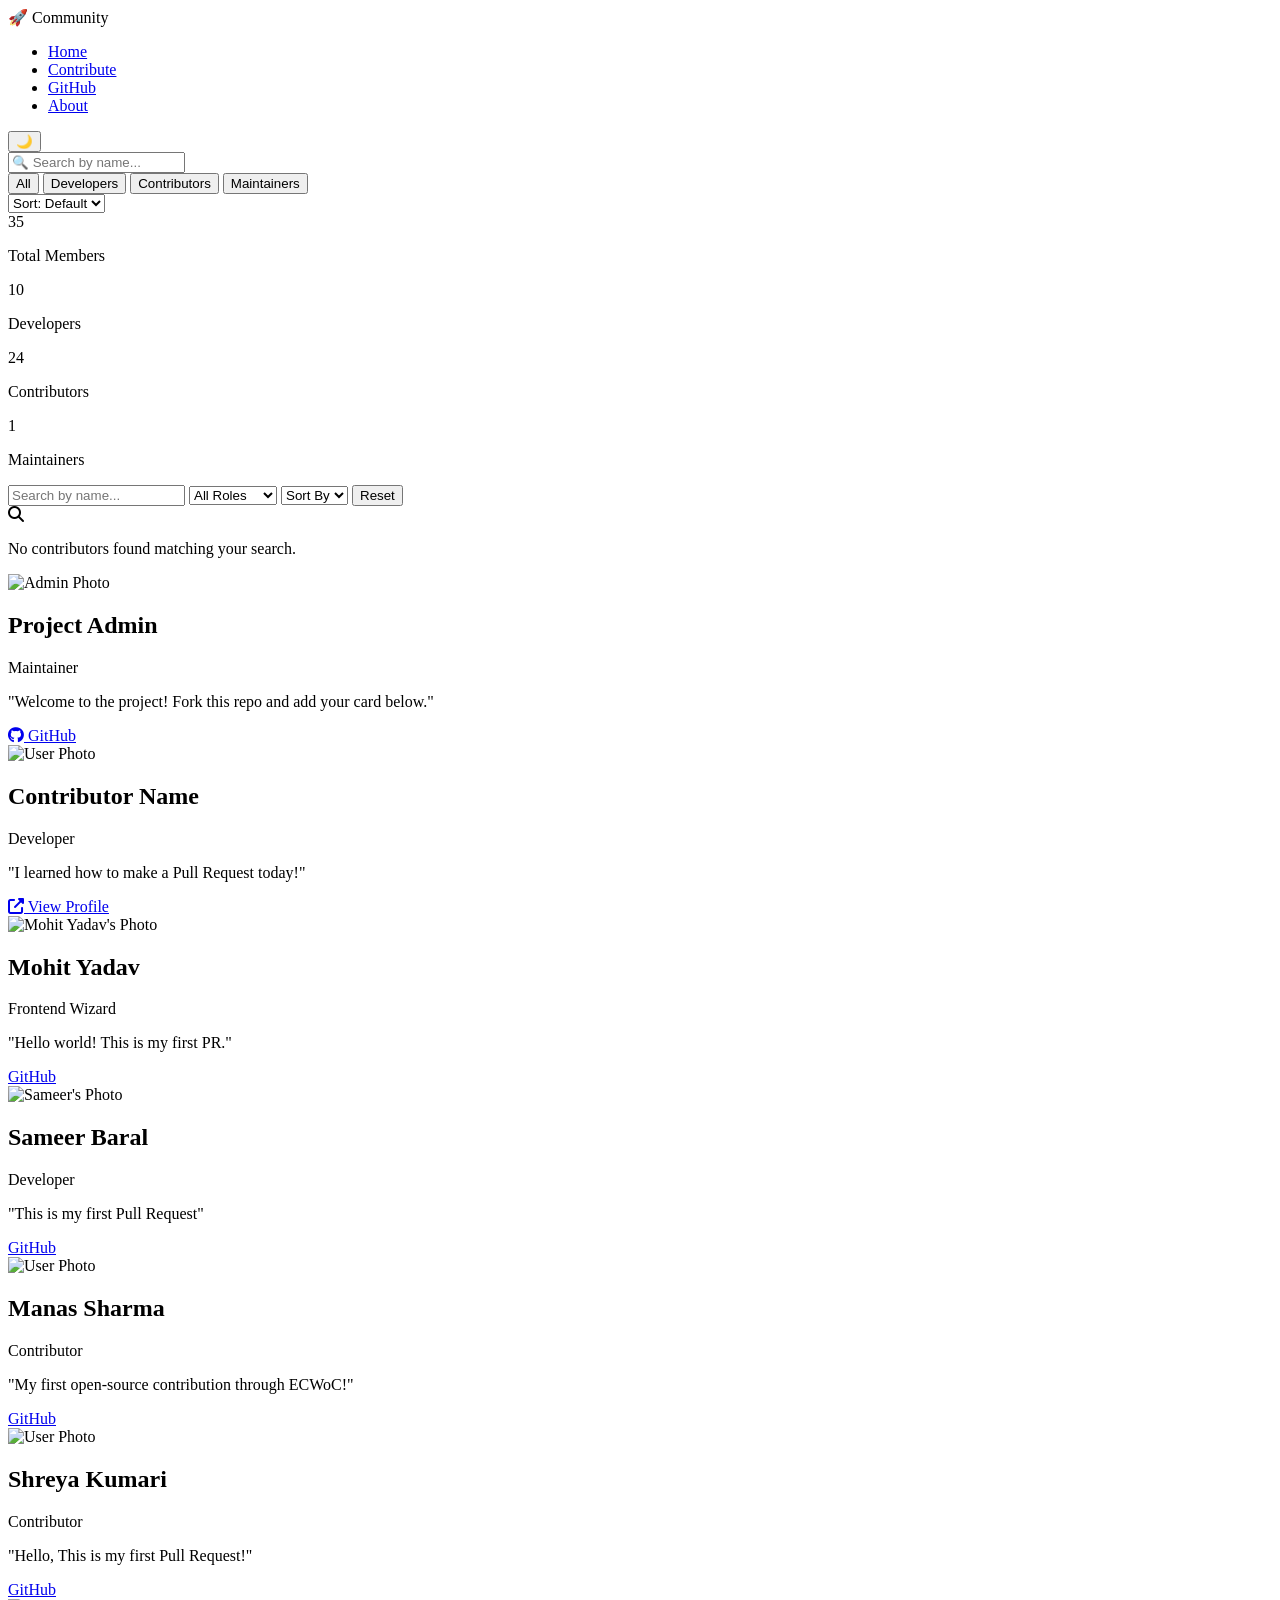
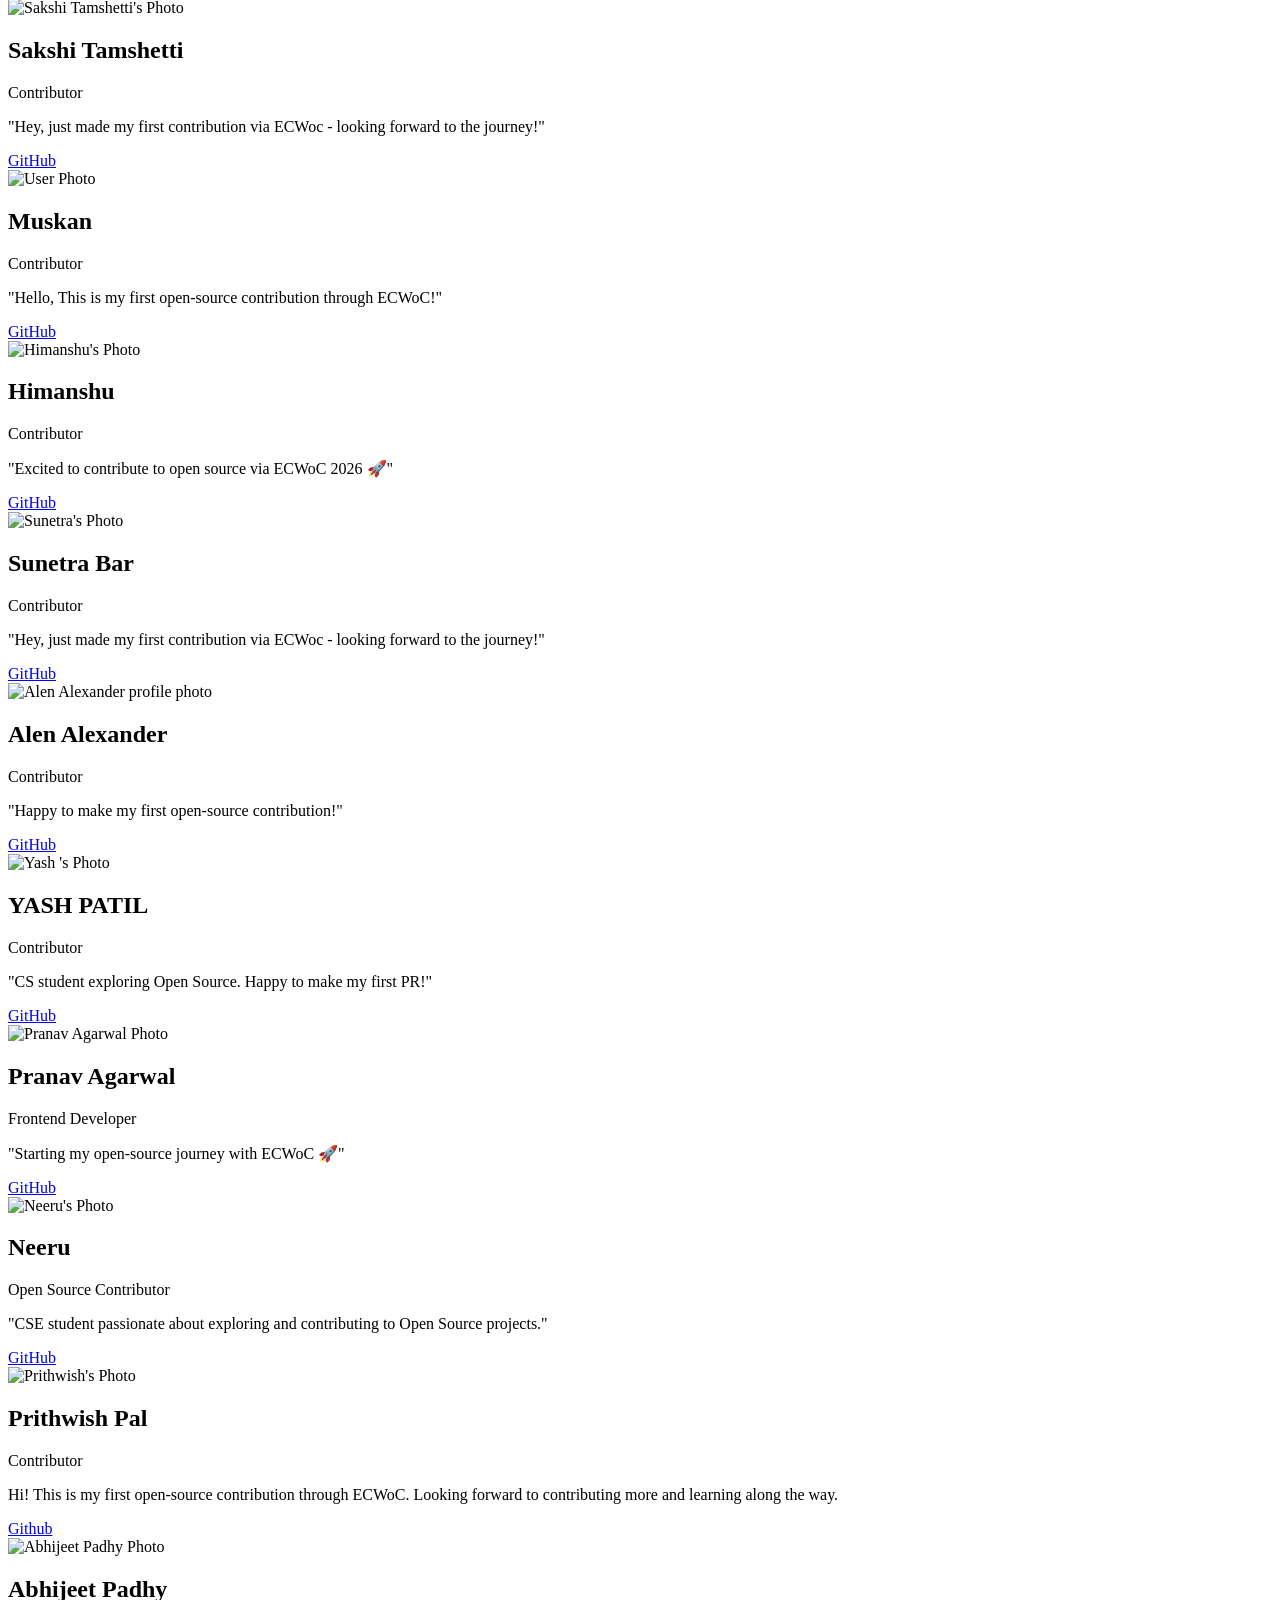
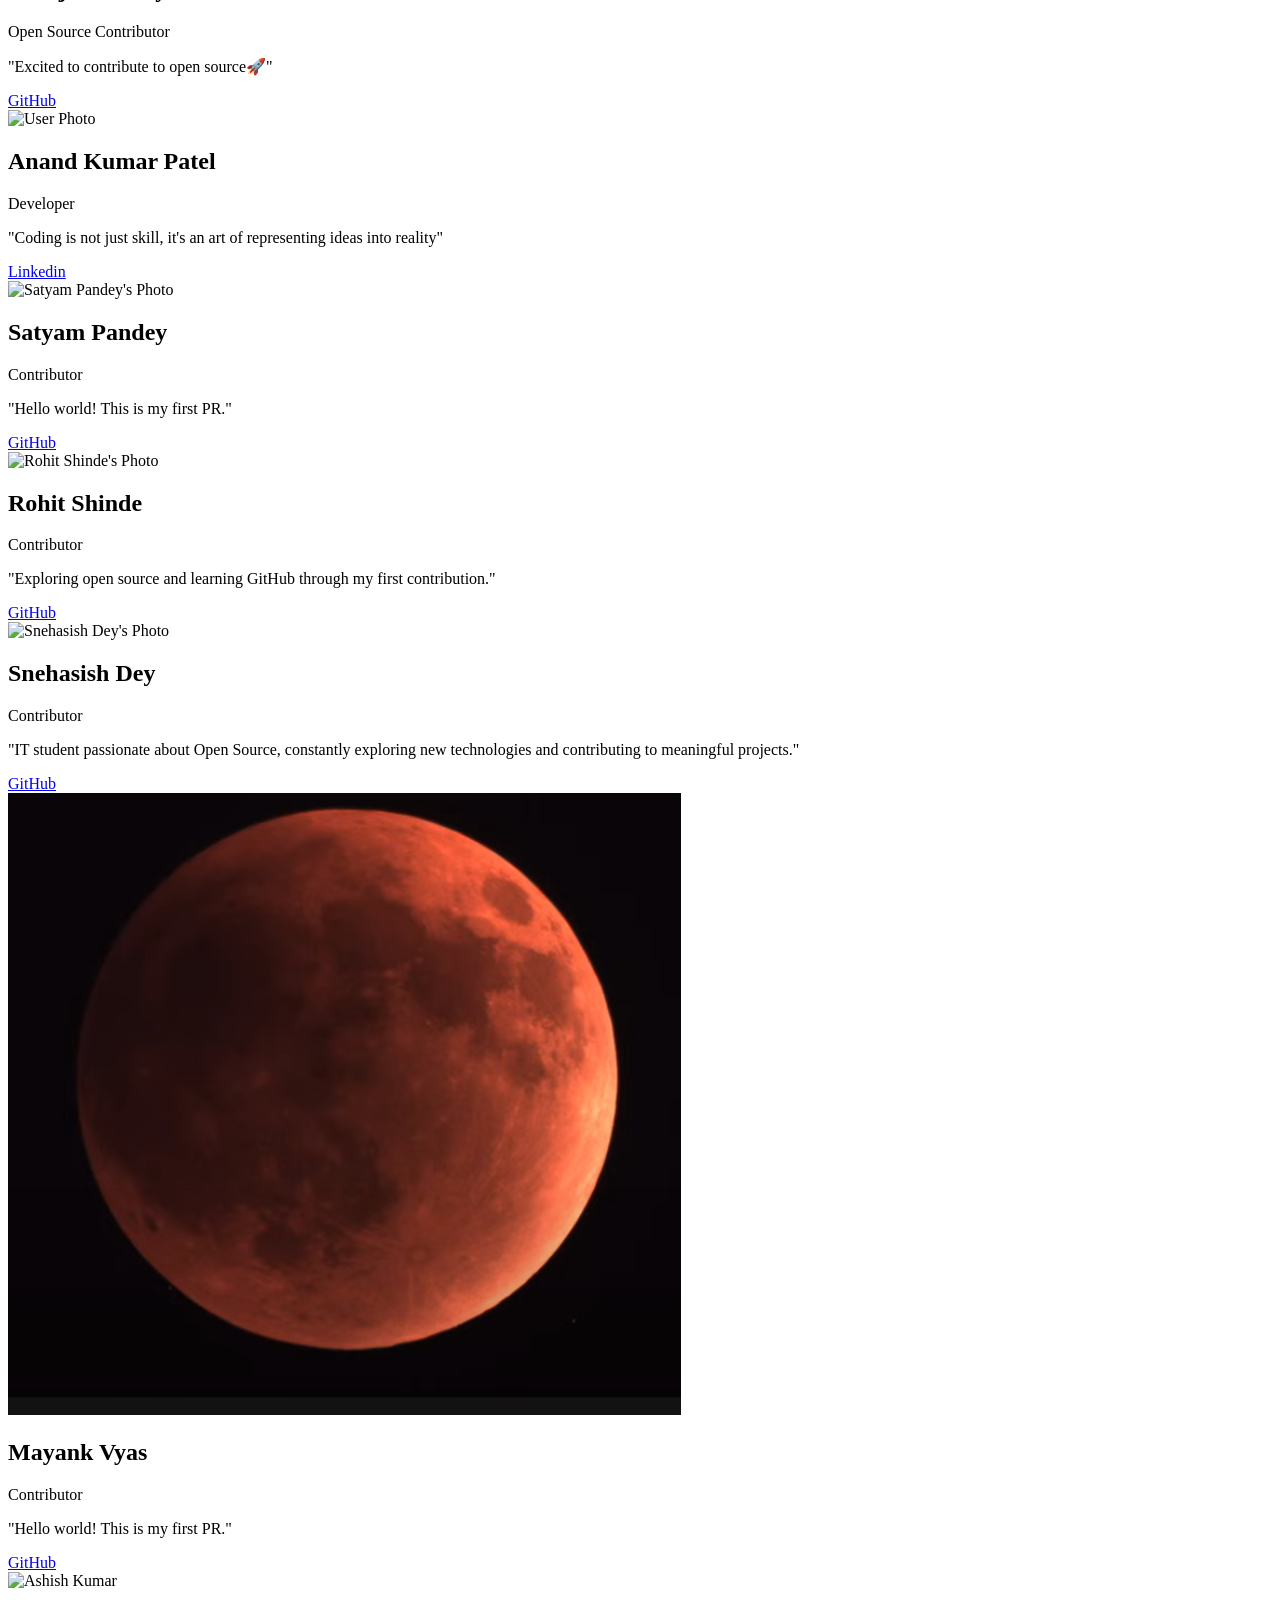
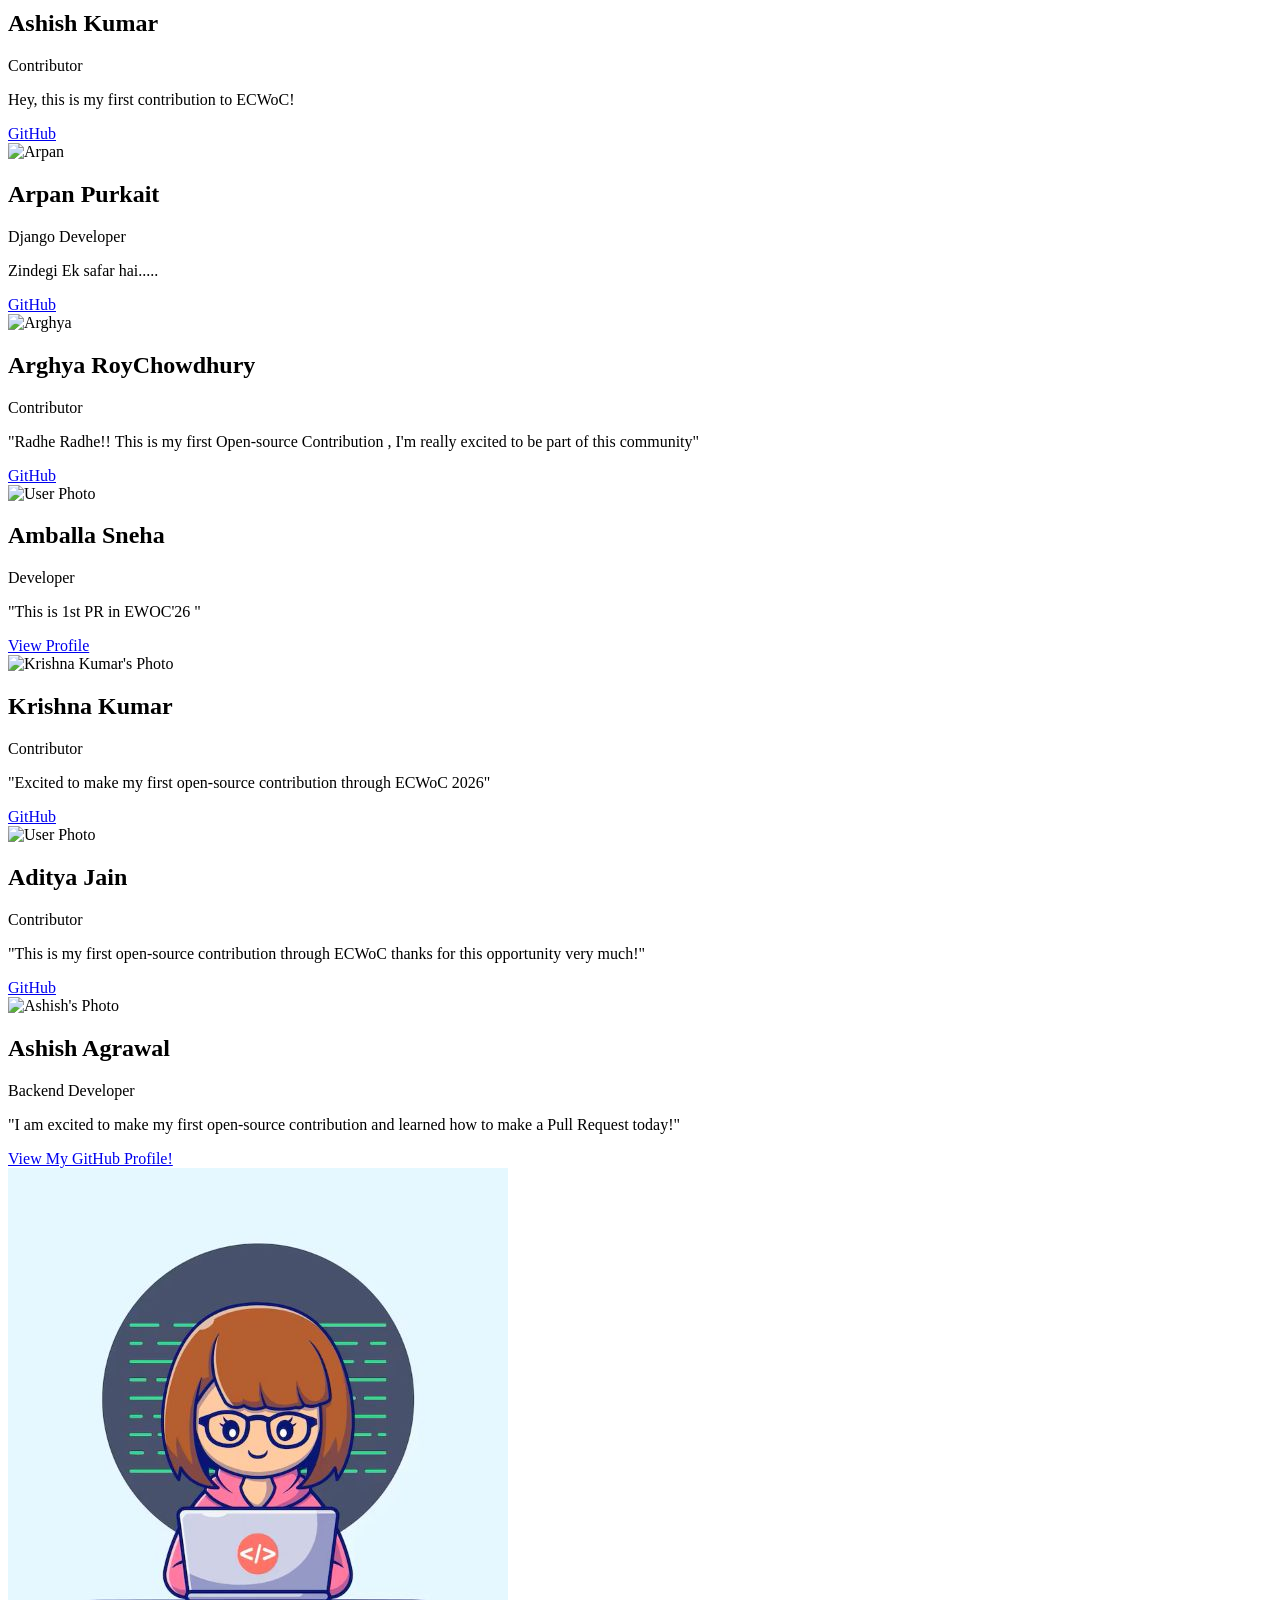
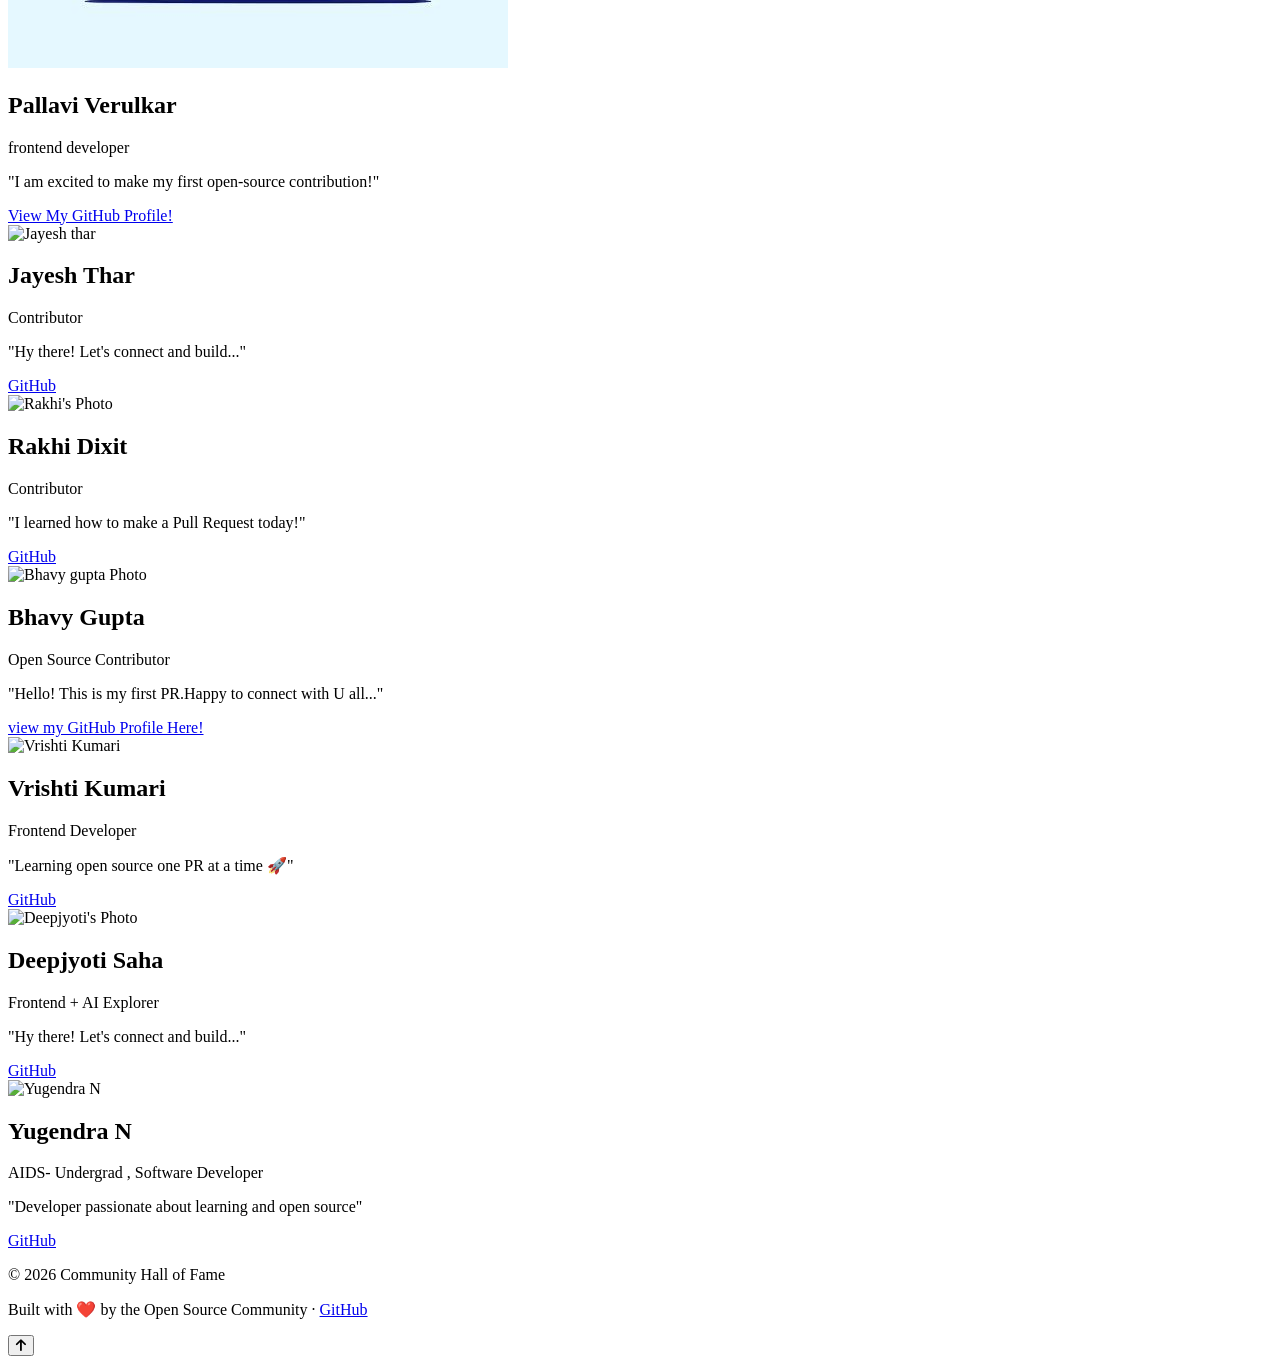
==== index.html @ 415c8662 "Merge pull request #105 from Yugenjr/add-profile-card-yugen Add profile card for Yugen" ====
<!DOCTYPE html>
<html lang="en">

<head>
    <!-- Basic HTML setup - don't change these -->
    <meta charset="UTF-8">
    <meta name="viewport" content="width=device-width, initial-scale=1.0">
    <title>Community Card Showcase</title>
    <link rel="stylesheet" href="style.css">
    <link rel="icon" type="image/png" href="Hall of Fame (1).png">
    <link rel="stylesheet" href="https://cdnjs.cloudflare.com/ajax/libs/font-awesome/6.4.0/css/all.min.css">
</head>

<body>
    <!-- Page Loader -->
    <div class="page-loader" id="pageLoader">
        <div class="loader-spinner"></div>
    </div>

    <div class="circle-container">
        <div class="circle"></div>
        <div class="circle"></div>
        <div class="circle"></div>
        <div class="circle"></div>
        <div class="circle"></div>
        <div class="circle"></div>
        <div class="circle"></div>
        <div class="circle"></div>
        <div class="circle"></div>
        <div class="circle"></div>
        <div class="circle"></div>
        <div class="circle"></div>
        <div class="circle"></div>
        <div class="circle"></div>
        <div class="circle"></div>
        <div class="circle"></div>
        <div class="circle"></div>
        <div class="circle"></div>
        <div class="circle"></div>
        <div class="circle"></div>
        <div class="circle"></div>
        <div class="circle"></div>
        <div class="circle"></div>
        <div class="circle"></div>
        <div class="circle"></div>
        <div class="circle"></div>
        <div class="circle"></div>
        <div class="circle"></div>
        <div class="circle"></div>
        <div class="circle"></div>
      </div>
      <script>
        document.addEventListener("DOMContentLoaded", function () {
          const coords = { x: 0, y: 0 };
          const circles = document.querySelectorAll(".circle");

          circles.forEach(function (circle) {
            circle.x = 0;
            circle.y = 0;
          });

          window.addEventListener("mousemove", function (e) {
            coords.x = e.pageX;
            coords.y = e.pageY - window.scrollY; // Adjust for vertical scroll position
          });

          function animateCircles() {
            let x = coords.x;
            let y = coords.y; 
            circles.forEach(function (circle, index) {
              circle.style.left = `${x - 12}px`;
              circle.style.top = `${y - 12}px`;
              circle.style.transform = `scale(${(circles.length - index) / circles.length})`;
              const nextCircle = circles[index + 1] || circles[0];
              circle.x = x;
              circle.y = y;
                            x += (nextCircle.x - x) * 0.3;
              y += (nextCircle.y - y) * 0.3;
            });

            requestAnimationFrame(animateCircles);
          }

          animateCircles();
        });

      </script>


    <!-- NAVBAR START -->
    <nav class="navbar">
        <div class="nav-logo">🚀 Community</div>

        <!-- Hamburger Icon -->
        <div class="hamburger" id="hamburger">
            <span></span>
            <span></span>
            <span></span>
        </div>

        <ul class="nav-links" id="navLinks">
            <li><a href="index.html">Home</a></li>
            <li><a href="contribute.html">Contribute</a></li>
            <li><a href="https://github.com/Jayanta2004" target="_blank">GitHub</a></li>
            <li><a href="about.html">About</a></li>
        </ul>
        
    <button id="themeToggle" class="theme-toggle">🌙</button>
    </nav>

<!-- NAVBAR END -->

<!-- 🔍 SEARCH & FILTER SECTION -->
<section class="search-filter-container">
    <input 
        type="text" 
        id="searchInput" 
        placeholder="🔍 Search by name..." 
        onkeyup="filterCards()"
        autocomplete="off"
    >
    
    <div class="filter-buttons">
        <button class="filter-btn active" onclick="filterByRole('all')">All</button>
        <button class="filter-btn" onclick="filterByRole('developer')">Developers</button>
        <button class="filter-btn" onclick="filterByRole('contributor')">Contributors</button>
        <button class="filter-btn" onclick="filterByRole('maintainer')">Maintainers</button>
    </div>
    
    <select id="sortSelect" class="sort-select" onchange="sortCards()">
        <option value="default">Sort: Default</option>
        <option value="az">A-Z</option>
        <option value="za">Z-A</option>
        <option value="newest">Newest First</option>
    </select>
</section>

<!-- 🔢 CONTRIBUTOR STATS -->
<section class="stats-container">
    <div class="stat-card">
        <span id="totalCount">0</span>
        <p>Total Members</p>
    </div>
    <div class="stat-card">
        <span id="devCount">0</span>
        <p>Developers</p>
    </div>
    <div class="stat-card">
        <span id="contributorCount">0</span>
        <p>Contributors</p>
    </div>
    <div class="stat-card">
        <span id="maintainerCount">0</span>
        <p>Maintainers</p>
    </div>
</section>
<!-- 🔎 FILTER & SORT CONTROLS -->
<div class="controls">
    <input 
        type="text" 
        id="searchInput" 
        placeholder="Search by name..." 
    />

    <select id="roleFilter">
        <option value="all">All Roles</option>
        <option value="developer">Developer</option>
        <option value="contributor">Contributor</option>
        <option value="maintainer">Maintainer</option>
    </select>

    <select id="sortSelect">
        <option value="default">Sort By</option>
        <option value="az">A–Z</option>
        <option value="za">Z–A</option>
        <option value="newest">Newest</option>
    </select>

    <button id="resetFilters">Reset</button>
</div>


<!-- No Results Message -->
<div class="no-results" id="noResults">
    <i class="fas fa-search"></i>
    <p>No contributors found matching your search.</p>
</div>

    <!-- Main heading of the website -->

    <!-- Container that holds all the profile cards -->
    <div class="card-container">

        <!-- ADMIN CARD - Don't modify this card -->
        <div class="card">
            <div class="card-inner">
                <img src="images/admin.jpg" alt="Admin Photo" class="card-img">
                <h2>Project Admin</h2>
                <span class="role">Maintainer</span>
                <p>"Welcome to the project! Fork this repo and add your card below."</p>
                <a href="https://github.com/Jayanta2004" class="card-btn" target="_blank">
                    <i class="fab fa-github"></i> GitHub
                </a>
            </div>
        </div>

        <!-- 👇 CONTRIBUTORS: START COPYING FROM HERE 👇 -->
        <!-- This is the TEMPLATE card - copy this entire block and paste it below -->
        <div class="card">
            <div class="card-inner">
                <img src="images/user.png" alt="User Photo" class="card-img">
                <h2>Contributor Name</h2>
                <span class="role">Developer</span>
                <p>"I learned how to make a Pull Request today!"</p>
                <a href="#" class="card-btn" target="_blank">
                    <i class="fas fa-external-link-alt"></i> View Profile
                </a>
            </div>
        </div>
        <!-- 👆 CONTRIBUTORS: END COPYING HERE 👆 -->

        <div class="card">
            <img src="images/mohit-yadav.jpg" alt="Mohit Yadav's Photo" class="card-img">
            <h2>Mohit Yadav</h2>
            <span class="role">Frontend Wizard</span>
            <p>"Hello world! This is my first PR."</p>
            <a href="https://github.com/19-mohityadav" class="card-btn" target="_blank">GitHub</a>
        </div>
        
        <div class="card">
            <img src="images/Sameer-Baral.jpg" alt="Sameer's Photo" class="card-img">
            <h2>Sameer Baral</h2>
            <span class="role">Developer</span>
            <p>"This is my first Pull Request"</p>
            <a href="https://github.com/SameerBaral" class="card-btn" target="_blank">GitHub</a>
        </div>

        <div class="card">
            <img src="images/Manas-Sharma.jpg" alt="User Photo" class="card-img">
            <h2>Manas Sharma</h2>
            <span class="role">Contributor</span>
            <p>"My first open-source contribution through ECWoC!"</p>
            <a href="https://github.com/ManasCodez" class="card-btn" target="_blank">GitHub</a>
        </div>

        <div class="card">
            <img src="images/Shreya Kumari,.jpg" alt="User Photo" class="card-img">
            <h2>Shreya Kumari</h2>
            <span class="role">Contributor</span>
            <p>"Hello, This is my first Pull Request!"</p>
            <a href="https://github.com/Shreyyyi" class="card-btn" target="_blank">GitHub</a>
        </div>

        <div class="card">
            <img src="images/sakshi-tamshetti.jpg" alt="Sakshi Tamshetti's Photo" class="card-img">
            <h2>Sakshi Tamshetti</h2>
            <span class="role">Contributor</span>
            <p>"Hey, just made my first contribution via ECWoc - looking forward to the journey!"</p>
            <a href="https://github.com/SakshiTamshetti" class="card-btn" target="_blank">GitHub</a>
        </div>

        <div class="card">
            <img src="images/muskan.jpeg" alt="User Photo" class="card-img">
            <h2>Muskan</h2>
            <span class="role">Contributor</span>
            <p>"Hello, This is my first open-source contribution through ECWoC!"</p>
            <a href="https://github.com/squirrelk6755-ctrl" class="card-btn" target="_blank">GitHub</a>
        </div>

        <div class="card">
            <img src="images/himanshu M.jpeg" alt="Himanshu's Photo" class="card-img">
            <h2>Himanshu</h2>
            <span class="role">Contributor</span>
            <p>"Excited to contribute to open source via ECWoC 2026 🚀"</p>
            <a href="https://github.com/bugVixen-M" class="card-btn" target="_blank">GitHub</a>
        </div>

        <div class="card">
            <img src="images/Sunetra-Bar.jpg" alt="Sunetra's Photo" class="card-img">
            <h2>Sunetra Bar</h2>
            <span class="role">Contributor</span>
            <p>"Hey, just made my first contribution via ECWoc - looking forward to the journey!"</p>
            <a href="https://github.com/Bar-7150" class="card-btn" target="_blank">GitHub</a>
        </div>

        <div class="card">
            <img src="images/alenalex-009.jpg" alt="Alen Alexander profile photo" class="card-img">
            <h2>Alen Alexander</h2>
            <span class="role">Contributor</span>
            <p>"Happy to make my first open-source contribution!"</p>
            <a href="https://github.com/alenalex-009" class="card-btn" target="_blank">GitHub</a>
        </div>

        <div class="card">
            <img src="images/yash12991.jpg" alt="Yash 's Photo" class="card-img">
            <h2>YASH PATIL</h2>
            <span class="role">Contributor</span>
            <p>"CS student exploring Open Source. Happy to make my first PR!"</p>
            <a href="https://github.com/yash12991" class="card-btn" target="_blank">GitHub</a>
        </div>

        <div class="card">
            <img src="images/agarwalpranav0711.jpg" alt="Pranav Agarwal Photo" class="card-img">
            <h2>Pranav Agarwal</h2>
            <span class="role">Frontend Developer</span>
            <p>"Starting my open-source journey with ECWoC 🚀"</p>
            <a href="https://github.com/agarwalpranav0711" class="card-btn" target="_blank">GitHub</a>
        </div>

        <div class="card">
            <img src="images/NEERU.jpeg" alt="Neeru's Photo" class="card-img">
            <h2>Neeru</h2>
            <span class="role">Open Source Contributor</span>
            <p>"CSE student passionate about exploring and contributing to Open Source projects."</p>
            <a href="https://github.com/neeru24" class="card-btn" target="_blank">GitHub</a>
        </div>

        <div class="card prithwish-custom-style">
            <img src="images/Prithwish2025.jpg" alt="Prithwish's Photo" class="card-img">
            <h2>Prithwish Pal</h2>
            <span class="role">Contributor</span>
            <p>Hi! This is my first open-source contribution through ECWoC. Looking forward to contributing more and
                learning along the way.</p>
            <a href="https://github.com/Prithwish2025" class="card-btn" target="_blank">Github</a>
        </div>

        <div class="card">
            <img src="images/abhijeet.jpg" alt="Abhijeet Padhy Photo" class="card-img">
            <h2>Abhijeet Padhy</h2>
            <span class="role">Open Source Contributor</span>
            <p>"Excited to contribute to open source🚀"</p>
            <a href="https://github.com/Abhijeet-980" class="card-btn" target="_blank">GitHub</a>
        </div>

        <div class="card">
            <img src="images/ubanand36.jpg" alt="User Photo" class="card-img">
            <h2>Anand Kumar Patel</h2>
            <span class="role">Developer</span>
            <p>"Coding is not just skill, it's an art of representing ideas into reality"</p>
            <a href="https://www.linkedin.com/in/anand-kumar-patel-ba9607371/" class="card-btn"
                target="_blank">Linkedin</a>
        </div>

        <div class="card">
            <img src="images/satyam-pandey.png" alt="Satyam Pandey's Photo" class="card-img">
            <h2>Satyam Pandey</h2>
            <span class="role">Contributor</span>
            <p>"Hello world! This is my first PR."</p>
            <a href="https://github.com/satyam-pandey" class="card-btn" target="_blank">GitHub</a>
        </div>

        <div class="card">
            <img src="images/rohitshinde-tech.jpg" alt="Rohit Shinde's Photo" class="card-img">
            <h2>Rohit Shinde</h2>
            <span class="role">Contributor</span>
            <p>"Exploring open source and learning GitHub through my first contribution."</p>
            <a href="https://github.com/rohitshinde-tech" class="card-btn" target="_blank">GitHub</a>
        </div>
        <div class="card">
            <img src="images/Snehasish-tech.jpeg" alt="Snehasish Dey's Photo" class="card-img">
            <h2>Snehasish Dey</h2>
            <span class="role">Contributor</span>
            <p>"IT student passionate about Open Source, constantly exploring new technologies and contributing to meaningful projects."</p>
            <a href="https://github.com/Snehasish-tech" class="card-btn" target="_blank">GitHub</a>
        </div>

        <div class="card">
            <img src="images/mayank.png" alt="Mayank Vyas" class="card-img">
            <h2>Mayank Vyas</h2>
            <span class="role">Contributor</span>
            <p>"Hello world! This is my first PR."</p>
            <a href="https://github.com/mayankvya" class="card-btn" target="_blank">GitHub</a>
        </div>

        <div class="card">
            <img src="images/whoashish115.png" alt="Ashish Kumar" class="card-img">
            <h2>Ashish Kumar</h2>
            <span class="role">Contributor</span>
            <p>Hey, this is my first contribution to ECWoC!</p>
            <a href="https://github.com/whoashish115" class="card-btn" target="_blank">GitHub</a>
        </div>


        
        <div class="card">
            <img src="images/arpan.jpg" alt="Arpan" class="card-img">
            <h2>Arpan Purkait</h2>
            <span class="role">Django Developer</span>
            <p>Zindegi Ek safar hai.....</p>
            <a href="https://github.com/arpanpurkait" class="card-btn" target="_blank">GitHub</a>
        </div>
      
        <div class="card">
            <img src="images/roychowdhury-arghya.png" alt="Arghya" class="card-img"> 
            <h2>Arghya RoyChowdhury</h2>
            <span class="role">Contributor</span>
            <p>"Radhe Radhe!! This is my first Open-source Contribution , I'm really excited to be part of this community"</p>
            <a href="https://github.com/roychowdhury-arghya" class="card-btn" target="_blank">GitHub</a>
        </div>
      
        <div class="card">
            <img src="images/user.png" alt="User Photo" class="card-img"> 
            <h2>Amballa Sneha</h2>
            <span class="role">Developer</span>
            <p>"This is 1st PR in EWOC'26 "</p>
            <a href="https://github.com/Sneha-Amballa" class="card-btn" target="_blank">View Profile</a>
        </div>

        <div class="card">
            <img src="images/krishnx21.jpg" alt="Krishna Kumar's Photo" class="card-img">
            <h2>Krishna Kumar</h2>
            <span class="role">Contributor</span>
            <p>"Excited to make my first open-source contribution through ECWoC 2026"</p>
            <a href="https://github.com/krishnx21" class="card-btn" target="_blank">GitHub</a>
        </div>

        <div class="card">
            <img src="images/Aditya-Jain.jpg" alt="User Photo" class="card-img">
            <h2>Aditya Jain</h2>
            <span class="role">Contributor</span>
            <p>"This is my first open-source contribution through ECWoC thanks for this opportunity very much!"</p>
            <a href="https://github.com/aditya2006magic" class="card-btn" target="_blank">GitHub</a>
        </div>

        <div class="card">
            <img src="images/Ashish-Agrawal.png" alt="Ashish's Photo" class="card-img">
            <h2>Ashish Agrawal</h2>
            <span class="role">Backend Developer</span>
            <p>"I am excited to make my first open-source contribution and learned how to make a Pull Request today!"</p>
            <a href="https://github.com/ashishagrawalcode" class="card-btn" target="_blank">View My GitHub Profile!</a>
        </div>

        <div class="card">
            <img src="images/Pallavi.jpg" alt="Ashish's Photo" class="card-img">
            <h2>Pallavi Verulkar</h2>
            <span class="role">frontend developer</span>
            <p>"I am excited to make my first open-source contribution!"</p>
            <a href="https://github.com/Pallavi960" class="card-btn" target="_blank">View My GitHub Profile!</a>
        </div>

        <div class="card">
            <img src="images/jayesh.jpg" alt="Jayesh thar" class="card-img">
            <h2>Jayesh Thar</h2>
            <span class="role">Contributor</span>
            <p>"Hy there! Let's connect and build..."</p>
            <a href="https://github.com/jayesh-thar" class="card-btn" target="_blank">GitHub</a>
        </div>

        <div class="card">
            <img src="images/rakhi-dixit.png" alt=" Rakhi's Photo" class="card-img">
            <h2>Rakhi Dixit</h2>
            <span class="role">Contributor</span>
            <p>"I learned how to make a Pull Request today!"</p>
            <a href="https://github.com/Rakhi-Dixit03" class="card-btn" target="_blank">GitHub</a>
        </div>
      
        <div class="card">
            <img src="images/Bhavy-doe.jpeg" alt="Bhavy gupta Photo" class="card-img">
            <h2>Bhavy Gupta</h2>
            <span class="role">Open Source Contributor</span>
            <p>"Hello! This is my first PR.Happy to connect with U all..."</p>
            <a href="https://github.com/BhavyGupta12911" class="card-btn" target="_blank">view my GitHub Profile Here!</a>
        </div>

        <div class="card">
            <img src="images/Vrishti-vibes.jpg" alt="Vrishti Kumari" class="card-img">
            <h2>Vrishti Kumari</h2>
            <span class="role">Frontend Developer</span>
            <p>"Learning open source one PR at a time 🚀"</p>
            <a href="https://github.com/Vrishti-vibes" class="card-btn" target="_blank">GitHub</a>
        </div>

        <div class="card">
            <img src="images/Deepjyoti-coder.jpg" alt="Deepjyoti's Photo" class="card-img">
            <h2>Deepjyoti Saha</h2>
            <span class="role">Frontend + AI Explorer</span>
            <p>"Hy there! Let's connect and build..."</p>
            <a href="https://github.com/deepjyoti-coder" class="card-btn" target="_blank">GitHub</a>
        </div>

        <div class="card">
            <img src="images/picofyugen.jpg" alt="Yugendra N" class="card-img">
            <h2>Yugendra N</h2>
            <span class="role">AIDS- Undergrad , Software Developer</span>
            <p>"Developer passionate about learning and open source"</p>
            <a href="https://github.com/Yugenjr" class="card-btn" target="_blank">GitHub</a>
        </div>
        
      <!-- ADD YOUR NEW CARD ABOVE THIS COMMENT -->

    </div> <!-- End of card-container -->

    <!-- FOOTER START -->
    <footer class="footer">
        <p>© 2026 Community Hall of Fame</p>
        <p>
            Built with ❤️ by the Open Source Community ·
            <a href="https://github.com/Jayanta2004" target="_blank">GitHub</a>
        </p>
    </footer>
    <!-- FOOTER END -->
<script>
const container = document.querySelector(".card-container");
const cards = Array.from(container.children);

const searchInput = document.getElementById("searchInput");
const roleFilter = document.getElementById("roleFilter");
const sortSelect = document.getElementById("sortSelect");
const resetBtn = document.getElementById("resetFilters");

// Apply search + role filter
function applyFilters() {
    const searchText = searchInput.value.toLowerCase();
    const roleValue = roleFilter.value;

    cards.forEach(card => {
        const name = card.querySelector("h2").innerText.toLowerCase();
        const role = card.querySelector(".role")?.innerText.toLowerCase() || "";

        const matchesSearch = name.includes(searchText);
        const matchesRole =
            roleValue === "all" || role.includes(roleValue);

        card.style.display =
            matchesSearch && matchesRole ? "block" : "none";
    });
}

// Sorting
function applySorting() {
    let visibleCards = cards.filter(card => card.style.display !== "none");

    if (sortSelect.value === "az") {
        visibleCards.sort((a, b) =>
            a.querySelector("h2").innerText.localeCompare(
                b.querySelector("h2").innerText
            )
        );
    }

    if (sortSelect.value === "za") {
        visibleCards.sort((a, b) =>
            b.querySelector("h2").innerText.localeCompare(
                a.querySelector("h2").innerText
            )
        );
    }

    if (sortSelect.value === "newest") {
        visibleCards.reverse();
    }

    visibleCards.forEach(card => container.appendChild(card));
}

// Reset
resetBtn.addEventListener("click", () => {
    searchInput.value = "";
    roleFilter.value = "all";
    sortSelect.value = "default";

    cards.forEach(card => {
        card.style.display = "block";
        container.appendChild(card);
    });
});

// Events
searchInput.addEventListener("input", () => {
    applyFilters();
    applySorting();
});

roleFilter.addEventListener("change", () => {
    applyFilters();
    applySorting();
});

sortSelect.addEventListener("change", applySorting);
</script>

    <!-- Scroll to Top Button -->
    <button class="scroll-to-top" id="scrollToTop" onclick="scrollToTop()">
        <i class="fas fa-arrow-up"></i>
    </button>

    <script>
        const hamburger = document.getElementById("hamburger");
        const navLinks = document.getElementById("navLinks");

        hamburger.addEventListener("click", () => {
            navLinks.classList.toggle("active");
        });
    </script>

    <!-- 🔍 ENHANCED SEARCH & FILTER SCRIPT -->
    <script>
        let currentFilter = 'all';
        let currentSearch = '';

        function filterCards() {
            currentSearch = document.getElementById("searchInput").value.toLowerCase();
            applyFilters();
        }

        function filterByRole(role) {
            currentFilter = role;
            
            // Update active button
            document.querySelectorAll('.filter-btn').forEach(btn => {
                btn.classList.remove('active');
            });
            event.target.classList.add('active');
            
            applyFilters();
        }

        function applyFilters() {
            const cards = document.querySelectorAll(".card");
            const noResults = document.getElementById("noResults");
            let visibleCount = 0;

            cards.forEach(card => {
                const name = card.querySelector("h2").innerText.toLowerCase();
                const role = card.querySelector(".role").innerText.toLowerCase();
                
                const matchesSearch = name.includes(currentSearch);
                const matchesFilter = currentFilter === 'all' || 
                    (currentFilter === 'developer' && role.includes('developer')) ||
                    (currentFilter === 'contributor' && role.includes('contributor')) ||
                    (currentFilter === 'maintainer' && role.includes('maintainer'));
                
                if (matchesSearch && matchesFilter) {
                    card.style.display = "block";
                    card.classList.add('loading');
                    visibleCount++;
                } else {
                    card.style.display = "none";
                }
            });

            // Show/hide no results message
            if (visibleCount === 0) {
                noResults.classList.add('show');
            } else {
                noResults.classList.remove('show');
            }
        }

        // Scroll to Top Functionality
        function scrollToTop() {
            window.scrollTo({
                top: 0,
                behavior: 'smooth'
            });
        }

        window.addEventListener('scroll', () => {
            const scrollBtn = document.getElementById('scrollToTop');
            if (window.pageYOffset > 300) {
                scrollBtn.classList.add('show');
            } else {
                scrollBtn.classList.remove('show');
            }
        });
    </script>

    <script>
        // ----- TYPEWRITER LOOP -----
        const typewriter = document.getElementById('typewriter');

        const phrases = [
            "🚀 Community Hall of Fame",
            "Built by the Community",
            "Open Source for Everyone",
            "Contribute, Learn, Grow"
        ];

        let currentPhrase = 0;
        let currentChar = 0;
        let isDeleting = false;
        let speed = 100; // typing speed (ms per character)

        function type() {
            const fullText = phrases[currentPhrase];

            if (isDeleting) {
                currentChar--;
                typewriter.textContent = fullText.substring(0, currentChar);
            } else {
                currentChar++;
                typewriter.textContent = fullText.substring(0, currentChar);
            }

            // Adjust speed for deleting vs typing
            let typingSpeed = isDeleting ? speed / 2 : speed;

            // When phrase is complete
            if (!isDeleting && currentChar === fullText.length) {
                typingSpeed = 1500; // wait before deleting
                isDeleting = true;
            }
            // When deletion is complete
            else if (isDeleting && currentChar === 0) {
                isDeleting = false;
                currentPhrase = (currentPhrase + 1) % phrases.length;
                typingSpeed = 500; // wait before typing next phrase
            }

            setTimeout(type, typingSpeed);
        }

        // Start typewriter
        type();


        // ----- PARALLAX EFFECT -----
        const heroHeading = document.querySelector('h1');
        const heroSubtitle = document.querySelector('.subtitle');

        window.addEventListener('scroll', () => {
            const scrollY = window.scrollY;

            heroHeading.style.transform = `translateY(${scrollY * 0.2}px)`;  // slower
            heroSubtitle.style.transform = `translateY(${scrollY * 0.15}px)`; // slightly slower
        });
    </script>

<script>
/* ---------- ENHANCED SORT CARDS SCRIPT ---------- */
const container = document.querySelector(".card-container");
let originalCards = Array.from(container.children);

function sortCards() {
    const value = document.getElementById("sortSelect")?.value;
    if (!value) return;

    // Get only visible cards
    let cards = Array.from(container.children).filter(card => 
        card.style.display !== 'none'
    );

    if (value === "default") {
        // Restore original order for visible cards
        container.innerHTML = "";
        originalCards.forEach(card => {
            if (card.style.display !== 'none') {
                container.appendChild(card);
            }
        });
        return;
    }

    if (value === "az") {
        cards.sort((a, b) =>
            a.querySelector("h2").innerText
                .localeCompare(b.querySelector("h2").innerText)
        );
    }

    if (value === "za") {
        cards.sort((a, b) =>
            b.querySelector("h2").innerText
                .localeCompare(a.querySelector("h2").innerText)
        );
    }

    if (value === "newest") {
        cards.reverse();
    }

    // Reorder visible cards
    cards.forEach(card => {
        container.appendChild(card);
    });
}

// Add stagger animation on load
document.addEventListener('DOMContentLoaded', () => {
    const cards = document.querySelectorAll('.card');
    cards.forEach((card, index) => {
        card.style.animationDelay = `${index * 0.05}s`;
        card.classList.add('loading');
    });
});
</script>

<script>
/* ---------- THEME TOGGLE SCRIPT ---------- */
const toggleBtn = document.getElementById("themeToggle");
const body = document.body;

// Load saved theme
if (localStorage.getItem("theme") === "light") {
    body.classList.add("light-mode");
    toggleBtn.textContent = "🌞";
}

toggleBtn.addEventListener("click", () => {
    body.classList.toggle("light-mode");

    if (body.classList.contains("light-mode")) {
        toggleBtn.textContent = "🌞";
        localStorage.setItem("theme", "light");
    } else {
        toggleBtn.textContent = "🌙";
        localStorage.setItem("theme", "dark");
    }
});
</script>
<script>
function animateValue(element, start, end, duration) {
    let startTimestamp = null;

    function step(timestamp) {
        if (!startTimestamp) startTimestamp = timestamp;
        const progress = Math.min((timestamp - startTimestamp) / duration, 1);
        element.innerText = Math.floor(progress * (end - start) + start);
        if (progress < 1) {
            window.requestAnimationFrame(step);
        }
    }

    window.requestAnimationFrame(step);
}

function updateContributorStats() {
    const cards = document.querySelectorAll(".card");

    let total = cards.length;
    let dev = 0;
    let contributor = 0;
    let maintainer = 0;

    cards.forEach(card => {
        const role = card.querySelector(".role")?.innerText.toLowerCase();

        if (role.includes("developer")) dev++;
        else if (role.includes("maintainer")) maintainer++;
        else contributor++;
    });

    animateValue(document.getElementById("totalCount"), 0, total, 800);
    animateValue(document.getElementById("devCount"), 0, dev, 800);
    animateValue(document.getElementById("contributorCount"), 0, contributor, 800);
    animateValue(document.getElementById("maintainerCount"), 0, maintainer, 800);
}

document.addEventListener("DOMContentLoaded", () => {
    updateContributorStats();
    
    // Hide page loader after content loads
    setTimeout(() => {
        const loader = document.getElementById('pageLoader');
        if (loader) {
            loader.classList.add('hidden');
        }
    }, 500);
});
</script>


</body>

</html>
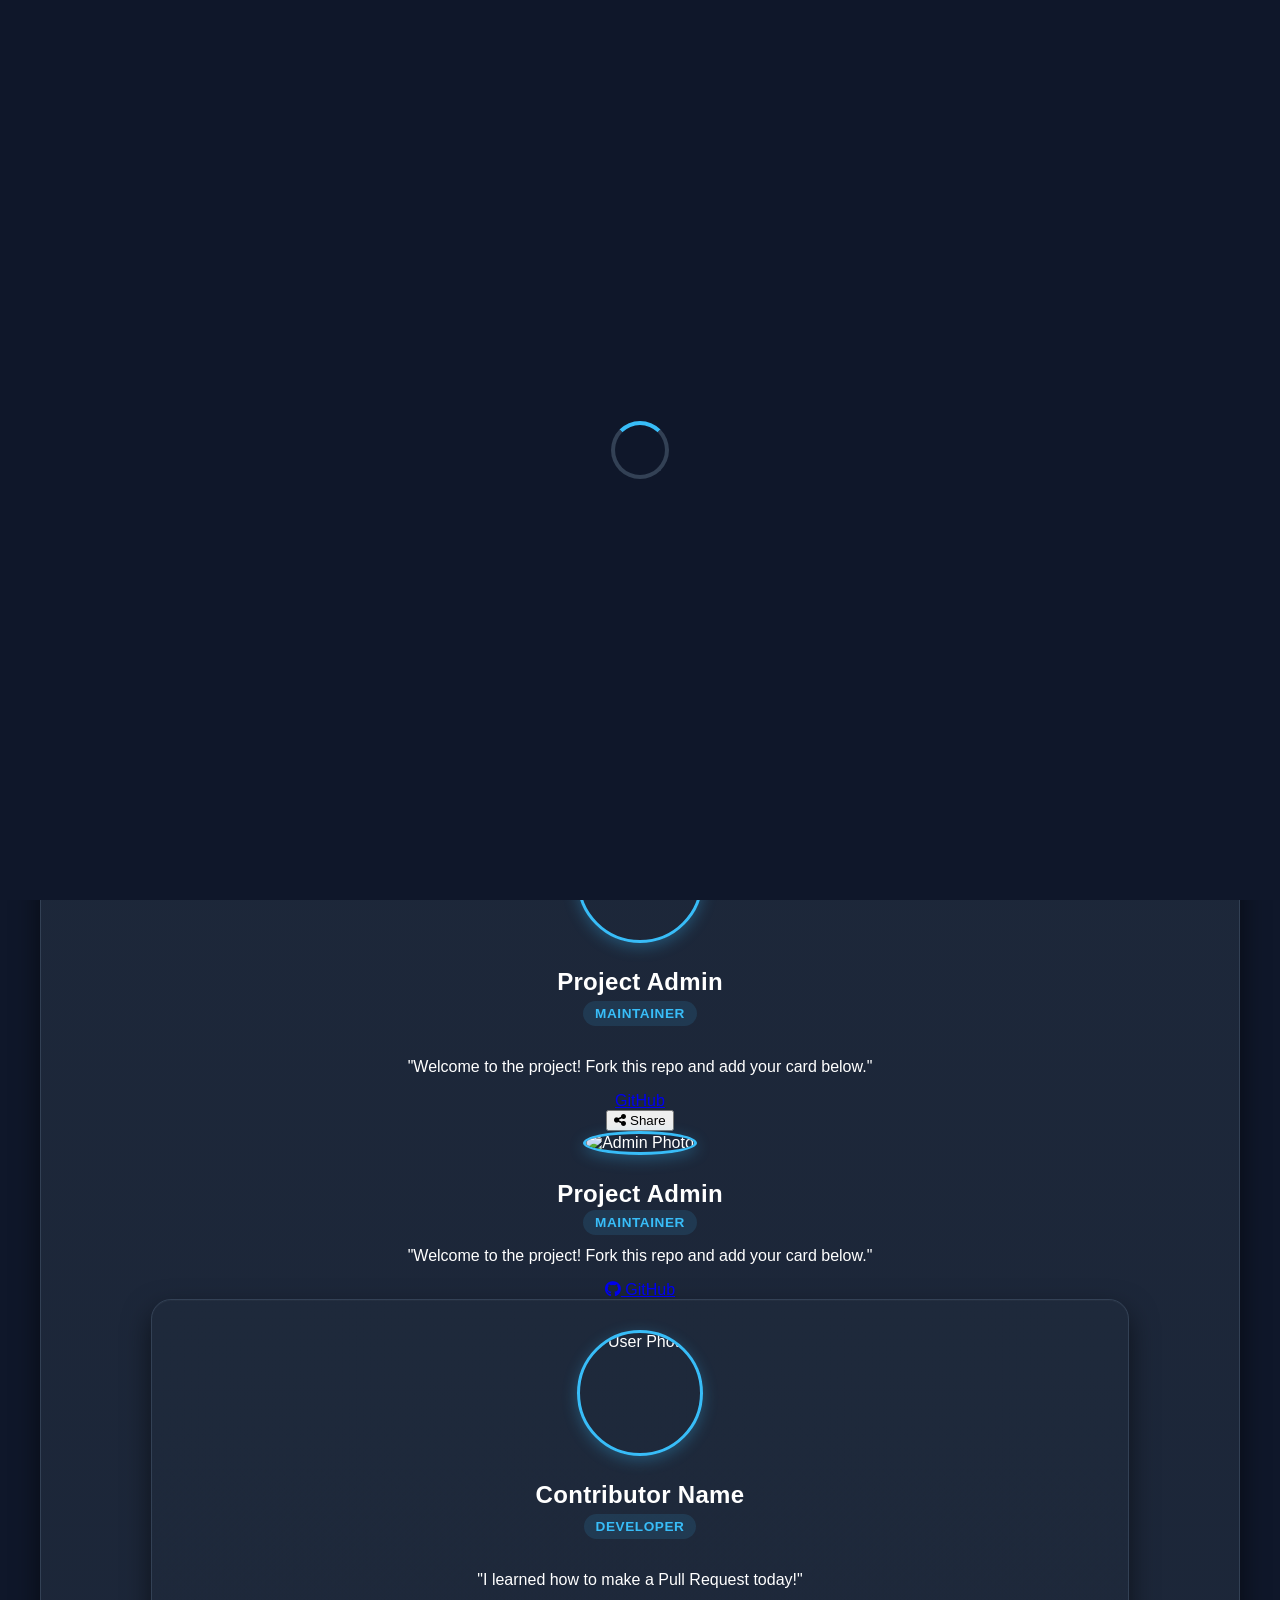
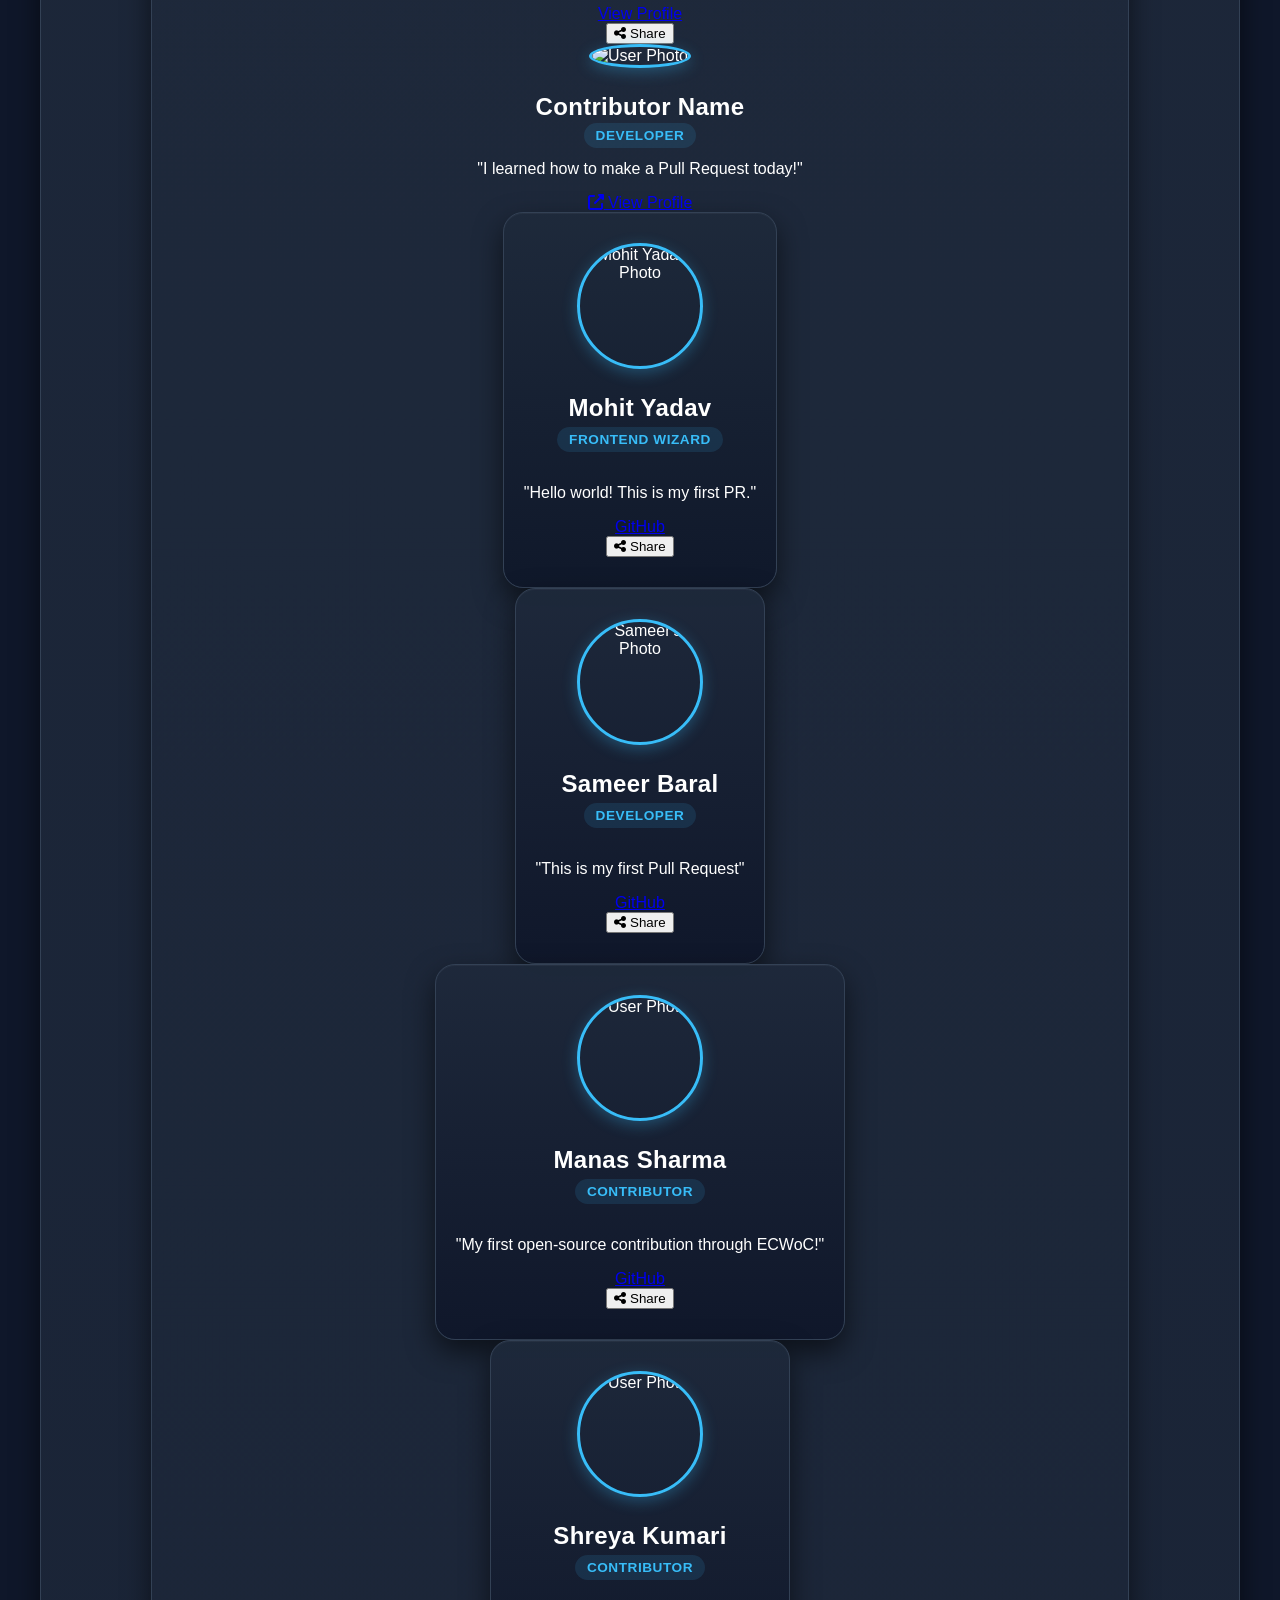
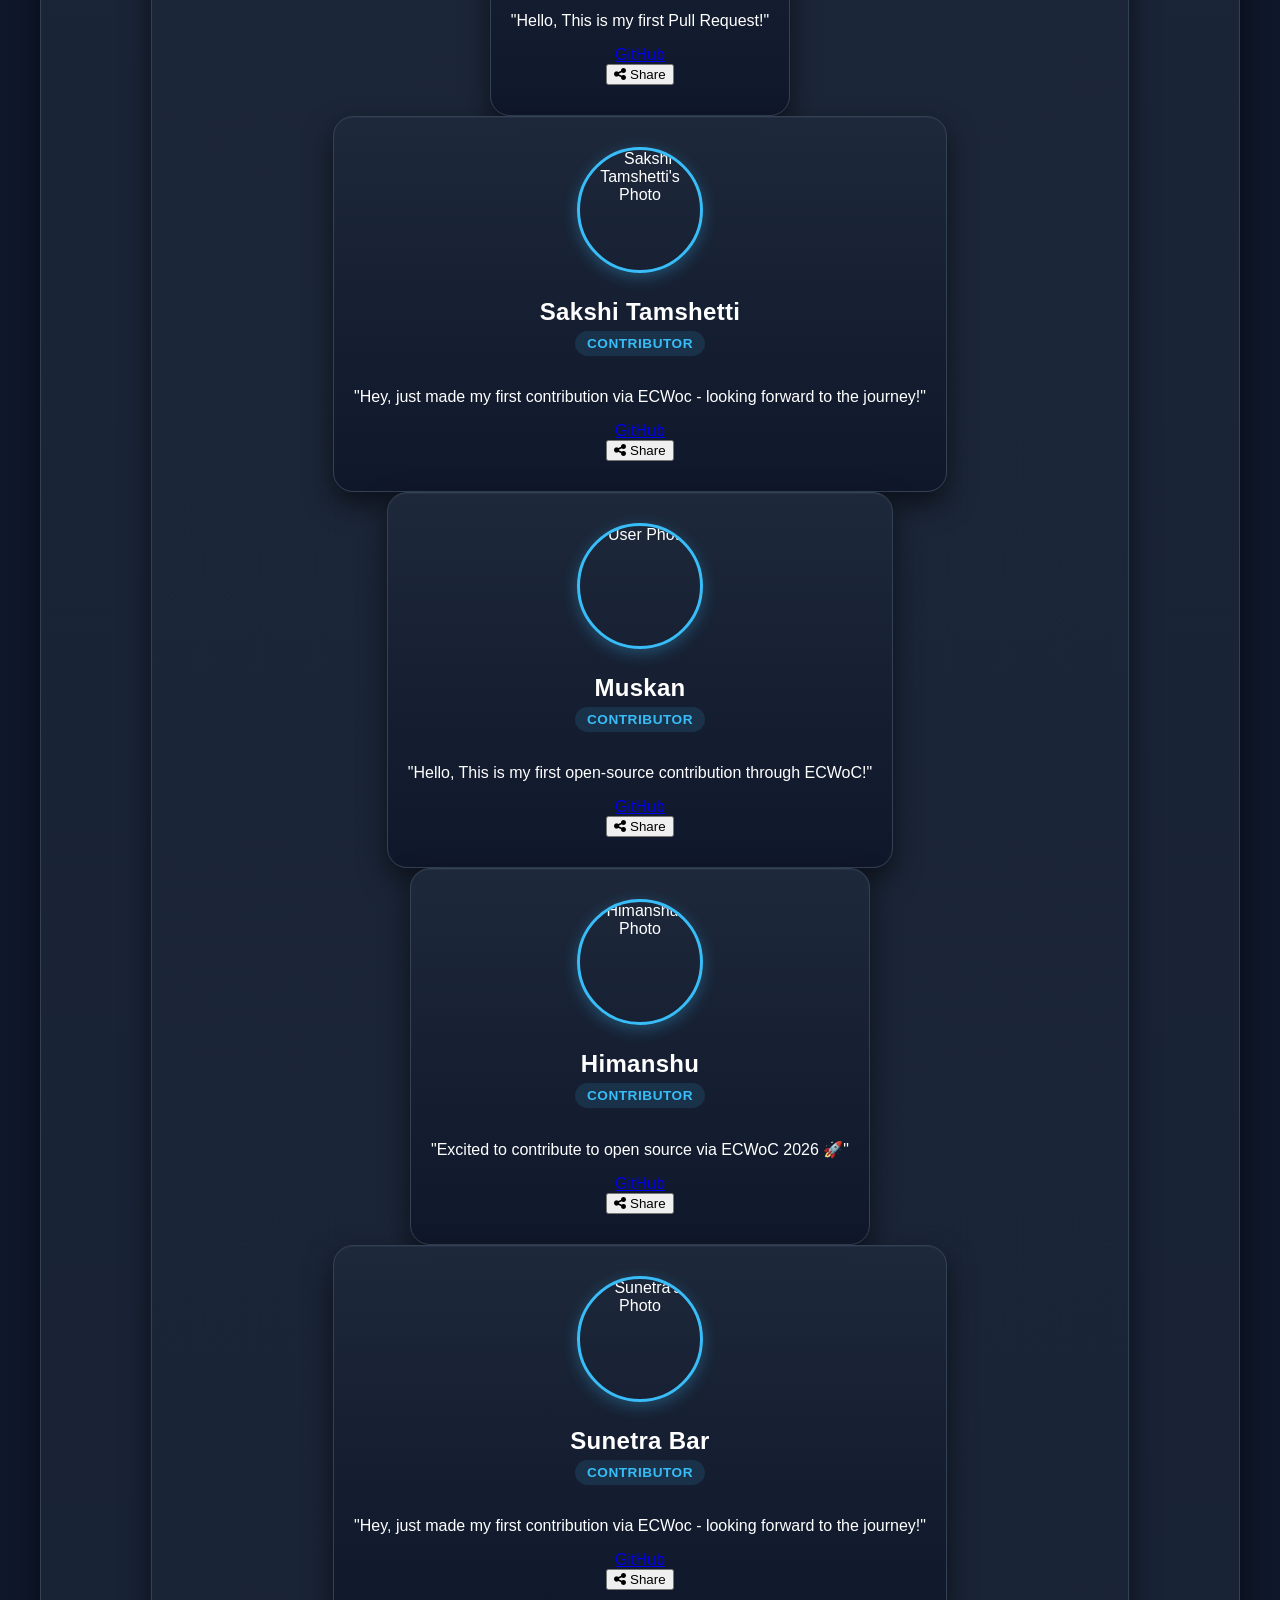
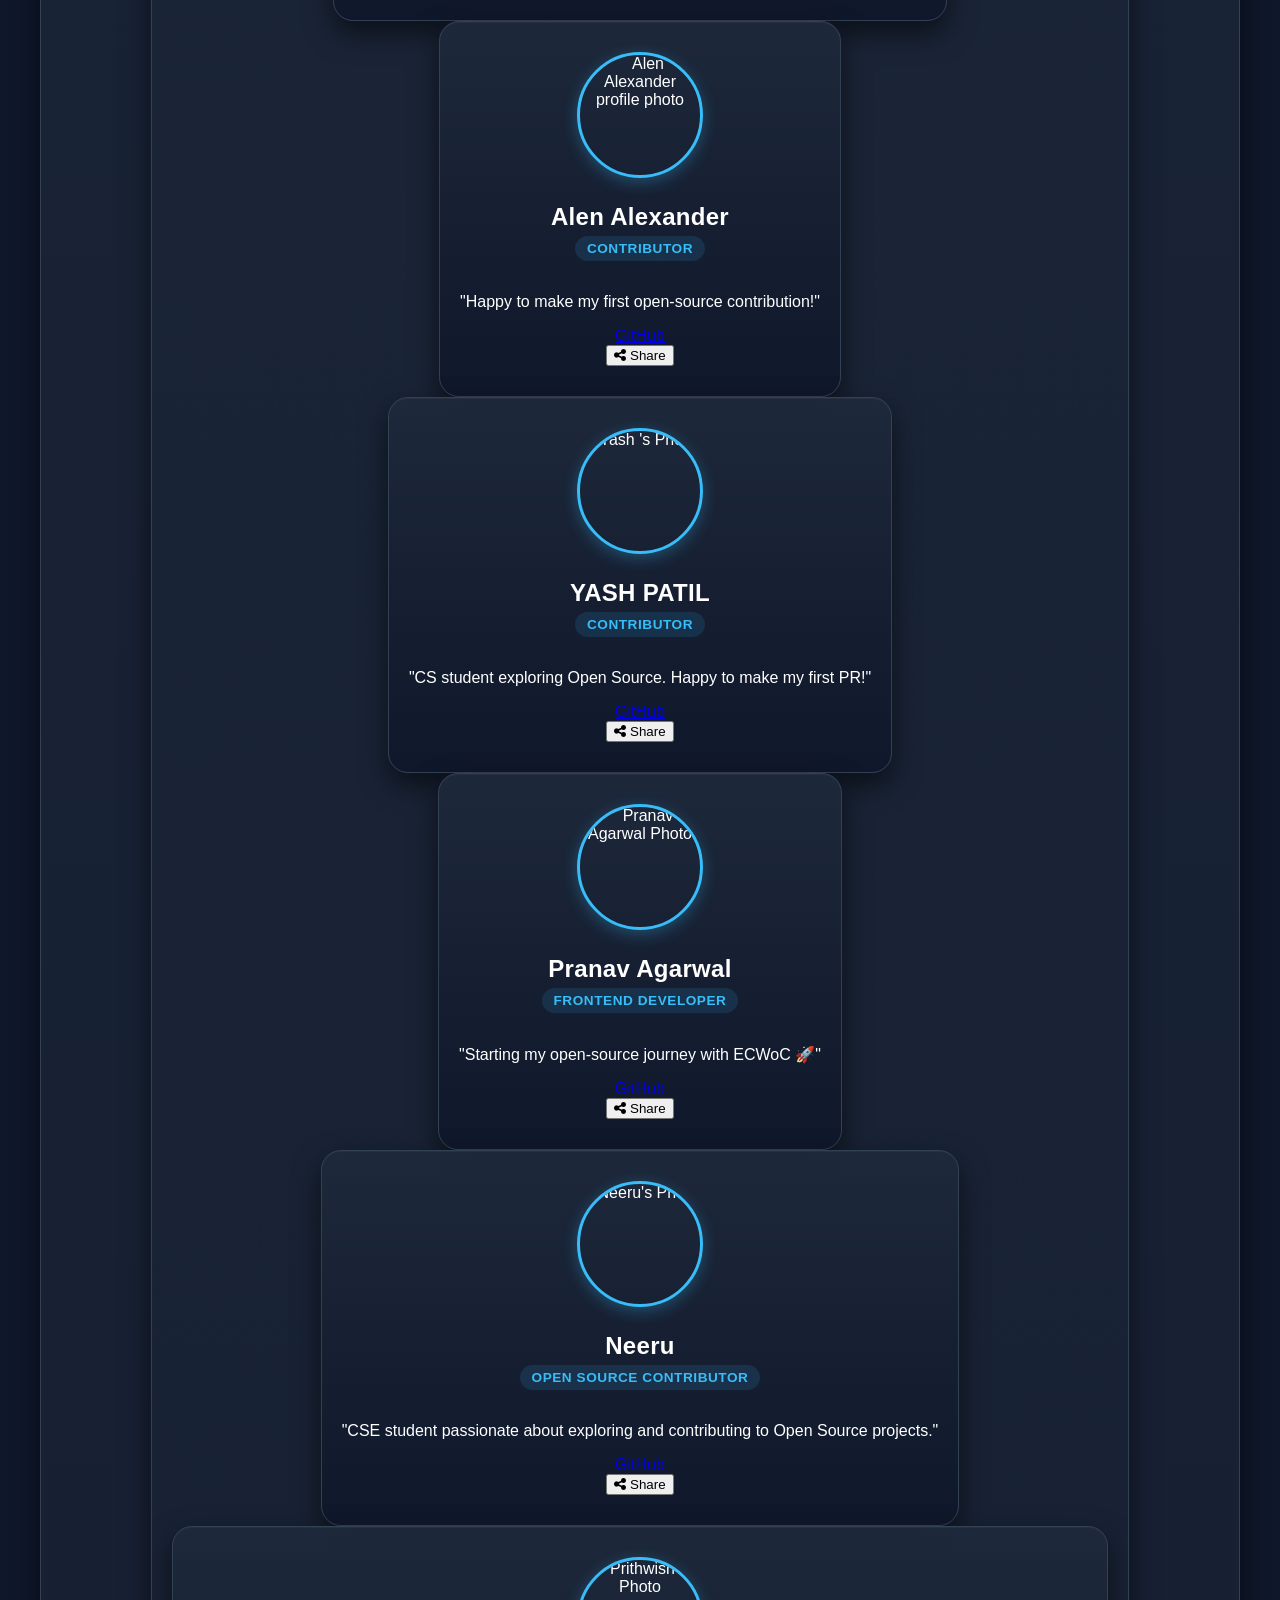
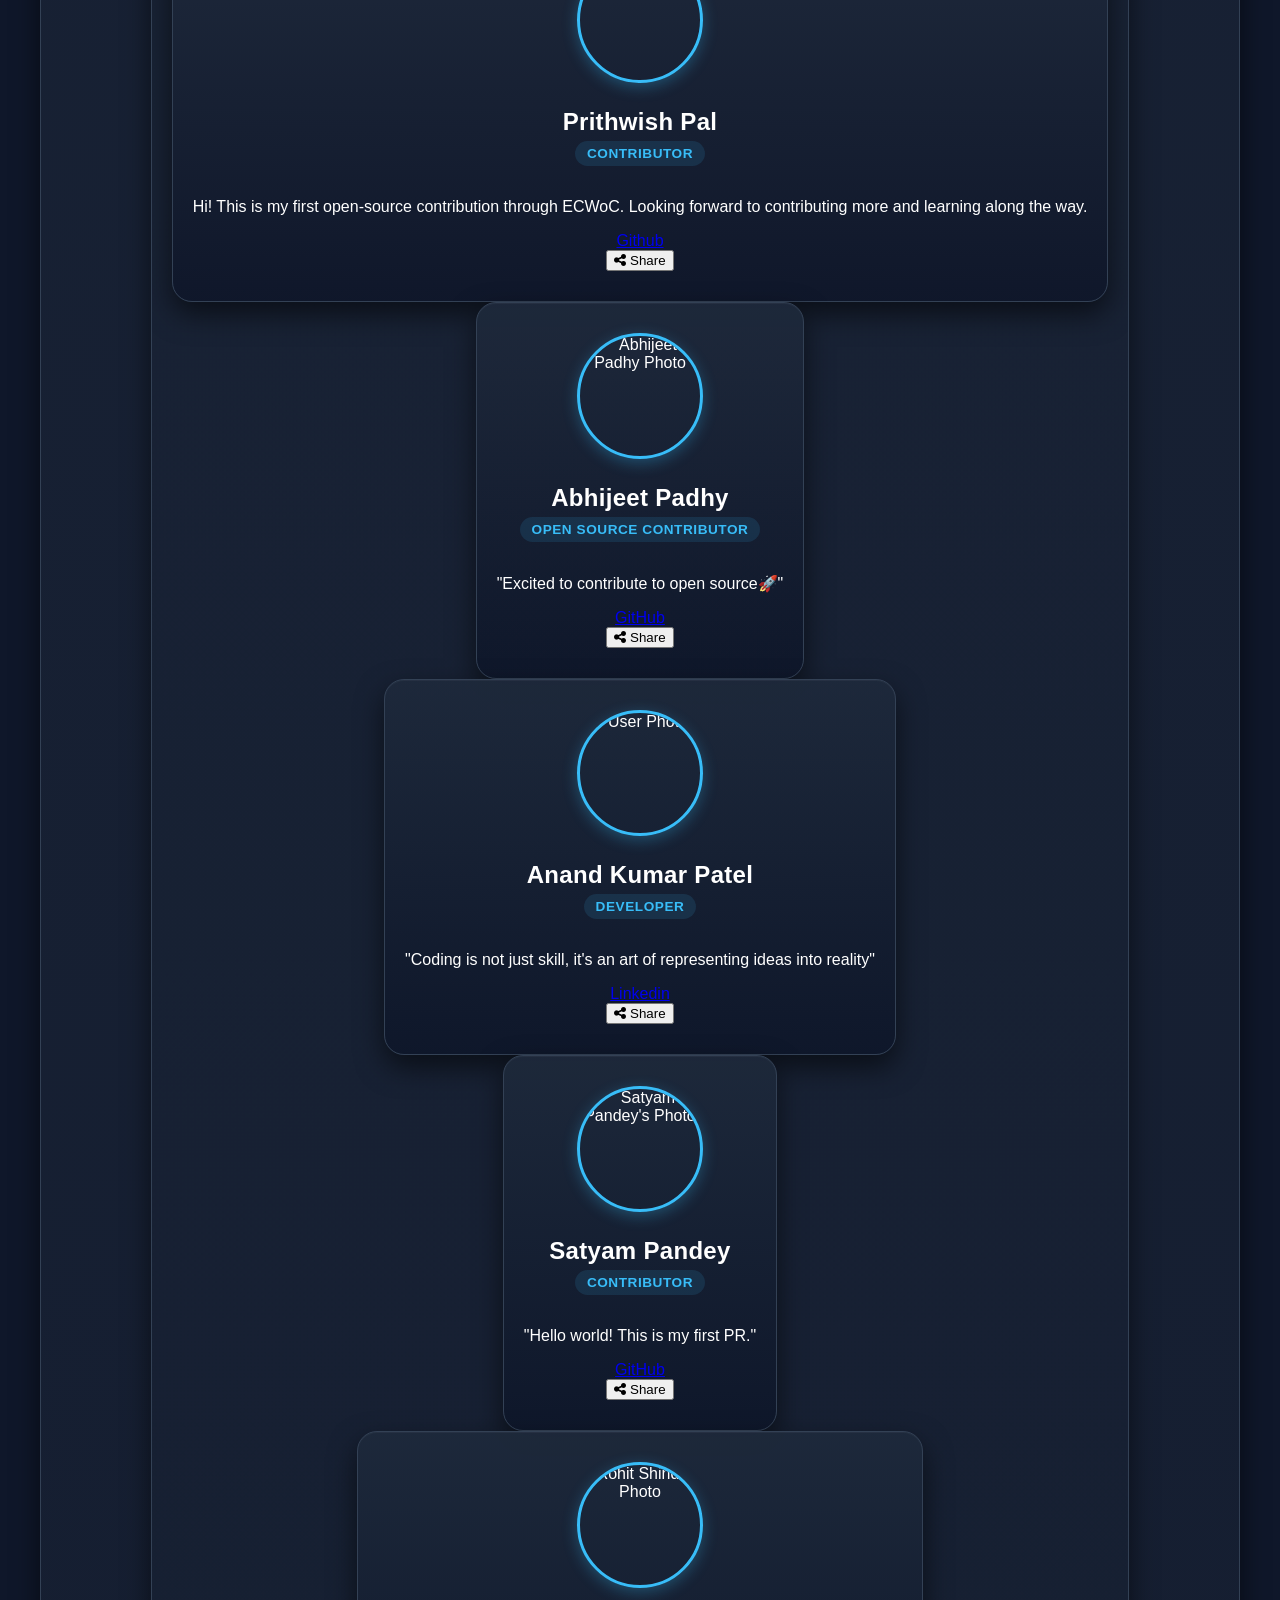
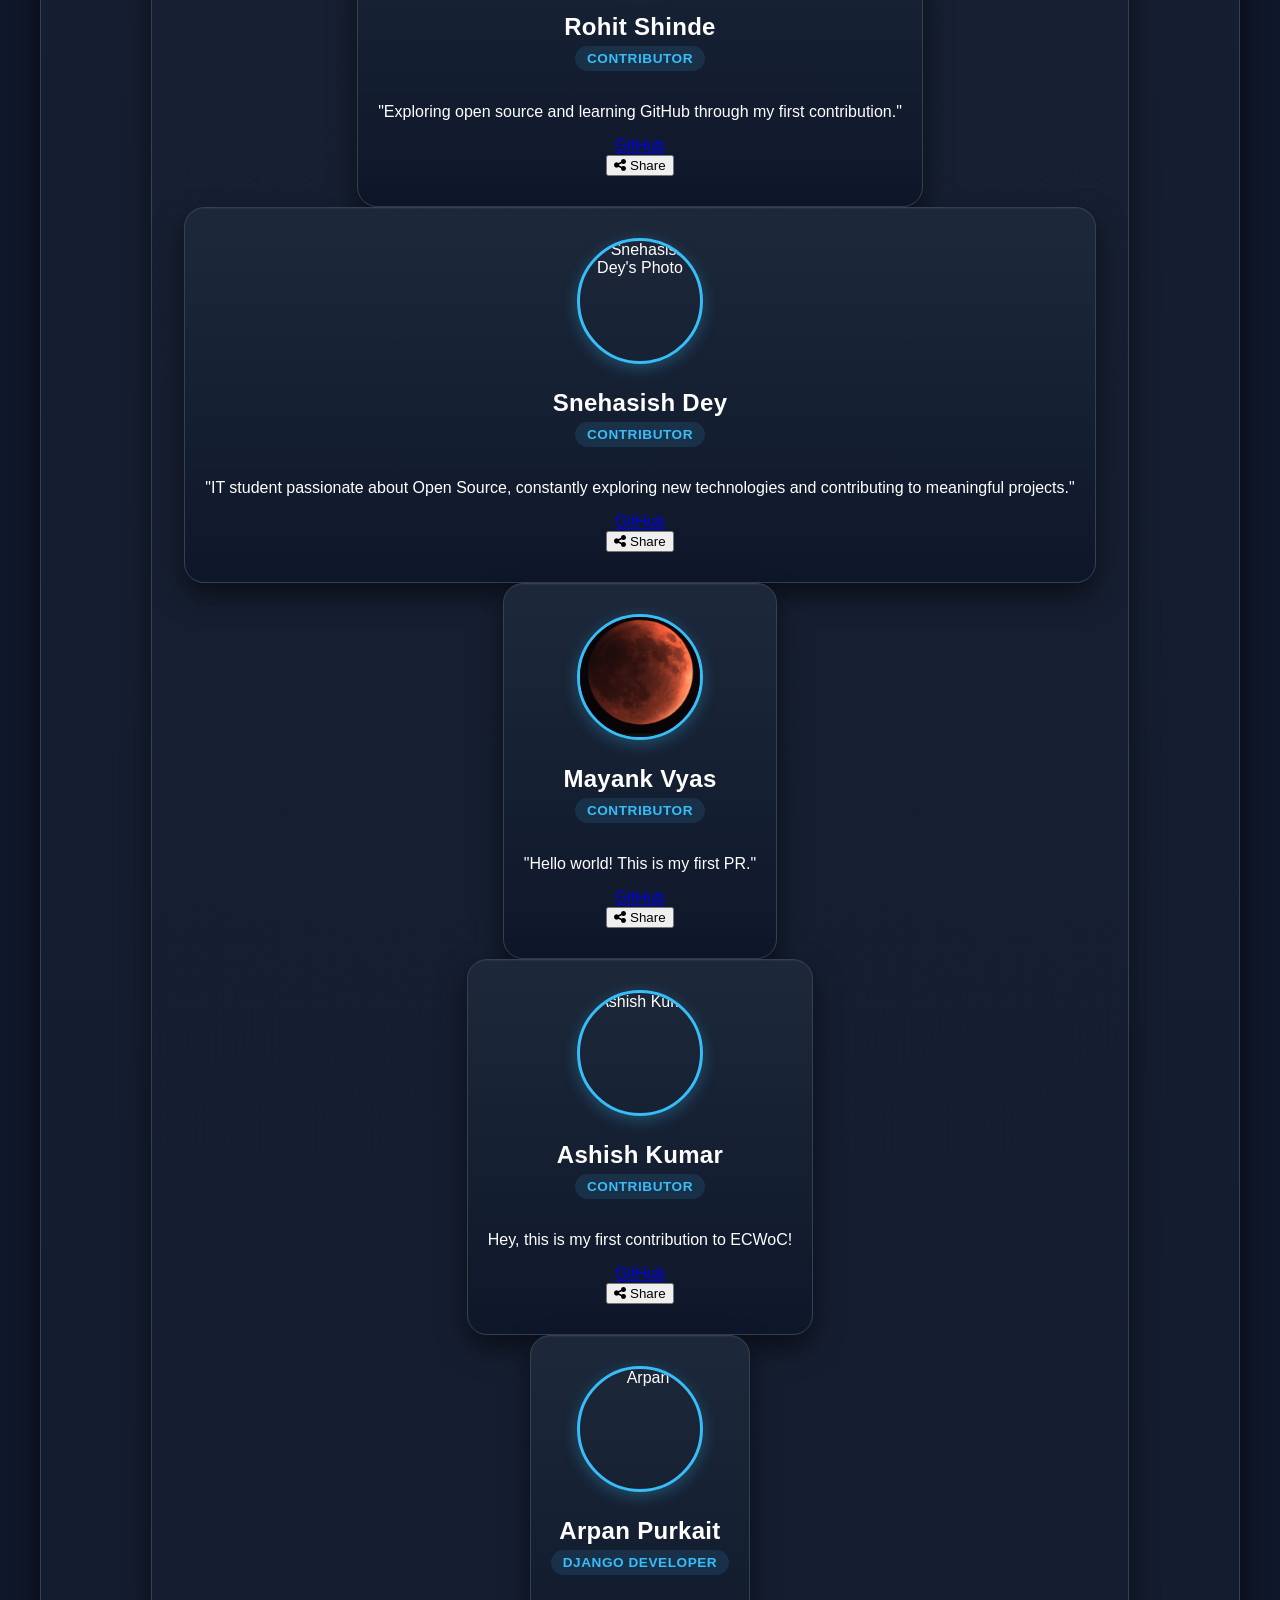
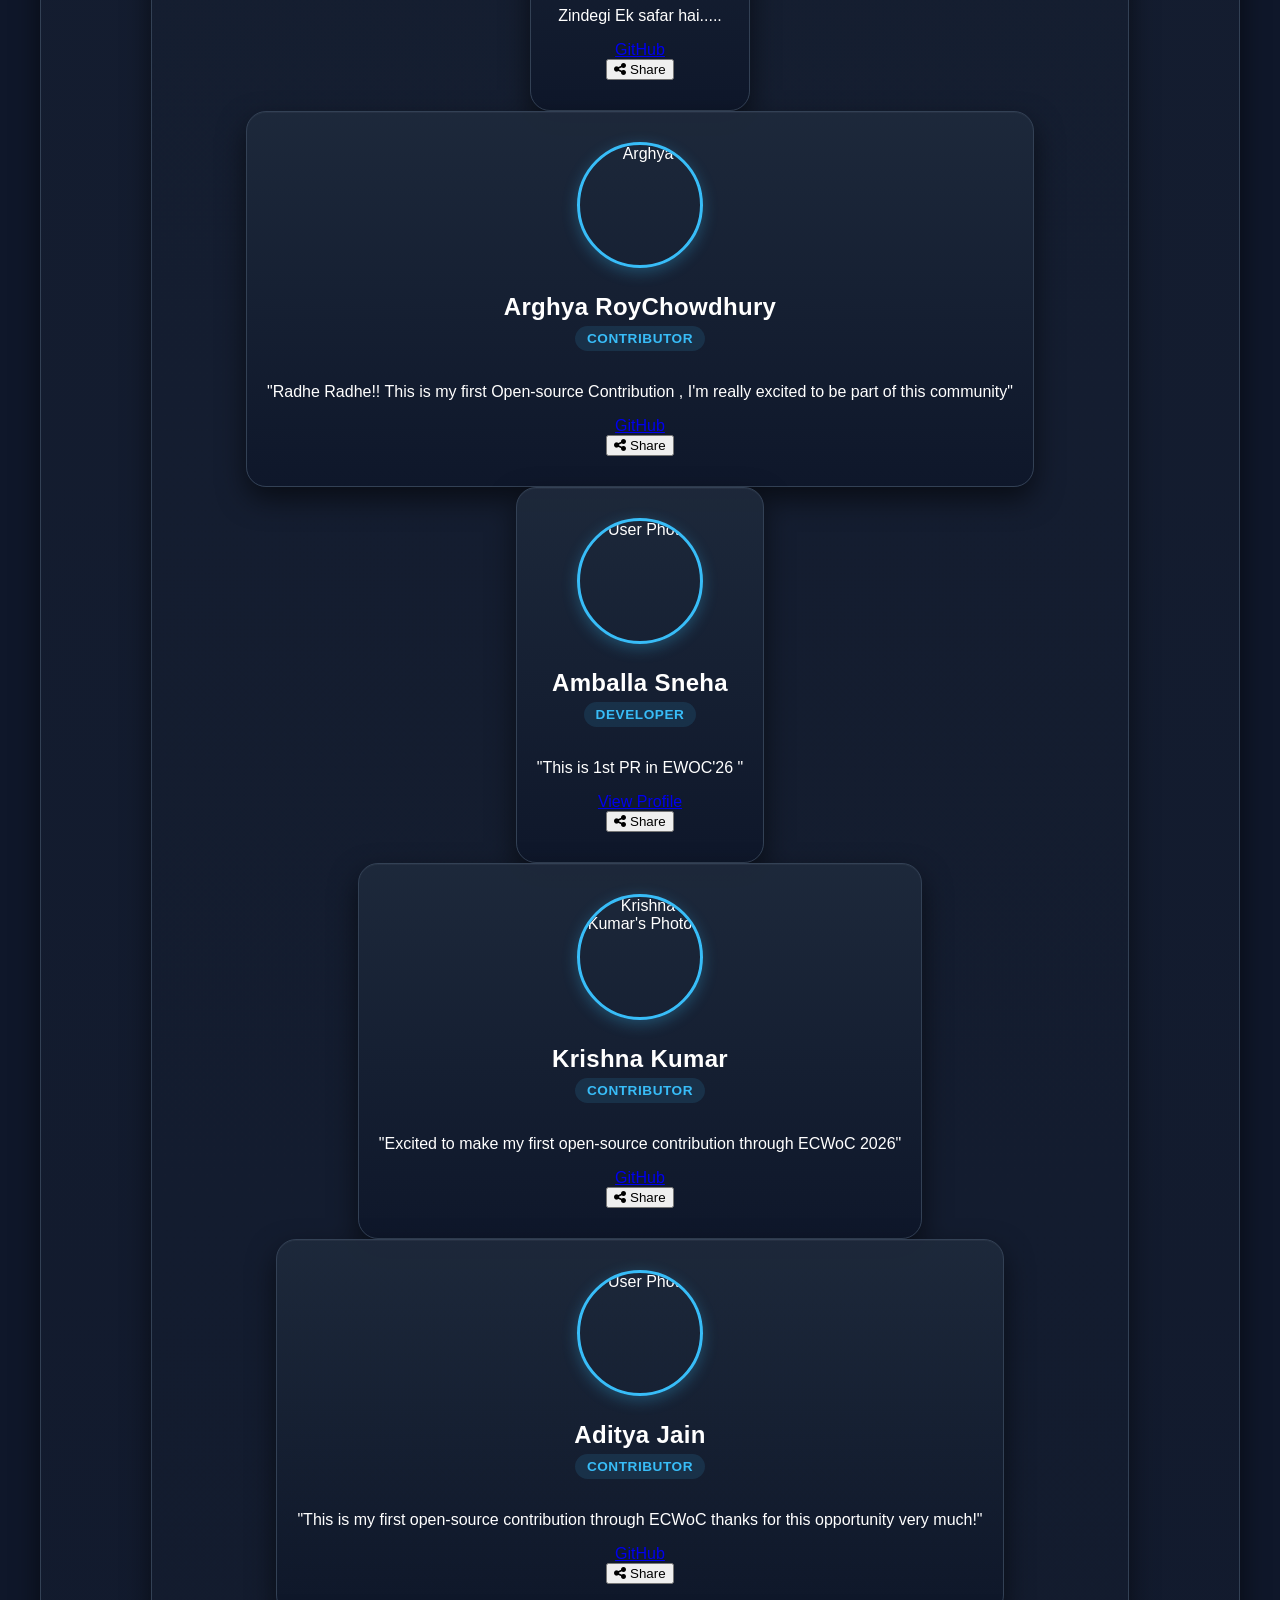
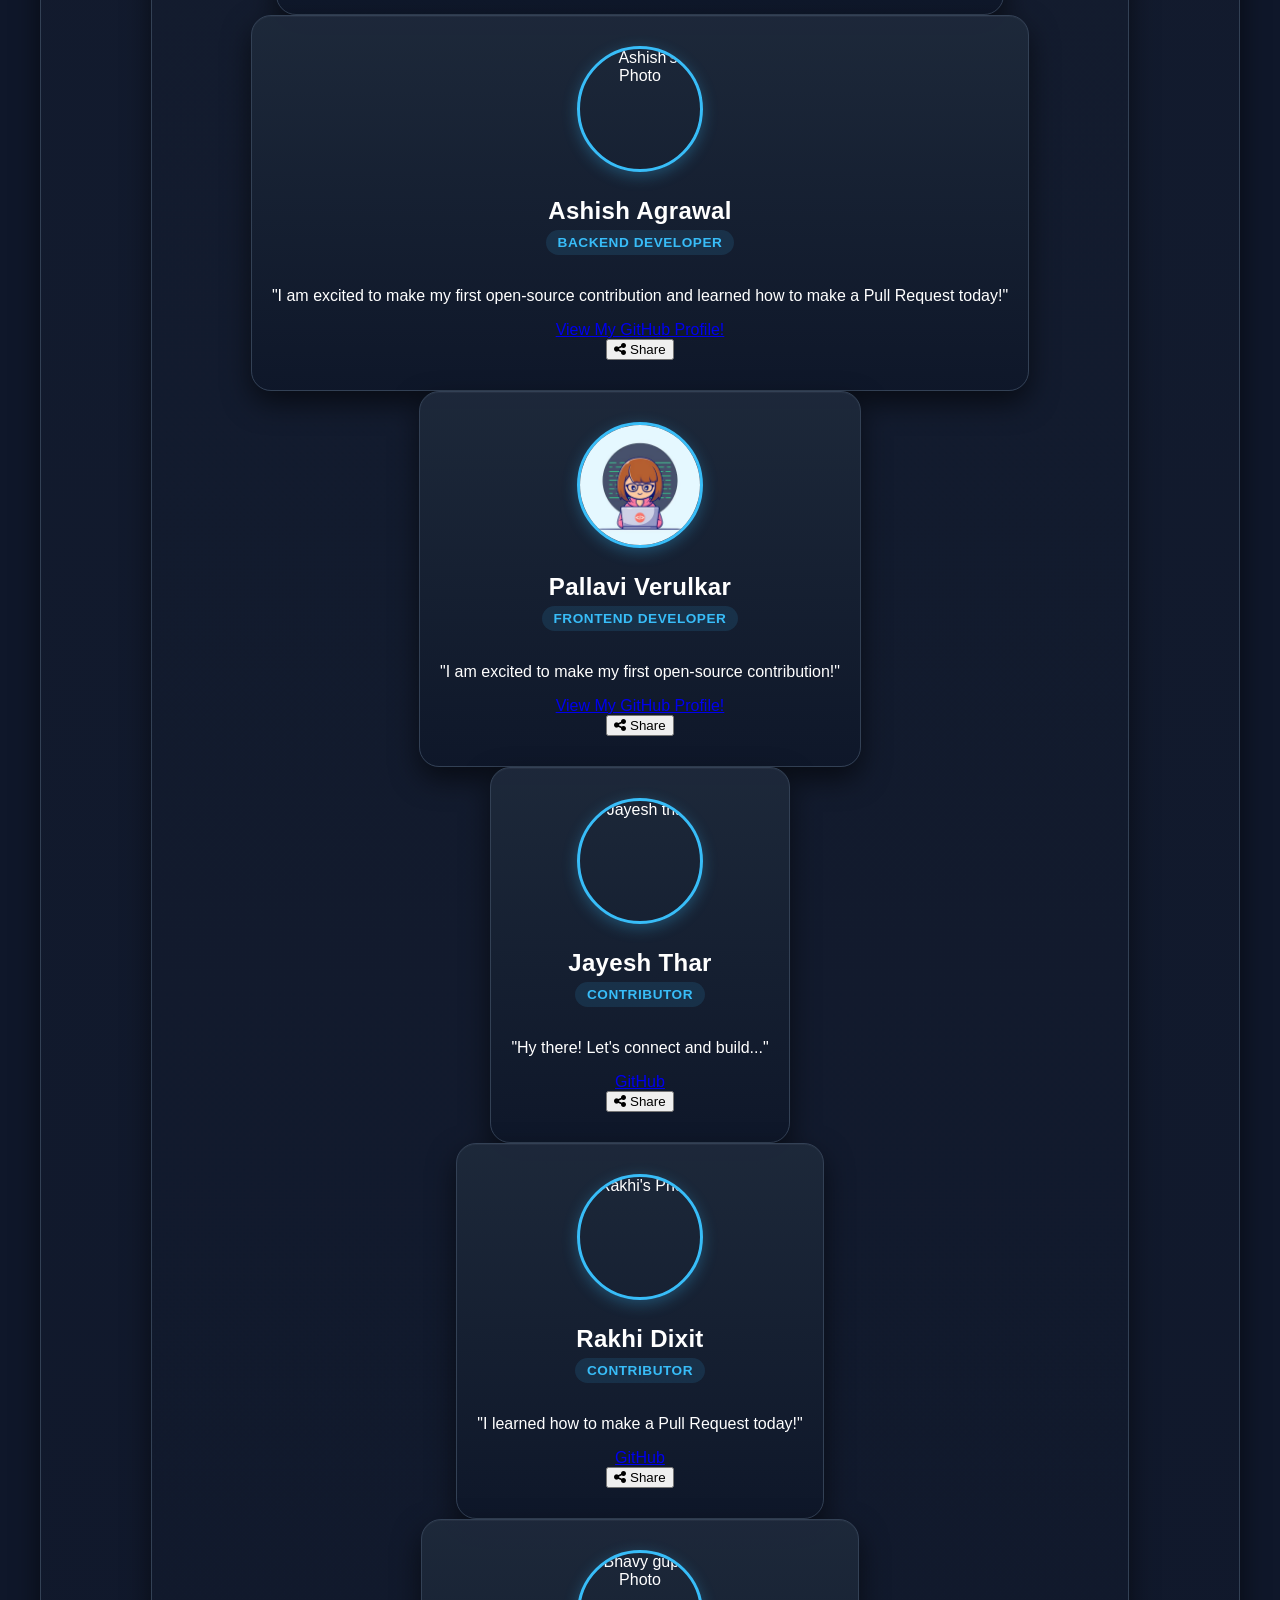
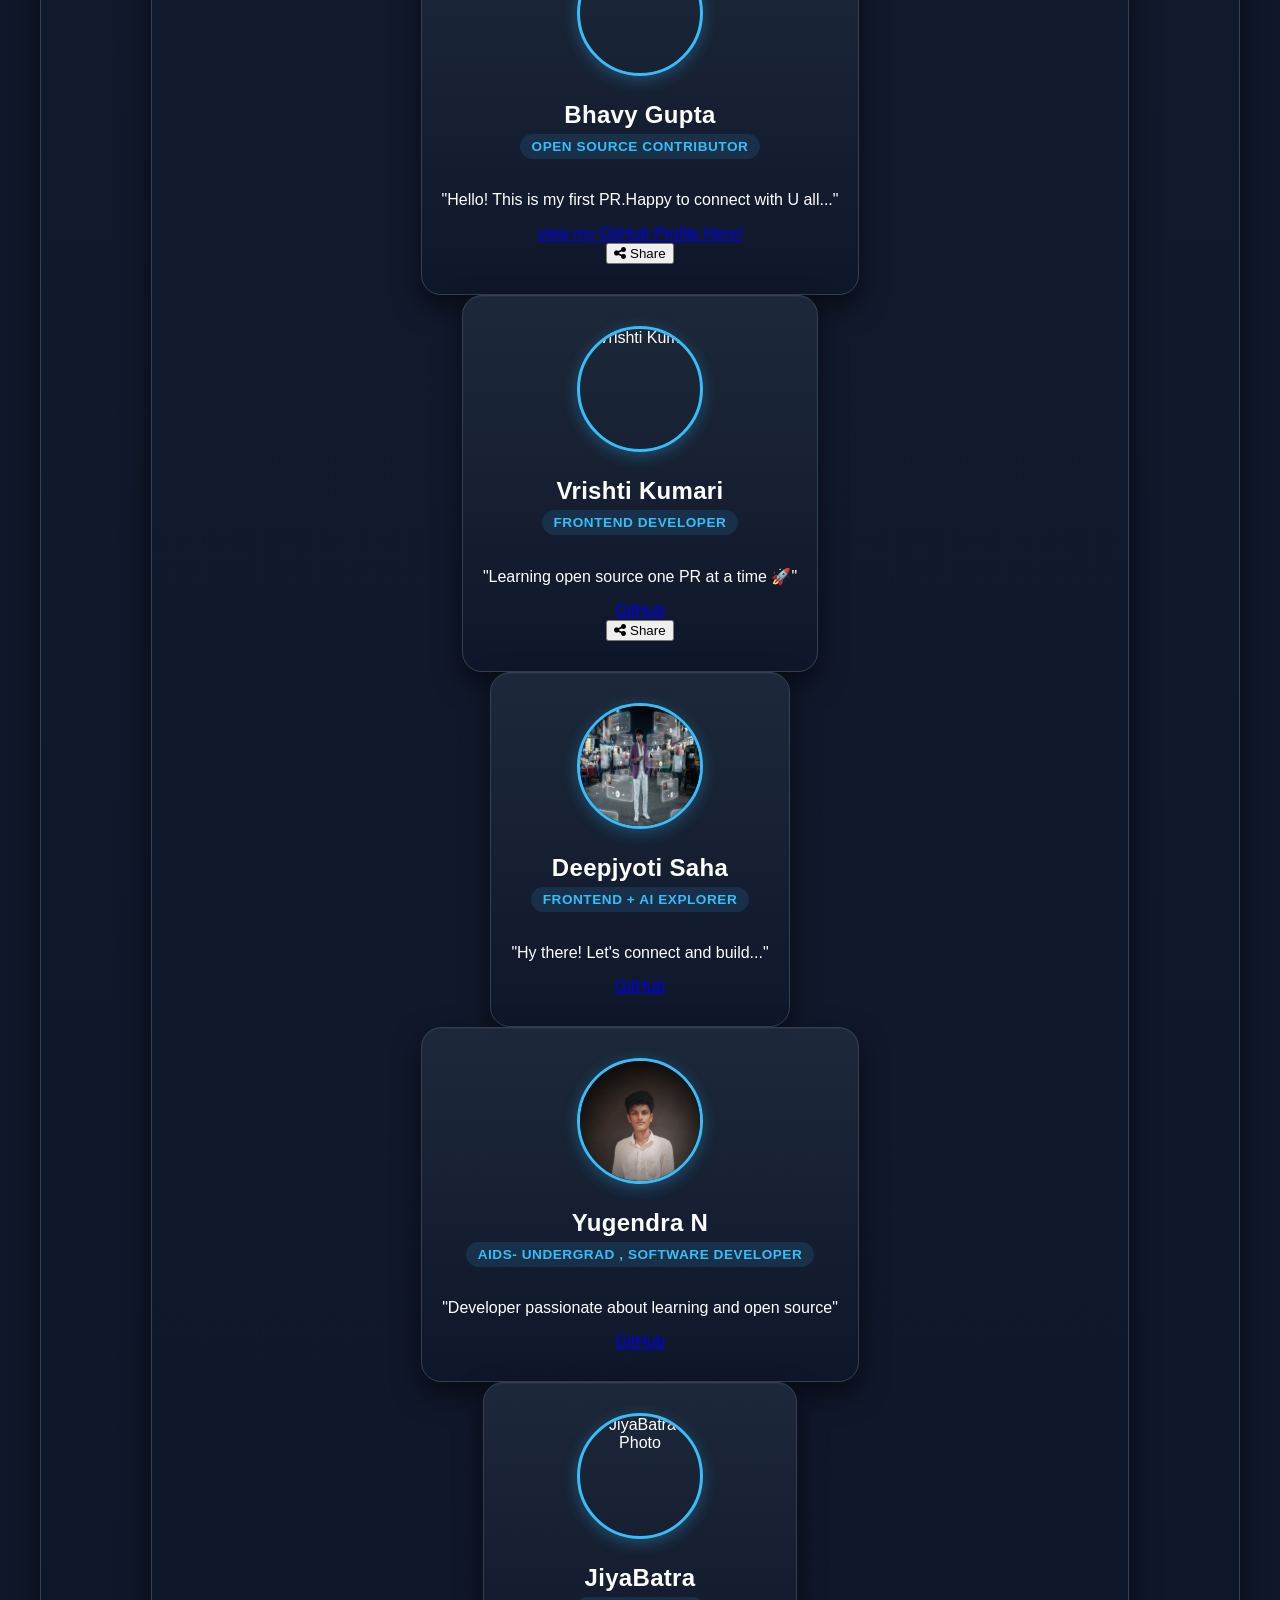
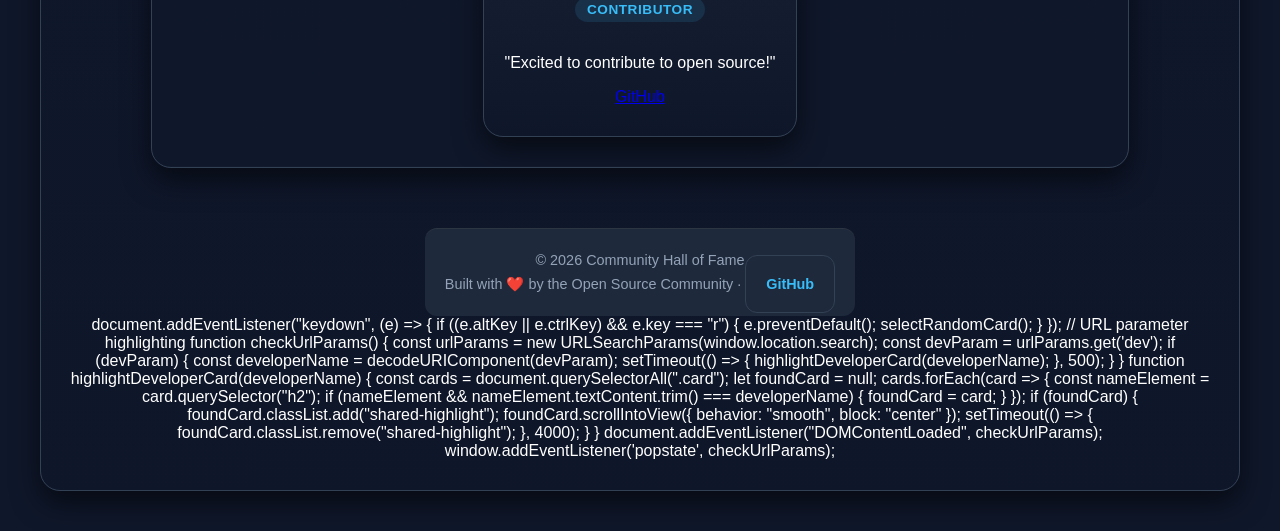
==== commit 84cf1cb8: "Merge branch 'main' into fix-share-dropdown-styles" ====
--- a/index.html
+++ b/index.html
@@ -8,6 +8,7 @@
     <title>Community Card Showcase</title>
     <link rel="stylesheet" href="style.css">
     <link rel="icon" type="image/png" href="Hall of Fame (1).png">
+    <!-- Font Awesome for icons -->
     <link rel="stylesheet" href="https://cdnjs.cloudflare.com/ajax/libs/font-awesome/6.4.0/css/all.min.css">
 </head>
 
@@ -48,44 +49,41 @@
         <div class="circle"></div>
         <div class="circle"></div>
         <div class="circle"></div>
-      </div>
-      <script>
+    </div>
+
+    <script>
         document.addEventListener("DOMContentLoaded", function () {
-          const coords = { x: 0, y: 0 };
-          const circles = document.querySelectorAll(".circle");
-
-          circles.forEach(function (circle) {
-            circle.x = 0;
-            circle.y = 0;
-          });
-
-          window.addEventListener("mousemove", function (e) {
-            coords.x = e.pageX;
-            coords.y = e.pageY - window.scrollY; // Adjust for vertical scroll position
-          });
-
-          function animateCircles() {
-            let x = coords.x;
-            let y = coords.y; 
-            circles.forEach(function (circle, index) {
-              circle.style.left = `${x - 12}px`;
-              circle.style.top = `${y - 12}px`;
-              circle.style.transform = `scale(${(circles.length - index) / circles.length})`;
-              const nextCircle = circles[index + 1] || circles[0];
-              circle.x = x;
-              circle.y = y;
-                            x += (nextCircle.x - x) * 0.3;
-              y += (nextCircle.y - y) * 0.3;
+            const coords = { x: 0, y: 0 };
+            const circles = document.querySelectorAll(".circle");
+
+            circles.forEach(function (circle) {
+                circle.x = 0;
+                circle.y = 0;
             });
 
-            requestAnimationFrame(animateCircles);
-          }
-
-          animateCircles();
+            window.addEventListener("mousemove", function (e) {
+                coords.x = e.pageX;
+                coords.y = e.pageY - window.scrollY;
+            });
+
+            function animateCircles() {
+                let x = coords.x;
+                let y = coords.y;
+                circles.forEach(function (circle, index) {
+                    circle.style.left = `${x - 12}px`;
+                    circle.style.top = `${y - 12}px`;
+                    circle.style.transform = `scale(${(circles.length - index) / circles.length})`;
+                    const nextCircle = circles[index + 1] || circles[0];
+                    circle.x = x;
+                    circle.y = y;
+                    x += (nextCircle.x - x) * 0.3;
+                    y += (nextCircle.y - y) * 0.3;
+                });
+                requestAnimationFrame(animateCircles);
+            }
+            animateCircles();
         });
-
-      </script>
-
+    </script>
 
     <!-- NAVBAR START -->
     <nav class="navbar">
@@ -104,10 +102,30 @@
             <li><a href="https://github.com/Jayanta2004" target="_blank">GitHub</a></li>
             <li><a href="about.html">About</a></li>
         </ul>
-        
-    <button id="themeToggle" class="theme-toggle">🌙</button>
+
+        <button id="themeToggle" class="theme-toggle">🌙</button>
     </nav>
-
+    <!-- NAVBAR END -->
+
+    <!-- 🔢 CONTRIBUTOR STATS -->
+    <section class="stats-container">
+        <div class="stat-card">
+            <span id="totalCount">0</span>
+            <p>Total Members</p>
+        </div>
+        <div class="stat-card">
+            <span id="devCount">0</span>
+            <p>Developers</p>
+        </div>
+        <div class="stat-card">
+            <span id="contributorCount">0</span>
+            <p>Contributors</p>
+        </div>
+        <div class="stat-card">
+            <span id="maintainerCount">0</span>
+            <p>Maintainers</p>
+        </div>
+    </section>
 <!-- NAVBAR END -->
 
 <!-- 🔍 SEARCH & FILTER SECTION -->
@@ -186,13 +204,46 @@
     <p>No contributors found matching your search.</p>
 </div>
 
-    <!-- Main heading of the website -->
+    <!-- 🎲 RANDOM CARD BUTTON -->
+    <div class="random-button-container">
+        <button id="random-card-btn" class="random-btn">
+            Pick Developer
+        </button>
+    </div>
 
     <!-- Container that holds all the profile cards -->
     <div class="card-container">
 
         <!-- ADMIN CARD - Don't modify this card -->
         <div class="card">
+            <img src="images/admin.jpg" alt="Admin Photo" class="card-img">
+            <h2>Project Admin</h2>
+            <span class="role">Maintainer</span>
+            <p>"Welcome to the project! Fork this repo and add your card below."</p>
+            <div class="card-actions">
+                <a href="https://github.com/Jayanta2004" class="card-btn" target="_blank">GitHub</a>
+                <div class="share-container">
+                    <button class="share-btn" onclick="toggleShareMenu(this)">
+                        <i class="fas fa-share-alt"></i> Share
+                    </button>
+                    <div class="share-dropup">
+                        <a href="javascript:void(0)" onclick="shareToWhatsApp('Project Admin')">
+                            <i class="fab fa-whatsapp"></i>
+                        </a>
+                        <a href="javascript:void(0)" onclick="shareToLinkedIn('Project Admin')">
+                            <i class="fab fa-linkedin"></i>
+                        </a>
+                        <a href="javascript:void(0)" onclick="shareToTwitter('Project Admin')">
+                            <i class="fab fa-twitter"></i>
+                        </a>
+                        <a href="javascript:void(0)" onclick="shareToFacebook('Project Admin')">
+                            <i class="fab fa-facebook"></i>
+                        </a>
+                        <a href="javascript:void(0)" onclick="copyProfileLink('Project Admin')">
+                            <i class="fas fa-link"></i>
+                        </a>
+                    </div>
+                </div>
             <div class="card-inner">
                 <img src="images/admin.jpg" alt="Admin Photo" class="card-img">
                 <h2>Project Admin</h2>
@@ -207,6 +258,34 @@
         <!-- 👇 CONTRIBUTORS: START COPYING FROM HERE 👇 -->
         <!-- This is the TEMPLATE card - copy this entire block and paste it below -->
         <div class="card">
+            <img src="images/user.png" alt="User Photo" class="card-img">
+            <h2>Contributor Name</h2>
+            <span class="role">Developer</span>
+            <p>"I learned how to make a Pull Request today!"</p>
+            <div class="card-actions">
+                <a href="#" class="card-btn" target="_blank">View Profile</a>
+                <div class="share-container">
+                    <button class="share-btn" onclick="toggleShareMenu(this)">
+                        <i class="fas fa-share-alt"></i> Share
+                    </button>
+                    <div class="share-dropup">
+                        <a href="javascript:void(0)" onclick="shareToWhatsApp('Contributor Name')">
+                            <i class="fab fa-whatsapp"></i>
+                        </a>
+                        <a href="javascript:void(0)" onclick="shareToLinkedIn('Contributor Name')">
+                            <i class="fab fa-linkedin"></i>
+                        </a>
+                        <a href="javascript:void(0)" onclick="shareToTwitter('Contributor Name')">
+                            <i class="fab fa-twitter"></i>
+                        </a>
+                        <a href="javascript:void(0)" onclick="shareToFacebook('Contributor Name')">
+                            <i class="fab fa-facebook"></i>
+                        </a>
+                        <a href="javascript:void(0)" onclick="copyProfileLink('Contributor Name')">
+                            <i class="fas fa-link"></i> 
+                        </a>
+                    </div>
+                </div>
             <div class="card-inner">
                 <img src="images/user.png" alt="User Photo" class="card-img">
                 <h2>Contributor Name</h2>
@@ -224,15 +303,63 @@
             <h2>Mohit Yadav</h2>
             <span class="role">Frontend Wizard</span>
             <p>"Hello world! This is my first PR."</p>
-            <a href="https://github.com/19-mohityadav" class="card-btn" target="_blank">GitHub</a>
-        </div>
-        
+            <div class="card-actions">
+                <a href="https://github.com/19-mohityadav" class="card-btn" target="_blank">GitHub</a>
+                <div class="share-container">
+                    <button class="share-btn" onclick="toggleShareMenu(this)">
+                        <i class="fas fa-share-alt"></i> Share
+                    </button>
+                    <div class="share-dropup">
+                        <a href="javascript:void(0)" onclick="shareToWhatsApp('Mohit Yadav')">
+                            <i class="fab fa-whatsapp"></i>
+                        </a>
+                        <a href="javascript:void(0)" onclick="shareToLinkedIn('Mohit Yadav')">
+                            <i class="fab fa-linkedin"></i> 
+                        </a>
+                        <a href="javascript:void(0)" onclick="shareToTwitter('Mohit Yadav')">
+                            <i class="fab fa-twitter"></i> 
+                        </a>
+                        <a href="javascript:void(0)" onclick="shareToFacebook('Mohit Yadav')">
+                            <i class="fab fa-facebook"></i> 
+                        </a>
+                        <a href="javascript:void(0)" onclick="copyProfileLink('Mohit Yadav')">
+                            <i class="fas fa-link"></i>
+                        </a>
+                    </div>
+                </div>
+            </div>
+        </div>
+
         <div class="card">
             <img src="images/Sameer-Baral.jpg" alt="Sameer's Photo" class="card-img">
             <h2>Sameer Baral</h2>
             <span class="role">Developer</span>
             <p>"This is my first Pull Request"</p>
-            <a href="https://github.com/SameerBaral" class="card-btn" target="_blank">GitHub</a>
+            <div class="card-actions">
+                <a href="https://github.com/SameerBaral" class="card-btn" target="_blank">GitHub</a>
+                <div class="share-container">
+                    <button class="share-btn" onclick="toggleShareMenu(this)">
+                        <i class="fas fa-share-alt"></i> Share
+                    </button>
+                    <div class="share-dropup">
+                        <a href="javascript:void(0)" onclick="shareToWhatsApp('Sameer Baral')">
+                            <i class="fab fa-whatsapp"></i> 
+                        </a>
+                        <a href="javascript:void(0)" onclick="shareToLinkedIn('Sameer Baral')">
+                            <i class="fab fa-linkedin"></i> 
+                        </a>
+                        <a href="javascript:void(0)" onclick="shareToTwitter('Sameer Baral')">
+                            <i class="fab fa-twitter"></i>
+                        </a>
+                        <a href="javascript:void(0)" onclick="shareToFacebook('Sameer Baral')">
+                            <i class="fab fa-facebook"></i>
+                        </a>
+                        <a href="javascript:void(0)" onclick="copyProfileLink('Sameer Baral')">
+                            <i class="fas fa-link"></i> 
+                        </a>
+                    </div>
+                </div>
+            </div>
         </div>
 
         <div class="card">
@@ -240,7 +367,31 @@
             <h2>Manas Sharma</h2>
             <span class="role">Contributor</span>
             <p>"My first open-source contribution through ECWoC!"</p>
-            <a href="https://github.com/ManasCodez" class="card-btn" target="_blank">GitHub</a>
+            <div class="card-actions">
+                <a href="https://github.com/ManasCodez" class="card-btn" target="_blank">GitHub</a>
+                <div class="share-container">
+                    <button class="share-btn" onclick="toggleShareMenu(this)">
+                        <i class="fas fa-share-alt"></i> Share
+                    </button>
+                    <div class="share-dropup">
+                        <a href="javascript:void(0)" onclick="shareToWhatsApp('Manas Sharma')">
+                            <i class="fab fa-whatsapp"></i> 
+                        </a>
+                        <a href="javascript:void(0)" onclick="shareToLinkedIn('Manas Sharma')">
+                            <i class="fab fa-linkedin"></i>
+                        </a>
+                        <a href="javascript:void(0)" onclick="shareToTwitter('Manas Sharma')">
+                            <i class="fab fa-twitter"></i> 
+                        </a>
+                        <a href="javascript:void(0)" onclick="shareToFacebook('Manas Sharma')">
+                            <i class="fab fa-facebook"></i>
+                        </a>
+                        <a href="javascript:void(0)" onclick="copyProfileLink('Manas Sharma')">
+                            <i class="fas fa-link"></i> 
+                        </a>
+                    </div>
+                </div>
+            </div>
         </div>
 
         <div class="card">
@@ -248,7 +399,31 @@
             <h2>Shreya Kumari</h2>
             <span class="role">Contributor</span>
             <p>"Hello, This is my first Pull Request!"</p>
-            <a href="https://github.com/Shreyyyi" class="card-btn" target="_blank">GitHub</a>
+            <div class="card-actions">
+                <a href="https://github.com/Shreyyyi" class="card-btn" target="_blank">GitHub</a>
+                <div class="share-container">
+                    <button class="share-btn" onclick="toggleShareMenu(this)">
+                        <i class="fas fa-share-alt"></i> Share
+                    </button>
+                    <div class="share-dropup">
+                        <a href="javascript:void(0)" onclick="shareToWhatsApp('Shreya Kumari')">
+                            <i class="fab fa-whatsapp"></i>
+                        </a>
+                        <a href="javascript:void(0)" onclick="shareToLinkedIn('Shreya Kumari')">
+                            <i class="fab fa-linkedin"></i>
+                        </a>
+                        <a href="javascript:void(0)" onclick="shareToTwitter('Shreya Kumari')">
+                            <i class="fab fa-twitter"></i>
+                        </a>
+                        <a href="javascript:void(0)" onclick="shareToFacebook('Shreya Kumari')">
+                            <i class="fab fa-facebook"></i> 
+                        </a>
+                        <a href="javascript:void(0)" onclick="copyProfileLink('Shreya Kumari')">
+                            <i class="fas fa-link"></i>
+                        </a>
+                    </div>
+                </div>
+            </div>
         </div>
 
         <div class="card">
@@ -256,7 +431,30 @@
             <h2>Sakshi Tamshetti</h2>
             <span class="role">Contributor</span>
             <p>"Hey, just made my first contribution via ECWoc - looking forward to the journey!"</p>
-            <a href="https://github.com/SakshiTamshetti" class="card-btn" target="_blank">GitHub</a>
+            <div class="card-actions">
+                <a href="https://github.com/SakshiTamshetti" class="card-btn" target="_blank">GitHub</a>
+                <div class="share-container">
+                    <button class="share-btn" onclick="toggleShareMenu(this)">
+                        <i class="fas fa-share-alt"></i> Share
+                    </button>
+                    <div class="share-dropup">
+                        <a href="javascript:void(0)" onclick="shareToWhatsApp('Sakshi Tamshetti')">
+                            <i class="fab fa-whatsapp"></i> 
+                        <a href="javascript:void(0)" onclick="shareToLinkedIn('Sakshi Tamshetti')">
+                            <i class="fab fa-linkedin"></i> 
+                        </a>
+                        <a href="javascript:void(0)" onclick="shareToTwitter('Sakshi Tamshetti')">
+                            <i class="fab fa-twitter"></i>
+                        </a>
+                        <a href="javascript:void(0)" onclick="shareToFacebook('Sakshi Tamshetti')">
+                            <i class="fab fa-facebook"></i> 
+                        </a>
+                        <a href="javascript:void(0)" onclick="copyProfileLink('Sakshi Tamshetti')">
+                            <i class="fas fa-link"></i>
+                        </a>
+                    </div>
+                </div>
+            </div>
         </div>
 
         <div class="card">
@@ -264,7 +462,31 @@
             <h2>Muskan</h2>
             <span class="role">Contributor</span>
             <p>"Hello, This is my first open-source contribution through ECWoC!"</p>
-            <a href="https://github.com/squirrelk6755-ctrl" class="card-btn" target="_blank">GitHub</a>
+            <div class="card-actions">
+                <a href="https://github.com/squirrelk6755-ctrl" class="card-btn" target="_blank">GitHub</a>
+                <div class="share-container">
+                    <button class="share-btn" onclick="toggleShareMenu(this)">
+                        <i class="fas fa-share-alt"></i> Share
+                    </button>
+                    <div class="share-dropup">
+                        <a href="javascript:void(0)" onclick="shareToWhatsApp('Muskan')">
+                            <i class="fab fa-whatsapp"></i>
+                        </a>
+                        <a href="javascript:void(0)" onclick="shareToLinkedIn('Muskan')">
+                            <i class="fab fa-linkedin"></i>
+                        </a>
+                        <a href="javascript:void(0)" onclick="shareToTwitter('Muskan')">
+                            <i class="fab fa-twitter"></i>
+                        </a>
+                        <a href="javascript:void(0)" onclick="shareToFacebook('Muskan')">
+                            <i class="fab fa-facebook"></i>
+                        </a>
+                        <a href="javascript:void(0)" onclick="copyProfileLink('Muskan')">
+                            <i class="fas fa-link"></i> 
+                        </a>
+                    </div>
+                </div>
+            </div>
         </div>
 
         <div class="card">
@@ -272,7 +494,31 @@
             <h2>Himanshu</h2>
             <span class="role">Contributor</span>
             <p>"Excited to contribute to open source via ECWoC 2026 🚀"</p>
-            <a href="https://github.com/bugVixen-M" class="card-btn" target="_blank">GitHub</a>
+            <div class="card-actions">
+                <a href="https://github.com/bugVixen-M" class="card-btn" target="_blank">GitHub</a>
+                <div class="share-container">
+                    <button class="share-btn" onclick="toggleShareMenu(this)">
+                        <i class="fas fa-share-alt"></i> Share
+                    </button>
+                    <div class="share-dropup">
+                        <a href="javascript:void(0)" onclick="shareToWhatsApp('Himanshu')">
+                            <i class="fab fa-whatsapp"></i>
+                        </a>
+                        <a href="javascript:void(0)" onclick="shareToLinkedIn('Himanshu')">
+                            <i class="fab fa-linkedin"></i>
+                        </a>
+                        <a href="javascript:void(0)" onclick="shareToTwitter('Himanshu')">
+                            <i class="fab fa-twitter"></i>
+                        </a>
+                        <a href="javascript:void(0)" onclick="shareToFacebook('Himanshu')">
+                            <i class="fab fa-facebook"></i>
+                        </a>
+                        <a href="javascript:void(0)" onclick="copyProfileLink('Himanshu')">
+                            <i class="fas fa-link"></i>
+                        </a>
+                    </div>
+                </div>
+            </div>
         </div>
 
         <div class="card">
@@ -280,7 +526,31 @@
             <h2>Sunetra Bar</h2>
             <span class="role">Contributor</span>
             <p>"Hey, just made my first contribution via ECWoc - looking forward to the journey!"</p>
-            <a href="https://github.com/Bar-7150" class="card-btn" target="_blank">GitHub</a>
+            <div class="card-actions">
+                <a href="https://github.com/Bar-7150" class="card-btn" target="_blank">GitHub</a>
+                <div class="share-container">
+                    <button class="share-btn" onclick="toggleShareMenu(this)">
+                        <i class="fas fa-share-alt"></i> Share
+                    </button>
+                    <div class="share-dropup">
+                        <a href="javascript:void(0)" onclick="shareToWhatsApp('Sunetra Bar')">
+                            <i class="fab fa-whatsapp"></i> 
+                        </a>
+                        <a href="javascript:void(0)" onclick="shareToLinkedIn('Sunetra Bar')">
+                            <i class="fab fa-linkedin"></i>
+                        </a>
+                        <a href="javascript:void(0)" onclick="shareToTwitter('Sunetra Bar')">
+                            <i class="fab fa-twitter"></i>
+                        </a>
+                        <a href="javascript:void(0)" onclick="shareToFacebook('Sunetra Bar')">
+                            <i class="fab fa-facebook"></i>
+                        </a>
+                        <a href="javascript:void(0)" onclick="copyProfileLink('Sunetra Bar')">
+                            <i class="fas fa-link"></i> 
+                        </a>
+                    </div>
+                </div>
+            </div>
         </div>
 
         <div class="card">
@@ -288,7 +558,31 @@
             <h2>Alen Alexander</h2>
             <span class="role">Contributor</span>
             <p>"Happy to make my first open-source contribution!"</p>
-            <a href="https://github.com/alenalex-009" class="card-btn" target="_blank">GitHub</a>
+            <div class="card-actions">
+                <a href="https://github.com/alenalex-009" class="card-btn" target="_blank">GitHub</a>
+                <div class="share-container">
+                    <button class="share-btn" onclick="toggleShareMenu(this)">
+                        <i class="fas fa-share-alt"></i> Share
+                    </button>
+                    <div class="share-dropup">
+                        <a href="javascript:void(0)" onclick="shareToWhatsApp('Alen Alexander')">
+                            <i class="fab fa-whatsapp"></i>
+                        </a>
+                        <a href="javascript:void(0)" onclick="shareToLinkedIn('Alen Alexander')">
+                            <i class="fab fa-linkedin"></i> 
+                        </a>
+                        <a href="javascript:void(0)" onclick="shareToTwitter('Alen Alexander')">
+                            <i class="fab fa-twitter"></i>
+                        </a>
+                        <a href="javascript:void(0)" onclick="shareToFacebook('Alen Alexander')">
+                            <i class="fab fa-facebook"></i>
+                        </a>
+                        <a href="javascript:void(0)" onclick="copyProfileLink('Alen Alexander')">
+                            <i class="fas fa-link"></i>
+                        </a>
+                    </div>
+                </div>
+            </div>
         </div>
 
         <div class="card">
@@ -296,7 +590,31 @@
             <h2>YASH PATIL</h2>
             <span class="role">Contributor</span>
             <p>"CS student exploring Open Source. Happy to make my first PR!"</p>
-            <a href="https://github.com/yash12991" class="card-btn" target="_blank">GitHub</a>
+            <div class="card-actions">
+                <a href="https://github.com/yash12991" class="card-btn" target="_blank">GitHub</a>
+                <div class="share-container">
+                    <button class="share-btn" onclick="toggleShareMenu(this)">
+                        <i class="fas fa-share-alt"></i> Share
+                    </button>
+                    <div class="share-dropup">
+                        <a href="javascript:void(0)" onclick="shareToWhatsApp('YASH PATIL')">
+                            <i class="fab fa-whatsapp"></i>
+                        </a>
+                        <a href="javascript:void(0)" onclick="shareToLinkedIn('YASH PATIL')">
+                            <i class="fab fa-linkedin"></i> 
+                        </a>
+                        <a href="javascript:void(0)" onclick="shareToTwitter('YASH PATIL')">
+                            <i class="fab fa-twitter"></i> 
+                        </a>
+                        <a href="javascript:void(0)" onclick="shareToFacebook('YASH PATIL')">
+                            <i class="fab fa-facebook"></i> 
+                        </a>
+                        <a href="javascript:void(0)" onclick="copyProfileLink('YASH PATIL')">
+                            <i class="fas fa-link"></i>
+                        </a>
+                    </div>
+                </div>
+            </div>
         </div>
 
         <div class="card">
@@ -304,7 +622,31 @@
             <h2>Pranav Agarwal</h2>
             <span class="role">Frontend Developer</span>
             <p>"Starting my open-source journey with ECWoC 🚀"</p>
-            <a href="https://github.com/agarwalpranav0711" class="card-btn" target="_blank">GitHub</a>
+            <div class="card-actions">
+                <a href="https://github.com/agarwalpranav0711" class="card-btn" target="_blank">GitHub</a>
+                <div class="share-container">
+                    <button class="share-btn" onclick="toggleShareMenu(this)">
+                        <i class="fas fa-share-alt"></i> Share
+                    </button>
+                    <div class="share-dropup">
+                        <a href="javascript:void(0)" onclick="shareToWhatsApp('Pranav Agarwal')">
+                            <i class="fab fa-whatsapp"></i> 
+                        </a>
+                        <a href="javascript:void(0)" onclick="shareToLinkedIn('Pranav Agarwal')">
+                            <i class="fab fa-linkedin"></i> 
+                        </a>
+                        <a href="javascript:void(0)" onclick="shareToTwitter('Pranav Agarwal')">
+                            <i class="fab fa-twitter"></i>
+                        </a>
+                        <a href="javascript:void(0)" onclick="shareToFacebook('Pranav Agarwal')">
+                            <i class="fab fa-facebook"></i>
+                        </a>
+                        <a href="javascript:void(0)" onclick="copyProfileLink('Pranav Agarwal')">
+                            <i class="fas fa-link"></i>
+                        </a>
+                    </div>
+                </div>
+            </div>
         </div>
 
         <div class="card">
@@ -312,7 +654,31 @@
             <h2>Neeru</h2>
             <span class="role">Open Source Contributor</span>
             <p>"CSE student passionate about exploring and contributing to Open Source projects."</p>
-            <a href="https://github.com/neeru24" class="card-btn" target="_blank">GitHub</a>
+            <div class="card-actions">
+                <a href="https://github.com/neeru24" class="card-btn" target="_blank">GitHub</a>
+                <div class="share-container">
+                    <button class="share-btn" onclick="toggleShareMenu(this)">
+                        <i class="fas fa-share-alt"></i> Share
+                    </button>
+                    <div class="share-dropup">
+                        <a href="javascript:void(0)" onclick="shareToWhatsApp('Neeru')">
+                            <i class="fab fa-whatsapp"></i>
+                        </a>
+                        <a href="javascript:void(0)" onclick="shareToLinkedIn('Neeru')">
+                            <i class="fab fa-linkedin"></i> 
+                        </a>
+                        <a href="javascript:void(0)" onclick="shareToTwitter('Neeru')">
+                            <i class="fab fa-twitter"></i> 
+                        </a>
+                        <a href="javascript:void(0)" onclick="shareToFacebook('Neeru')">
+                            <i class="fab fa-facebook"></i>
+                        </a>
+                        <a href="javascript:void(0)" onclick="copyProfileLink('Neeru')">
+                            <i class="fas fa-link"></i>
+                        </a>
+                    </div>
+                </div>
+            </div>
         </div>
 
         <div class="card prithwish-custom-style">
@@ -321,7 +687,31 @@
             <span class="role">Contributor</span>
             <p>Hi! This is my first open-source contribution through ECWoC. Looking forward to contributing more and
                 learning along the way.</p>
-            <a href="https://github.com/Prithwish2025" class="card-btn" target="_blank">Github</a>
+            <div class="card-actions">
+                <a href="https://github.com/Prithwish2025" class="card-btn" target="_blank">Github</a>
+                <div class="share-container">
+                    <button class="share-btn" onclick="toggleShareMenu(this)">
+                        <i class="fas fa-share-alt"></i> Share
+                    </button>
+                    <div class="share-dropup">
+                        <a href="javascript:void(0)" onclick="shareToWhatsApp('Prithwish Pal')">
+                            <i class="fab fa-whatsapp"></i> 
+                        </a>
+                        <a href="javascript:void(0)" onclick="shareToLinkedIn('Prithwish Pal')">
+                            <i class="fab fa-linkedin"></i> 
+                        </a>
+                        <a href="javascript:void(0)" onclick="shareToTwitter('Prithwish Pal')">
+                            <i class="fab fa-twitter"></i>
+                        </a>
+                        <a href="javascript:void(0)" onclick="shareToFacebook('Prithwish Pal')">
+                            <i class="fab fa-facebook"></i> 
+                        </a>
+                        <a href="javascript:void(0)" onclick="copyProfileLink('Prithwish Pal')">
+                            <i class="fas fa-link"></i> 
+                        </a>
+                    </div>
+                </div>
+            </div>
         </div>
 
         <div class="card">
@@ -329,7 +719,31 @@
             <h2>Abhijeet Padhy</h2>
             <span class="role">Open Source Contributor</span>
             <p>"Excited to contribute to open source🚀"</p>
-            <a href="https://github.com/Abhijeet-980" class="card-btn" target="_blank">GitHub</a>
+            <div class="card-actions">
+                <a href="https://github.com/Abhijeet-980" class="card-btn" target="_blank">GitHub</a>
+                <div class="share-container">
+                    <button class="share-btn" onclick="toggleShareMenu(this)">
+                        <i class="fas fa-share-alt"></i> Share
+                    </button>
+                    <div class="share-dropup">
+                        <a href="javascript:void(0)" onclick="shareToWhatsApp('Abhijeet Padhy')">
+                            <i class="fab fa-whatsapp"></i> 
+                        </a>
+                        <a href="javascript:void(0)" onclick="shareToLinkedIn('Abhijeet Padhy')">
+                            <i class="fab fa-linkedin"></i>
+                        </a>
+                        <a href="javascript:void(0)" onclick="shareToTwitter('Abhijeet Padhy')">
+                            <i class="fab fa-twitter"></i> 
+                        </a>
+                        <a href="javascript:void(0)" onclick="shareToFacebook('Abhijeet Padhy')">
+                            <i class="fab fa-facebook"></i> 
+                        </a>
+                        <a href="javascript:void(0)" onclick="copyProfileLink('Abhijeet Padhy')">
+                            <i class="fas fa-link"></i>
+                        </a>
+                    </div>
+                </div>
+            </div>
         </div>
 
         <div class="card">
@@ -337,8 +751,31 @@
             <h2>Anand Kumar Patel</h2>
             <span class="role">Developer</span>
             <p>"Coding is not just skill, it's an art of representing ideas into reality"</p>
-            <a href="https://www.linkedin.com/in/anand-kumar-patel-ba9607371/" class="card-btn"
-                target="_blank">Linkedin</a>
+            <div class="card-actions">
+                <a href="https://www.linkedin.com/in/anand-kumar-patel-ba9607371/" class="card-btn" target="_blank">Linkedin</a>
+                <div class="share-container">
+                    <button class="share-btn" onclick="toggleShareMenu(this)">
+                        <i class="fas fa-share-alt"></i> Share
+                    </button>
+                    <div class="share-dropup">
+                        <a href="javascript:void(0)" onclick="shareToWhatsApp('Anand Kumar Patel')">
+                            <i class="fab fa-whatsapp"></i> 
+                        </a>
+                        <a href="javascript:void(0)" onclick="shareToLinkedIn('Anand Kumar Patel')">
+                            <i class="fab fa-linkedin"></i>
+                        </a>
+                        <a href="javascript:void(0)" onclick="shareToTwitter('Anand Kumar Patel')">
+                            <i class="fab fa-twitter"></i>
+                        </a>
+                        <a href="javascript:void(0)" onclick="shareToFacebook('Anand Kumar Patel')">
+                            <i class="fab fa-facebook"></i>
+                        </a>
+                        <a href="javascript:void(0)" onclick="copyProfileLink('Anand Kumar Patel')">
+                            <i class="fas fa-link"></i>
+                        </a>
+                    </div>
+                </div>
+            </div>
         </div>
 
         <div class="card">
@@ -346,7 +783,31 @@
             <h2>Satyam Pandey</h2>
             <span class="role">Contributor</span>
             <p>"Hello world! This is my first PR."</p>
-            <a href="https://github.com/satyam-pandey" class="card-btn" target="_blank">GitHub</a>
+            <div class="card-actions">
+                <a href="https://github.com/satyam-pandey" class="card-btn" target="_blank">GitHub</a>
+                <div class="share-container">
+                    <button class="share-btn" onclick="toggleShareMenu(this)">
+                        <i class="fas fa-share-alt"></i> Share
+                    </button>
+                    <div class="share-dropup">
+                        <a href="javascript:void(0)" onclick="shareToWhatsApp('Satyam Pandey')">
+                            <i class="fab fa-whatsapp"></i>
+                        </a>
+                        <a href="javascript:void(0)" onclick="shareToLinkedIn('Satyam Pandey')">
+                            <i class="fab fa-linkedin"></i>
+                        </a>
+                        <a href="javascript:void(0)" onclick="shareToTwitter('Satyam Pandey')">
+                            <i class="fab fa-twitter"></i> 
+                        </a>
+                        <a href="javascript:void(0)" onclick="shareToFacebook('Satyam Pandey')">
+                            <i class="fab fa-facebook"></i>
+                        </a>
+                        <a href="javascript:void(0)" onclick="copyProfileLink('Satyam Pandey')">
+                            <i class="fas fa-link"></i> 
+                        </a>
+                    </div>
+                </div>
+            </div>
         </div>
 
         <div class="card">
@@ -354,14 +815,63 @@
             <h2>Rohit Shinde</h2>
             <span class="role">Contributor</span>
             <p>"Exploring open source and learning GitHub through my first contribution."</p>
-            <a href="https://github.com/rohitshinde-tech" class="card-btn" target="_blank">GitHub</a>
-        </div>
+            <div class="card-actions">
+                <a href="https://github.com/rohitshinde-tech" class="card-btn" target="_blank">GitHub</a>
+                <div class="share-container">
+                    <button class="share-btn" onclick="toggleShareMenu(this)">
+                        <i class="fas fa-share-alt"></i> Share
+                    </button>
+                    <div class="share-dropup">
+                        <a href="javascript:void(0)" onclick="shareToWhatsApp('Rohit Shinde')">
+                            <i class="fab fa-whatsapp"></i> 
+                        </a>
+                        <a href="javascript:void(0)" onclick="shareToLinkedIn('Rohit Shinde')">
+                            <i class="fab fa-linkedin"></i>
+                        </a>
+                        <a href="javascript:void(0)" onclick="shareToTwitter('Rohit Shinde')">
+                            <i class="fab fa-twitter"></i> 
+                        </a>
+                        <a href="javascript:void(0)" onclick="shareToFacebook('Rohit Shinde')">
+                            <i class="fab fa-facebook"></i> 
+                        </a>
+                        <a href="javascript:void(0)" onclick="copyProfileLink('Rohit Shinde')">
+                            <i class="fas fa-link"></i> 
+                        </a>
+                    </div>
+                </div>
+            </div>
+        </div>
+
         <div class="card">
             <img src="images/Snehasish-tech.jpeg" alt="Snehasish Dey's Photo" class="card-img">
             <h2>Snehasish Dey</h2>
             <span class="role">Contributor</span>
             <p>"IT student passionate about Open Source, constantly exploring new technologies and contributing to meaningful projects."</p>
-            <a href="https://github.com/Snehasish-tech" class="card-btn" target="_blank">GitHub</a>
+            <div class="card-actions">
+                <a href="https://github.com/Snehasish-tech" class="card-btn" target="_blank">GitHub</a>
+                <div class="share-container">
+                    <button class="share-btn" onclick="toggleShareMenu(this)">
+                        <i class="fas fa-share-alt"></i> Share
+                    </button>
+                    <div class="share-dropup">
+                        <a href="javascript:void(0)" onclick="shareToWhatsApp('Snehasish Dey')">
+                            <i class="fab fa-whatsapp"></i> 
+                        </a>
+                        <a href="javascript:void(0)" onclick="shareToLinkedIn('Snehasish Dey')">
+                            <i class="fab fa-linkedin"></i> 
+                        </a>
+                        <a href="javascript:void(0)" onclick="shareToTwitter('Snehasish Dey')">
+                            <i class="fab fa-twitter"></i>
+                        </a>
+                        <a href="javascript:void(0)" onclick="shareToFacebook('Snehasish Dey')">
+                            <i class="fab fa-facebook"></i>
+                        </a>
+                        <a href="javascript:void(0)" onclick="copyProfileLink('Snehasish Dey')">
+                            <i class="fas fa-link"></i> 
+                        </a>
+                    </div>
+                </div>
+            </div>
         </div>
 
         <div class="card">
@@ -369,7 +879,31 @@
             <h2>Mayank Vyas</h2>
             <span class="role">Contributor</span>
             <p>"Hello world! This is my first PR."</p>
-            <a href="https://github.com/mayankvya" class="card-btn" target="_blank">GitHub</a>
+            <div class="card-actions">
+                <a href="https://github.com/mayankvya" class="card-btn" target="_blank">GitHub</a>
+                <div class="share-container">
+                    <button class="share-btn" onclick="toggleShareMenu(this)">
+                        <i class="fas fa-share-alt"></i> Share
+                    </button>
+                    <div class="share-dropup">
+                        <a href="javascript:void(0)" onclick="shareToWhatsApp('Mayank Vyas')">
+                            <i class="fab fa-whatsapp"></i> 
+                        </a>
+                        <a href="javascript:void(0)" onclick="shareToLinkedIn('Mayank Vyas')">
+                            <i class="fab fa-linkedin"></i>
+                        </a>
+                        <a href="javascript:void(0)" onclick="shareToTwitter('Mayank Vyas')">
+                            <i class="fab fa-twitter"></i>
+                        </a>
+                        <a href="javascript:void(0)" onclick="shareToFacebook('Mayank Vyas')">
+                            <i class="fab fa-facebook"></i>
+                        </a>
+                        <a href="javascript:void(0)" onclick="copyProfileLink('Mayank Vyas')">
+                            <i class="fas fa-link"></i> 
+                        </a>
+                    </div>
+                </div>
+            </div>
         </div>
 
         <div class="card">
@@ -377,33 +911,127 @@
             <h2>Ashish Kumar</h2>
             <span class="role">Contributor</span>
             <p>Hey, this is my first contribution to ECWoC!</p>
-            <a href="https://github.com/whoashish115" class="card-btn" target="_blank">GitHub</a>
-        </div>
-
-
-        
+            <div class="card-actions">
+                <a href="https://github.com/whoashish115" class="card-btn" target="_blank">GitHub</a>
+                <div class="share-container">
+                    <button class="share-btn" onclick="toggleShareMenu(this)">
+                        <i class="fas fa-share-alt"></i> Share
+                    </button>
+                    <div class="share-dropup">
+                        <a href="javascript:void(0)" onclick="shareToWhatsApp('Ashish Kumar')">
+                            <i class="fab fa-whatsapp"></i> 
+                        </a>
+                        <a href="javascript:void(0)" onclick="shareToLinkedIn('Ashish Kumar')">
+                            <i class="fab fa-linkedin"></i> 
+                        </a>
+                        <a href="javascript:void(0)" onclick="shareToTwitter('Ashish Kumar')">
+                            <i class="fab fa-twitter"></i>
+                        </a>
+                        <a href="javascript:void(0)" onclick="shareToFacebook('Ashish Kumar')">
+                            <i class="fab fa-facebook"></i>
+                        </a>
+                        <a href="javascript:void(0)" onclick="copyProfileLink('Ashish Kumar')">
+                            <i class="fas fa-link"></i>
+                        </a>
+                    </div>
+                </div>
+            </div>
+        </div>
+
         <div class="card">
             <img src="images/arpan.jpg" alt="Arpan" class="card-img">
             <h2>Arpan Purkait</h2>
             <span class="role">Django Developer</span>
             <p>Zindegi Ek safar hai.....</p>
-            <a href="https://github.com/arpanpurkait" class="card-btn" target="_blank">GitHub</a>
-        </div>
-      
-        <div class="card">
-            <img src="images/roychowdhury-arghya.png" alt="Arghya" class="card-img"> 
+            <div class="card-actions">
+                <a href="https://github.com/arpanpurkait" class="card-btn" target="_blank">GitHub</a>
+                <div class="share-container">
+                    <button class="share-btn" onclick="toggleShareMenu(this)">
+                        <i class="fas fa-share-alt"></i> Share
+                    </button>
+                    <div class="share-dropup">
+                        <a href="javascript:void(0)" onclick="shareToWhatsApp('Arpan Purkait')">
+                            <i class="fab fa-whatsapp"></i> 
+                        </a>
+                        <a href="javascript:void(0)" onclick="shareToLinkedIn('Arpan Purkait')">
+                            <i class="fab fa-linkedin"></i>
+                        </a>
+                        <a href="javascript:void(0)" onclick="shareToTwitter('Arpan Purkait')">
+                            <i class="fab fa-twitter"></i>
+                        </a>
+                        <a href="javascript:void(0)" onclick="shareToFacebook('Arpan Purkait')">
+                            <i class="fab fa-facebook"></i> 
+                        </a>
+                        <a href="javascript:void(0)" onclick="copyProfileLink('Arpan Purkait')">
+                            <i class="fas fa-link"></i>
+                        </a>
+                    </div>
+                </div>
+            </div>
+        </div>
+
+        <div class="card">
+            <img src="images/roychowdhury-arghya.png" alt="Arghya" class="card-img">
             <h2>Arghya RoyChowdhury</h2>
             <span class="role">Contributor</span>
             <p>"Radhe Radhe!! This is my first Open-source Contribution , I'm really excited to be part of this community"</p>
-            <a href="https://github.com/roychowdhury-arghya" class="card-btn" target="_blank">GitHub</a>
-        </div>
-      
-        <div class="card">
-            <img src="images/user.png" alt="User Photo" class="card-img"> 
+            <div class="card-actions">
+                <a href="https://github.com/roychowdhury-arghya" class="card-btn" target="_blank">GitHub</a>
+                <div class="share-container">
+                    <button class="share-btn" onclick="toggleShareMenu(this)">
+                        <i class="fas fa-share-alt"></i> Share
+                    </button>
+                    <div class="share-dropup">
+                        <a href="javascript:void(0)" onclick="shareToWhatsApp('Arghya RoyChowdhury')">
+                            <i class="fab fa-whatsapp"></i>
+                        </a>
+                        <a href="javascript:void(0)" onclick="shareToLinkedIn('Arghya RoyChowdhury')">
+                            <i class="fab fa-linkedin"></i> 
+                        </a>
+                        <a href="javascript:void(0)" onclick="shareToTwitter('Arghya RoyChowdhury')">
+                            <i class="fab fa-twitter"></i> 
+                        </a>
+                        <a href="javascript:void(0)" onclick="shareToFacebook('Arghya RoyChowdhury')">
+                            <i class="fab fa-facebook"></i>
+                        </a>
+                        <a href="javascript:void(0)" onclick="copyProfileLink('Arghya RoyChowdhury')">
+                            <i class="fas fa-link"></i>
+                        </a>
+                    </div>
+                </div>
+            </div>
+        </div>
+
+        <div class="card">
+            <img src="images/user.png" alt="User Photo" class="card-img">
             <h2>Amballa Sneha</h2>
             <span class="role">Developer</span>
             <p>"This is 1st PR in EWOC'26 "</p>
-            <a href="https://github.com/Sneha-Amballa" class="card-btn" target="_blank">View Profile</a>
+            <div class="card-actions">
+                <a href="https://github.com/Sneha-Amballa" class="card-btn" target="_blank">View Profile</a>
+                <div class="share-container">
+                    <button class="share-btn" onclick="toggleShareMenu(this)">
+                        <i class="fas fa-share-alt"></i> Share
+                    </button>
+                    <div class="share-dropup">
+                        <a href="javascript:void(0)" onclick="shareToWhatsApp('Amballa Sneha')">
+                            <i class="fab fa-whatsapp"></i> 
+                        </a>
+                        <a href="javascript:void(0)" onclick="shareToLinkedIn('Amballa Sneha')">
+                            <i class="fab fa-linkedin"></i> 
+                        </a>
+                        <a href="javascript:void(0)" onclick="shareToTwitter('Amballa Sneha')">
+                            <i class="fab fa-twitter"></i> 
+                        </a>
+                        <a href="javascript:void(0)" onclick="shareToFacebook('Amballa Sneha')">
+                            <i class="fab fa-facebook"></i>
+                        </a>
+                        <a href="javascript:void(0)" onclick="copyProfileLink('Amballa Sneha')">
+                            <i class="fas fa-link"></i>
+                        </a>
+                    </div>
+                </div>
+            </div>
         </div>
 
         <div class="card">
@@ -411,7 +1039,31 @@
             <h2>Krishna Kumar</h2>
             <span class="role">Contributor</span>
             <p>"Excited to make my first open-source contribution through ECWoC 2026"</p>
-            <a href="https://github.com/krishnx21" class="card-btn" target="_blank">GitHub</a>
+            <div class="card-actions">
+                <a href="https://github.com/krishnx21" class="card-btn" target="_blank">GitHub</a>
+                <div class="share-container">
+                    <button class="share-btn" onclick="toggleShareMenu(this)">
+                        <i class="fas fa-share-alt"></i> Share
+                    </button>
+                    <div class="share-dropup">
+                        <a href="javascript:void(0)" onclick="shareToWhatsApp('Krishna Kumar')">
+                            <i class="fab fa-whatsapp"></i>
+                        </a>
+                        <a href="javascript:void(0)" onclick="shareToLinkedIn('Krishna Kumar')">
+                            <i class="fab fa-linkedin"></i>
+                        </a>
+                        <a href="javascript:void(0)" onclick="shareToTwitter('Krishna Kumar')">
+                            <i class="fab fa-twitter"></i>
+                        </a>
+                        <a href="javascript:void(0)" onclick="shareToFacebook('Krishna Kumar')">
+                            <i class="fab fa-facebook"></i> 
+                        </a>
+                        <a href="javascript:void(0)" onclick="copyProfileLink('Krishna Kumar')">
+                            <i class="fas fa-link"></i>
+                        </a>
+                    </div>
+                </div>
+            </div>
         </div>
 
         <div class="card">
@@ -419,7 +1071,31 @@
             <h2>Aditya Jain</h2>
             <span class="role">Contributor</span>
             <p>"This is my first open-source contribution through ECWoC thanks for this opportunity very much!"</p>
-            <a href="https://github.com/aditya2006magic" class="card-btn" target="_blank">GitHub</a>
+            <div class="card-actions">
+                <a href="https://github.com/aditya2006magic" class="card-btn" target="_blank">GitHub</a>
+                <div class="share-container">
+                    <button class="share-btn" onclick="toggleShareMenu(this)">
+                        <i class="fas fa-share-alt"></i> Share
+                    </button>
+                    <div class="share-dropup">
+                        <a href="javascript:void(0)" onclick="shareToWhatsApp('Aditya Jain')">
+                            <i class="fab fa-whatsapp"></i>
+                        </a>
+                        <a href="javascript:void(0)" onclick="shareToLinkedIn('Aditya Jain')">
+                            <i class="fab fa-linkedin"></i>
+                        </a>
+                        <a href="javascript:void(0)" onclick="shareToTwitter('Aditya Jain')">
+                            <i class="fab fa-twitter"></i> 
+                        </a>
+                        <a href="javascript:void(0)" onclick="shareToFacebook('Aditya Jain')">
+                            <i class="fab fa-facebook"></i> 
+                        </a>
+                        <a href="javascript:void(0)" onclick="copyProfileLink('Aditya Jain')">
+                            <i class="fas fa-link"></i> 
+                        </a>
+                    </div>
+                </div>
+            </div>
         </div>
 
         <div class="card">
@@ -427,7 +1103,31 @@
             <h2>Ashish Agrawal</h2>
             <span class="role">Backend Developer</span>
             <p>"I am excited to make my first open-source contribution and learned how to make a Pull Request today!"</p>
-            <a href="https://github.com/ashishagrawalcode" class="card-btn" target="_blank">View My GitHub Profile!</a>
+            <div class="card-actions">
+                <a href="https://github.com/ashishagrawalcode" class="card-btn" target="_blank">View My GitHub Profile!</a>
+                <div class="share-container">
+                    <button class="share-btn" onclick="toggleShareMenu(this)">
+                        <i class="fas fa-share-alt"></i> Share
+                    </button>
+                    <div class="share-dropup">
+                        <a href="javascript:void(0)" onclick="shareToWhatsApp('Ashish Agrawal')">
+                            <i class="fab fa-whatsapp"></i> 
+                        </a>
+                        <a href="javascript:void(0)" onclick="shareToLinkedIn('Ashish Agrawal')">
+                            <i class="fab fa-linkedin"></i>
+                        </a>
+                        <a href="javascript:void(0)" onclick="shareToTwitter('Ashish Agrawal')">
+                            <i class="fab fa-twitter"></i>
+                        </a>
+                        <a href="javascript:void(0)" onclick="shareToFacebook('Ashish Agrawal')">
+                            <i class="fab fa-facebook"></i> 
+                        </a>
+                        <a href="javascript:void(0)" onclick="copyProfileLink('Ashish Agrawal')">
+                            <i class="fas fa-link"></i>
+                        </a>
+                    </div>
+                </div>
+            </div>
         </div>
 
         <div class="card">
@@ -435,7 +1135,31 @@
             <h2>Pallavi Verulkar</h2>
             <span class="role">frontend developer</span>
             <p>"I am excited to make my first open-source contribution!"</p>
-            <a href="https://github.com/Pallavi960" class="card-btn" target="_blank">View My GitHub Profile!</a>
+            <div class="card-actions">
+                <a href="https://github.com/Pallavi960" class="card-btn" target="_blank">View My GitHub Profile!</a>
+                <div class="share-container">
+                    <button class="share-btn" onclick="toggleShareMenu(this)">
+                        <i class="fas fa-share-alt"></i> Share
+                    </button>
+                    <div class="share-dropup">
+                        <a href="javascript:void(0)" onclick="shareToWhatsApp('Pallavi Verulkar')">
+                            <i class="fab fa-whatsapp"></i>
+                        </a>
+                        <a href="javascript:void(0)" onclick="shareToLinkedIn('Pallavi Verulkar')">
+                            <i class="fab fa-linkedin"></i> 
+                        </a>
+                        <a href="javascript:void(0)" onclick="shareToTwitter('Pallavi Verulkar')">
+                            <i class="fab fa-twitter"></i>
+                        </a>
+                        <a href="javascript:void(0)" onclick="shareToFacebook('Pallavi Verulkar')">
+                            <i class="fab fa-facebook"></i>
+                        </a>
+                        <a href="javascript:void(0)" onclick="copyProfileLink('Pallavi Verulkar')">
+                            <i class="fas fa-link"></i> 
+                        </a>
+                    </div>
+                </div>
+            </div>
         </div>
 
         <div class="card">
@@ -443,7 +1167,31 @@
             <h2>Jayesh Thar</h2>
             <span class="role">Contributor</span>
             <p>"Hy there! Let's connect and build..."</p>
-            <a href="https://github.com/jayesh-thar" class="card-btn" target="_blank">GitHub</a>
+            <div class="card-actions">
+                <a href="https://github.com/jayesh-thar" class="card-btn" target="_blank">GitHub</a>
+                <div class="share-container">
+                    <button class="share-btn" onclick="toggleShareMenu(this)">
+                        <i class="fas fa-share-alt"></i> Share
+                    </button>
+                    <div class="share-dropup">
+                        <a href="javascript:void(0)" onclick="shareToWhatsApp('Jayesh Thar')">
+                            <i class="fab fa-whatsapp"></i>
+                        </a>
+                        <a href="javascript:void(0)" onclick="shareToLinkedIn('Jayesh Thar')">
+                            <i class="fab fa-linkedin"></i> 
+                        </a>
+                        <a href="javascript:void(0)" onclick="shareToTwitter('Jayesh Thar')">
+                            <i class="fab fa-twitter"></i> 
+                        </a>
+                        <a href="javascript:void(0)" onclick="shareToFacebook('Jayesh Thar')">
+                            <i class="fab fa-facebook"></i>
+                        </a>
+                        <a href="javascript:void(0)" onclick="copyProfileLink('Jayesh Thar')">
+                            <i class="fas fa-link"></i>
+                        </a>
+                    </div>
+                </div>
+            </div>
         </div>
 
         <div class="card">
@@ -451,15 +1199,63 @@
             <h2>Rakhi Dixit</h2>
             <span class="role">Contributor</span>
             <p>"I learned how to make a Pull Request today!"</p>
-            <a href="https://github.com/Rakhi-Dixit03" class="card-btn" target="_blank">GitHub</a>
-        </div>
-      
+            <div class="card-actions">
+                <a href="https://github.com/Rakhi-Dixit03" class="card-btn" target="_blank">GitHub</a>
+                <div class="share-container">
+                    <button class="share-btn" onclick="toggleShareMenu(this)">
+                        <i class="fas fa-share-alt"></i> Share
+                    </button>
+                    <div class="share-dropup">
+                        <a href="javascript:void(0)" onclick="shareToWhatsApp('Rakhi Dixit')">
+                            <i class="fab fa-whatsapp"></i> 
+                        </a>
+                        <a href="javascript:void(0)" onclick="shareToLinkedIn('Rakhi Dixit')">
+                            <i class="fab fa-linkedin"></i>
+                        </a>
+                        <a href="javascript:void(0)" onclick="shareToTwitter('Rakhi Dixit')">
+                            <i class="fab fa-twitter"></i> 
+                        </a>
+                        <a href="javascript:void(0)" onclick="shareToFacebook('Rakhi Dixit')">
+                            <i class="fab fa-facebook"></i>
+                        </a>
+                        <a href="javascript:void(0)" onclick="copyProfileLink('Rakhi Dixit')">
+                            <i class="fas fa-link"></i>
+                        </a>
+                    </div>
+                </div>
+            </div>
+        </div>
+
         <div class="card">
             <img src="images/Bhavy-doe.jpeg" alt="Bhavy gupta Photo" class="card-img">
             <h2>Bhavy Gupta</h2>
             <span class="role">Open Source Contributor</span>
             <p>"Hello! This is my first PR.Happy to connect with U all..."</p>
-            <a href="https://github.com/BhavyGupta12911" class="card-btn" target="_blank">view my GitHub Profile Here!</a>
+            <div class="card-actions">
+                <a href="https://github.com/BhavyGupta12911" class="card-btn" target="_blank">view my GitHub Profile Here!</a>
+                <div class="share-container">
+                    <button class="share-btn" onclick="toggleShareMenu(this)">
+                        <i class="fas fa-share-alt"></i> Share
+                    </button>
+                    <div class="share-dropup">
+                        <a href="javascript:void(0)" onclick="shareToWhatsApp('Bhavy Gupta')">
+                            <i class="fab fa-whatsapp"></i>
+                        </a>
+                        <a href="javascript:void(0)" onclick="shareToLinkedIn('Bhavy Gupta')">
+                            <i class="fab fa-linkedin"></i> 
+                        </a>
+                        <a href="javascript:void(0)" onclick="shareToTwitter('Bhavy Gupta')">
+                            <i class="fab fa-twitter"></i> 
+                        </a>
+                        <a href="javascript:void(0)" onclick="shareToFacebook('Bhavy Gupta')">
+                            <i class="fab fa-facebook"></i>
+                        </a>
+                        <a href="javascript:void(0)" onclick="copyProfileLink('Bhavy Gupta')">
+                            <i class="fas fa-link"></i> 
+                        </a>
+                    </div>
+                </div>
+            </div>
         </div>
 
         <div class="card">
@@ -467,9 +1263,34 @@
             <h2>Vrishti Kumari</h2>
             <span class="role">Frontend Developer</span>
             <p>"Learning open source one PR at a time 🚀"</p>
-            <a href="https://github.com/Vrishti-vibes" class="card-btn" target="_blank">GitHub</a>
-        </div>
-
+            <div class="card-actions">
+                <a href="https://github.com/Vrishti-vibes" class="card-btn" target="_blank">GitHub</a>
+                <div class="share-container">
+                    <button class="share-btn" onclick="toggleShareMenu(this)">
+                        <i class="fas fa-share-alt"></i> Share
+                    </button>
+                    <div class="share-dropup">
+                        <a href="javascript:void(0)" onclick="shareToWhatsApp('Vrishti Kumari')">
+                            <i class="fab fa-whatsapp"></i> 
+                        </a>
+                        <a href="javascript:void(0)" onclick="shareToLinkedIn('Vrishti Kumari')">
+                            <i class="fab fa-linkedin"></i> 
+                        </a>
+                        <a href="javascript:void(0)" onclick="shareToTwitter('Vrishti Kumari')">
+                            <i class="fab fa-twitter"></i> 
+                        </a>
+                        <a href="javascript:void(0)" onclick="shareToFacebook('Vrishti Kumari')">
+                            <i class="fab fa-facebook"></i> 
+                        </a>
+                        <a href="javascript:void(0)" onclick="copyProfileLink('Vrishti Kumari')">
+                            <i class="fas fa-link"></i> 
+                        </a>
+                    </div>
+                </div>
+            </div>
+        </div>
+
+        <!-- ADD YOUR NEW CARD ABOVE THIS COMMENT -->
         <div class="card">
             <img src="images/Deepjyoti-coder.jpg" alt="Deepjyoti's Photo" class="card-img">
             <h2>Deepjyoti Saha</h2>
@@ -479,16 +1300,33 @@
         </div>
 
         <div class="card">
-            <img src="images/picofyugen.jpg" alt="Yugendra N" class="card-img">
+            <img src="images/Yugendra-N.jpg" alt="Yugendra N" class="card-img">
             <h2>Yugendra N</h2>
             <span class="role">AIDS- Undergrad , Software Developer</span>
             <p>"Developer passionate about learning and open source"</p>
             <a href="https://github.com/Yugenjr" class="card-btn" target="_blank">GitHub</a>
         </div>
+  
+        <div class="card">
+            <img src="images/JiyaBatra.jpg" alt="JiyaBatra's Photo" class="card-img">
+            <h2>JiyaBatra</h2>
+            <span class="role">Contributor</span>
+            <p>"Excited to contribute to open source!"</p>
+            <a href="https://github.com/JiyaBatra" class="card-btn" target="_blank">GitHub</a>
+        </div>
         
       <!-- ADD YOUR NEW CARD ABOVE THIS COMMENT -->
 
     </div> <!-- End of card-container -->
+
+    <!-- 🔗 SHARE NOTIFICATION -->
+    <div id="shareNotification" class="share-notification">
+        <div class="share-notification-content">
+            <h4>🔗 Link Copied!</h4>
+            <p id="shareUrl">Profile link copied to clipboard</p>
+        </div>
+        <button class="close-btn" onclick="closeNotification()">×</button>
+    </div>
 
     <!-- FOOTER START -->
     <footer class="footer">
@@ -591,8 +1429,103 @@
         hamburger.addEventListener("click", () => {
             navLinks.classList.toggle("active");
         });
-    </script>
-
+
+        // Close share dropdown when clicking outside
+        document.addEventListener('click', function(event) {
+            if (!event.target.closest('.share-container')) {
+                document.querySelectorAll('.share-dropup').forEach(dropup => {
+                    dropup.classList.remove('show');
+                });
+            }
+        });
+
+        // Toggle share dropdown
+        function toggleShareMenu(button) {
+            const dropup = button.nextElementSibling;
+            const allDropups = document.querySelectorAll('.share-dropup');
+            
+            // Close all other dropdowns
+            allDropups.forEach(otherDropup => {
+                if (otherDropup !== dropup) {
+                    otherDropup.classList.remove('show');
+                }
+            });
+            
+            // Toggle current dropdown
+            dropup.classList.toggle('show');
+        }
+
+        // Share functions
+        function generateShareUrl(developerName) {
+            const baseUrl = window.location.origin + window.location.pathname;
+            return `${baseUrl}?dev=${encodeURIComponent(developerName)}`;
+        }
+
+        function showNotification(message) {
+            const notification = document.getElementById('shareNotification');
+            const messageEl = document.getElementById('shareUrl');
+            if (notification && messageEl) {
+                messageEl.textContent = message;
+                notification.classList.add('show');
+                setTimeout(() => {
+                    notification.classList.remove('show');
+                }, 3000);
+            }
+        }
+
+        function closeNotification() {
+            const notification = document.getElementById('shareNotification');
+            if (notification) {
+                notification.classList.remove('show');
+            }
+        }
+
+        function copyProfileLink(developerName) {
+            const shareUrl = generateShareUrl(developerName);
+            navigator.clipboard.writeText(shareUrl).then(() => {
+                showNotification('Profile link copied to clipboard!');
+            }).catch(err => {
+                const textArea = document.createElement('textarea');
+                textArea.value = shareUrl;
+                document.body.appendChild(textArea);
+                textArea.select();
+                document.execCommand('copy');
+                document.body.removeChild(textArea);
+                showNotification('Profile link copied to clipboard!');
+            });
+        }
+
+        function shareToWhatsApp(developerName) {
+            const shareUrl = generateShareUrl(developerName);
+            const text = `Check out ${developerName} on Community Hall of Fame! ${shareUrl}`;
+            window.open(`https://wa.me/?text=${encodeURIComponent(text)}`, '_blank');
+            showNotification('Opening WhatsApp...');
+        }
+
+        function shareToLinkedIn(developerName) {
+            const shareUrl = generateShareUrl(developerName);
+            window.open(`https://www.linkedin.com/sharing/share-offsite/?url=${encodeURIComponent(shareUrl)}`, '_blank');
+            showNotification('Opening LinkedIn...');
+        }
+
+        function shareToTwitter(developerName) {
+            const shareUrl = generateShareUrl(developerName);
+            const text = `Check out ${developerName} on Community Hall of Fame!`;
+            window.open(`https://twitter.com/intent/tweet?text=${encodeURIComponent(text)}&url=${encodeURIComponent(shareUrl)}`, '_blank');
+            showNotification('Opening Twitter...');
+        }
+
+        function shareToFacebook(developerName) {
+            const shareUrl = generateShareUrl(developerName);
+            window.open(`https://www.facebook.com/sharer/sharer.php?u=${encodeURIComponent(shareUrl)}`, '_blank');
+            showNotification('Opening Facebook...');
+        }
+
+        // Existing search function
+        function filterCards() {
+            const input = document.getElementById("searchInput")?.value.toLowerCase();
+            if (!input) return;
+            const cards = document.querySelectorAll(".card");
     <!-- 🔍 ENHANCED SEARCH & FILTER SCRIPT -->
     <script>
         let currentFilter = 'all';
@@ -647,6 +1580,7 @@
             }
         }
 
+        // Typewriter effect
         // Scroll to Top Functionality
         function scrollToTop() {
             window.scrollTo({
@@ -668,63 +1602,123 @@
     <script>
         // ----- TYPEWRITER LOOP -----
         const typewriter = document.getElementById('typewriter');
-
-        const phrases = [
-            "🚀 Community Hall of Fame",
-            "Built by the Community",
-            "Open Source for Everyone",
-            "Contribute, Learn, Grow"
-        ];
-
-        let currentPhrase = 0;
-        let currentChar = 0;
-        let isDeleting = false;
-        let speed = 100; // typing speed (ms per character)
-
-        function type() {
-            const fullText = phrases[currentPhrase];
-
-            if (isDeleting) {
-                currentChar--;
-                typewriter.textContent = fullText.substring(0, currentChar);
-            } else {
-                currentChar++;
-                typewriter.textContent = fullText.substring(0, currentChar);
+        if (typewriter) {
+            const phrases = [
+                "🚀 Community Hall of Fame",
+                "Built by the Community",
+                "Open Source for Everyone",
+                "Contribute, Learn, Grow"
+            ];
+            let currentPhrase = 0;
+            let currentChar = 0;
+            let isDeleting = false;
+            let speed = 100;
+
+            function type() {
+                const fullText = phrases[currentPhrase];
+                if (isDeleting) {
+                    currentChar--;
+                    typewriter.textContent = fullText.substring(0, currentChar);
+                } else {
+                    currentChar++;
+                    typewriter.textContent = fullText.substring(0, currentChar);
+                }
+
+                let typingSpeed = isDeleting ? speed / 2 : speed;
+                if (!isDeleting && currentChar === fullText.length) {
+                    typingSpeed = 1500;
+                    isDeleting = true;
+                } else if (isDeleting && currentChar === 0) {
+                    isDeleting = false;
+                    currentPhrase = (currentPhrase + 1) % phrases.length;
+                    typingSpeed = 500;
+                }
+
+                setTimeout(type, typingSpeed);
             }
-
-            // Adjust speed for deleting vs typing
-            let typingSpeed = isDeleting ? speed / 2 : speed;
-
-            // When phrase is complete
-            if (!isDeleting && currentChar === fullText.length) {
-                typingSpeed = 1500; // wait before deleting
-                isDeleting = true;
-            }
-            // When deletion is complete
-            else if (isDeleting && currentChar === 0) {
-                isDeleting = false;
-                currentPhrase = (currentPhrase + 1) % phrases.length;
-                typingSpeed = 500; // wait before typing next phrase
-            }
-
-            setTimeout(type, typingSpeed);
-        }
-
-        // Start typewriter
-        type();
-
-
-        // ----- PARALLAX EFFECT -----
+            type();
+        }
+
+        // Parallax effect
         const heroHeading = document.querySelector('h1');
         const heroSubtitle = document.querySelector('.subtitle');
-
-        window.addEventListener('scroll', () => {
-            const scrollY = window.scrollY;
-
-            heroHeading.style.transform = `translateY(${scrollY * 0.2}px)`;  // slower
-            heroSubtitle.style.transform = `translateY(${scrollY * 0.15}px)`; // slightly slower
+        if (heroHeading && heroSubtitle) {
+            window.addEventListener('scroll', () => {
+                const scrollY = window.scrollY;
+                heroHeading.style.transform = `translateY(${scrollY * 0.2}px)`;
+                heroSubtitle.style.transform = `translateY(${scrollY * 0.15}px)`;
+            });
+        }
+
+        // Sort cards
+        const container = document.querySelector(".card-container");
+        const originalCards = container ? Array.from(container.children) : [];
+
+        function sortCards() {
+            const value = document.getElementById("sortSelect")?.value;
+            if (!value || !container) return;
+
+            let cards = Array.from(container.children);
+
+            if (value === "default") {
+                container.innerHTML = "";
+                originalCards.forEach(card => container.appendChild(card));
+                return;
+            }
+
+            if (value === "az") {
+                cards.sort((a, b) =>
+                    a.querySelector("h2").innerText.localeCompare(b.querySelector("h2").innerText)
+                );
+            }
+
+            if (value === "za") {
+                cards.sort((a, b) =>
+                    b.querySelector("h2").innerText.localeCompare(a.querySelector("h2").innerText)
+                );
+            }
+
+            if (value === "newest") {
+                cards.reverse();
+            }
+
+            container.innerHTML = "";
+            cards.forEach(card => container.appendChild(card));
+        }
+
+        // Theme toggle
+        const toggleBtn = document.getElementById("themeToggle");
+        const body = document.body;
+
+        if (localStorage.getItem("theme") === "light") {
+            body.classList.add("light-mode");
+            toggleBtn.textContent = "🌞";
+        }
+
+        toggleBtn.addEventListener("click", () => {
+            body.classList.toggle("light-mode");
+
+            if (body.classList.contains("light-mode")) {
+                toggleBtn.textContent = "🌞";
+                localStorage.setItem("theme", "light");
+            } else {
+                toggleBtn.textContent = "🌙";
+                localStorage.setItem("theme", "dark");
+            }
         });
-    </script>
+
+        // Stats counter
+        function animateValue(element, start, end, duration) {
+            let startTimestamp = null;
+
+            function step(timestamp) {
+                if (!startTimestamp) startTimestamp = timestamp;
+                const progress = Math.min((timestamp - startTimestamp) / duration, 1);
+                element.innerText = Math.floor(progress * (end - start) + start);
+                if (progress < 1) {
+                    window.requestAnimationFrame(step);
+                }
+            }
 
 <script>
 /* ---------- ENHANCED SORT CARDS SCRIPT ---------- */
@@ -819,33 +1813,65 @@
         if (progress < 1) {
             window.requestAnimationFrame(step);
         }
-    }
-
-    window.requestAnimationFrame(step);
-}
-
-function updateContributorStats() {
-    const cards = document.querySelectorAll(".card");
-
-    let total = cards.length;
-    let dev = 0;
-    let contributor = 0;
-    let maintainer = 0;
-
-    cards.forEach(card => {
-        const role = card.querySelector(".role")?.innerText.toLowerCase();
-
-        if (role.includes("developer")) dev++;
-        else if (role.includes("maintainer")) maintainer++;
-        else contributor++;
-    });
-
-    animateValue(document.getElementById("totalCount"), 0, total, 800);
-    animateValue(document.getElementById("devCount"), 0, dev, 800);
-    animateValue(document.getElementById("contributorCount"), 0, contributor, 800);
-    animateValue(document.getElementById("maintainerCount"), 0, maintainer, 800);
-}
-
+
+        function updateContributorStats() {
+            const cards = document.querySelectorAll(".card");
+            let total = cards.length;
+            let dev = 0;
+            let contributor = 0;
+            let maintainer = 0;
+
+            cards.forEach(card => {
+                const role = card.querySelector(".role")?.innerText.toLowerCase();
+
+                if (role.includes("developer")) dev++;
+                else if (role.includes("maintainer")) maintainer++;
+                else contributor++;
+            });
+
+            animateValue(document.getElementById("totalCount"), 0, total, 800);
+            animateValue(document.getElementById("devCount"), 0, dev, 800);
+            animateValue(document.getElementById("contributorCount"), 0, contributor, 800);
+            animateValue(document.getElementById("maintainerCount"), 0, maintainer, 800);
+        }
+
+        document.addEventListener("DOMContentLoaded", updateContributorStats);
+
+        // Random card
+        const randomCardBtn = document.getElementById("random-card-btn");
+        const cards = document.querySelectorAll(".card");
+
+        function removeHighlights() {
+            cards.forEach(card => {
+                card.classList.remove("random-highlight");
+            });
+        }
+
+        function selectRandomCard() {
+            removeHighlights();
+            const visibleCards = Array.from(cards).filter(card =>
+                card.style.display !== "none"
+            );
+
+            if (visibleCards.length === 0) return;
+
+            const randomIndex = Math.floor(Math.random() * visibleCards.length);
+            const randomCard = visibleCards[randomIndex];
+
+            randomCard.classList.add("random-highlight");
+            randomCard.scrollIntoView({
+                behavior: "smooth",
+                block: "center"
+            });
+
+            setTimeout(() => {
+                randomCard.classList.remove("random-highlight");
+            }, 3000);
+        }
+
+        if (randomCardBtn) {
+            randomCardBtn.addEventListener("click", selectRandomCard);
+        }
 document.addEventListener("DOMContentLoaded", () => {
     updateContributorStats();
     
@@ -859,7 +1885,52 @@
 });
 </script>
 
-
+        document.addEventListener("keydown", (e) => {
+            if ((e.altKey || e.ctrlKey) && e.key === "r") {
+                e.preventDefault();
+                selectRandomCard();
+            }
+        });
+
+        // URL parameter highlighting
+        function checkUrlParams() {
+            const urlParams = new URLSearchParams(window.location.search);
+            const devParam = urlParams.get('dev');
+
+            if (devParam) {
+                const developerName = decodeURIComponent(devParam);
+                setTimeout(() => {
+                    highlightDeveloperCard(developerName);
+                }, 500);
+            }
+        }
+
+        function highlightDeveloperCard(developerName) {
+            const cards = document.querySelectorAll(".card");
+            let foundCard = null;
+
+            cards.forEach(card => {
+                const nameElement = card.querySelector("h2");
+                if (nameElement && nameElement.textContent.trim() === developerName) {
+                    foundCard = card;
+                }
+            });
+
+            if (foundCard) {
+                foundCard.classList.add("shared-highlight");
+                foundCard.scrollIntoView({
+                    behavior: "smooth",
+                    block: "center"
+                });
+
+                setTimeout(() => {
+                    foundCard.classList.remove("shared-highlight");
+                }, 4000);
+            }
+        }
+
+        document.addEventListener("DOMContentLoaded", checkUrlParams);
+        window.addEventListener('popstate', checkUrlParams);
+    </script>
 </body>
-
-</html>
+</html>
--- a/style.css
+++ b/style.css
@@ -0,0 +1,2224 @@
+/* =========================================
+   THEME VARIABLES
+   ========================================= */
+
+/* Dark Theme (Default) */
+:root {
+  --bg-color: #0f172a;
+  --text-color: #ffffff;
+  --secondary-text: #94a3b8;
+  --card-bg: #1e293b;
+  --border-color: #334155;
+  --primary-color: #38bdf8;
+  --github-color: #333;
+  --github-light: #f6f8fa;
+  --github-dark: #24292e;
+  --github-hover: #444;
+}
+
+/* Light Theme */
+body.light-mode {
+  --bg-color: #f8fafc;
+  --text-color: #0f172a;
+  --secondary-text: #475569;
+  --card-bg: #ffffff;
+  --border-color: #e2e8f0;
+  --primary-color: #0284c7;
+  --github-color: #24292e;
+  --github-light: #ffffff;
+  --github-dark: #0366d6;
+  --github-hover: #1a7f37;
+}
+
+
+/* =========================================
+   GLOBAL STYLES
+   ========================================= */
+body {
+  font-family: -apple-system, BlinkMacSystemFont, 'Segoe UI', Helvetica, Arial, sans-serif;
+  background-color: var(--bg-color);
+  color: var(--text-color);
+  margin: 0;
+  padding: 20px;
+  text-align: center;
+  transition: background-color 0.3s ease, color 0.3s ease;
+}
+
+h1 {
+  margin-bottom: 10px;
+  font-size: 2.5rem;
+  color: var(--primary-color);
+  transition: color 0.3s ease;
+}
+
+.subtitle {
+  color: var(--secondary-text);
+  margin-bottom: 50px;
+}
+
+
+/* =========================================
+   GRID LAYOUT (Responsive)
+   ========================================= */
+.card-container {
+  display: grid;
+  grid-template-columns: repeat(auto-fit, minmax(250px, 1fr));
+  gap: 30px;
+  padding: 20px;
+  max-width: 1200px;
+  margin: 0 auto;
+  transition: opacity 0.3s ease;
+}
+
+/* =========================================
+   CARD DESIGN
+   ========================================= */
+.card {
+  background: linear-gradient(
+    180deg,
+    rgba(30, 41, 59, 0.96),
+    rgba(15, 23, 42, 0.96)
+  );
+  border-radius: 20px;
+  padding: 30px 20px;
+  box-shadow:
+    inset 0 1px 0 rgba(255, 255, 255, 0.04),
+    0 12px 28px rgba(0, 0, 0, 0.55);
+  border: 1px solid var(--border-color);
+  transition:
+    transform 0.35s cubic-bezier(0.4, 0, 0.2, 1),
+    box-shadow 0.35s ease,
+    border-color 0.35s ease,
+    background 0.3s ease,
+    opacity 0.4s ease,
+    filter 0.4s ease;
+  display: flex;
+  flex-direction: column;
+  align-items: center;
+  transition: transform 0.25s ease, box-shadow 0.25s ease;
+  position: relative;
+  position: relative;
+  overflow: hidden;
+}
+
+/* Shimmer effect - only on hover */
+.card::after {
+  content: '';
+  position: absolute;
+  top: -50%;
+  left: -50%;
+  width: 200%;
+  height: 200%;
+  background: linear-gradient(
+    45deg,
+    transparent 30%,
+    rgba(255, 255, 255, 0.1) 50%,
+    transparent 70%
+  );
+  transform: translateX(-100%) translateY(-100%) rotate(45deg);
+  opacity: 0;
+  transition: opacity 0.3s ease, transform 0.6s ease;
+  pointer-events: none;
+  z-index: 1;
+}
+
+.card:hover::after {
+  opacity: 1;
+  animation: shimmer 2s linear infinite;
+}
+
+@keyframes shimmer {
+  0% {
+    transform: translateX(-100%) translateY(-100%) rotate(45deg);
+  }
+  100% {
+    transform: translateX(100%) translateY(100%) rotate(45deg);
+  }
+}
+
+/* Premium hover effect */
+.card:hover {
+  transform: translateY(-8px);
+  box-shadow:
+    inset 0 1px 0 rgba(255, 255, 255, 0.06),
+    0 18px 40px rgba(0, 0, 0, 0.65);
+  border-color: var(--hover-glow);
+}
+
+/* Dim other cards when one is active */
+.card-container.has-active-card .card:not(.active) {
+  opacity: 0.3;
+  transform: scale(0.95);
+  filter: blur(2px);
+  pointer-events: none;
+  transition: opacity 0.4s ease, transform 0.4s ease, filter 0.4s ease;
+}
+
+/* Fallback for browsers that support :has() */
+@supports selector(:has(*)) {
+  .card-container:has(.card.active) .card:not(.active) {
+    opacity: 0.3;
+    transform: scale(0.95);
+    filter: blur(2px);
+    pointer-events: none;
+    transition: opacity 0.4s ease, transform 0.4s ease, filter 0.4s ease;
+  }
+}
+
+/* Active card - stays prominent */
+.card.active {
+  transform: translateY(-8px) !important;
+  box-shadow:
+    inset 0 1px 0 rgba(255, 255, 255, 0.06),
+    0 18px 40px rgba(0, 0, 0, 0.65),
+    0 0 30px rgba(56, 189, 248, 0.3);
+  border-color: var(--primary-color);
+  z-index: 10;
+  opacity: 1 !important;
+  filter: none !important;
+  pointer-events: auto !important;
+}
+
+/* Card highlight states */
+.card.shared-highlight {
+    animation: githubGlow 2s ease;
+    border: 2px solid var(--primary-color);
+}
+/* Card Image */
+
+.card.random-highlight {
+    animation: highlightPulse 1s ease-in-out;
+}
+
+@keyframes githubGlow {
+    0%, 100% {
+        box-shadow: 0 0 10px rgba(56, 189, 248, 0.3);
+    }
+    50% {
+        box-shadow: 0 0 25px rgba(56, 189, 248, 0.6);
+    }
+}
+
+/* --- IMAGE STYLES (Circular & Centered) --- */
+.card-img {
+    width: 120px;
+    height: 120px;
+    border-radius: 50%;
+    object-fit: cover;
+    border: 3px solid var(--primary-color);
+    margin-bottom: 15px;
+    box-shadow: 0 4px 15px rgba(56, 189, 248, 0.3);
+  width: 120px;
+  height: 120px;
+  border-radius: 50%;
+  object-fit: cover;
+  border: 3px solid var(--primary-color);
+  box-shadow: 0 4px 15px rgba(56, 189, 248, 0.3);
+  margin-bottom: 15px;
+  transition: transform 0.3s ease, box-shadow 0.3s ease;
+  position: relative;
+  z-index: 1;
+}
+
+.card:hover .card-img {
+  transform: scale(1.05);
+  box-shadow: 0 0 0 4px rgba(56, 189, 248, 0.2);
+}
+.card h2 {
+  margin: 10px 0 5px 0;
+  font-size: 1.5rem;
+  color: var(--text-color);
+  letter-spacing: 0.3px;
+  transition: color 0.3s ease;
+}
+
+.card .role {
+    font-size: 0.7rem;
+    font-weight: 600;
+    letter-spacing: 0.04em;
+    color: #38bdf8;
+    background: rgba(56, 189, 248, 0.12);
+    padding: 5px 12px;
+    border-radius: 999px;
+    margin-bottom: 16px;
+  color: var(--primary-color);
+  font-weight: 600;
+  font-size: 0.85rem;
+  letter-spacing: 0.04em;
+  background: rgba(56, 189, 248, 0.12);
+  padding: 5px 12px;
+  border-radius: 999px;
+  margin-bottom: 16px;
+  text-transform: uppercase;
+  transition: color 0.3s ease;
+}
+
+.card p {
+
+.card p {
+    font-size: 0.85rem;
+    line-height: 1.6;
+    color: var(--secondary-text);
+    margin-bottom: 26px;
+    flex-grow: 1;
+}
+
+/* =========================================
+   CARD BUTTONS STYLES
+   ========================================= */
+.card-actions {
+    display: flex;
+    gap: 12px;
+    width: 100%;
+    margin-top: auto;
+}
+
+.card-btn {
+    flex: 1;
+    padding: 10px 15px;
+    font-size: 0.85rem;
+    font-weight: 600;
+    text-decoration: none;
+    color: var(--primary-color);
+    border: 1px solid rgba(56, 189, 248, 0.35);
+    background: transparent;
+    border-radius: 8px;
+    transition: all 0.2s ease;
+    text-align: center;
+    cursor: pointer;
+    display: flex;
+    align-items: center;
+    justify-content: center;
+    gap: 6px;
+}
+
+.card-btn:hover {
+    background: rgba(56, 189, 248, 0.12);
+    transform: translateY(-1px);
+}
+
+/* GitHub Share Button */
+.share-btn {
+    flex: 1;
+    padding: 10px 15px;
+    font-size: 0.85rem;
+    font-weight: 600;
+    color: var(--github-light);
+    background: var(--github-color);
+    border: 1px solid var(--github-color);
+    border-radius: 8px;
+    cursor: pointer;
+    transition: all 0.2s ease;
+    text-align: center;
+    display: flex;
+    align-items: center;
+    justify-content: center;
+    gap: 6px;
+    font-family: -apple-system, BlinkMacSystemFont, 'Segoe UI', Helvetica, Arial, sans-serif;
+    position: relative;
+    overflow: hidden;
+}
+
+.share-btn span {
+    font-size: 1.1em;
+}
+
+/* GitHub button hover effect */
+.share-btn:hover {
+    background: var(--github-hover);
+    border-color: var(--github-hover);
+    transform: translateY(-2px);
+    box-shadow: 0 4px 12px rgba(0, 0, 0, 0.15);
+}
+
+.share-btn:active {
+    transform: translateY(0);
+  color: var(--secondary-text);
+  font-size: 0.9rem;
+  line-height: 1.6;
+  margin: 0 0 20px 0;
+  transition: color 0.3s ease;
+
+    font-size: 0.85rem;
+    line-height: 1.6;
+    color: #0284c7;
+
+    margin-bottom: 26px;
+
+}
+
+.card-btn {
+  margin-top: auto;
+  padding: 10px 25px;
+  background-color: transparent;
+  border: 2px solid var(--primary-color);
+  color: var(--primary-color);
+  text-decoration: none;
+  border-radius: 25px;
+  font-weight: bold;
+  transition: all 0.25s cubic-bezier(0.4, 0, 0.2, 1);
+  cursor: pointer;
+  display: inline-flex;
+  align-items: center;
+  gap: 8px;
+}
+
+.card-btn:hover {
+  background-color: var(--primary-color);
+  color: var(--bg-color);
+  transform: translateY(-1px);
+  box-shadow: 0 4px 12px rgba(56, 189, 248, 0.3);
+}
+
+.card-btn:active {
+  transform: scale(0.97);
+}
+
+/* Light mode specific GitHub button */
+body.light-mode .share-btn {
+    background: var(--github-dark);
+    border-color: var(--github-dark);
+    color: white;
+}
+
+body.light-mode .share-btn:hover {
+    background: var(--github-hover);
+    border-color: var(--github-hover);
+}
+
+/* GitHub button pseudo-element for subtle animation */
+.share-btn::after {
+    content: '';
+    position: absolute;
+    top: 50%;
+    left: 50%;
+    width: 5px;
+    height: 5px;
+    background: rgba(255, 255, 255, 0.3);
+    opacity: 0;
+    border-radius: 100%;
+    transform: scale(1, 1) translate(-50%);
+    transform-origin: 50% 50%;
+}
+
+.share-btn:focus:not(:active)::after {
+    animation: ripple 1s ease-out;
+}
+
+@keyframes ripple {
+    0% {
+        transform: scale(0, 0);
+        opacity: 0.5;
+    }
+    100% {
+        transform: scale(20, 20);
+        opacity: 0;
+    }
+}
+
+/* =========================================
+   CUSTOM STYLES FOR SPECIFIC CARDS
+   ========================================= */
+
+.prithwish-custom-style:hover {
+    box-shadow: 0 0 20px var(--primary-color);
+    animation: glow 1.25s infinite alternate;
+}
+
+@keyframes glow {
+    0% { box-shadow: 0 0 0px var(--primary-color); }
+    100% { box-shadow: 0 0 20px var(--primary-color); }
+  box-shadow: 0px 0px 20px var(--primary-color);
+  animation: glow 1.25s infinite alternate;
+}
+
+@keyframes glow {
+  0% {
+    box-shadow: 0 0 0px var(--primary-color);
+  }
+  100% {
+    box-shadow: 0 0 20px var(--primary-color);
+  }
+}
+
+/* =========================================
+   NAVBAR
+   ========================================= */
+.navbar {
+  position: sticky;
+  top: 20px;
+  z-index: 1000;
+  background: linear-gradient(
+    to bottom,
+    var(--glass-bg),
+    rgba(37, 62, 104, 0.65)
+  );
+  backdrop-filter: blur(14px);
+  -webkit-backdrop-filter: blur(14px);
+  border: 1px solid var(--glass-border);
+  border-radius: 12px;
+  padding: 15px 25px;
+  display: flex;
+  justify-content: space-between;
+  align-items: center;
+  max-width: 1400px;
+  margin: 0 auto 40px auto;
+  transition: background 0.3s ease, box-shadow 0.3s ease, border-color 0.3s ease;
+}
+
+.navbar:hover {
+  box-shadow: 0 8px 32px rgba(0, 0, 0, 0.2);
+}
+
+.nav-logo {
+    color: var(--primary-color);
+    font-size: 1.45rem;
+    font-weight: 700;
+    letter-spacing: 0.5px;
+  color: var(--primary-color);
+  font-size: 1.45rem;
+  font-weight: 700;
+  letter-spacing: 0.5px;
+  transition: color 0.3s ease;
+}
+
+/* Desktop Navigation Links */
+/* DESKTOP LINKS */
+.nav-links {
+    list-style: none;
+    display: flex;
+    gap: 30px;
+    margin: 0;
+    padding: 0;
+}
+
+.nav-links a {
+    text-decoration: none;
+    color: var(--text-color);
+    font-weight: 500;
+    position: relative;
+    transition: color 0.25s ease;
+}
+
+.nav-links a::after {
+    content: "";
+    position: absolute;
+    left: 0;
+    bottom: -6px;
+    width: 0%;
+    height: 2px;
+    background-color: var(--primary-color);
+    transition: width 0.25s ease;
+}
+
+.nav-links a:hover {
+    color: var(--primary-color);
+  text-decoration: none;
+  color: var(--secondary-text);
+  font-weight: 500;
+  position: relative;
+  transition: color 0.25s ease;
+  padding: 4px 0;
+}
+
+.nav-links a::after {
+  content: "";
+  position: absolute;
+  left: 0;
+  bottom: -6px;
+  width: 0%;
+  height: 2px;
+  background-color: var(--primary-color);
+  transition: width 0.25s ease;
+}
+
+.nav-links a:hover {
+  color: var(--primary-color);
+}
+
+.nav-links a:hover::after {
+    width: 100%;
+}
+
+.nav-links a:focus-visible {
+  outline: 2px solid var(--primary-color);
+  outline-offset: 4px;
+  border-radius: 4px;
+}
+
+/* Hamburger Icon */
+.hamburger {
+    display: none;
+    flex-direction: column;
+    cursor: pointer;
+}
+
+.hamburger span {
+    height: 3px;
+    width: 25px;
+    background: var(--primary-color);
+    margin: 4px 0;
+    border-radius: 2px;
+    transition: transform 0.25s ease, opacity 0.25s ease;
+  height: 3px;
+  width: 25px;
+  background: var(--primary-color);
+  margin: 4px 0;
+  border-radius: 2px;
+  transition: transform 0.25s ease, opacity 0.25s ease;
+}
+
+.hamburger:focus-visible {
+  outline: 2px solid var(--primary-color);
+  outline-offset: 2px;
+}
+
+/* =========================================
+   MOBILE RESPONSIVE
+   ========================================= */
+@media (max-width: 768px) {
+  /* Show hamburger */
+  .hamburger {
+    display: flex;
+    z-index: 1100;
+  }
+
+  /* Mobile menu container */
+  .nav-links {
+    position: absolute;
+    top: 72px;
+    right: 20px;
+    width: 220px;
+    padding: 14px 16px;
+    display: none;
+    flex-direction: column;
+    gap: 6px;
+    background: rgba(30, 41, 59, 0.95);
+    backdrop-filter: blur(12px);
+    -webkit-backdrop-filter: blur(12px);
+    border: 1px solid var(--glass-border);
+    border-radius: 14px;
+    box-shadow: 0 12px 30px rgba(0, 0, 0, 0.35);
+    animation: dropdownFade 0.25s ease forwards;
+  }
+
+  /* Active state */
+  .nav-links.active {
+    display: flex;
+  }
+
+  /* Menu items */
+  .nav-links li {
+    padding: 10px 8px;
+    text-align: left;
+    border-radius: 8px;
+    transition: background-color 0.2s ease;
+  }
+
+    .nav-links li:hover { background: rgba(56,189,248,0.08); }
+    .nav-links a { width: 100%; display: block; }
+    
+    /* Mobile card buttons */
+    .card-actions {
+        flex-direction: column;
+        gap: 8px;
+    }
+    
+    .card-btn,
+    .share-btn {
+        width: 100%;
+    }
+}
+  .nav-links li:hover {
+    background: rgba(56, 189, 248, 0.08);
+  }
+
+  /* Link tap feedback */
+  .nav-links a {
+    width: 100%;
+    display: block;
+  }
+
+  .nav-links a::after {
+    display: none;
+  }
+
+  /* Adjust card grid for mobile */
+  .card-container {
+    grid-template-columns: 1fr;
+    gap: 20px;
+    padding: 10px;
+  }
+
+  /* Adjust heading size */
+  h1 {
+    font-size: 2rem;
+  }
+}
+
+@keyframes dropdownFade {
+  from {
+    opacity: 0;
+    transform: translateY(-8px);
+  }
+  to {
+    opacity: 1;
+    transform: translateY(0);
+  }
+}
+
+/* =========================================
+   FOOTER
+   ========================================= */
+.footer {
+    margin-top: 60px;
+    padding: 15px 20px;
+    text-align: center;
+    background-color: var(--card-bg);
+    border-top: 1px solid rgba(77, 81, 85, 0.3);
+    border-radius: 12px;
+    max-width: 1400px;
+    margin-left: auto;
+    margin-right: auto;
+}
+
+.footer p {
+    margin: 8px 0;
+    color: var(--secondary-text);
+    font-size: 0.9rem;
+}
+
+.footer a {
+    color: var(--primary-color);
+    text-decoration: none;
+    font-weight: bold;
+  margin-top: 60px;
+  padding: 20px;
+  text-align: center;
+  background-color: var(--card-bg);
+  border: 1px solid var(--border-color);
+  border-radius: 12px;
+  max-width: 1400px;
+  margin-left: auto;
+  margin-right: auto;
+  transition: border-color 0.3s ease, background-color 0.3s ease;
+}
+
+.footer:hover {
+  border-color: var(--primary-color);
+}
+
+.footer p {
+  margin: 8px 0;
+  color: var(--secondary-text);
+  font-size: 0.9rem;
+  transition: color 0.3s ease;
+}
+
+.footer a {
+  color: var(--primary-color);
+  text-decoration: none;
+  font-weight: bold;
+  transition: color 0.3s ease, text-decoration 0.3s ease;
+}
+
+.footer a:hover {
+  text-decoration: underline;
+}
+
+.footer a:focus-visible {
+  outline: 2px solid var(--primary-color);
+  outline-offset: 2px;
+  border-radius: 2px;
+}
+
+/* 🔍 Glassy Search Bar */
+#searchInput {
+    padding: 14px 18px;
+    width: 340px;
+    max-width: 90%;
+    margin: 30px auto;
+    display: block;
+    font-size: 16px;
+    color: var(--text-color);
+    background: rgba(255, 255, 255, 0.15);
+    backdrop-filter: blur(12px);
+    -webkit-backdrop-filter: blur(12px);
+    border: 1px solid var(--border-color);
+    border-radius: 30px;
+    outline: none;
+    box-shadow: 0 8px 32px rgba(31,38,135,0.25);
+    transition: all 0.3s ease;
+
+  border: 1px solid var(--border-color);
+  border-radius: 30px;
+  outline: none;
+  box-shadow: 0 8px 32px rgba(31, 38, 135, 0.25);
+  transition: all 0.3s cubic-bezier(0.4, 0, 0.2, 1);
+}
+
+/* Placeholder */
+#searchInput::placeholder {
+  color: var(--secondary-text);
+}
+
+#searchInput:focus {
+  border-color: var(--primary-color);
+  box-shadow: 0 10px 40px rgba(79, 70, 229, 0.35);
+  background: rgba(255, 255, 255, 0.25);
+}
+
+#searchInput:focus-visible {
+  outline: 2px solid var(--primary-color);
+  outline-offset: 2px;
+}
+
+/* Mobile search bar */
+@media (max-width: 480px) {
+  #searchInput {
+    width: 92%;
+    font-size: 15px;
+    padding: 12px 16px;
+  }
+}
+
+/* =========================================
+   TYPEWRITER EFFECT (Enhanced)
+   ========================================= */
+#typewriter {
+    border-right: 3px solid var(--primary-color);
+    white-space: nowrap;
+    overflow: hidden;
+    display: inline-block;
+    letter-spacing: 2px;
+    font-weight: bold;
+    animation: blink 0.75s step-end infinite;
+}
+
+@keyframes blink {
+    50% { border-color: transparent; }
+  border-right: 3px solid var(--primary-color);
+  white-space: nowrap;
+  overflow: hidden;
+  display: inline-block;
+  letter-spacing: 2px;
+  font-weight: bold;
+  animation: blink 0.75s step-end infinite;
+  padding-right: 4px;
+}
+
+/* =========================================
+   SEARCH & FILTER CONTROLS
+   ========================================= */
+.search-filter-container {
+  max-width: 1200px;
+  margin: 20px auto;
+  padding: 0 20px;
+  display: flex;
+  flex-wrap: wrap;
+  gap: 15px;
+  justify-content: center;
+  align-items: center;
+}
+
+#searchInput {
+  flex: 1;
+  min-width: 250px;
+  max-width: 400px;
+}
+
+.filter-buttons {
+  display: flex;
+  gap: 10px;
+  flex-wrap: wrap;
+}
+
+.filter-btn {
+  padding: 10px 20px;
+  background: var(--card-bg);
+  border: 1px solid var(--border-color);
+  color: var(--text-color);
+  border-radius: 20px;
+  cursor: pointer;
+  font-size: 0.9rem;
+  font-weight: 500;
+  transition: all 0.3s ease;
+}
+
+.filter-btn:hover {
+  border-color: var(--primary-color);
+  background: rgba(56, 189, 248, 0.1);
+  transform: translateY(-2px);
+}
+
+.filter-btn.active {
+  background: var(--primary-color);
+  color: var(--bg-color);
+  border-color: var(--primary-color);
+}
+
+.sort-select {
+  padding: 10px 15px;
+  background: var(--card-bg);
+  border: 1px solid var(--border-color);
+  color: var(--text-color);
+  border-radius: 20px;
+  cursor: pointer;
+  font-size: 0.9rem;
+  outline: none;
+  transition: all 0.3s ease;
+}
+
+.sort-select:hover,
+.sort-select:focus {
+  border-color: var(--primary-color);
+  box-shadow: 0 0 0 3px rgba(56, 189, 248, 0.1);
+}
+
+/* Enhanced Card Interactions */
+.card {
+  cursor: pointer;
+}
+
+.card:active {
+  transform: scale(0.98);
+}
+
+/* Ripple Effect on Card Click */
+.card::before {
+  content: '';
+  position: absolute;
+  top: 50%;
+  left: 50%;
+  width: 0;
+  height: 0;
+  border-radius: 50%;
+  background: rgba(56, 189, 248, 0.2);
+  transform: translate(-50%, -50%);
+  transition: width 0.6s, height 0.6s;
+  pointer-events: none;
+  z-index: 0;
+}
+
+.card:active::before {
+  width: 300px;
+  height: 300px;
+}
+
+/* Ensure card content is above ripple */
+.card-inner {
+  position: relative;
+  z-index: 1;
+}
+
+/* Card Flip Animation */
+.card.flip {
+  animation: flipCard 0.6s ease;
+}
+
+@keyframes flipCard {
+  0% { transform: rotateY(0); }
+  50% { transform: rotateY(90deg); }
+  100% { transform: rotateY(0); }
+}
+
+/* Smooth Scroll */
+html {
+  scroll-behavior: smooth;
+}
+
+/* Scroll to Top Button */
+.scroll-to-top {
+  position: fixed;
+  bottom: 30px;
+  right: 30px;
+  width: 50px;
+  height: 50px;
+  background: var(--primary-color);
+  color: var(--bg-color);
+  border: none;
+  border-radius: 50%;
+  cursor: pointer;
+  display: none;
+  align-items: center;
+  justify-content: center;
+  font-size: 1.2rem;
+  box-shadow: 0 4px 15px rgba(56, 189, 248, 0.4);
+  transition: all 0.3s ease;
+  z-index: 1000;
+}
+
+.scroll-to-top:hover {
+  transform: translateY(-5px);
+  box-shadow: 0 6px 20px rgba(56, 189, 248, 0.6);
+}
+
+.scroll-to-top.show {
+  display: flex;
+}
+
+/* Pulse Animation for Stats */
+.stat-card span {
+  display: inline-block;
+  transition: transform 0.3s ease;
+}
+
+.stat-card:hover span {
+  transform: scale(1.1);
+  color: var(--primary-color);
+}
+
+/* Card Loading Stagger Animation */
+@keyframes fadeInUp {
+  from {
+    opacity: 0;
+    transform: translateY(30px);
+  }
+  to {
+    opacity: 1;
+    transform: translateY(0);
+  }
+}
+
+.card.loading {
+  animation: fadeInUp 0.6s ease forwards;
+}
+
+/* Enhanced Card Hover with 3D Effect */
+.card {
+  perspective: 1000px;
+}
+
+.card:hover .card-inner {
+  transform: translateY(-5px) scale(1.02);
+}
+
+.card:hover .card-img {
+  transform: scale(1.1) rotate(5deg);
+  box-shadow: 0 8px 25px rgba(56, 189, 248, 0.5);
+}
+
+/* No Results Message */
+.no-results {
+  text-align: center;
+  padding: 60px 20px;
+  color: var(--secondary-text);
+  font-size: 1.2rem;
+  display: none;
+}
+
+.no-results.show {
+  display: block;
+}
+
+.no-results i {
+  font-size: 3rem;
+  margin-bottom: 20px;
+  opacity: 0.5;
+}
+
+@keyframes blink {
+  0%, 50% {
+    border-color: var(--primary-color);
+  }
+  51%, 100% {
+    border-color: transparent;
+  }
+}
+
+
+/* =========================================
+   THEME TOGGLE BUTTON (Enhanced)
+   ========================================= */
+.theme-toggle {
+  background: transparent;
+  border: 2px solid var(--primary-color);
+  color: var(--primary-color);
+  padding: 8px 14px;
+  border-radius: 20px;
+  cursor: pointer;
+  font-size: 18px;
+  transition: all 0.3s cubic-bezier(0.4, 0, 0.2, 1);
+  display: flex;
+  align-items: center;
+  justify-content: center;
+  min-width: 44px;
+  min-height: 44px;
+}
+
+.theme-toggle:hover {
+  background-color: var(--primary-color);
+  color: var(--bg-color);
+  transform: scale(1.05);
+}
+
+/* =========================================
+   IMPROVED CONTRIBUTE PAGE STYLES
+   ========================================= */
+
+.contribute-header {
+    text-align: center;
+    margin-bottom: 60px;
+    position: relative;
+}
+
+.contribute-header h1 {
+    font-size: 3rem;
+    margin-bottom: 20px;
+    background: linear-gradient(135deg, var(--primary-color), #7dd3fc);
+    -webkit-background-clip: text;
+    -webkit-text-fill-color: transparent;
+    background-clip: text;
+}
+
+.header-decoration {
+    display: flex;
+    justify-content: center;
+    gap: 20px;
+    margin-top: 30px;
+}
+
+.decoration-circle {
+    width: 12px;
+    height: 12px;
+    border-radius: 50%;
+    background: var(--primary-color);
+    opacity: 0.7;
+    animation: pulse 2s infinite ease-in-out;
+}
+
+.decoration-circle:nth-child(2) {
+    animation-delay: 0.3s;
+}
+
+.decoration-circle:nth-child(3) {
+    animation-delay: 0.6s;
+}
+
+@keyframes pulse {
+    0%, 100% { transform: scale(1); opacity: 0.7; }
+    50% { transform: scale(1.5); opacity: 1; }
+}
+
+.contribute-steps {
+    display: grid;
+    grid-template-columns: repeat(auto-fit, minmax(280px, 1fr));
+    gap: 30px;
+    margin-bottom: 60px;
+}
+
+.step-card {
+    background: var(--card-bg);
+    border: 1px solid var(--border-color);
+    border-radius: 20px;
+    padding: 30px;
+    position: relative;
+    transition: all 0.3s ease;
+    overflow: hidden;
+}
+
+.step-card::before {
+    content: '';
+    position: absolute;
+    top: 0;
+    left: 0;
+    right: 0;
+    height: 4px;
+    background: linear-gradient(90deg, var(--primary-color), transparent);
+    opacity: 0;
+    transition: opacity 0.3s ease;
+}
+
+.step-card:hover {
+    transform: translateY(-5px);
+    box-shadow: 0 15px 35px rgba(0, 0, 0, 0.2);
+    border-color: var(--primary-color);
+}
+
+.step-card:hover::before {
+    opacity: 1;
+}
+
+.step-card.animated {
+    animation: slideUp 0.6s ease;
+}
+
+@keyframes slideUp {
+    from {
+        opacity: 0;
+        transform: translateY(30px);
+    }
+    to {
+        opacity: 1;
+        transform: translateY(0);
+    }
+}
+
+.step-number {
+    position: absolute;
+    top: 20px;
+    right: 20px;
+    font-size: 2.5rem;
+    font-weight: 900;
+    color: rgba(56, 189, 248, 0.1);
+    line-height: 1;
+}
+
+.step-icon {
+    width: 60px;
+    height: 60px;
+    background: linear-gradient(135deg, var(--primary-color), rgba(56, 189, 248, 0.3));
+    border-radius: 15px;
+    display: flex;
+    align-items: center;
+    justify-content: center;
+    margin-bottom: 20px;
+    font-size: 1.8rem;
+    color: white;
+}
+
+.step-card h3 {
+    font-size: 1.4rem;
+    margin-bottom: 15px;
+    color: var(--text-color);
+}
+
+.step-content {
+    color: var(--secondary-text);
+    line-height: 1.6;
+}
+
+.step-content ul {
+    list-style: none;
+    padding: 0;
+}
+
+.step-content li {
+    margin-bottom: 10px;
+    display: flex;
+    align-items: center;
+    gap: 10px;
+}
+
+.step-content li i {
+    color: var(--primary-color);
+    width: 20px;
+}
+
+.code-block {
+    background: rgba(30, 41, 59, 0.8);
+    border: 1px solid var(--border-color);
+    border-radius: 10px;
+    padding: 15px;
+    margin: 15px 0;
+    position: relative;
+    font-family: 'Courier New', monospace;
+    overflow-x: auto;
+}
+
+.code-block code {
+    color: #7dd3fc;
+    font-size: 0.9rem;
+    line-height: 1.5;
+    display: block;
+}
+
+.copy-btn {
+    position: absolute;
+    top: 10px;
+    right: 10px;
+    background: rgba(56, 189, 248, 0.1);
+    border: 1px solid var(--primary-color);
+    color: var(--primary-color);
+    border-radius: 5px;
+    padding: 5px 10px;
+    cursor: pointer;
+    transition: all 0.2s ease;
+}
+
+.copy-btn:hover {
+    background: var(--primary-color);
+    color: white;
+}
+
+.file-structure {
+    background: rgba(30, 41, 59, 0.5);
+    border-radius: 10px;
+    padding: 15px;
+    margin: 15px 0;
+    border-left: 3px solid var(--primary-color);
+}
+
+.file-item {
+    color: var(--text-color);
+    margin-bottom: 10px;
+    display: flex;
+    align-items: center;
+    gap: 10px;
+}
+
+.file-item i {
+    color: var(--primary-color);
+}
+
+.file-item.nested {
+    margin-left: 25px;
+    color: var(--secondary-text);
+}
+
+.step-tip {
+    margin-top: 20px;
+    padding: 12px;
+    background: rgba(56, 189, 248, 0.08);
+    border-radius: 10px;
+    border-left: 3px solid var(--primary-color);
+    color: var(--primary-color);
+    font-size: 0.9rem;
+    display: flex;
+    align-items: center;
+    gap: 10px;
+}
+
+.resources-section {
+    margin: 60px 0;
+}
+
+.resources-section h2 {
+    text-align: center;
+    margin-bottom: 30px;
+    color: var(--text-color);
+}
+
+.resources-grid {
+    display: grid;
+    grid-template-columns: repeat(auto-fit, minmax(250px, 1fr));
+    gap: 20px;
+}
+
+.resource-card {
+    background: var(--card-bg);
+    border: 1px solid var(--border-color);
+    border-radius: 15px;
+    padding: 25px;
+    text-decoration: none;
+    color: var(--text-color);
+    transition: all 0.3s ease;
+    text-align: center;
+}
+
+.resource-card:hover {
+    transform: translateY(-5px);
+    border-color: var(--primary-color);
+    box-shadow: 0 10px 25px rgba(0, 0, 0, 0.15);
+}
+
+.resource-card i {
+    font-size: 2.5rem;
+    color: var(--primary-color);
+    margin-bottom: 15px;
+}
+
+.resource-card h4 {
+    margin: 10px 0;
+    color: var(--text-color);
+}
+
+.resource-card p {
+    color: var(--secondary-text);
+    font-size: 0.9rem;
+}
+
+.cta-section {
+    background: linear-gradient(135deg, rgba(56, 189, 248, 0.1), rgba(30, 41, 59, 0.3));
+    border-radius: 25px;
+    padding: 50px;
+    margin: 60px 0;
+    display: flex;
+    align-items: center;
+    justify-content: space-between;
+    position: relative;
+    overflow: hidden;
+    border: 1px solid var(--border-color);
+}
+
+.cta-section::before {
+    content: '';
+    position: absolute;
+    top: -50%;
+    right: -50%;
+    width: 100%;
+    height: 200%;
+    background: radial-gradient(circle, rgba(56, 189, 248, 0.05) 0%, transparent 70%);
+}
+
+.cta-content {
+    flex: 1;
+    position: relative;
+    z-index: 1;
+}
+
+.cta-section h2 {
+    font-size: 2.2rem;
+    margin-bottom: 15px;
+    color: var(--text-color);
+}
+
+.cta-section p {
+    color: var(--secondary-text);
+    margin-bottom: 25px;
+    font-size: 1.1rem;
+}
+
+.cta-buttons {
+    display: flex;
+    gap: 15px;
+    flex-wrap: wrap;
+}
+
+.cta-btn {
+    padding: 14px 28px;
+    border-radius: 12px;
+    text-decoration: none;
+    font-weight: 600;
+    display: inline-flex;
+    align-items: center;
+    gap: 10px;
+    transition: all 0.3s ease;
+}
+
+.cta-btn.primary {
+    background: var(--primary-color);
+    color: white;
+    border: 2px solid var(--primary-color);
+}
+
+.cta-btn.primary:hover {
+    background: transparent;
+    color: var(--primary-color);
+    transform: translateY(-2px);
+    box-shadow: 0 10px 20px rgba(56, 189, 248, 0.3);
+}
+
+.cta-btn.secondary {
+    background: transparent;
+    color: var(--primary-color);
+    border: 2px solid var(--primary-color);
+}
+
+.cta-btn.secondary:hover {
+    background: var(--primary-color);
+    color: white;
+    transform: translateY(-2px);
+}
+
+.cta-decoration {
+    font-size: 8rem;
+    color: rgba(56, 189, 248, 0.1);
+    margin-left: 30px;
+    position: relative;
+    z-index: 1;
+    animation: float 3s ease-in-out infinite;
+}
+
+@keyframes float {
+    0%, 100% { transform: translateY(0); }
+    50% { transform: translateY(-15px); }
+}
+
+/* Improved Footer */
+.footer-content {
+    max-width: 1200px;
+    margin: 0 auto;
+    text-align: center;
+}
+
+.footer-logo {
+    font-size: 1.5rem;
+    font-weight: 700;
+    color: var(--primary-color);
+    margin-bottom: 20px;
+    display: flex;
+    align-items: center;
+    justify-content: center;
+    gap: 10px;
+}
+
+.footer-links {
+    display: flex;
+    justify-content: center;
+    gap: 30px;
+    margin: 20px 0;
+    flex-wrap: wrap;
+}
+
+.footer-links a {
+    color: var(--secondary-text);
+    text-decoration: none;
+    transition: color 0.3s ease;
+    display: flex;
+    align-items: center;
+    gap: 8px;
+}
+
+.footer-links a:hover {
+    color: var(--primary-color);
+}
+
+.social-icons {
+    display: flex;
+    justify-content: center;
+    gap: 20px;
+    margin-top: 20px;
+}
+
+.social-icon {
+    width: 40px;
+    height: 40px;
+    background: var(--card-bg);
+    border-radius: 50%;
+    display: flex;
+    align-items: center;
+    justify-content: center;
+    color: var(--secondary-text);
+    text-decoration: none;
+    transition: all 0.3s ease;
+    border: 1px solid var(--border-color);
+}
+
+.social-icon:hover {
+    color: var(--primary-color);
+    border-color: var(--primary-color);
+    transform: translateY(-3px);
+    box-shadow: 0 5px 15px rgba(56, 189, 248, 0.2);
+}
+
+/* Navbar Active Link */
+.nav-links a.active {
+    color: var(--primary-color);
+}
+
+.nav-links a.active::after {
+    width: 100%;
+}
+
+/* Responsive Design */
+@media (max-width: 992px) {
+    .contribute-steps {
+        grid-template-columns: repeat(2, 1fr);
+    }
+    
+    .cta-section {
+        flex-direction: column;
+        text-align: center;
+    }
+    
+    .cta-decoration {
+        margin-left: 0;
+        margin-top: 30px;
+        font-size: 6rem;
+    }
+}
+
+@media (max-width: 768px) {
+    .contribute-header h1 {
+        font-size: 2.5rem;
+    }
+    
+    .contribute-steps {
+        grid-template-columns: 1fr;
+    }
+    
+    .cta-buttons {
+        justify-content: center;
+    }
+    
+    .cta-section {
+        padding: 30px;
+    }
+    
+    .resources-grid {
+        grid-template-columns: 1fr;
+    }
+}
+
+@media (max-width: 480px) {
+    .contribute-header h1 {
+        font-size: 2rem;
+    }
+    
+    .step-card {
+        padding: 20px;
+    }
+    
+    .cta-section h2 {
+        font-size: 1.8rem;
+    }
+    
+    .cta-btn {
+        padding: 12px 20px;
+        font-size: 0.9rem;
+    }
+    
+    .footer-links {
+        flex-direction: column;
+        gap: 15px;
+    }
+}
+
+/* Success color for copy button */
+:root {
+    --success-color: #10b981;
+}
+
+body.light-mode {
+    --success-color: #059669;
+}
+
+/* =========================================
+   CIRCLE ANIMATION BACKGROUND
+   ========================================= */
+.circle-container {
+  position: fixed;
+  top: 0;
+  left: 0;
+  width: 100%;
+  height: 100%;
+  pointer-events: none;
+  z-index: -1; 
+}
+
+.circle {
+  position: absolute;
+  width: 25px;
+  height: 25px;
+  border-radius: 50%;
+  pointer-events: none;
+  background: radial-gradient(
+    circle,
+    rgba(73, 232, 247, 0.466),
+    rgba(141, 38, 172, 0.5)
+  );
+  transition: transform 0.1s, left 0.1s, top 0.1s;
+}
+
+/* =========================================
+.theme-toggle:active {
+  transform: scale(0.95);
+}
+
+.theme-toggle:focus-visible {
+  outline: 2px solid var(--primary-color);
+  outline-offset: 2px;
+}
+
+/* =========================================
+   PAGE LOADER
+   ========================================= */
+.page-loader {
+  position: fixed;
+  top: 0;
+  left: 0;
+  width: 100%;
+  height: 100%;
+  background: var(--bg-color);
+  display: flex;
+  align-items: center;
+  justify-content: center;
+  z-index: 99999;
+  transition: opacity 0.5s ease, visibility 0.5s ease;
+}
+
+.page-loader.hidden {
+  opacity: 0;
+  visibility: hidden;
+}
+
+.loader-spinner {
+  width: 50px;
+  height: 50px;
+  border: 4px solid var(--border-color);
+  border-top-color: var(--primary-color);
+  border-radius: 50%;
+  animation: spin 1s linear infinite;
+}
+
+@keyframes spin {
+  to { transform: rotate(360deg); }
+}
+
+/* =========================================
+   ACCESSIBILITY IMPROVEMENTS
+   ========================================= */
+/* Skip to main content link */
+.skip-link {
+  position: absolute;
+  top: -40px;
+  left: 0;
+  background: var(--primary-color);
+  color: var(--bg-color);
+  padding: 8px;
+  text-decoration: none;
+  z-index: 100;
+}
+
+.skip-link:focus {
+  top: 0;
+}
+
+/* High contrast mode support */
+@media (prefers-contrast: high) {
+  .card {
+    border-width: 2px;
+  }
+  
+  .card-btn {
+    border-width: 3px;
+  }
+}
+
+/* Print styles */
+@media print {
+  .navbar,
+  .footer,
+  #searchInput,
+  .theme-toggle {
+    display: none;
+  }
+  
+  .card {
+    break-inside: avoid;
+    box-shadow: none;
+    border: 1px solid #000;
+  }
+}
+/* ==========================
+   CONTRIBUTOR STATS
+   ========================================= */
+.stats-container {
+    display: flex;
+    justify-content: center;
+    gap: 12px;
+    margin: 20px auto;
+    flex-wrap: wrap;
+}
+
+.stat-card {
+    background: var(--card-bg);
+    border: 1px solid var(--border-color);
+    padding: 10px 14px;
+    border-radius: 10px;
+    text-align: center;
+    min-width: 110px;
+}
+
+.stat-card span {
+    font-size: 20px;
+    font-weight: 700;
+    color: var(--primary-color);
+}
+
+.stat-card p {
+    font-size: 12px;
+    margin-top: 4px;
+    color: var(--secondary-text);
+}
+
+/* =========================================
+   RANDOM BUTTON STYLES
+   ========================================= */
+.random-button-container {
+    display: flex;
+    justify-content: center;
+    margin: 2rem auto;
+    padding: 0 1rem;
+    animation: fadeIn 0.8s ease-out;
+}
+
+.random-btn {
+    padding: 14px 32px;
+    background: linear-gradient(135deg, #667eea 0%, #764ba2 100%);
+    color: white;
+    border: none;
+    border-radius: 50px;
+    cursor: pointer;
+    font-weight: 600;
+    font-size: 1.1rem;
+    transition: all 0.3s ease;
+    box-shadow: 0 4px 15px rgba(102, 126, 234, 0.3);
+    display: flex;
+    align-items: center;
+    gap: 10px;
+    position: relative;
+    overflow: hidden;
+    z-index: 1;
+}
+
+.random-btn:hover {
+    transform: translateY(-3px) scale(1.05);
+    box-shadow: 0 8px 25px rgba(102, 126, 234, 0.5);
+}
+
+.random-btn:active {
+    transform: translateY(-1px) scale(1.02);
+}
+
+.random-btn span {
+    font-size: 1.3rem;
+    animation: spinSlow 4s linear infinite;
+}
+
+.random-btn::before {
+    content: '';
+    position: absolute;
+    top: 0;
+    left: -100%;
+    width: 100%;
+    height: 100%;
+    background: linear-gradient(90deg, transparent, rgba(255, 255, 255, 0.2), transparent);
+    transition: left 0.7s;
+    z-index: -1;
+}
+
+.random-btn:hover::before {
+    left: 100%;
+}
+
+/* Random card highlight animation */
+.card.random-highlight {
+    animation: highlightPulse 1s ease-in-out;
+    position: relative;
+    z-index: 10;
+}
+
+.card.random-highlight::before {
+    content: '';
+    position: absolute;
+    top: -5px;
+    left: -5px;
+    right: -5px;
+    bottom: -5px;
+    background: linear-gradient(45deg, #ff0080, #ff8c00, #40e0d0);
+    border-radius: 15px;
+    z-index: -1;
+    animation: borderGlow 2s linear infinite;
+}
+
+.card.random-highlight::after {
+    content: '🎉 Random Pick!';
+    position: absolute;
+    top: -15px;
+    right: -10px;
+    background: linear-gradient(135deg, #ff0080, #ff8c00);
+    color: white;
+    padding: 5px 12px;
+    border-radius: 20px;
+    font-size: 0.8rem;
+    font-weight: bold;
+    animation: bounce 0.5s ease-in-out 3;
+}
+
+/* Light mode support for random button */
+body.light-mode .random-btn {
+    background: linear-gradient(135deg, #4f46e5 0%, #7c3aed 100%);
+    box-shadow: 0 4px 15px rgba(79, 70, 229, 0.2);
+}
+
+body.light-mode .random-btn:hover {
+    box-shadow: 0 8px 25px rgba(79, 70, 229, 0.3);
+}
+
+body.light-mode .card.random-highlight::before {
+    background: linear-gradient(45deg, #ec4899, #f59e0b, #10b981);
+}
+
+body.light-mode .card.random-highlight::after {
+    background: linear-gradient(135deg, #ec4899, #f59e0b);
+}
+
+/* =========================================
+   ANIMATIONS
+   ========================================= */
+@keyframes highlightPulse {
+    0% {
+        transform: scale(1);
+        box-shadow: 0 10px 30px rgba(102, 126, 234, 0.1);
+    }
+    50% {
+        transform: scale(1.05);
+        box-shadow: 0 15px 40px rgba(102, 126, 234, 0.3);
+    }
+    100% {
+        transform: scale(1);
+        box-shadow: 0 10px 30px rgba(102, 126, 234, 0.1);
+    }
+}
+
+@keyframes borderGlow {
+    0%, 100% {
+        opacity: 0.5;
+    }
+    50% {
+        opacity: 1;
+    }
+}
+
+@keyframes spinSlow {
+    0% {
+        transform: rotate(0deg);
+    }
+    100% {
+        transform: rotate(360deg);
+    }
+}
+
+@keyframes bounce {
+    0%, 100% {
+        transform: translateY(0);
+    }
+    50% {
+        transform: translateY(-5px);
+    }
+}
+
+@keyframes fadeIn {
+    from {
+        opacity: 0;
+        transform: translateY(20px);
+    }
+    to {
+        opacity: 1;
+        transform: translateY(0);
+    }
+}
+
+/* Responsive design for random button */
+@media (max-width: 768px) {
+    .random-btn {
+        padding: 12px 24px;
+        font-size: 1rem;
+    }
+    
+    .random-btn span {
+        font-size: 1.2rem;
+    }
+    
+    .card.random-highlight::after {
+        font-size: 0.7rem;
+        padding: 4px 10px;
+        top: -12px;
+        right: -8px;
+    }
+}
+
+@media (max-width: 480px) {
+    .random-button-container {
+        margin: 1.5rem auto;
+    }
+    
+    .random-btn {
+        padding: 10px 20px;
+        font-size: 0.9rem;
+    }
+}
+
+/* =========================================
+   SHARE NOTIFICATION STYLES
+   ========================================= */
+.share-notification {
+    position: fixed;
+    bottom: 20px;
+    right: 20px;
+    background: var(--card-bg);
+    border: 1px solid var(--border-color);
+    border-radius: 12px;
+    padding: 15px 20px;
+    display: none;
+    align-items: center;
+    gap: 15px;
+    box-shadow: 0 10px 30px rgba(0, 0, 0, 0.3);
+    z-index: 1000;
+    animation: slideIn 0.3s ease-out;
+    max-width: 400px;
+    width: 90%;
+}
+
+.share-notification.show {
+    display: flex;
+}
+
+.share-notification-content {
+    flex: 1;
+}
+
+.share-notification h4 {
+    margin: 0 0 5px 0;
+    color: var(--primary-color);
+    font-size: 1rem;
+}
+
+.share-notification p {
+    margin: 0;
+    font-size: 0.9rem;
+    color: var(--secondary-text);
+    word-break: break-all;
+}
+
+.notification-buttons {
+    display: flex;
+    gap: 10px;
+}
+
+.copy-btn, .close-btn {
+    padding: 8px 16px;
+    border-radius: 6px;
+    border: none;
+    cursor: pointer;
+    font-weight: 600;
+    font-size: 0.85rem;
+    transition: all 0.2s ease;
+}
+
+.copy-btn {
+    background: var(--primary-color);
+    color: white;
+    border: 1px solid var(--primary-color);
+}
+
+.copy-btn:hover {
+    background: transparent;
+    color: var(--primary-color);
+}
+
+.close-btn {
+    background: transparent;
+    color: var(--secondary-text);
+    border: 1px solid var(--border-color);
+}
+
+.close-btn:hover {
+    background: var(--border-color);
+    color: var(--text-color);
+}
+
+@keyframes slideIn {
+    from {
+        transform: translateX(100%);
+        opacity: 0;
+    }
+    to {
+        transform: translateX(0);
+        opacity: 1;
+    }
+}
+
+@media (max-width: 768px) {
+    .share-notification {
+        left: 20px;
+        right: 20px;
+        width: auto;
+        bottom: 70px;
+    }
+}
+
+/* =========================================
+   SHARE DROPDOWN MENU
+   ========================================= */
+.share-container {
+    position: relative;
+    flex: 1;
+}
+
+.share-dropup {
+    display: none;
+    position: absolute;
+    bottom: 100%;
+    left: 0;
+    right: 0;
+    background: var(--card-bg);
+    border: 1px solid var(--border-color);
+    border-radius: 12px;
+    padding: 10px;
+    margin-bottom: 8px;
+    box-shadow: 0 10px 25px rgba(0, 0, 0, 0.3);
+    z-index: 100;
+    animation: dropdownFade 0.2s ease-out;
+}
+
+.share-dropup.show {
+    display: block;
+}
+
+.share-dropup a {
+    display: flex;
+    align-items: center;
+    gap: 12px;
+    padding: 10px 15px;
+    text-decoration: none;
+    color: var(--text-color);
+    border-radius: 8px;
+    transition: all 0.2s ease;
+    margin-bottom: 5px;
+    font-size: 0.85rem;
+}
+
+.share-dropup a:last-child {
+    margin-bottom: 0;
+}
+
+.share-dropup a:hover {
+    background: rgba(56, 189, 248, 0.15);
+    color: var(--primary-color);
+    transform: translateX(3px);
+}
+
+.share-dropup a i {
+    width: 20px;
+    text-align: center;
+    font-size: 1.1rem;
+}
+
+/* WhatsApp specific color */
+.share-dropup a:nth-child(1):hover {
+    color: var(--whatsapp-color);
+    background: rgba(37, 211, 102, 0.1);
+}
+
+/* LinkedIn specific color */
+.share-dropup a:nth-child(2):hover {
+    color: var(--linkedin-color);
+    background: rgba(0, 119, 181, 0.1);
+}
+
+/* Twitter specific color */
+.share-dropup a:nth-child(3):hover {
+    color: var(--twitter-color);
+    background: rgba(29, 161, 242, 0.1);
+}
+
+/* Facebook specific color */
+.share-dropup a:nth-child(4):hover {
+    color: var(--facebook-color);
+    background: rgba(24, 119, 242, 0.1);
+}
+
+/* Copy Link specific color */
+.share-dropup a:nth-child(5):hover {
+    color: var(--success-color);
+    background: rgba(16, 185, 129, 0.1);
+}
+
+/* Arrow indicator for dropdown */
+.share-dropup::after {
+    content: '';
+    position: absolute;
+    top: 100%;
+    left: 50%;
+    transform: translateX(-50%);
+    border-width: 8px;
+    border-style: solid;
+    border-color: var(--card-bg) transparent transparent transparent;
+    filter: drop-shadow(0 2px 2px rgba(0, 0, 0, 0.1));
+}
+
+@media (max-width: 768px) {
+    .share-dropup {
+        left: -50px;
+        right: -50px;
+        bottom: 100%;
+        margin-bottom: 5px;
+    }
+    
+    .share-dropup::after {
+        left: 50%;
+    }
+}
+   FILTER & SORT CONTROLS
+   ========================================= */
+
+.controls {
+    display: flex;
+    gap: 14px;
+    justify-content: center;
+    align-items: center;
+    flex-wrap: wrap;
+    margin: 25px auto 35px;
+    padding: 14px 18px;
+
+    background: rgba(255, 255, 255, 0.08);
+    backdrop-filter: blur(14px);
+    -webkit-backdrop-filter: blur(14px);
+
+    border: 1px solid var(--border-color);
+    border-radius: 18px;
+    max-width: 900px;
+}
+
+/* Shared styles for inputs, selects & button */
+.controls input,
+.controls select,
+.controls button {
+    padding: 10px 14px;
+    font-size: 14px;
+    border-radius: 12px;
+    border: 1px solid var(--border-color);
+
+    background: var(--card-bg);
+    color: var(--text-color);
+
+    outline: none;
+    transition: all 0.25s ease;
+}
+
+/* Search input width control */
+.controls input {
+    width: 220px;
+}
+
+/* Select dropdowns */
+.controls select {
+    cursor: pointer;
+}
+
+/* Hover & focus states */
+.controls input:focus,
+.controls select:focus {
+    border-color: var(--primary-color);
+    box-shadow: 0 0 0 2px rgba(56, 189, 248, 0.25);
+}
+
+/* Reset button */
+#resetFilters {
+    background: transparent;
+    border: 1px solid var(--primary-color);
+    color: var(--primary-color);
+    font-weight: 600;
+    cursor: pointer;
+}
+
+#resetFilters:hover {
+    background: var(--primary-color);
+    color: var(--bg-color);
+    transform: translateY(-1px);
+    box-shadow: 0 6px 16px rgba(56, 189, 248, 0.35);
+}
+
+/* Light mode tweaks */
+body.light-mode .controls {
+    background: rgba(255, 255, 255, 0.65);
+}
+
+/* =========================================
+   MOBILE RESPONSIVE
+   ========================================= */
+@media (max-width: 600px) {
+    .controls {
+        flex-direction: column;
+        gap: 12px;
+    }
+
+    .controls input,
+    .controls select,
+    .controls button {
+        width: 100%;
+    }
+}
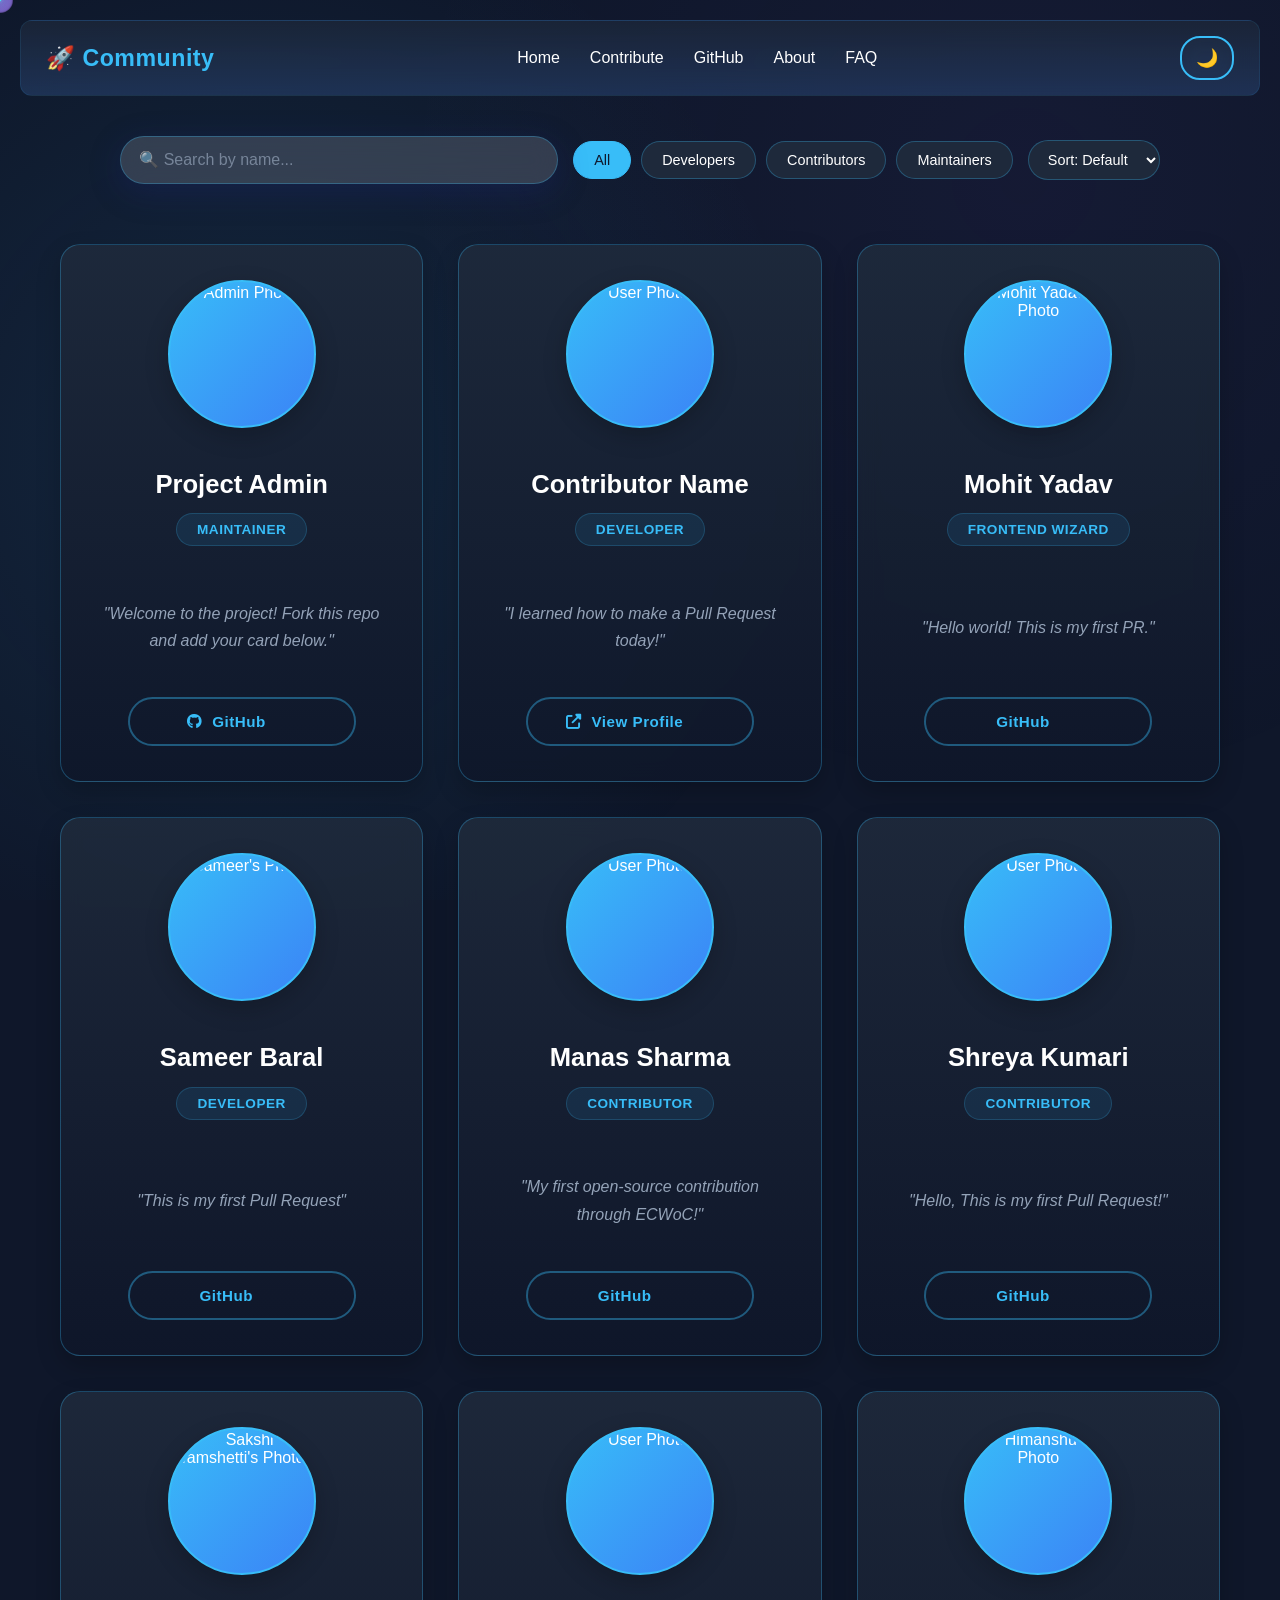
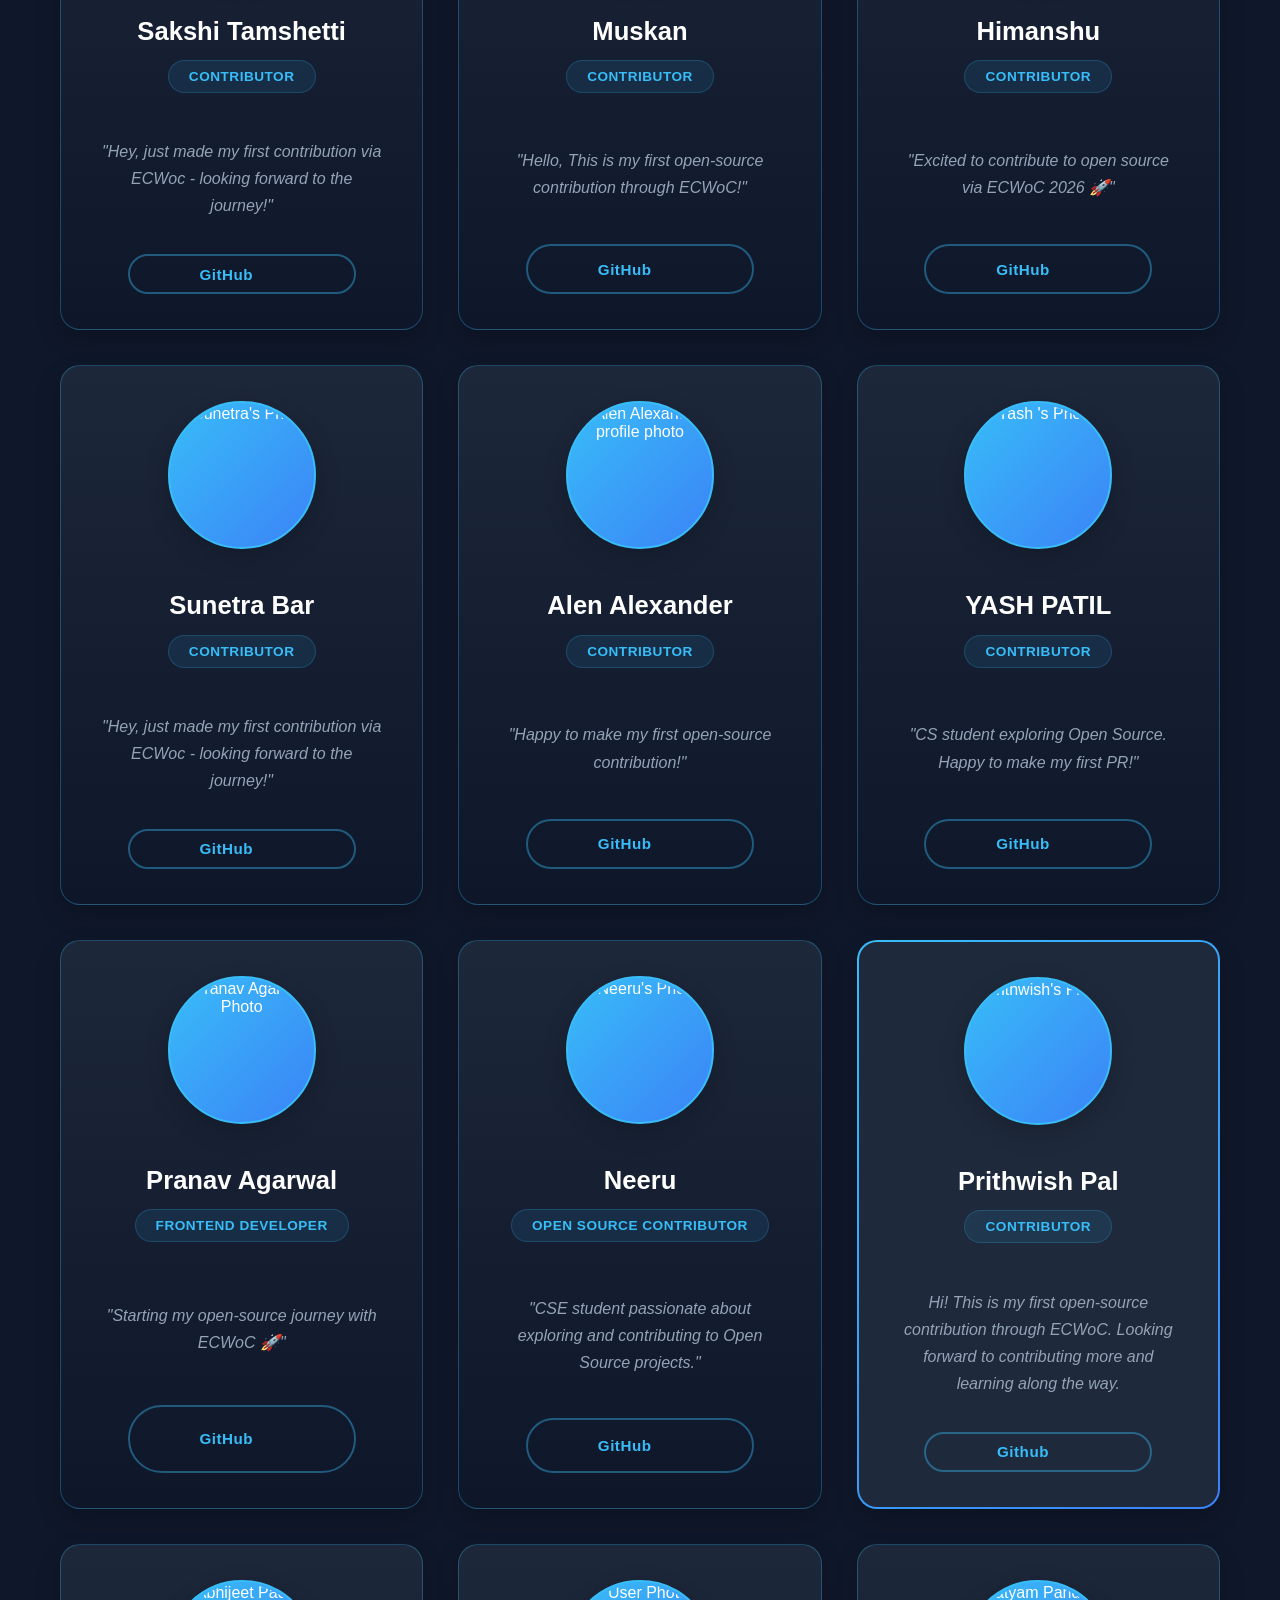
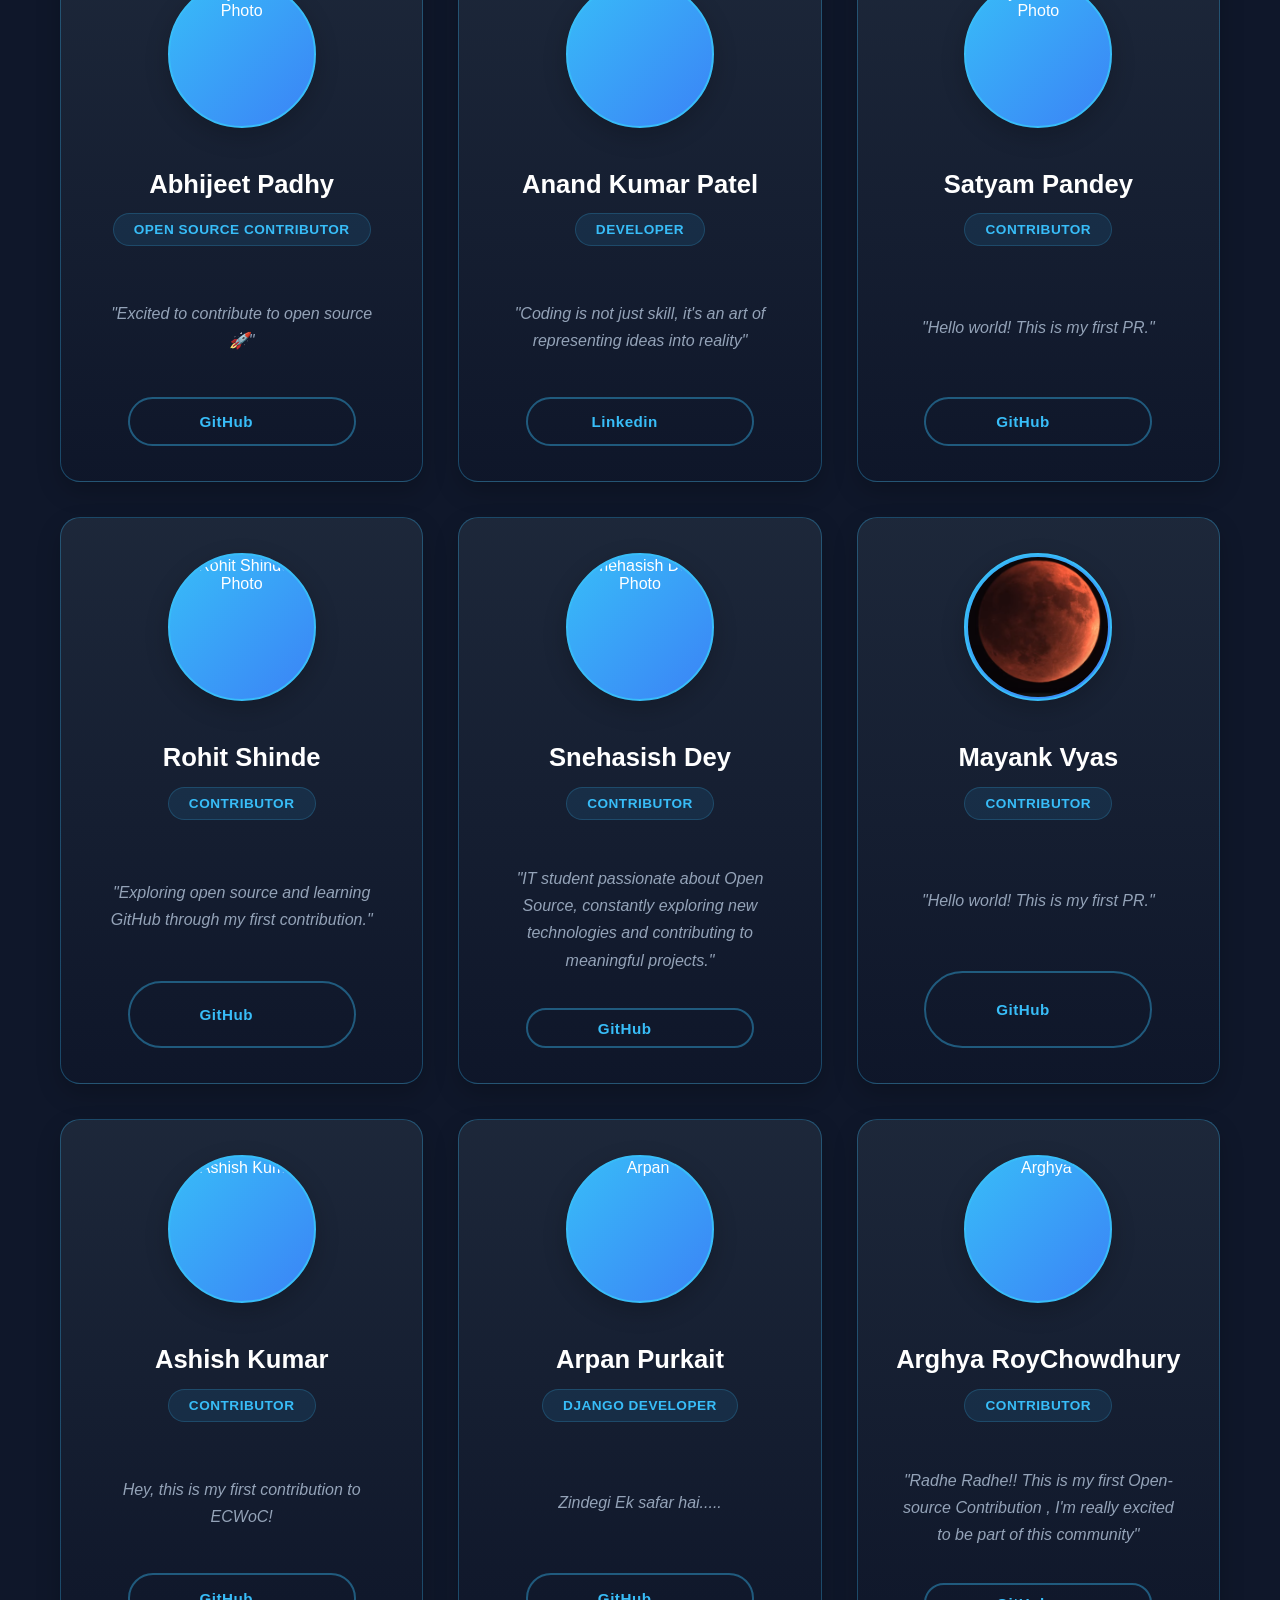
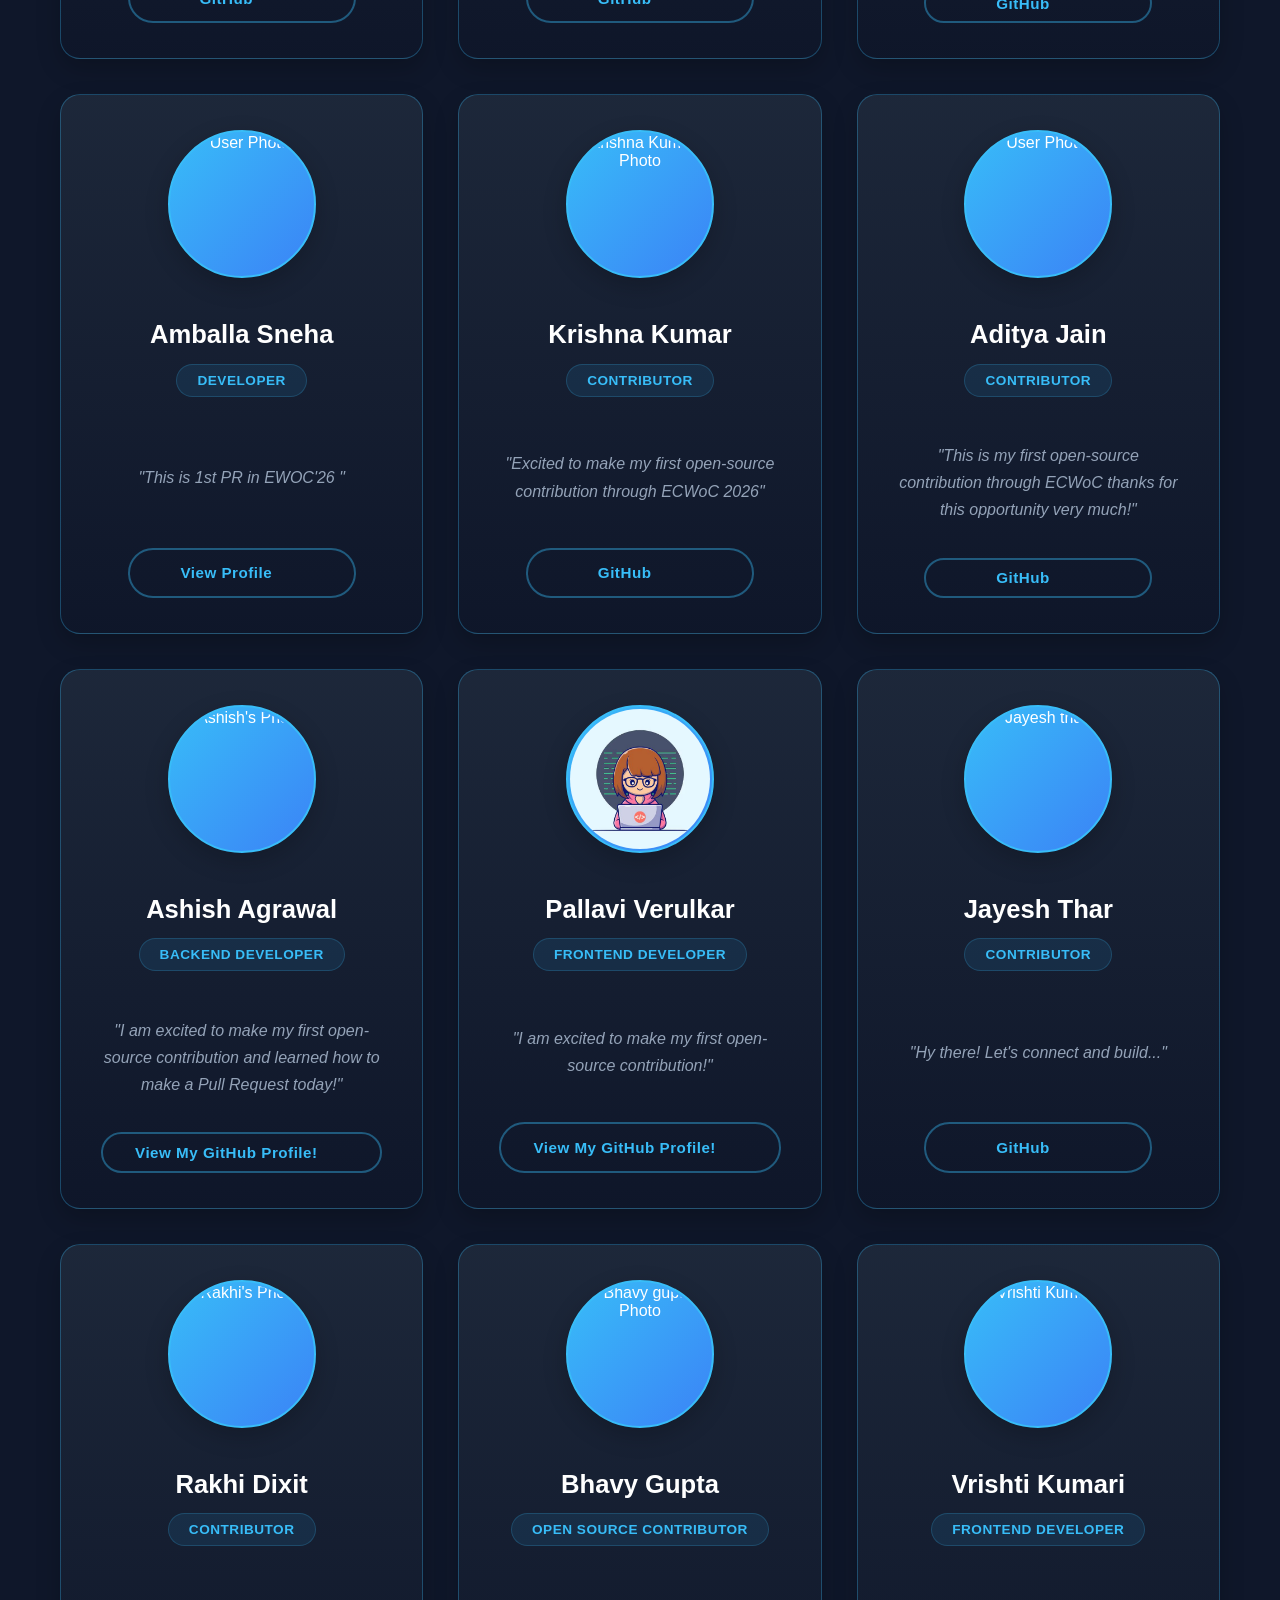
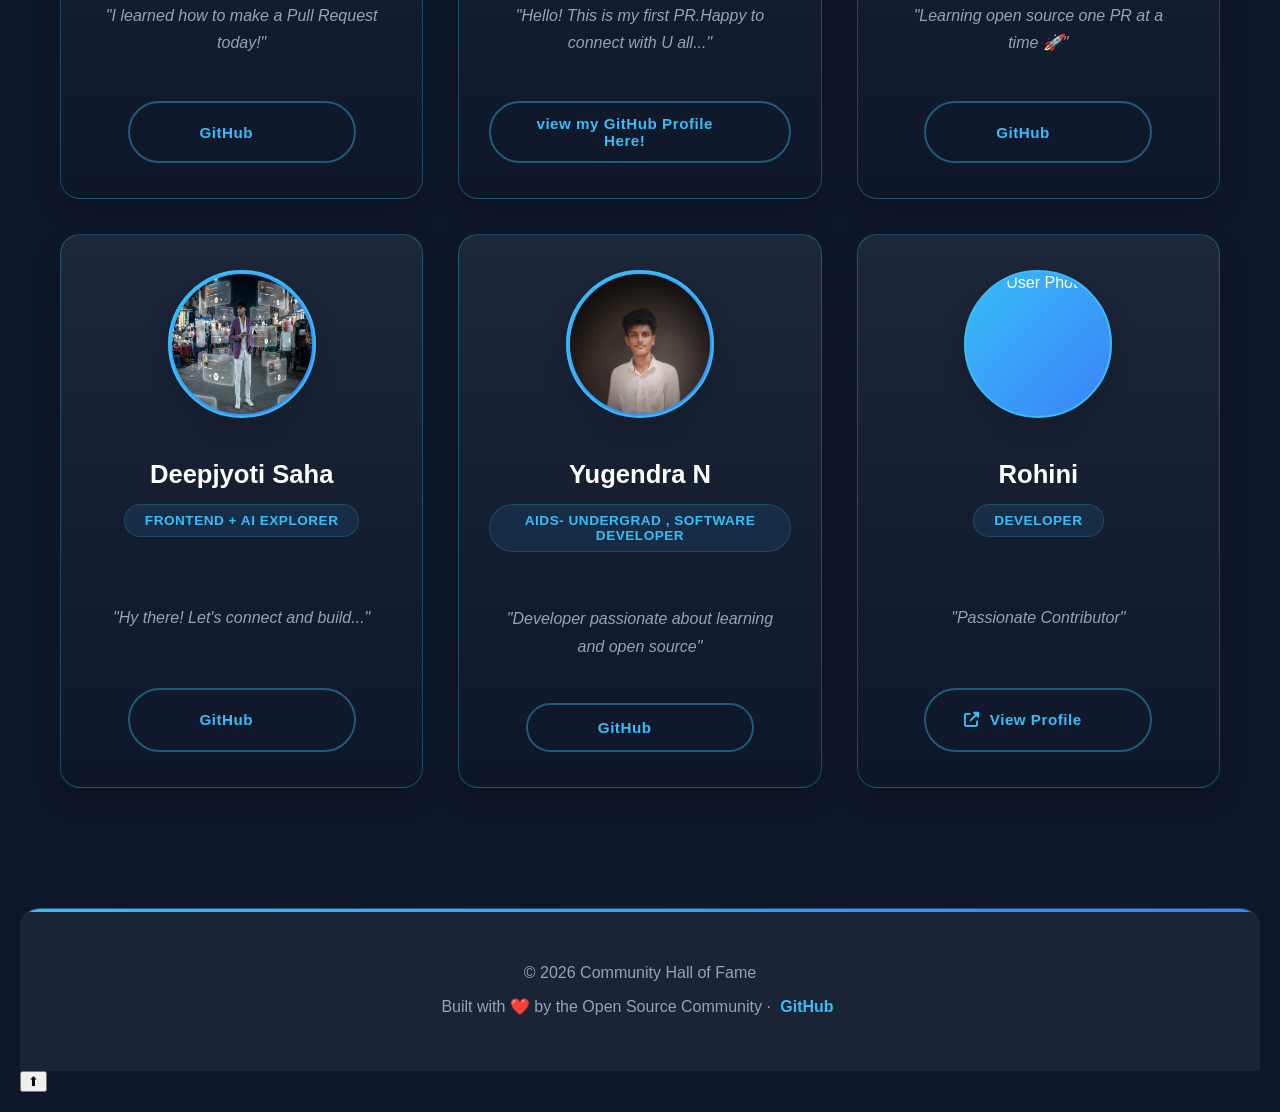
==== commit d8fa6bee: "Merge pull request #127 from Sneha-Amballa/faq-page add FAQ page to improve contributor onboarding" ====
--- a/index.html
+++ b/index.html
@@ -8,7 +8,6 @@
     <title>Community Card Showcase</title>
     <link rel="stylesheet" href="style.css">
     <link rel="icon" type="image/png" href="Hall of Fame (1).png">
-    <!-- Font Awesome for icons -->
     <link rel="stylesheet" href="https://cdnjs.cloudflare.com/ajax/libs/font-awesome/6.4.0/css/all.min.css">
 </head>
 
@@ -49,41 +48,44 @@
         <div class="circle"></div>
         <div class="circle"></div>
         <div class="circle"></div>
-    </div>
-
-    <script>
+      </div>
+      <script>
         document.addEventListener("DOMContentLoaded", function () {
-            const coords = { x: 0, y: 0 };
-            const circles = document.querySelectorAll(".circle");
-
-            circles.forEach(function (circle) {
-                circle.x = 0;
-                circle.y = 0;
+          const coords = { x: 0, y: 0 };
+          const circles = document.querySelectorAll(".circle");
+
+          circles.forEach(function (circle) {
+            circle.x = 0;
+            circle.y = 0;
+          });
+
+          window.addEventListener("mousemove", function (e) {
+            coords.x = e.pageX;
+            coords.y = e.pageY - window.scrollY; // Adjust for vertical scroll position
+          });
+
+          function animateCircles() {
+            let x = coords.x;
+            let y = coords.y; 
+            circles.forEach(function (circle, index) {
+              circle.style.left = `${x - 12}px`;
+              circle.style.top = `${y - 12}px`;
+              circle.style.transform = `scale(${(circles.length - index) / circles.length})`;
+              const nextCircle = circles[index + 1] || circles[0];
+              circle.x = x;
+              circle.y = y;
+                            x += (nextCircle.x - x) * 0.3;
+              y += (nextCircle.y - y) * 0.3;
             });
 
-            window.addEventListener("mousemove", function (e) {
-                coords.x = e.pageX;
-                coords.y = e.pageY - window.scrollY;
-            });
-
-            function animateCircles() {
-                let x = coords.x;
-                let y = coords.y;
-                circles.forEach(function (circle, index) {
-                    circle.style.left = `${x - 12}px`;
-                    circle.style.top = `${y - 12}px`;
-                    circle.style.transform = `scale(${(circles.length - index) / circles.length})`;
-                    const nextCircle = circles[index + 1] || circles[0];
-                    circle.x = x;
-                    circle.y = y;
-                    x += (nextCircle.x - x) * 0.3;
-                    y += (nextCircle.y - y) * 0.3;
-                });
-                requestAnimationFrame(animateCircles);
-            }
-            animateCircles();
+            requestAnimationFrame(animateCircles);
+          }
+
+          animateCircles();
         });
-    </script>
+
+      </script>
+
 
     <!-- NAVBAR START -->
     <nav class="navbar">
@@ -101,31 +103,13 @@
             <li><a href="contribute.html">Contribute</a></li>
             <li><a href="https://github.com/Jayanta2004" target="_blank">GitHub</a></li>
             <li><a href="about.html">About</a></li>
+            <li><a href="faq.html">FAQ</a></li>
+
         </ul>
-
-        <button id="themeToggle" class="theme-toggle">🌙</button>
+        
+    <button id="themeToggle" class="theme-toggle">🌙</button>
     </nav>
-    <!-- NAVBAR END -->
-
-    <!-- 🔢 CONTRIBUTOR STATS -->
-    <section class="stats-container">
-        <div class="stat-card">
-            <span id="totalCount">0</span>
-            <p>Total Members</p>
-        </div>
-        <div class="stat-card">
-            <span id="devCount">0</span>
-            <p>Developers</p>
-        </div>
-        <div class="stat-card">
-            <span id="contributorCount">0</span>
-            <p>Contributors</p>
-        </div>
-        <div class="stat-card">
-            <span id="maintainerCount">0</span>
-            <p>Maintainers</p>
-        </div>
-    </section>
+
 <!-- NAVBAR END -->
 
 <!-- 🔍 SEARCH & FILTER SECTION -->
@@ -152,98 +136,15 @@
         <option value="newest">Newest First</option>
     </select>
 </section>
-
-<!-- 🔢 CONTRIBUTOR STATS -->
-<section class="stats-container">
-    <div class="stat-card">
-        <span id="totalCount">0</span>
-        <p>Total Members</p>
-    </div>
-    <div class="stat-card">
-        <span id="devCount">0</span>
-        <p>Developers</p>
-    </div>
-    <div class="stat-card">
-        <span id="contributorCount">0</span>
-        <p>Contributors</p>
-    </div>
-    <div class="stat-card">
-        <span id="maintainerCount">0</span>
-        <p>Maintainers</p>
-    </div>
-</section>
-<!-- 🔎 FILTER & SORT CONTROLS -->
-<div class="controls">
-    <input 
-        type="text" 
-        id="searchInput" 
-        placeholder="Search by name..." 
-    />
-
-    <select id="roleFilter">
-        <option value="all">All Roles</option>
-        <option value="developer">Developer</option>
-        <option value="contributor">Contributor</option>
-        <option value="maintainer">Maintainer</option>
-    </select>
-
-    <select id="sortSelect">
-        <option value="default">Sort By</option>
-        <option value="az">A–Z</option>
-        <option value="za">Z–A</option>
-        <option value="newest">Newest</option>
-    </select>
-
-    <button id="resetFilters">Reset</button>
-</div>
-
-
-<!-- No Results Message -->
-<div class="no-results" id="noResults">
-    <i class="fas fa-search"></i>
-    <p>No contributors found matching your search.</p>
-</div>
-
-    <!-- 🎲 RANDOM CARD BUTTON -->
-    <div class="random-button-container">
-        <button id="random-card-btn" class="random-btn">
-            Pick Developer
-        </button>
-    </div>
+    
+
+    <!-- Main heading of the website -->
 
     <!-- Container that holds all the profile cards -->
     <div class="card-container">
 
         <!-- ADMIN CARD - Don't modify this card -->
         <div class="card">
-            <img src="images/admin.jpg" alt="Admin Photo" class="card-img">
-            <h2>Project Admin</h2>
-            <span class="role">Maintainer</span>
-            <p>"Welcome to the project! Fork this repo and add your card below."</p>
-            <div class="card-actions">
-                <a href="https://github.com/Jayanta2004" class="card-btn" target="_blank">GitHub</a>
-                <div class="share-container">
-                    <button class="share-btn" onclick="toggleShareMenu(this)">
-                        <i class="fas fa-share-alt"></i> Share
-                    </button>
-                    <div class="share-dropup">
-                        <a href="javascript:void(0)" onclick="shareToWhatsApp('Project Admin')">
-                            <i class="fab fa-whatsapp"></i>
-                        </a>
-                        <a href="javascript:void(0)" onclick="shareToLinkedIn('Project Admin')">
-                            <i class="fab fa-linkedin"></i>
-                        </a>
-                        <a href="javascript:void(0)" onclick="shareToTwitter('Project Admin')">
-                            <i class="fab fa-twitter"></i>
-                        </a>
-                        <a href="javascript:void(0)" onclick="shareToFacebook('Project Admin')">
-                            <i class="fab fa-facebook"></i>
-                        </a>
-                        <a href="javascript:void(0)" onclick="copyProfileLink('Project Admin')">
-                            <i class="fas fa-link"></i>
-                        </a>
-                    </div>
-                </div>
             <div class="card-inner">
                 <img src="images/admin.jpg" alt="Admin Photo" class="card-img">
                 <h2>Project Admin</h2>
@@ -258,34 +159,6 @@
         <!-- 👇 CONTRIBUTORS: START COPYING FROM HERE 👇 -->
         <!-- This is the TEMPLATE card - copy this entire block and paste it below -->
         <div class="card">
-            <img src="images/user.png" alt="User Photo" class="card-img">
-            <h2>Contributor Name</h2>
-            <span class="role">Developer</span>
-            <p>"I learned how to make a Pull Request today!"</p>
-            <div class="card-actions">
-                <a href="#" class="card-btn" target="_blank">View Profile</a>
-                <div class="share-container">
-                    <button class="share-btn" onclick="toggleShareMenu(this)">
-                        <i class="fas fa-share-alt"></i> Share
-                    </button>
-                    <div class="share-dropup">
-                        <a href="javascript:void(0)" onclick="shareToWhatsApp('Contributor Name')">
-                            <i class="fab fa-whatsapp"></i>
-                        </a>
-                        <a href="javascript:void(0)" onclick="shareToLinkedIn('Contributor Name')">
-                            <i class="fab fa-linkedin"></i>
-                        </a>
-                        <a href="javascript:void(0)" onclick="shareToTwitter('Contributor Name')">
-                            <i class="fab fa-twitter"></i>
-                        </a>
-                        <a href="javascript:void(0)" onclick="shareToFacebook('Contributor Name')">
-                            <i class="fab fa-facebook"></i>
-                        </a>
-                        <a href="javascript:void(0)" onclick="copyProfileLink('Contributor Name')">
-                            <i class="fas fa-link"></i> 
-                        </a>
-                    </div>
-                </div>
             <div class="card-inner">
                 <img src="images/user.png" alt="User Photo" class="card-img">
                 <h2>Contributor Name</h2>
@@ -303,63 +176,15 @@
             <h2>Mohit Yadav</h2>
             <span class="role">Frontend Wizard</span>
             <p>"Hello world! This is my first PR."</p>
-            <div class="card-actions">
-                <a href="https://github.com/19-mohityadav" class="card-btn" target="_blank">GitHub</a>
-                <div class="share-container">
-                    <button class="share-btn" onclick="toggleShareMenu(this)">
-                        <i class="fas fa-share-alt"></i> Share
-                    </button>
-                    <div class="share-dropup">
-                        <a href="javascript:void(0)" onclick="shareToWhatsApp('Mohit Yadav')">
-                            <i class="fab fa-whatsapp"></i>
-                        </a>
-                        <a href="javascript:void(0)" onclick="shareToLinkedIn('Mohit Yadav')">
-                            <i class="fab fa-linkedin"></i> 
-                        </a>
-                        <a href="javascript:void(0)" onclick="shareToTwitter('Mohit Yadav')">
-                            <i class="fab fa-twitter"></i> 
-                        </a>
-                        <a href="javascript:void(0)" onclick="shareToFacebook('Mohit Yadav')">
-                            <i class="fab fa-facebook"></i> 
-                        </a>
-                        <a href="javascript:void(0)" onclick="copyProfileLink('Mohit Yadav')">
-                            <i class="fas fa-link"></i>
-                        </a>
-                    </div>
-                </div>
-            </div>
-        </div>
-
+            <a href="https://github.com/19-mohityadav" class="card-btn" target="_blank">GitHub</a>
+        </div>
+        
         <div class="card">
             <img src="images/Sameer-Baral.jpg" alt="Sameer's Photo" class="card-img">
             <h2>Sameer Baral</h2>
             <span class="role">Developer</span>
             <p>"This is my first Pull Request"</p>
-            <div class="card-actions">
-                <a href="https://github.com/SameerBaral" class="card-btn" target="_blank">GitHub</a>
-                <div class="share-container">
-                    <button class="share-btn" onclick="toggleShareMenu(this)">
-                        <i class="fas fa-share-alt"></i> Share
-                    </button>
-                    <div class="share-dropup">
-                        <a href="javascript:void(0)" onclick="shareToWhatsApp('Sameer Baral')">
-                            <i class="fab fa-whatsapp"></i> 
-                        </a>
-                        <a href="javascript:void(0)" onclick="shareToLinkedIn('Sameer Baral')">
-                            <i class="fab fa-linkedin"></i> 
-                        </a>
-                        <a href="javascript:void(0)" onclick="shareToTwitter('Sameer Baral')">
-                            <i class="fab fa-twitter"></i>
-                        </a>
-                        <a href="javascript:void(0)" onclick="shareToFacebook('Sameer Baral')">
-                            <i class="fab fa-facebook"></i>
-                        </a>
-                        <a href="javascript:void(0)" onclick="copyProfileLink('Sameer Baral')">
-                            <i class="fas fa-link"></i> 
-                        </a>
-                    </div>
-                </div>
-            </div>
+            <a href="https://github.com/SameerBaral" class="card-btn" target="_blank">GitHub</a>
         </div>
 
         <div class="card">
@@ -367,31 +192,7 @@
             <h2>Manas Sharma</h2>
             <span class="role">Contributor</span>
             <p>"My first open-source contribution through ECWoC!"</p>
-            <div class="card-actions">
-                <a href="https://github.com/ManasCodez" class="card-btn" target="_blank">GitHub</a>
-                <div class="share-container">
-                    <button class="share-btn" onclick="toggleShareMenu(this)">
-                        <i class="fas fa-share-alt"></i> Share
-                    </button>
-                    <div class="share-dropup">
-                        <a href="javascript:void(0)" onclick="shareToWhatsApp('Manas Sharma')">
-                            <i class="fab fa-whatsapp"></i> 
-                        </a>
-                        <a href="javascript:void(0)" onclick="shareToLinkedIn('Manas Sharma')">
-                            <i class="fab fa-linkedin"></i>
-                        </a>
-                        <a href="javascript:void(0)" onclick="shareToTwitter('Manas Sharma')">
-                            <i class="fab fa-twitter"></i> 
-                        </a>
-                        <a href="javascript:void(0)" onclick="shareToFacebook('Manas Sharma')">
-                            <i class="fab fa-facebook"></i>
-                        </a>
-                        <a href="javascript:void(0)" onclick="copyProfileLink('Manas Sharma')">
-                            <i class="fas fa-link"></i> 
-                        </a>
-                    </div>
-                </div>
-            </div>
+            <a href="https://github.com/ManasCodez" class="card-btn" target="_blank">GitHub</a>
         </div>
 
         <div class="card">
@@ -399,31 +200,7 @@
             <h2>Shreya Kumari</h2>
             <span class="role">Contributor</span>
             <p>"Hello, This is my first Pull Request!"</p>
-            <div class="card-actions">
-                <a href="https://github.com/Shreyyyi" class="card-btn" target="_blank">GitHub</a>
-                <div class="share-container">
-                    <button class="share-btn" onclick="toggleShareMenu(this)">
-                        <i class="fas fa-share-alt"></i> Share
-                    </button>
-                    <div class="share-dropup">
-                        <a href="javascript:void(0)" onclick="shareToWhatsApp('Shreya Kumari')">
-                            <i class="fab fa-whatsapp"></i>
-                        </a>
-                        <a href="javascript:void(0)" onclick="shareToLinkedIn('Shreya Kumari')">
-                            <i class="fab fa-linkedin"></i>
-                        </a>
-                        <a href="javascript:void(0)" onclick="shareToTwitter('Shreya Kumari')">
-                            <i class="fab fa-twitter"></i>
-                        </a>
-                        <a href="javascript:void(0)" onclick="shareToFacebook('Shreya Kumari')">
-                            <i class="fab fa-facebook"></i> 
-                        </a>
-                        <a href="javascript:void(0)" onclick="copyProfileLink('Shreya Kumari')">
-                            <i class="fas fa-link"></i>
-                        </a>
-                    </div>
-                </div>
-            </div>
+            <a href="https://github.com/Shreyyyi" class="card-btn" target="_blank">GitHub</a>
         </div>
 
         <div class="card">
@@ -431,30 +208,7 @@
             <h2>Sakshi Tamshetti</h2>
             <span class="role">Contributor</span>
             <p>"Hey, just made my first contribution via ECWoc - looking forward to the journey!"</p>
-            <div class="card-actions">
-                <a href="https://github.com/SakshiTamshetti" class="card-btn" target="_blank">GitHub</a>
-                <div class="share-container">
-                    <button class="share-btn" onclick="toggleShareMenu(this)">
-                        <i class="fas fa-share-alt"></i> Share
-                    </button>
-                    <div class="share-dropup">
-                        <a href="javascript:void(0)" onclick="shareToWhatsApp('Sakshi Tamshetti')">
-                            <i class="fab fa-whatsapp"></i> 
-                        <a href="javascript:void(0)" onclick="shareToLinkedIn('Sakshi Tamshetti')">
-                            <i class="fab fa-linkedin"></i> 
-                        </a>
-                        <a href="javascript:void(0)" onclick="shareToTwitter('Sakshi Tamshetti')">
-                            <i class="fab fa-twitter"></i>
-                        </a>
-                        <a href="javascript:void(0)" onclick="shareToFacebook('Sakshi Tamshetti')">
-                            <i class="fab fa-facebook"></i> 
-                        </a>
-                        <a href="javascript:void(0)" onclick="copyProfileLink('Sakshi Tamshetti')">
-                            <i class="fas fa-link"></i>
-                        </a>
-                    </div>
-                </div>
-            </div>
+            <a href="https://github.com/SakshiTamshetti" class="card-btn" target="_blank">GitHub</a>
         </div>
 
         <div class="card">
@@ -462,31 +216,7 @@
             <h2>Muskan</h2>
             <span class="role">Contributor</span>
             <p>"Hello, This is my first open-source contribution through ECWoC!"</p>
-            <div class="card-actions">
-                <a href="https://github.com/squirrelk6755-ctrl" class="card-btn" target="_blank">GitHub</a>
-                <div class="share-container">
-                    <button class="share-btn" onclick="toggleShareMenu(this)">
-                        <i class="fas fa-share-alt"></i> Share
-                    </button>
-                    <div class="share-dropup">
-                        <a href="javascript:void(0)" onclick="shareToWhatsApp('Muskan')">
-                            <i class="fab fa-whatsapp"></i>
-                        </a>
-                        <a href="javascript:void(0)" onclick="shareToLinkedIn('Muskan')">
-                            <i class="fab fa-linkedin"></i>
-                        </a>
-                        <a href="javascript:void(0)" onclick="shareToTwitter('Muskan')">
-                            <i class="fab fa-twitter"></i>
-                        </a>
-                        <a href="javascript:void(0)" onclick="shareToFacebook('Muskan')">
-                            <i class="fab fa-facebook"></i>
-                        </a>
-                        <a href="javascript:void(0)" onclick="copyProfileLink('Muskan')">
-                            <i class="fas fa-link"></i> 
-                        </a>
-                    </div>
-                </div>
-            </div>
+            <a href="https://github.com/squirrelk6755-ctrl" class="card-btn" target="_blank">GitHub</a>
         </div>
 
         <div class="card">
@@ -494,63 +224,15 @@
             <h2>Himanshu</h2>
             <span class="role">Contributor</span>
             <p>"Excited to contribute to open source via ECWoC 2026 🚀"</p>
-            <div class="card-actions">
-                <a href="https://github.com/bugVixen-M" class="card-btn" target="_blank">GitHub</a>
-                <div class="share-container">
-                    <button class="share-btn" onclick="toggleShareMenu(this)">
-                        <i class="fas fa-share-alt"></i> Share
-                    </button>
-                    <div class="share-dropup">
-                        <a href="javascript:void(0)" onclick="shareToWhatsApp('Himanshu')">
-                            <i class="fab fa-whatsapp"></i>
-                        </a>
-                        <a href="javascript:void(0)" onclick="shareToLinkedIn('Himanshu')">
-                            <i class="fab fa-linkedin"></i>
-                        </a>
-                        <a href="javascript:void(0)" onclick="shareToTwitter('Himanshu')">
-                            <i class="fab fa-twitter"></i>
-                        </a>
-                        <a href="javascript:void(0)" onclick="shareToFacebook('Himanshu')">
-                            <i class="fab fa-facebook"></i>
-                        </a>
-                        <a href="javascript:void(0)" onclick="copyProfileLink('Himanshu')">
-                            <i class="fas fa-link"></i>
-                        </a>
-                    </div>
-                </div>
-            </div>
-        </div>
-
+            <a href="https://github.com/bugVixen-M" class="card-btn" target="_blank">GitHub</a>
+        </div>
+        
         <div class="card">
             <img src="images/Sunetra-Bar.jpg" alt="Sunetra's Photo" class="card-img">
             <h2>Sunetra Bar</h2>
             <span class="role">Contributor</span>
             <p>"Hey, just made my first contribution via ECWoc - looking forward to the journey!"</p>
-            <div class="card-actions">
-                <a href="https://github.com/Bar-7150" class="card-btn" target="_blank">GitHub</a>
-                <div class="share-container">
-                    <button class="share-btn" onclick="toggleShareMenu(this)">
-                        <i class="fas fa-share-alt"></i> Share
-                    </button>
-                    <div class="share-dropup">
-                        <a href="javascript:void(0)" onclick="shareToWhatsApp('Sunetra Bar')">
-                            <i class="fab fa-whatsapp"></i> 
-                        </a>
-                        <a href="javascript:void(0)" onclick="shareToLinkedIn('Sunetra Bar')">
-                            <i class="fab fa-linkedin"></i>
-                        </a>
-                        <a href="javascript:void(0)" onclick="shareToTwitter('Sunetra Bar')">
-                            <i class="fab fa-twitter"></i>
-                        </a>
-                        <a href="javascript:void(0)" onclick="shareToFacebook('Sunetra Bar')">
-                            <i class="fab fa-facebook"></i>
-                        </a>
-                        <a href="javascript:void(0)" onclick="copyProfileLink('Sunetra Bar')">
-                            <i class="fas fa-link"></i> 
-                        </a>
-                    </div>
-                </div>
-            </div>
+            <a href="https://github.com/Bar-7150" class="card-btn" target="_blank">GitHub</a>
         </div>
 
         <div class="card">
@@ -558,31 +240,7 @@
             <h2>Alen Alexander</h2>
             <span class="role">Contributor</span>
             <p>"Happy to make my first open-source contribution!"</p>
-            <div class="card-actions">
-                <a href="https://github.com/alenalex-009" class="card-btn" target="_blank">GitHub</a>
-                <div class="share-container">
-                    <button class="share-btn" onclick="toggleShareMenu(this)">
-                        <i class="fas fa-share-alt"></i> Share
-                    </button>
-                    <div class="share-dropup">
-                        <a href="javascript:void(0)" onclick="shareToWhatsApp('Alen Alexander')">
-                            <i class="fab fa-whatsapp"></i>
-                        </a>
-                        <a href="javascript:void(0)" onclick="shareToLinkedIn('Alen Alexander')">
-                            <i class="fab fa-linkedin"></i> 
-                        </a>
-                        <a href="javascript:void(0)" onclick="shareToTwitter('Alen Alexander')">
-                            <i class="fab fa-twitter"></i>
-                        </a>
-                        <a href="javascript:void(0)" onclick="shareToFacebook('Alen Alexander')">
-                            <i class="fab fa-facebook"></i>
-                        </a>
-                        <a href="javascript:void(0)" onclick="copyProfileLink('Alen Alexander')">
-                            <i class="fas fa-link"></i>
-                        </a>
-                    </div>
-                </div>
-            </div>
+            <a href="https://github.com/alenalex-009" class="card-btn" target="_blank">GitHub</a>
         </div>
 
         <div class="card">
@@ -590,31 +248,7 @@
             <h2>YASH PATIL</h2>
             <span class="role">Contributor</span>
             <p>"CS student exploring Open Source. Happy to make my first PR!"</p>
-            <div class="card-actions">
-                <a href="https://github.com/yash12991" class="card-btn" target="_blank">GitHub</a>
-                <div class="share-container">
-                    <button class="share-btn" onclick="toggleShareMenu(this)">
-                        <i class="fas fa-share-alt"></i> Share
-                    </button>
-                    <div class="share-dropup">
-                        <a href="javascript:void(0)" onclick="shareToWhatsApp('YASH PATIL')">
-                            <i class="fab fa-whatsapp"></i>
-                        </a>
-                        <a href="javascript:void(0)" onclick="shareToLinkedIn('YASH PATIL')">
-                            <i class="fab fa-linkedin"></i> 
-                        </a>
-                        <a href="javascript:void(0)" onclick="shareToTwitter('YASH PATIL')">
-                            <i class="fab fa-twitter"></i> 
-                        </a>
-                        <a href="javascript:void(0)" onclick="shareToFacebook('YASH PATIL')">
-                            <i class="fab fa-facebook"></i> 
-                        </a>
-                        <a href="javascript:void(0)" onclick="copyProfileLink('YASH PATIL')">
-                            <i class="fas fa-link"></i>
-                        </a>
-                    </div>
-                </div>
-            </div>
+            <a href="https://github.com/yash12991" class="card-btn" target="_blank">GitHub</a>
         </div>
 
         <div class="card">
@@ -622,31 +256,7 @@
             <h2>Pranav Agarwal</h2>
             <span class="role">Frontend Developer</span>
             <p>"Starting my open-source journey with ECWoC 🚀"</p>
-            <div class="card-actions">
-                <a href="https://github.com/agarwalpranav0711" class="card-btn" target="_blank">GitHub</a>
-                <div class="share-container">
-                    <button class="share-btn" onclick="toggleShareMenu(this)">
-                        <i class="fas fa-share-alt"></i> Share
-                    </button>
-                    <div class="share-dropup">
-                        <a href="javascript:void(0)" onclick="shareToWhatsApp('Pranav Agarwal')">
-                            <i class="fab fa-whatsapp"></i> 
-                        </a>
-                        <a href="javascript:void(0)" onclick="shareToLinkedIn('Pranav Agarwal')">
-                            <i class="fab fa-linkedin"></i> 
-                        </a>
-                        <a href="javascript:void(0)" onclick="shareToTwitter('Pranav Agarwal')">
-                            <i class="fab fa-twitter"></i>
-                        </a>
-                        <a href="javascript:void(0)" onclick="shareToFacebook('Pranav Agarwal')">
-                            <i class="fab fa-facebook"></i>
-                        </a>
-                        <a href="javascript:void(0)" onclick="copyProfileLink('Pranav Agarwal')">
-                            <i class="fas fa-link"></i>
-                        </a>
-                    </div>
-                </div>
-            </div>
+            <a href="https://github.com/agarwalpranav0711" class="card-btn" target="_blank">GitHub</a>
         </div>
 
         <div class="card">
@@ -654,31 +264,7 @@
             <h2>Neeru</h2>
             <span class="role">Open Source Contributor</span>
             <p>"CSE student passionate about exploring and contributing to Open Source projects."</p>
-            <div class="card-actions">
-                <a href="https://github.com/neeru24" class="card-btn" target="_blank">GitHub</a>
-                <div class="share-container">
-                    <button class="share-btn" onclick="toggleShareMenu(this)">
-                        <i class="fas fa-share-alt"></i> Share
-                    </button>
-                    <div class="share-dropup">
-                        <a href="javascript:void(0)" onclick="shareToWhatsApp('Neeru')">
-                            <i class="fab fa-whatsapp"></i>
-                        </a>
-                        <a href="javascript:void(0)" onclick="shareToLinkedIn('Neeru')">
-                            <i class="fab fa-linkedin"></i> 
-                        </a>
-                        <a href="javascript:void(0)" onclick="shareToTwitter('Neeru')">
-                            <i class="fab fa-twitter"></i> 
-                        </a>
-                        <a href="javascript:void(0)" onclick="shareToFacebook('Neeru')">
-                            <i class="fab fa-facebook"></i>
-                        </a>
-                        <a href="javascript:void(0)" onclick="copyProfileLink('Neeru')">
-                            <i class="fas fa-link"></i>
-                        </a>
-                    </div>
-                </div>
-            </div>
+            <a href="https://github.com/neeru24" class="card-btn" target="_blank">GitHub</a>
         </div>
 
         <div class="card prithwish-custom-style">
@@ -687,31 +273,7 @@
             <span class="role">Contributor</span>
             <p>Hi! This is my first open-source contribution through ECWoC. Looking forward to contributing more and
                 learning along the way.</p>
-            <div class="card-actions">
-                <a href="https://github.com/Prithwish2025" class="card-btn" target="_blank">Github</a>
-                <div class="share-container">
-                    <button class="share-btn" onclick="toggleShareMenu(this)">
-                        <i class="fas fa-share-alt"></i> Share
-                    </button>
-                    <div class="share-dropup">
-                        <a href="javascript:void(0)" onclick="shareToWhatsApp('Prithwish Pal')">
-                            <i class="fab fa-whatsapp"></i> 
-                        </a>
-                        <a href="javascript:void(0)" onclick="shareToLinkedIn('Prithwish Pal')">
-                            <i class="fab fa-linkedin"></i> 
-                        </a>
-                        <a href="javascript:void(0)" onclick="shareToTwitter('Prithwish Pal')">
-                            <i class="fab fa-twitter"></i>
-                        </a>
-                        <a href="javascript:void(0)" onclick="shareToFacebook('Prithwish Pal')">
-                            <i class="fab fa-facebook"></i> 
-                        </a>
-                        <a href="javascript:void(0)" onclick="copyProfileLink('Prithwish Pal')">
-                            <i class="fas fa-link"></i> 
-                        </a>
-                    </div>
-                </div>
-            </div>
+            <a href="https://github.com/Prithwish2025" class="card-btn" target="_blank">Github</a>
         </div>
 
         <div class="card">
@@ -719,31 +281,7 @@
             <h2>Abhijeet Padhy</h2>
             <span class="role">Open Source Contributor</span>
             <p>"Excited to contribute to open source🚀"</p>
-            <div class="card-actions">
-                <a href="https://github.com/Abhijeet-980" class="card-btn" target="_blank">GitHub</a>
-                <div class="share-container">
-                    <button class="share-btn" onclick="toggleShareMenu(this)">
-                        <i class="fas fa-share-alt"></i> Share
-                    </button>
-                    <div class="share-dropup">
-                        <a href="javascript:void(0)" onclick="shareToWhatsApp('Abhijeet Padhy')">
-                            <i class="fab fa-whatsapp"></i> 
-                        </a>
-                        <a href="javascript:void(0)" onclick="shareToLinkedIn('Abhijeet Padhy')">
-                            <i class="fab fa-linkedin"></i>
-                        </a>
-                        <a href="javascript:void(0)" onclick="shareToTwitter('Abhijeet Padhy')">
-                            <i class="fab fa-twitter"></i> 
-                        </a>
-                        <a href="javascript:void(0)" onclick="shareToFacebook('Abhijeet Padhy')">
-                            <i class="fab fa-facebook"></i> 
-                        </a>
-                        <a href="javascript:void(0)" onclick="copyProfileLink('Abhijeet Padhy')">
-                            <i class="fas fa-link"></i>
-                        </a>
-                    </div>
-                </div>
-            </div>
+            <a href="https://github.com/Abhijeet-980" class="card-btn" target="_blank">GitHub</a>
         </div>
 
         <div class="card">
@@ -751,31 +289,8 @@
             <h2>Anand Kumar Patel</h2>
             <span class="role">Developer</span>
             <p>"Coding is not just skill, it's an art of representing ideas into reality"</p>
-            <div class="card-actions">
-                <a href="https://www.linkedin.com/in/anand-kumar-patel-ba9607371/" class="card-btn" target="_blank">Linkedin</a>
-                <div class="share-container">
-                    <button class="share-btn" onclick="toggleShareMenu(this)">
-                        <i class="fas fa-share-alt"></i> Share
-                    </button>
-                    <div class="share-dropup">
-                        <a href="javascript:void(0)" onclick="shareToWhatsApp('Anand Kumar Patel')">
-                            <i class="fab fa-whatsapp"></i> 
-                        </a>
-                        <a href="javascript:void(0)" onclick="shareToLinkedIn('Anand Kumar Patel')">
-                            <i class="fab fa-linkedin"></i>
-                        </a>
-                        <a href="javascript:void(0)" onclick="shareToTwitter('Anand Kumar Patel')">
-                            <i class="fab fa-twitter"></i>
-                        </a>
-                        <a href="javascript:void(0)" onclick="shareToFacebook('Anand Kumar Patel')">
-                            <i class="fab fa-facebook"></i>
-                        </a>
-                        <a href="javascript:void(0)" onclick="copyProfileLink('Anand Kumar Patel')">
-                            <i class="fas fa-link"></i>
-                        </a>
-                    </div>
-                </div>
-            </div>
+            <a href="https://www.linkedin.com/in/anand-kumar-patel-ba9607371/" class="card-btn"
+                target="_blank">Linkedin</a>
         </div>
 
         <div class="card">
@@ -783,31 +298,7 @@
             <h2>Satyam Pandey</h2>
             <span class="role">Contributor</span>
             <p>"Hello world! This is my first PR."</p>
-            <div class="card-actions">
-                <a href="https://github.com/satyam-pandey" class="card-btn" target="_blank">GitHub</a>
-                <div class="share-container">
-                    <button class="share-btn" onclick="toggleShareMenu(this)">
-                        <i class="fas fa-share-alt"></i> Share
-                    </button>
-                    <div class="share-dropup">
-                        <a href="javascript:void(0)" onclick="shareToWhatsApp('Satyam Pandey')">
-                            <i class="fab fa-whatsapp"></i>
-                        </a>
-                        <a href="javascript:void(0)" onclick="shareToLinkedIn('Satyam Pandey')">
-                            <i class="fab fa-linkedin"></i>
-                        </a>
-                        <a href="javascript:void(0)" onclick="shareToTwitter('Satyam Pandey')">
-                            <i class="fab fa-twitter"></i> 
-                        </a>
-                        <a href="javascript:void(0)" onclick="shareToFacebook('Satyam Pandey')">
-                            <i class="fab fa-facebook"></i>
-                        </a>
-                        <a href="javascript:void(0)" onclick="copyProfileLink('Satyam Pandey')">
-                            <i class="fas fa-link"></i> 
-                        </a>
-                    </div>
-                </div>
-            </div>
+            <a href="https://github.com/satyam-pandey" class="card-btn" target="_blank">GitHub</a>
         </div>
 
         <div class="card">
@@ -815,63 +306,14 @@
             <h2>Rohit Shinde</h2>
             <span class="role">Contributor</span>
             <p>"Exploring open source and learning GitHub through my first contribution."</p>
-            <div class="card-actions">
-                <a href="https://github.com/rohitshinde-tech" class="card-btn" target="_blank">GitHub</a>
-                <div class="share-container">
-                    <button class="share-btn" onclick="toggleShareMenu(this)">
-                        <i class="fas fa-share-alt"></i> Share
-                    </button>
-                    <div class="share-dropup">
-                        <a href="javascript:void(0)" onclick="shareToWhatsApp('Rohit Shinde')">
-                            <i class="fab fa-whatsapp"></i> 
-                        </a>
-                        <a href="javascript:void(0)" onclick="shareToLinkedIn('Rohit Shinde')">
-                            <i class="fab fa-linkedin"></i>
-                        </a>
-                        <a href="javascript:void(0)" onclick="shareToTwitter('Rohit Shinde')">
-                            <i class="fab fa-twitter"></i> 
-                        </a>
-                        <a href="javascript:void(0)" onclick="shareToFacebook('Rohit Shinde')">
-                            <i class="fab fa-facebook"></i> 
-                        </a>
-                        <a href="javascript:void(0)" onclick="copyProfileLink('Rohit Shinde')">
-                            <i class="fas fa-link"></i> 
-                        </a>
-                    </div>
-                </div>
-            </div>
-        </div>
-
+            <a href="https://github.com/rohitshinde-tech" class="card-btn" target="_blank">GitHub</a>
+        </div>
         <div class="card">
             <img src="images/Snehasish-tech.jpeg" alt="Snehasish Dey's Photo" class="card-img">
             <h2>Snehasish Dey</h2>
             <span class="role">Contributor</span>
             <p>"IT student passionate about Open Source, constantly exploring new technologies and contributing to meaningful projects."</p>
-            <div class="card-actions">
-                <a href="https://github.com/Snehasish-tech" class="card-btn" target="_blank">GitHub</a>
-                <div class="share-container">
-                    <button class="share-btn" onclick="toggleShareMenu(this)">
-                        <i class="fas fa-share-alt"></i> Share
-                    </button>
-                    <div class="share-dropup">
-                        <a href="javascript:void(0)" onclick="shareToWhatsApp('Snehasish Dey')">
-                            <i class="fab fa-whatsapp"></i> 
-                        </a>
-                        <a href="javascript:void(0)" onclick="shareToLinkedIn('Snehasish Dey')">
-                            <i class="fab fa-linkedin"></i> 
-                        </a>
-                        <a href="javascript:void(0)" onclick="shareToTwitter('Snehasish Dey')">
-                            <i class="fab fa-twitter"></i>
-                        </a>
-                        <a href="javascript:void(0)" onclick="shareToFacebook('Snehasish Dey')">
-                            <i class="fab fa-facebook"></i>
-                        </a>
-                        <a href="javascript:void(0)" onclick="copyProfileLink('Snehasish Dey')">
-                            <i class="fas fa-link"></i> 
-                        </a>
-                    </div>
-                </div>
-            </div>
+            <a href="https://github.com/Snehasish-tech" class="card-btn" target="_blank">GitHub</a>
         </div>
 
         <div class="card">
@@ -879,31 +321,7 @@
             <h2>Mayank Vyas</h2>
             <span class="role">Contributor</span>
             <p>"Hello world! This is my first PR."</p>
-            <div class="card-actions">
-                <a href="https://github.com/mayankvya" class="card-btn" target="_blank">GitHub</a>
-                <div class="share-container">
-                    <button class="share-btn" onclick="toggleShareMenu(this)">
-                        <i class="fas fa-share-alt"></i> Share
-                    </button>
-                    <div class="share-dropup">
-                        <a href="javascript:void(0)" onclick="shareToWhatsApp('Mayank Vyas')">
-                            <i class="fab fa-whatsapp"></i> 
-                        </a>
-                        <a href="javascript:void(0)" onclick="shareToLinkedIn('Mayank Vyas')">
-                            <i class="fab fa-linkedin"></i>
-                        </a>
-                        <a href="javascript:void(0)" onclick="shareToTwitter('Mayank Vyas')">
-                            <i class="fab fa-twitter"></i>
-                        </a>
-                        <a href="javascript:void(0)" onclick="shareToFacebook('Mayank Vyas')">
-                            <i class="fab fa-facebook"></i>
-                        </a>
-                        <a href="javascript:void(0)" onclick="copyProfileLink('Mayank Vyas')">
-                            <i class="fas fa-link"></i> 
-                        </a>
-                    </div>
-                </div>
-            </div>
+            <a href="https://github.com/mayankvya" class="card-btn" target="_blank">GitHub</a>
         </div>
 
         <div class="card">
@@ -911,127 +329,33 @@
             <h2>Ashish Kumar</h2>
             <span class="role">Contributor</span>
             <p>Hey, this is my first contribution to ECWoC!</p>
-            <div class="card-actions">
-                <a href="https://github.com/whoashish115" class="card-btn" target="_blank">GitHub</a>
-                <div class="share-container">
-                    <button class="share-btn" onclick="toggleShareMenu(this)">
-                        <i class="fas fa-share-alt"></i> Share
-                    </button>
-                    <div class="share-dropup">
-                        <a href="javascript:void(0)" onclick="shareToWhatsApp('Ashish Kumar')">
-                            <i class="fab fa-whatsapp"></i> 
-                        </a>
-                        <a href="javascript:void(0)" onclick="shareToLinkedIn('Ashish Kumar')">
-                            <i class="fab fa-linkedin"></i> 
-                        </a>
-                        <a href="javascript:void(0)" onclick="shareToTwitter('Ashish Kumar')">
-                            <i class="fab fa-twitter"></i>
-                        </a>
-                        <a href="javascript:void(0)" onclick="shareToFacebook('Ashish Kumar')">
-                            <i class="fab fa-facebook"></i>
-                        </a>
-                        <a href="javascript:void(0)" onclick="copyProfileLink('Ashish Kumar')">
-                            <i class="fas fa-link"></i>
-                        </a>
-                    </div>
-                </div>
-            </div>
-        </div>
-
+            <a href="https://github.com/whoashish115" class="card-btn" target="_blank">GitHub</a>
+        </div>
+
+
+        
         <div class="card">
             <img src="images/arpan.jpg" alt="Arpan" class="card-img">
             <h2>Arpan Purkait</h2>
             <span class="role">Django Developer</span>
             <p>Zindegi Ek safar hai.....</p>
-            <div class="card-actions">
-                <a href="https://github.com/arpanpurkait" class="card-btn" target="_blank">GitHub</a>
-                <div class="share-container">
-                    <button class="share-btn" onclick="toggleShareMenu(this)">
-                        <i class="fas fa-share-alt"></i> Share
-                    </button>
-                    <div class="share-dropup">
-                        <a href="javascript:void(0)" onclick="shareToWhatsApp('Arpan Purkait')">
-                            <i class="fab fa-whatsapp"></i> 
-                        </a>
-                        <a href="javascript:void(0)" onclick="shareToLinkedIn('Arpan Purkait')">
-                            <i class="fab fa-linkedin"></i>
-                        </a>
-                        <a href="javascript:void(0)" onclick="shareToTwitter('Arpan Purkait')">
-                            <i class="fab fa-twitter"></i>
-                        </a>
-                        <a href="javascript:void(0)" onclick="shareToFacebook('Arpan Purkait')">
-                            <i class="fab fa-facebook"></i> 
-                        </a>
-                        <a href="javascript:void(0)" onclick="copyProfileLink('Arpan Purkait')">
-                            <i class="fas fa-link"></i>
-                        </a>
-                    </div>
-                </div>
-            </div>
-        </div>
-
-        <div class="card">
-            <img src="images/roychowdhury-arghya.png" alt="Arghya" class="card-img">
+            <a href="https://github.com/arpanpurkait" class="card-btn" target="_blank">GitHub</a>
+        </div>
+      
+        <div class="card">
+            <img src="images/roychowdhury-arghya.png" alt="Arghya" class="card-img"> 
             <h2>Arghya RoyChowdhury</h2>
             <span class="role">Contributor</span>
             <p>"Radhe Radhe!! This is my first Open-source Contribution , I'm really excited to be part of this community"</p>
-            <div class="card-actions">
-                <a href="https://github.com/roychowdhury-arghya" class="card-btn" target="_blank">GitHub</a>
-                <div class="share-container">
-                    <button class="share-btn" onclick="toggleShareMenu(this)">
-                        <i class="fas fa-share-alt"></i> Share
-                    </button>
-                    <div class="share-dropup">
-                        <a href="javascript:void(0)" onclick="shareToWhatsApp('Arghya RoyChowdhury')">
-                            <i class="fab fa-whatsapp"></i>
-                        </a>
-                        <a href="javascript:void(0)" onclick="shareToLinkedIn('Arghya RoyChowdhury')">
-                            <i class="fab fa-linkedin"></i> 
-                        </a>
-                        <a href="javascript:void(0)" onclick="shareToTwitter('Arghya RoyChowdhury')">
-                            <i class="fab fa-twitter"></i> 
-                        </a>
-                        <a href="javascript:void(0)" onclick="shareToFacebook('Arghya RoyChowdhury')">
-                            <i class="fab fa-facebook"></i>
-                        </a>
-                        <a href="javascript:void(0)" onclick="copyProfileLink('Arghya RoyChowdhury')">
-                            <i class="fas fa-link"></i>
-                        </a>
-                    </div>
-                </div>
-            </div>
-        </div>
-
-        <div class="card">
-            <img src="images/user.png" alt="User Photo" class="card-img">
+            <a href="https://github.com/roychowdhury-arghya" class="card-btn" target="_blank">GitHub</a>
+        </div>
+      
+        <div class="card">
+            <img src="images/user.png" alt="User Photo" class="card-img"> 
             <h2>Amballa Sneha</h2>
             <span class="role">Developer</span>
             <p>"This is 1st PR in EWOC'26 "</p>
-            <div class="card-actions">
-                <a href="https://github.com/Sneha-Amballa" class="card-btn" target="_blank">View Profile</a>
-                <div class="share-container">
-                    <button class="share-btn" onclick="toggleShareMenu(this)">
-                        <i class="fas fa-share-alt"></i> Share
-                    </button>
-                    <div class="share-dropup">
-                        <a href="javascript:void(0)" onclick="shareToWhatsApp('Amballa Sneha')">
-                            <i class="fab fa-whatsapp"></i> 
-                        </a>
-                        <a href="javascript:void(0)" onclick="shareToLinkedIn('Amballa Sneha')">
-                            <i class="fab fa-linkedin"></i> 
-                        </a>
-                        <a href="javascript:void(0)" onclick="shareToTwitter('Amballa Sneha')">
-                            <i class="fab fa-twitter"></i> 
-                        </a>
-                        <a href="javascript:void(0)" onclick="shareToFacebook('Amballa Sneha')">
-                            <i class="fab fa-facebook"></i>
-                        </a>
-                        <a href="javascript:void(0)" onclick="copyProfileLink('Amballa Sneha')">
-                            <i class="fas fa-link"></i>
-                        </a>
-                    </div>
-                </div>
-            </div>
+            <a href="https://github.com/Sneha-Amballa" class="card-btn" target="_blank">View Profile</a>
         </div>
 
         <div class="card">
@@ -1039,31 +363,7 @@
             <h2>Krishna Kumar</h2>
             <span class="role">Contributor</span>
             <p>"Excited to make my first open-source contribution through ECWoC 2026"</p>
-            <div class="card-actions">
-                <a href="https://github.com/krishnx21" class="card-btn" target="_blank">GitHub</a>
-                <div class="share-container">
-                    <button class="share-btn" onclick="toggleShareMenu(this)">
-                        <i class="fas fa-share-alt"></i> Share
-                    </button>
-                    <div class="share-dropup">
-                        <a href="javascript:void(0)" onclick="shareToWhatsApp('Krishna Kumar')">
-                            <i class="fab fa-whatsapp"></i>
-                        </a>
-                        <a href="javascript:void(0)" onclick="shareToLinkedIn('Krishna Kumar')">
-                            <i class="fab fa-linkedin"></i>
-                        </a>
-                        <a href="javascript:void(0)" onclick="shareToTwitter('Krishna Kumar')">
-                            <i class="fab fa-twitter"></i>
-                        </a>
-                        <a href="javascript:void(0)" onclick="shareToFacebook('Krishna Kumar')">
-                            <i class="fab fa-facebook"></i> 
-                        </a>
-                        <a href="javascript:void(0)" onclick="copyProfileLink('Krishna Kumar')">
-                            <i class="fas fa-link"></i>
-                        </a>
-                    </div>
-                </div>
-            </div>
+            <a href="https://github.com/krishnx21" class="card-btn" target="_blank">GitHub</a>
         </div>
 
         <div class="card">
@@ -1071,31 +371,7 @@
             <h2>Aditya Jain</h2>
             <span class="role">Contributor</span>
             <p>"This is my first open-source contribution through ECWoC thanks for this opportunity very much!"</p>
-            <div class="card-actions">
-                <a href="https://github.com/aditya2006magic" class="card-btn" target="_blank">GitHub</a>
-                <div class="share-container">
-                    <button class="share-btn" onclick="toggleShareMenu(this)">
-                        <i class="fas fa-share-alt"></i> Share
-                    </button>
-                    <div class="share-dropup">
-                        <a href="javascript:void(0)" onclick="shareToWhatsApp('Aditya Jain')">
-                            <i class="fab fa-whatsapp"></i>
-                        </a>
-                        <a href="javascript:void(0)" onclick="shareToLinkedIn('Aditya Jain')">
-                            <i class="fab fa-linkedin"></i>
-                        </a>
-                        <a href="javascript:void(0)" onclick="shareToTwitter('Aditya Jain')">
-                            <i class="fab fa-twitter"></i> 
-                        </a>
-                        <a href="javascript:void(0)" onclick="shareToFacebook('Aditya Jain')">
-                            <i class="fab fa-facebook"></i> 
-                        </a>
-                        <a href="javascript:void(0)" onclick="copyProfileLink('Aditya Jain')">
-                            <i class="fas fa-link"></i> 
-                        </a>
-                    </div>
-                </div>
-            </div>
+            <a href="https://github.com/aditya2006magic" class="card-btn" target="_blank">GitHub</a>
         </div>
 
         <div class="card">
@@ -1103,31 +379,7 @@
             <h2>Ashish Agrawal</h2>
             <span class="role">Backend Developer</span>
             <p>"I am excited to make my first open-source contribution and learned how to make a Pull Request today!"</p>
-            <div class="card-actions">
-                <a href="https://github.com/ashishagrawalcode" class="card-btn" target="_blank">View My GitHub Profile!</a>
-                <div class="share-container">
-                    <button class="share-btn" onclick="toggleShareMenu(this)">
-                        <i class="fas fa-share-alt"></i> Share
-                    </button>
-                    <div class="share-dropup">
-                        <a href="javascript:void(0)" onclick="shareToWhatsApp('Ashish Agrawal')">
-                            <i class="fab fa-whatsapp"></i> 
-                        </a>
-                        <a href="javascript:void(0)" onclick="shareToLinkedIn('Ashish Agrawal')">
-                            <i class="fab fa-linkedin"></i>
-                        </a>
-                        <a href="javascript:void(0)" onclick="shareToTwitter('Ashish Agrawal')">
-                            <i class="fab fa-twitter"></i>
-                        </a>
-                        <a href="javascript:void(0)" onclick="shareToFacebook('Ashish Agrawal')">
-                            <i class="fab fa-facebook"></i> 
-                        </a>
-                        <a href="javascript:void(0)" onclick="copyProfileLink('Ashish Agrawal')">
-                            <i class="fas fa-link"></i>
-                        </a>
-                    </div>
-                </div>
-            </div>
+            <a href="https://github.com/ashishagrawalcode" class="card-btn" target="_blank">View My GitHub Profile!</a>
         </div>
 
         <div class="card">
@@ -1135,63 +387,15 @@
             <h2>Pallavi Verulkar</h2>
             <span class="role">frontend developer</span>
             <p>"I am excited to make my first open-source contribution!"</p>
-            <div class="card-actions">
-                <a href="https://github.com/Pallavi960" class="card-btn" target="_blank">View My GitHub Profile!</a>
-                <div class="share-container">
-                    <button class="share-btn" onclick="toggleShareMenu(this)">
-                        <i class="fas fa-share-alt"></i> Share
-                    </button>
-                    <div class="share-dropup">
-                        <a href="javascript:void(0)" onclick="shareToWhatsApp('Pallavi Verulkar')">
-                            <i class="fab fa-whatsapp"></i>
-                        </a>
-                        <a href="javascript:void(0)" onclick="shareToLinkedIn('Pallavi Verulkar')">
-                            <i class="fab fa-linkedin"></i> 
-                        </a>
-                        <a href="javascript:void(0)" onclick="shareToTwitter('Pallavi Verulkar')">
-                            <i class="fab fa-twitter"></i>
-                        </a>
-                        <a href="javascript:void(0)" onclick="shareToFacebook('Pallavi Verulkar')">
-                            <i class="fab fa-facebook"></i>
-                        </a>
-                        <a href="javascript:void(0)" onclick="copyProfileLink('Pallavi Verulkar')">
-                            <i class="fas fa-link"></i> 
-                        </a>
-                    </div>
-                </div>
-            </div>
-        </div>
-
-        <div class="card">
-            <img src="images/jayesh.jpg" alt="Jayesh thar" class="card-img">
+            <a href="https://github.com/Pallavi960" class="card-btn" target="_blank">View My GitHub Profile!</a>
+        </div>
+
+        <div class="card">
+            <img src="images/user.png" alt="Jayesh thar" class="card-img">
             <h2>Jayesh Thar</h2>
             <span class="role">Contributor</span>
             <p>"Hy there! Let's connect and build..."</p>
-            <div class="card-actions">
-                <a href="https://github.com/jayesh-thar" class="card-btn" target="_blank">GitHub</a>
-                <div class="share-container">
-                    <button class="share-btn" onclick="toggleShareMenu(this)">
-                        <i class="fas fa-share-alt"></i> Share
-                    </button>
-                    <div class="share-dropup">
-                        <a href="javascript:void(0)" onclick="shareToWhatsApp('Jayesh Thar')">
-                            <i class="fab fa-whatsapp"></i>
-                        </a>
-                        <a href="javascript:void(0)" onclick="shareToLinkedIn('Jayesh Thar')">
-                            <i class="fab fa-linkedin"></i> 
-                        </a>
-                        <a href="javascript:void(0)" onclick="shareToTwitter('Jayesh Thar')">
-                            <i class="fab fa-twitter"></i> 
-                        </a>
-                        <a href="javascript:void(0)" onclick="shareToFacebook('Jayesh Thar')">
-                            <i class="fab fa-facebook"></i>
-                        </a>
-                        <a href="javascript:void(0)" onclick="copyProfileLink('Jayesh Thar')">
-                            <i class="fas fa-link"></i>
-                        </a>
-                    </div>
-                </div>
-            </div>
+            <a href="https://github.com/jayesh-thar" class="card-btn" target="_blank">GitHub</a>
         </div>
 
         <div class="card">
@@ -1199,63 +403,15 @@
             <h2>Rakhi Dixit</h2>
             <span class="role">Contributor</span>
             <p>"I learned how to make a Pull Request today!"</p>
-            <div class="card-actions">
-                <a href="https://github.com/Rakhi-Dixit03" class="card-btn" target="_blank">GitHub</a>
-                <div class="share-container">
-                    <button class="share-btn" onclick="toggleShareMenu(this)">
-                        <i class="fas fa-share-alt"></i> Share
-                    </button>
-                    <div class="share-dropup">
-                        <a href="javascript:void(0)" onclick="shareToWhatsApp('Rakhi Dixit')">
-                            <i class="fab fa-whatsapp"></i> 
-                        </a>
-                        <a href="javascript:void(0)" onclick="shareToLinkedIn('Rakhi Dixit')">
-                            <i class="fab fa-linkedin"></i>
-                        </a>
-                        <a href="javascript:void(0)" onclick="shareToTwitter('Rakhi Dixit')">
-                            <i class="fab fa-twitter"></i> 
-                        </a>
-                        <a href="javascript:void(0)" onclick="shareToFacebook('Rakhi Dixit')">
-                            <i class="fab fa-facebook"></i>
-                        </a>
-                        <a href="javascript:void(0)" onclick="copyProfileLink('Rakhi Dixit')">
-                            <i class="fas fa-link"></i>
-                        </a>
-                    </div>
-                </div>
-            </div>
-        </div>
-
+            <a href="https://github.com/Rakhi-Dixit03" class="card-btn" target="_blank">GitHub</a>
+        </div>
+      
         <div class="card">
             <img src="images/Bhavy-doe.jpeg" alt="Bhavy gupta Photo" class="card-img">
             <h2>Bhavy Gupta</h2>
             <span class="role">Open Source Contributor</span>
             <p>"Hello! This is my first PR.Happy to connect with U all..."</p>
-            <div class="card-actions">
-                <a href="https://github.com/BhavyGupta12911" class="card-btn" target="_blank">view my GitHub Profile Here!</a>
-                <div class="share-container">
-                    <button class="share-btn" onclick="toggleShareMenu(this)">
-                        <i class="fas fa-share-alt"></i> Share
-                    </button>
-                    <div class="share-dropup">
-                        <a href="javascript:void(0)" onclick="shareToWhatsApp('Bhavy Gupta')">
-                            <i class="fab fa-whatsapp"></i>
-                        </a>
-                        <a href="javascript:void(0)" onclick="shareToLinkedIn('Bhavy Gupta')">
-                            <i class="fab fa-linkedin"></i> 
-                        </a>
-                        <a href="javascript:void(0)" onclick="shareToTwitter('Bhavy Gupta')">
-                            <i class="fab fa-twitter"></i> 
-                        </a>
-                        <a href="javascript:void(0)" onclick="shareToFacebook('Bhavy Gupta')">
-                            <i class="fab fa-facebook"></i>
-                        </a>
-                        <a href="javascript:void(0)" onclick="copyProfileLink('Bhavy Gupta')">
-                            <i class="fas fa-link"></i> 
-                        </a>
-                    </div>
-                </div>
-            </div>
+            <a href="https://github.com/BhavyGupta12911" class="card-btn" target="_blank">view my GitHub Profile Here!</a>
         </div>
 
         <div class="card">
@@ -1263,34 +419,9 @@
             <h2>Vrishti Kumari</h2>
             <span class="role">Frontend Developer</span>
             <p>"Learning open source one PR at a time 🚀"</p>
-            <div class="card-actions">
-                <a href="https://github.com/Vrishti-vibes" class="card-btn" target="_blank">GitHub</a>
-                <div class="share-container">
-                    <button class="share-btn" onclick="toggleShareMenu(this)">
-                        <i class="fas fa-share-alt"></i> Share
-                    </button>
-                    <div class="share-dropup">
-                        <a href="javascript:void(0)" onclick="shareToWhatsApp('Vrishti Kumari')">
-                            <i class="fab fa-whatsapp"></i> 
-                        </a>
-                        <a href="javascript:void(0)" onclick="shareToLinkedIn('Vrishti Kumari')">
-                            <i class="fab fa-linkedin"></i> 
-                        </a>
-                        <a href="javascript:void(0)" onclick="shareToTwitter('Vrishti Kumari')">
-                            <i class="fab fa-twitter"></i> 
-                        </a>
-                        <a href="javascript:void(0)" onclick="shareToFacebook('Vrishti Kumari')">
-                            <i class="fab fa-facebook"></i> 
-                        </a>
-                        <a href="javascript:void(0)" onclick="copyProfileLink('Vrishti Kumari')">
-                            <i class="fas fa-link"></i> 
-                        </a>
-                    </div>
-                </div>
-            </div>
-        </div>
-
-        <!-- ADD YOUR NEW CARD ABOVE THIS COMMENT -->
+            <a href="https://github.com/Vrishti-vibes" class="card-btn" target="_blank">GitHub</a>
+        </div>
+
         <div class="card">
             <img src="images/Deepjyoti-coder.jpg" alt="Deepjyoti's Photo" class="card-img">
             <h2>Deepjyoti Saha</h2>
@@ -1306,27 +437,23 @@
             <p>"Developer passionate about learning and open source"</p>
             <a href="https://github.com/Yugenjr" class="card-btn" target="_blank">GitHub</a>
         </div>
-  
-        <div class="card">
-            <img src="images/JiyaBatra.jpg" alt="JiyaBatra's Photo" class="card-img">
-            <h2>JiyaBatra</h2>
-            <span class="role">Contributor</span>
-            <p>"Excited to contribute to open source!"</p>
-            <a href="https://github.com/JiyaBatra" class="card-btn" target="_blank">GitHub</a>
-        </div>
+
+        <div class="card">
+            <div class="card-inner">
+                <img src="images/user.png" alt="User Photo" class="card-img">
+                <h2>Rohini</h2>
+                <span class="role">Developer</span>
+                <p>"Passionate Contributor"</p>
+                <a href="https://github.com/Rohinibadyal" class="card-btn" target="_blank">
+                    <i class="fas fa-external-link-alt"></i> View Profile
+                </a>
+            </div>
+        </div>
+        
         
       <!-- ADD YOUR NEW CARD ABOVE THIS COMMENT -->
 
     </div> <!-- End of card-container -->
-
-    <!-- 🔗 SHARE NOTIFICATION -->
-    <div id="shareNotification" class="share-notification">
-        <div class="share-notification-content">
-            <h4>🔗 Link Copied!</h4>
-            <p id="shareUrl">Profile link copied to clipboard</p>
-        </div>
-        <button class="close-btn" onclick="closeNotification()">×</button>
-    </div>
 
     <!-- FOOTER START -->
     <footer class="footer">
@@ -1337,85 +464,6 @@
         </p>
     </footer>
     <!-- FOOTER END -->
-<script>
-const container = document.querySelector(".card-container");
-const cards = Array.from(container.children);
-
-const searchInput = document.getElementById("searchInput");
-const roleFilter = document.getElementById("roleFilter");
-const sortSelect = document.getElementById("sortSelect");
-const resetBtn = document.getElementById("resetFilters");
-
-// Apply search + role filter
-function applyFilters() {
-    const searchText = searchInput.value.toLowerCase();
-    const roleValue = roleFilter.value;
-
-    cards.forEach(card => {
-        const name = card.querySelector("h2").innerText.toLowerCase();
-        const role = card.querySelector(".role")?.innerText.toLowerCase() || "";
-
-        const matchesSearch = name.includes(searchText);
-        const matchesRole =
-            roleValue === "all" || role.includes(roleValue);
-
-        card.style.display =
-            matchesSearch && matchesRole ? "block" : "none";
-    });
-}
-
-// Sorting
-function applySorting() {
-    let visibleCards = cards.filter(card => card.style.display !== "none");
-
-    if (sortSelect.value === "az") {
-        visibleCards.sort((a, b) =>
-            a.querySelector("h2").innerText.localeCompare(
-                b.querySelector("h2").innerText
-            )
-        );
-    }
-
-    if (sortSelect.value === "za") {
-        visibleCards.sort((a, b) =>
-            b.querySelector("h2").innerText.localeCompare(
-                a.querySelector("h2").innerText
-            )
-        );
-    }
-
-    if (sortSelect.value === "newest") {
-        visibleCards.reverse();
-    }
-
-    visibleCards.forEach(card => container.appendChild(card));
-}
-
-// Reset
-resetBtn.addEventListener("click", () => {
-    searchInput.value = "";
-    roleFilter.value = "all";
-    sortSelect.value = "default";
-
-    cards.forEach(card => {
-        card.style.display = "block";
-        container.appendChild(card);
-    });
-});
-
-// Events
-searchInput.addEventListener("input", () => {
-    applyFilters();
-    applySorting();
-});
-
-roleFilter.addEventListener("change", () => {
-    applyFilters();
-    applySorting();
-});
-
-sortSelect.addEventListener("change", applySorting);
-</script>
 
     <!-- Scroll to Top Button -->
     <button class="scroll-to-top" id="scrollToTop" onclick="scrollToTop()">
@@ -1429,103 +477,9 @@
         hamburger.addEventListener("click", () => {
             navLinks.classList.toggle("active");
         });
-
-        // Close share dropdown when clicking outside
-        document.addEventListener('click', function(event) {
-            if (!event.target.closest('.share-container')) {
-                document.querySelectorAll('.share-dropup').forEach(dropup => {
-                    dropup.classList.remove('show');
-                });
-            }
-        });
-
-        // Toggle share dropdown
-        function toggleShareMenu(button) {
-            const dropup = button.nextElementSibling;
-            const allDropups = document.querySelectorAll('.share-dropup');
-            
-            // Close all other dropdowns
-            allDropups.forEach(otherDropup => {
-                if (otherDropup !== dropup) {
-                    otherDropup.classList.remove('show');
-                }
-            });
-            
-            // Toggle current dropdown
-            dropup.classList.toggle('show');
-        }
-
-        // Share functions
-        function generateShareUrl(developerName) {
-            const baseUrl = window.location.origin + window.location.pathname;
-            return `${baseUrl}?dev=${encodeURIComponent(developerName)}`;
-        }
-
-        function showNotification(message) {
-            const notification = document.getElementById('shareNotification');
-            const messageEl = document.getElementById('shareUrl');
-            if (notification && messageEl) {
-                messageEl.textContent = message;
-                notification.classList.add('show');
-                setTimeout(() => {
-                    notification.classList.remove('show');
-                }, 3000);
-            }
-        }
-
-        function closeNotification() {
-            const notification = document.getElementById('shareNotification');
-            if (notification) {
-                notification.classList.remove('show');
-            }
-        }
-
-        function copyProfileLink(developerName) {
-            const shareUrl = generateShareUrl(developerName);
-            navigator.clipboard.writeText(shareUrl).then(() => {
-                showNotification('Profile link copied to clipboard!');
-            }).catch(err => {
-                const textArea = document.createElement('textarea');
-                textArea.value = shareUrl;
-                document.body.appendChild(textArea);
-                textArea.select();
-                document.execCommand('copy');
-                document.body.removeChild(textArea);
-                showNotification('Profile link copied to clipboard!');
-            });
-        }
-
-        function shareToWhatsApp(developerName) {
-            const shareUrl = generateShareUrl(developerName);
-            const text = `Check out ${developerName} on Community Hall of Fame! ${shareUrl}`;
-            window.open(`https://wa.me/?text=${encodeURIComponent(text)}`, '_blank');
-            showNotification('Opening WhatsApp...');
-        }
-
-        function shareToLinkedIn(developerName) {
-            const shareUrl = generateShareUrl(developerName);
-            window.open(`https://www.linkedin.com/sharing/share-offsite/?url=${encodeURIComponent(shareUrl)}`, '_blank');
-            showNotification('Opening LinkedIn...');
-        }
-
-        function shareToTwitter(developerName) {
-            const shareUrl = generateShareUrl(developerName);
-            const text = `Check out ${developerName} on Community Hall of Fame!`;
-            window.open(`https://twitter.com/intent/tweet?text=${encodeURIComponent(text)}&url=${encodeURIComponent(shareUrl)}`, '_blank');
-            showNotification('Opening Twitter...');
-        }
-
-        function shareToFacebook(developerName) {
-            const shareUrl = generateShareUrl(developerName);
-            window.open(`https://www.facebook.com/sharer/sharer.php?u=${encodeURIComponent(shareUrl)}`, '_blank');
-            showNotification('Opening Facebook...');
-        }
-
-        // Existing search function
-        function filterCards() {
-            const input = document.getElementById("searchInput")?.value.toLowerCase();
-            if (!input) return;
-            const cards = document.querySelectorAll(".card");
+    </script>
+
+    
     <!-- 🔍 ENHANCED SEARCH & FILTER SCRIPT -->
     <script>
         let currentFilter = 'all';
@@ -1580,7 +534,6 @@
             }
         }
 
-        // Typewriter effect
         // Scroll to Top Functionality
         function scrollToTop() {
             window.scrollTo({
@@ -1602,123 +555,65 @@
     <script>
         // ----- TYPEWRITER LOOP -----
         const typewriter = document.getElementById('typewriter');
-        if (typewriter) {
-            const phrases = [
-                "🚀 Community Hall of Fame",
-                "Built by the Community",
-                "Open Source for Everyone",
-                "Contribute, Learn, Grow"
-            ];
-            let currentPhrase = 0;
-            let currentChar = 0;
-            let isDeleting = false;
-            let speed = 100;
-
-            function type() {
-                const fullText = phrases[currentPhrase];
-                if (isDeleting) {
-                    currentChar--;
-                    typewriter.textContent = fullText.substring(0, currentChar);
-                } else {
-                    currentChar++;
-                    typewriter.textContent = fullText.substring(0, currentChar);
-                }
-
-                let typingSpeed = isDeleting ? speed / 2 : speed;
-                if (!isDeleting && currentChar === fullText.length) {
-                    typingSpeed = 1500;
-                    isDeleting = true;
-                } else if (isDeleting && currentChar === 0) {
-                    isDeleting = false;
-                    currentPhrase = (currentPhrase + 1) % phrases.length;
-                    typingSpeed = 500;
-                }
-
-                setTimeout(type, typingSpeed);
+        if (!typewriter) return;
+
+
+        const phrases = [
+            "🚀 Community Hall of Fame",
+            "Built by the Community",
+            "Open Source for Everyone",
+            "Contribute, Learn, Grow"
+        ];
+
+        let currentPhrase = 0;
+        let currentChar = 0;
+        let isDeleting = false;
+        let speed = 100; // typing speed (ms per character)
+
+        function type() {
+            const fullText = phrases[currentPhrase];
+
+            if (isDeleting) {
+                currentChar--;
+                typewriter.textContent = fullText.substring(0, currentChar);
+            } else {
+                currentChar++;
+                typewriter.textContent = fullText.substring(0, currentChar);
             }
-            type();
+
+            // Adjust speed for deleting vs typing
+            let typingSpeed = isDeleting ? speed / 2 : speed;
+
+            // When phrase is complete
+            if (!isDeleting && currentChar === fullText.length) {
+                typingSpeed = 1500; // wait before deleting
+                isDeleting = true;
+            }
+            // When deletion is complete
+            else if (isDeleting && currentChar === 0) {
+                isDeleting = false;
+                currentPhrase = (currentPhrase + 1) % phrases.length;
+                typingSpeed = 500; // wait before typing next phrase
+            }
+
+            setTimeout(type, typingSpeed);
         }
 
-        // Parallax effect
+        // Start typewriter
+        type();
+
+
+        // ----- PARALLAX EFFECT -----
         const heroHeading = document.querySelector('h1');
         const heroSubtitle = document.querySelector('.subtitle');
-        if (heroHeading && heroSubtitle) {
-            window.addEventListener('scroll', () => {
-                const scrollY = window.scrollY;
-                heroHeading.style.transform = `translateY(${scrollY * 0.2}px)`;
-                heroSubtitle.style.transform = `translateY(${scrollY * 0.15}px)`;
-            });
-        }
-
-        // Sort cards
-        const container = document.querySelector(".card-container");
-        const originalCards = container ? Array.from(container.children) : [];
-
-        function sortCards() {
-            const value = document.getElementById("sortSelect")?.value;
-            if (!value || !container) return;
-
-            let cards = Array.from(container.children);
-
-            if (value === "default") {
-                container.innerHTML = "";
-                originalCards.forEach(card => container.appendChild(card));
-                return;
-            }
-
-            if (value === "az") {
-                cards.sort((a, b) =>
-                    a.querySelector("h2").innerText.localeCompare(b.querySelector("h2").innerText)
-                );
-            }
-
-            if (value === "za") {
-                cards.sort((a, b) =>
-                    b.querySelector("h2").innerText.localeCompare(a.querySelector("h2").innerText)
-                );
-            }
-
-            if (value === "newest") {
-                cards.reverse();
-            }
-
-            container.innerHTML = "";
-            cards.forEach(card => container.appendChild(card));
-        }
-
-        // Theme toggle
-        const toggleBtn = document.getElementById("themeToggle");
-        const body = document.body;
-
-        if (localStorage.getItem("theme") === "light") {
-            body.classList.add("light-mode");
-            toggleBtn.textContent = "🌞";
-        }
-
-        toggleBtn.addEventListener("click", () => {
-            body.classList.toggle("light-mode");
-
-            if (body.classList.contains("light-mode")) {
-                toggleBtn.textContent = "🌞";
-                localStorage.setItem("theme", "light");
-            } else {
-                toggleBtn.textContent = "🌙";
-                localStorage.setItem("theme", "dark");
-            }
+
+        window.addEventListener('scroll', () => {
+            const scrollY = window.scrollY;
+
+            heroHeading.style.transform = `translateY(${scrollY * 0.2}px)`;  // slower
+            heroSubtitle.style.transform = `translateY(${scrollY * 0.15}px)`; // slightly slower
         });
-
-        // Stats counter
-        function animateValue(element, start, end, duration) {
-            let startTimestamp = null;
-
-            function step(timestamp) {
-                if (!startTimestamp) startTimestamp = timestamp;
-                const progress = Math.min((timestamp - startTimestamp) / duration, 1);
-                element.innerText = Math.floor(progress * (end - start) + start);
-                if (progress < 1) {
-                    window.requestAnimationFrame(step);
-                }
-            }
+    </script>
 
 <script>
 /* ---------- ENHANCED SORT CARDS SCRIPT ---------- */
@@ -1813,65 +708,33 @@
         if (progress < 1) {
             window.requestAnimationFrame(step);
         }
-
-        function updateContributorStats() {
-            const cards = document.querySelectorAll(".card");
-            let total = cards.length;
-            let dev = 0;
-            let contributor = 0;
-            let maintainer = 0;
-
-            cards.forEach(card => {
-                const role = card.querySelector(".role")?.innerText.toLowerCase();
-
-                if (role.includes("developer")) dev++;
-                else if (role.includes("maintainer")) maintainer++;
-                else contributor++;
-            });
-
-            animateValue(document.getElementById("totalCount"), 0, total, 800);
-            animateValue(document.getElementById("devCount"), 0, dev, 800);
-            animateValue(document.getElementById("contributorCount"), 0, contributor, 800);
-            animateValue(document.getElementById("maintainerCount"), 0, maintainer, 800);
-        }
-
-        document.addEventListener("DOMContentLoaded", updateContributorStats);
-
-        // Random card
-        const randomCardBtn = document.getElementById("random-card-btn");
-        const cards = document.querySelectorAll(".card");
-
-        function removeHighlights() {
-            cards.forEach(card => {
-                card.classList.remove("random-highlight");
-            });
-        }
-
-        function selectRandomCard() {
-            removeHighlights();
-            const visibleCards = Array.from(cards).filter(card =>
-                card.style.display !== "none"
-            );
-
-            if (visibleCards.length === 0) return;
-
-            const randomIndex = Math.floor(Math.random() * visibleCards.length);
-            const randomCard = visibleCards[randomIndex];
-
-            randomCard.classList.add("random-highlight");
-            randomCard.scrollIntoView({
-                behavior: "smooth",
-                block: "center"
-            });
-
-            setTimeout(() => {
-                randomCard.classList.remove("random-highlight");
-            }, 3000);
-        }
-
-        if (randomCardBtn) {
-            randomCardBtn.addEventListener("click", selectRandomCard);
-        }
+    }
+
+    window.requestAnimationFrame(step);
+}
+
+function updateContributorStats() {
+    const cards = document.querySelectorAll(".card");
+
+    let total = cards.length;
+    let dev = 0;
+    let contributor = 0;
+    let maintainer = 0;
+
+    cards.forEach(card => {
+        const role = card.querySelector(".role")?.innerText.toLowerCase();
+
+        if (role.includes("developer")) dev++;
+        else if (role.includes("maintainer")) maintainer++;
+        else contributor++;
+    });
+
+    animateValue(document.getElementById("totalCount"), 0, total, 800);
+    animateValue(document.getElementById("devCount"), 0, dev, 800);
+    animateValue(document.getElementById("contributorCount"), 0, contributor, 800);
+    animateValue(document.getElementById("maintainerCount"), 0, maintainer, 800);
+}
+
 document.addEventListener("DOMContentLoaded", () => {
     updateContributorStats();
     
@@ -1884,53 +747,47 @@
     }, 500);
 });
 </script>
-
-        document.addEventListener("keydown", (e) => {
-            if ((e.altKey || e.ctrlKey) && e.key === "r") {
-                e.preventDefault();
-                selectRandomCard();
-            }
-        });
-
-        // URL parameter highlighting
-        function checkUrlParams() {
-            const urlParams = new URLSearchParams(window.location.search);
-            const devParam = urlParams.get('dev');
-
-            if (devParam) {
-                const developerName = decodeURIComponent(devParam);
-                setTimeout(() => {
-                    highlightDeveloperCard(developerName);
-                }, 500);
-            }
-        }
-
-        function highlightDeveloperCard(developerName) {
-            const cards = document.querySelectorAll(".card");
-            let foundCard = null;
-
-            cards.forEach(card => {
-                const nameElement = card.querySelector("h2");
-                if (nameElement && nameElement.textContent.trim() === developerName) {
-                    foundCard = card;
-                }
-            });
-
-            if (foundCard) {
-                foundCard.classList.add("shared-highlight");
-                foundCard.scrollIntoView({
-                    behavior: "smooth",
-                    block: "center"
-                });
-
-                setTimeout(() => {
-                    foundCard.classList.remove("shared-highlight");
-                }, 4000);
-            }
-        }
-
-        document.addEventListener("DOMContentLoaded", checkUrlParams);
-        window.addEventListener('popstate', checkUrlParams);
-    </script>
+<!-- 🔼 Scroll To Top Floating Action Button -->
+<button id="scrollToTopBtn" aria-label="Scroll to top">
+    ⬆
+</button>
+<script>
+/* =========================================
+   SCROLL TO TOP BUTTON LOGIC
+   ========================================= */
+
+const scrollBtn = document.getElementById("scrollToTopBtn");
+const SCROLL_THRESHOLD = 300;
+
+// Show / hide button on scroll
+window.addEventListener("scroll", () => {
+    if (window.scrollY > SCROLL_THRESHOLD) {
+        scrollBtn.classList.add("show");
+    } else {
+        scrollBtn.classList.remove("show");
+    }
+});
+
+// Smooth scroll to top
+scrollBtn.addEventListener("click", () => {
+    window.scrollTo({
+        top: 0,
+        behavior: "smooth"
+    });
+});
+</script>
+
+<script>
+document.addEventListener('DOMContentLoaded', () => {
+    const cards = document.querySelectorAll('.card');
+    cards.forEach((card, i) => {
+        setTimeout(() => card.classList.add('revealed'), i * 60);
+    });
+});
+</script>
+
 </body>
-</html>+
+</html>
+
+
--- a/style.css
+++ b/style.css
@@ -1,473 +1,175 @@
 /* =========================================
-   THEME VARIABLES
-   ========================================= */
-
-/* Dark Theme (Default) */
+   THEME VARIABLES - DARK (DEFAULT)
+   ========================================= */
 :root {
-  --bg-color: #0f172a;
-  --text-color: #ffffff;
-  --secondary-text: #94a3b8;
-  --card-bg: #1e293b;
-  --border-color: #334155;
-  --primary-color: #38bdf8;
-  --github-color: #333;
-  --github-light: #f6f8fa;
-  --github-dark: #24292e;
-  --github-hover: #444;
-}
-
-/* Light Theme */
+    /* Dark Theme Colors */
+    --bg-primary: #0f172a;
+    --bg-secondary: #1e293b;
+    --bg-card: #1e293b;
+    --bg-navbar: rgba(30, 41, 59, 0.9);
+    --bg-footer: rgba(30, 41, 59, 0.8);
+    --bg-stats: rgba(30, 41, 59, 0.8);
+    
+    /* Text Colors */
+    --text-primary: #ffffff;
+    --text-secondary: #94a3b8;
+    --text-accent: #259ed2;
+    
+    /* Border Colors */
+    --border-primary: rgba(56, 189, 248, 0.3);
+    --border-secondary: rgba(148, 163, 184, 0.2);
+    
+    /* Accent Colors */
+    --primary-color: #38bdf8;
+    --secondary-color: #8b5cf6;
+    --success-color: #10b981;
+    --github-color: #333;
+    --github-light: #f6f8fa;
+    --github-dark: #24292e;
+    --github-hover: #444;
+    --whatsapp-color: #25D366;
+    --linkedin-color: #0077B5;
+    --twitter-color: #1DA1F2;
+    --facebook-color: #1877F2;
+    
+    /* Hover Colors - Light Sky Blue */
+    --hover-bg: rgba(173, 216, 230, 0.1);
+    --hover-border: rgba(135, 206, 235, 0.5);
+    --hover-text: #87ceeb;
+    --hover-glow: 0 0 40px rgba(135, 206, 235, 0.4);
+    
+    /* Gradients */
+    --gradient-primary: linear-gradient(135deg, #38bdf8, #3b82f6);
+    --gradient-secondary: linear-gradient(135deg, #8b5cf6, #ec4899);
+    --gradient-card: linear-gradient(145deg, #1e293b, #0f172a);
+    --gradient-button: linear-gradient(90deg, #38bdf8, #3b82f6);
+    
+    /* Shadows */
+    --shadow-sm: 0 4px 6px rgba(0, 0, 0, 0.1);
+    --shadow-md: 0 10px 25px rgba(0, 0, 0, 0.2);
+    --shadow-lg: 0 20px 40px rgba(0, 0, 0, 0.3);
+    --shadow-glow: 0 0 30px rgba(56, 189, 248, 0.3);
+    
+    /* Glass Effects */
+    --glass-bg: rgba(30, 41, 59, 0.7);
+    --glass-border: rgba(56, 189, 248, 0.1);
+}
+
+/* =========================================
+   LIGHT THEME VARIABLES
+   ========================================= */
 body.light-mode {
-  --bg-color: #f8fafc;
-  --text-color: #0f172a;
-  --secondary-text: #475569;
-  --card-bg: #ffffff;
-  --border-color: #e2e8f0;
-  --primary-color: #0284c7;
-  --github-color: #24292e;
-  --github-light: #ffffff;
-  --github-dark: #0366d6;
-  --github-hover: #1a7f37;
-}
-
-
-/* =========================================
-   GLOBAL STYLES
+    /* Light Theme Colors */
+    --bg-primary: #f8fafc;
+    --bg-secondary: #ffffff;
+    --bg-card: #ffffff;
+    --bg-navbar: rgba(255, 255, 255, 0.9);
+    --bg-footer: rgba(255, 255, 255, 0.8);
+    --bg-stats: rgba(255, 255, 255, 0.8);
+    
+    /* Text Colors */
+    --text-primary: #0f172a;
+    --text-secondary: #475569;
+    --text-accent: #0284c7;
+    
+    /* Border Colors */
+    --border-primary: rgba(2, 132, 199, 0.3);
+    --border-secondary: rgba(100, 116, 139, 0.2);
+    
+    /* Accent Colors */
+    --primary-color: #0284c7;
+    --secondary-color: #7c3aed;
+    --success-color: #059669;
+    --github-color: #24292e;
+    --github-light: #ffffff;
+    --github-dark: #0366d6;
+    --github-hover: #1a7f37;
+    
+    /* Hover Colors - Light Sky Blue (brighter for light theme) */
+    --hover-bg: rgba(135, 206, 235, 0.15);
+    --hover-border: rgba(135, 206, 235, 0.6);
+    --hover-text: #87ceeb;
+    --hover-glow: 0 0 40px rgba(135, 206, 235, 0.3);
+    
+    /* Gradients */
+    --gradient-primary: linear-gradient(135deg, #0284c7, #0ea5e9);
+    --gradient-secondary: linear-gradient(135deg, #7c3aed, #ec4899);
+    --gradient-card: linear-gradient(145deg, #ffffff, #f1f5f9);
+    --gradient-button: linear-gradient(90deg, #0284c7, #0ea5e9);
+    
+    /* Shadows */
+    --shadow-sm: 0 4px 6px rgba(0, 0, 0, 0.05);
+    --shadow-md: 0 10px 25px rgba(0, 0, 0, 0.08);
+    --shadow-lg: 0 20px 40px rgba(0, 0, 0, 0.12);
+    --shadow-glow: 0 0 30px rgba(2, 132, 199, 0.2);
+    
+    /* Glass Effects */
+    --glass-bg: rgba(255, 255, 255, 0.7);
+    --glass-border: rgba(2, 132, 199, 0.1);
+}
+
+/* =========================================
+   BODY & BASE STYLES
    ========================================= */
 body {
-  font-family: -apple-system, BlinkMacSystemFont, 'Segoe UI', Helvetica, Arial, sans-serif;
-  background-color: var(--bg-color);
-  color: var(--text-color);
-  margin: 0;
-  padding: 20px;
-  text-align: center;
-  transition: background-color 0.3s ease, color 0.3s ease;
-}
-
-h1 {
-  margin-bottom: 10px;
-  font-size: 2.5rem;
-  color: var(--primary-color);
-  transition: color 0.3s ease;
-}
-
-.subtitle {
-  color: var(--secondary-text);
-  margin-bottom: 50px;
-}
-
-
-/* =========================================
-   GRID LAYOUT (Responsive)
-   ========================================= */
-.card-container {
-  display: grid;
-  grid-template-columns: repeat(auto-fit, minmax(250px, 1fr));
-  gap: 30px;
-  padding: 20px;
-  max-width: 1200px;
-  margin: 0 auto;
-  transition: opacity 0.3s ease;
-}
-
-/* =========================================
-   CARD DESIGN
-   ========================================= */
-.card {
-  background: linear-gradient(
-    180deg,
-    rgba(30, 41, 59, 0.96),
-    rgba(15, 23, 42, 0.96)
-  );
-  border-radius: 20px;
-  padding: 30px 20px;
-  box-shadow:
-    inset 0 1px 0 rgba(255, 255, 255, 0.04),
-    0 12px 28px rgba(0, 0, 0, 0.55);
-  border: 1px solid var(--border-color);
-  transition:
-    transform 0.35s cubic-bezier(0.4, 0, 0.2, 1),
-    box-shadow 0.35s ease,
-    border-color 0.35s ease,
-    background 0.3s ease,
-    opacity 0.4s ease,
-    filter 0.4s ease;
-  display: flex;
-  flex-direction: column;
-  align-items: center;
-  transition: transform 0.25s ease, box-shadow 0.25s ease;
-  position: relative;
-  position: relative;
-  overflow: hidden;
-}
-
-/* Shimmer effect - only on hover */
-.card::after {
-  content: '';
-  position: absolute;
-  top: -50%;
-  left: -50%;
-  width: 200%;
-  height: 200%;
-  background: linear-gradient(
-    45deg,
-    transparent 30%,
-    rgba(255, 255, 255, 0.1) 50%,
-    transparent 70%
-  );
-  transform: translateX(-100%) translateY(-100%) rotate(45deg);
-  opacity: 0;
-  transition: opacity 0.3s ease, transform 0.6s ease;
-  pointer-events: none;
-  z-index: 1;
-}
-
-.card:hover::after {
-  opacity: 1;
-  animation: shimmer 2s linear infinite;
-}
-
-@keyframes shimmer {
-  0% {
-    transform: translateX(-100%) translateY(-100%) rotate(45deg);
-  }
-  100% {
-    transform: translateX(100%) translateY(100%) rotate(45deg);
-  }
-}
-
-/* Premium hover effect */
-.card:hover {
-  transform: translateY(-8px);
-  box-shadow:
-    inset 0 1px 0 rgba(255, 255, 255, 0.06),
-    0 18px 40px rgba(0, 0, 0, 0.65);
-  border-color: var(--hover-glow);
-}
-
-/* Dim other cards when one is active */
-.card-container.has-active-card .card:not(.active) {
-  opacity: 0.3;
-  transform: scale(0.95);
-  filter: blur(2px);
-  pointer-events: none;
-  transition: opacity 0.4s ease, transform 0.4s ease, filter 0.4s ease;
-}
-
-/* Fallback for browsers that support :has() */
-@supports selector(:has(*)) {
-  .card-container:has(.card.active) .card:not(.active) {
-    opacity: 0.3;
-    transform: scale(0.95);
-    filter: blur(2px);
-    pointer-events: none;
-    transition: opacity 0.4s ease, transform 0.4s ease, filter 0.4s ease;
-  }
-}
-
-/* Active card - stays prominent */
-.card.active {
-  transform: translateY(-8px) !important;
-  box-shadow:
-    inset 0 1px 0 rgba(255, 255, 255, 0.06),
-    0 18px 40px rgba(0, 0, 0, 0.65),
-    0 0 30px rgba(56, 189, 248, 0.3);
-  border-color: var(--primary-color);
-  z-index: 10;
-  opacity: 1 !important;
-  filter: none !important;
-  pointer-events: auto !important;
-}
-
-/* Card highlight states */
-.card.shared-highlight {
-    animation: githubGlow 2s ease;
-    border: 2px solid var(--primary-color);
-}
-/* Card Image */
-
-.card.random-highlight {
-    animation: highlightPulse 1s ease-in-out;
-}
-
-@keyframes githubGlow {
-    0%, 100% {
-        box-shadow: 0 0 10px rgba(56, 189, 248, 0.3);
-    }
-    50% {
-        box-shadow: 0 0 25px rgba(56, 189, 248, 0.6);
-    }
-}
-
-/* --- IMAGE STYLES (Circular & Centered) --- */
-.card-img {
-    width: 120px;
-    height: 120px;
-    border-radius: 50%;
-    object-fit: cover;
-    border: 3px solid var(--primary-color);
-    margin-bottom: 15px;
-    box-shadow: 0 4px 15px rgba(56, 189, 248, 0.3);
-  width: 120px;
-  height: 120px;
-  border-radius: 50%;
-  object-fit: cover;
-  border: 3px solid var(--primary-color);
-  box-shadow: 0 4px 15px rgba(56, 189, 248, 0.3);
-  margin-bottom: 15px;
-  transition: transform 0.3s ease, box-shadow 0.3s ease;
-  position: relative;
-  z-index: 1;
-}
-
-.card:hover .card-img {
-  transform: scale(1.05);
-  box-shadow: 0 0 0 4px rgba(56, 189, 248, 0.2);
-}
-.card h2 {
-  margin: 10px 0 5px 0;
-  font-size: 1.5rem;
-  color: var(--text-color);
-  letter-spacing: 0.3px;
-  transition: color 0.3s ease;
-}
-
-.card .role {
-    font-size: 0.7rem;
-    font-weight: 600;
-    letter-spacing: 0.04em;
-    color: #38bdf8;
-    background: rgba(56, 189, 248, 0.12);
-    padding: 5px 12px;
-    border-radius: 999px;
-    margin-bottom: 16px;
-  color: var(--primary-color);
-  font-weight: 600;
-  font-size: 0.85rem;
-  letter-spacing: 0.04em;
-  background: rgba(56, 189, 248, 0.12);
-  padding: 5px 12px;
-  border-radius: 999px;
-  margin-bottom: 16px;
-  text-transform: uppercase;
-  transition: color 0.3s ease;
-}
-
-.card p {
-
-.card p {
-    font-size: 0.85rem;
-    line-height: 1.6;
-    color: var(--secondary-text);
-    margin-bottom: 26px;
-    flex-grow: 1;
-}
-
-/* =========================================
-   CARD BUTTONS STYLES
-   ========================================= */
-.card-actions {
+    font-family: -apple-system, BlinkMacSystemFont, 'Segoe UI', Helvetica, Arial, sans-serif;
+    background-color: var(--bg-primary);
+    color: var(--text-primary);
+    margin: 0;
+    padding: 20px;
+    min-height: 100vh;
+    position: relative;
+    overflow-x: hidden;
+    transition: all 0.5s cubic-bezier(0.4, 0, 0.2, 1);
+}
+
+/* Animated Background */
+body::before {
+    content: '';
+    position: fixed;
+    top: 0;
+    left: 0;
+    width: 100%;
+    height: 100%;
+    background: 
+        radial-gradient(circle at 20% 50%, rgba(56, 189, 248, 0.1) 0%, transparent 50%),
+        radial-gradient(circle at 80% 20%, rgba(139, 92, 246, 0.05) 0%, transparent 50%);
+    z-index: -1;
+    animation: gradientShift 15s ease-in-out infinite;
+}
+
+@keyframes gradientShift {
+    0%, 100% { transform: scale(1); opacity: 1; }
+    50% { transform: scale(1.05); opacity: 0.8; }
+}
+
+/* =========================================
+   NAVBAR STYLES
+   ========================================= */
+.navbar {
+    position: sticky;
+    top: 20px;
+    z-index: 1000;
+    background: linear-gradient(
+        to bottom,
+        var(--glass-bg),
+        rgba(37, 62, 104, 0.65)
+    );
+    backdrop-filter: blur(14px);
+    -webkit-backdrop-filter: blur(14px);
+    border: 1px solid var(--glass-border);
+    border-radius: 12px;
+    padding: 15px 25px;
     display: flex;
-    gap: 12px;
-    width: 100%;
-    margin-top: auto;
-}
-
-.card-btn {
-    flex: 1;
-    padding: 10px 15px;
-    font-size: 0.85rem;
-    font-weight: 600;
-    text-decoration: none;
-    color: var(--primary-color);
-    border: 1px solid rgba(56, 189, 248, 0.35);
-    background: transparent;
-    border-radius: 8px;
-    transition: all 0.2s ease;
-    text-align: center;
-    cursor: pointer;
-    display: flex;
+    justify-content: space-between;
     align-items: center;
-    justify-content: center;
-    gap: 6px;
-}
-
-.card-btn:hover {
-    background: rgba(56, 189, 248, 0.12);
-    transform: translateY(-1px);
-}
-
-/* GitHub Share Button */
-.share-btn {
-    flex: 1;
-    padding: 10px 15px;
-    font-size: 0.85rem;
-    font-weight: 600;
-    color: var(--github-light);
-    background: var(--github-color);
-    border: 1px solid var(--github-color);
-    border-radius: 8px;
-    cursor: pointer;
-    transition: all 0.2s ease;
-    text-align: center;
-    display: flex;
-    align-items: center;
-    justify-content: center;
-    gap: 6px;
-    font-family: -apple-system, BlinkMacSystemFont, 'Segoe UI', Helvetica, Arial, sans-serif;
-    position: relative;
-    overflow: hidden;
-}
-
-.share-btn span {
-    font-size: 1.1em;
-}
-
-/* GitHub button hover effect */
-.share-btn:hover {
-    background: var(--github-hover);
-    border-color: var(--github-hover);
-    transform: translateY(-2px);
-    box-shadow: 0 4px 12px rgba(0, 0, 0, 0.15);
-}
-
-.share-btn:active {
-    transform: translateY(0);
-  color: var(--secondary-text);
-  font-size: 0.9rem;
-  line-height: 1.6;
-  margin: 0 0 20px 0;
-  transition: color 0.3s ease;
-
-    font-size: 0.85rem;
-    line-height: 1.6;
-    color: #0284c7;
-
-    margin-bottom: 26px;
-
-}
-
-.card-btn {
-  margin-top: auto;
-  padding: 10px 25px;
-  background-color: transparent;
-  border: 2px solid var(--primary-color);
-  color: var(--primary-color);
-  text-decoration: none;
-  border-radius: 25px;
-  font-weight: bold;
-  transition: all 0.25s cubic-bezier(0.4, 0, 0.2, 1);
-  cursor: pointer;
-  display: inline-flex;
-  align-items: center;
-  gap: 8px;
-}
-
-.card-btn:hover {
-  background-color: var(--primary-color);
-  color: var(--bg-color);
-  transform: translateY(-1px);
-  box-shadow: 0 4px 12px rgba(56, 189, 248, 0.3);
-}
-
-.card-btn:active {
-  transform: scale(0.97);
-}
-
-/* Light mode specific GitHub button */
-body.light-mode .share-btn {
-    background: var(--github-dark);
-    border-color: var(--github-dark);
-    color: white;
-}
-
-body.light-mode .share-btn:hover {
-    background: var(--github-hover);
-    border-color: var(--github-hover);
-}
-
-/* GitHub button pseudo-element for subtle animation */
-.share-btn::after {
-    content: '';
-    position: absolute;
-    top: 50%;
-    left: 50%;
-    width: 5px;
-    height: 5px;
-    background: rgba(255, 255, 255, 0.3);
-    opacity: 0;
-    border-radius: 100%;
-    transform: scale(1, 1) translate(-50%);
-    transform-origin: 50% 50%;
-}
-
-.share-btn:focus:not(:active)::after {
-    animation: ripple 1s ease-out;
-}
-
-@keyframes ripple {
-    0% {
-        transform: scale(0, 0);
-        opacity: 0.5;
-    }
-    100% {
-        transform: scale(20, 20);
-        opacity: 0;
-    }
-}
-
-/* =========================================
-   CUSTOM STYLES FOR SPECIFIC CARDS
-   ========================================= */
-
-.prithwish-custom-style:hover {
-    box-shadow: 0 0 20px var(--primary-color);
-    animation: glow 1.25s infinite alternate;
-}
-
-@keyframes glow {
-    0% { box-shadow: 0 0 0px var(--primary-color); }
-    100% { box-shadow: 0 0 20px var(--primary-color); }
-  box-shadow: 0px 0px 20px var(--primary-color);
-  animation: glow 1.25s infinite alternate;
-}
-
-@keyframes glow {
-  0% {
-    box-shadow: 0 0 0px var(--primary-color);
-  }
-  100% {
-    box-shadow: 0 0 20px var(--primary-color);
-  }
-}
-
-/* =========================================
-   NAVBAR
-   ========================================= */
-.navbar {
-  position: sticky;
-  top: 20px;
-  z-index: 1000;
-  background: linear-gradient(
-    to bottom,
-    var(--glass-bg),
-    rgba(37, 62, 104, 0.65)
-  );
-  backdrop-filter: blur(14px);
-  -webkit-backdrop-filter: blur(14px);
-  border: 1px solid var(--glass-border);
-  border-radius: 12px;
-  padding: 15px 25px;
-  display: flex;
-  justify-content: space-between;
-  align-items: center;
-  max-width: 1400px;
-  margin: 0 auto 40px auto;
-  transition: background 0.3s ease, box-shadow 0.3s ease, border-color 0.3s ease;
+    max-width: 1400px;
+    margin: 0 auto 40px auto;
+    transition: background 0.3s ease, box-shadow 0.3s ease, border-color 0.3s ease;
 }
 
 .navbar:hover {
-  box-shadow: 0 8px 32px rgba(0, 0, 0, 0.2);
+    box-shadow: 0 8px 32px rgba(0, 0, 0, 0.2);
 }
 
 .nav-logo {
@@ -475,15 +177,10 @@
     font-size: 1.45rem;
     font-weight: 700;
     letter-spacing: 0.5px;
-  color: var(--primary-color);
-  font-size: 1.45rem;
-  font-weight: 700;
-  letter-spacing: 0.5px;
-  transition: color 0.3s ease;
+    transition: color 0.3s ease;
 }
 
 /* Desktop Navigation Links */
-/* DESKTOP LINKS */
 .nav-links {
     list-style: none;
     display: flex;
@@ -494,17 +191,18 @@
 
 .nav-links a {
     text-decoration: none;
-    color: var(--text-color);
+    color: var(--text-primary);
     font-weight: 500;
     position: relative;
+    padding: 4px 0;
     transition: color 0.25s ease;
 }
 
 .nav-links a::after {
-    content: "";
+    content: '';
     position: absolute;
+    bottom: -6px;
     left: 0;
-    bottom: -6px;
     width: 0%;
     height: 2px;
     background-color: var(--primary-color);
@@ -513,37 +211,16 @@
 
 .nav-links a:hover {
     color: var(--primary-color);
-  text-decoration: none;
-  color: var(--secondary-text);
-  font-weight: 500;
-  position: relative;
-  transition: color 0.25s ease;
-  padding: 4px 0;
-}
-
-.nav-links a::after {
-  content: "";
-  position: absolute;
-  left: 0;
-  bottom: -6px;
-  width: 0%;
-  height: 2px;
-  background-color: var(--primary-color);
-  transition: width 0.25s ease;
-}
-
-.nav-links a:hover {
-  color: var(--primary-color);
 }
 
 .nav-links a:hover::after {
-    width: 100%;
+    width: 70%;
 }
 
 .nav-links a:focus-visible {
-  outline: 2px solid var(--primary-color);
-  outline-offset: 4px;
-  border-radius: 4px;
+    outline: 2px solid var(--primary-color);
+    outline-offset: 4px;
+    border-radius: 4px;
 }
 
 /* Hamburger Icon */
@@ -551,1176 +228,308 @@
     display: none;
     flex-direction: column;
     cursor: pointer;
+    gap: 5px;
+    width: 30px;
 }
 
 .hamburger span {
+    width: 100%;
     height: 3px;
-    width: 25px;
     background: var(--primary-color);
-    margin: 4px 0;
+    border-radius: 3px;
+    transition: all 0.3s ease;
+}
+
+.hamburger:focus-visible {
+    outline: 2px solid var(--primary-color);
+    outline-offset: 2px;
+}
+
+/* =========================================
+   THEME TOGGLE BUTTON
+   ========================================= */
+.theme-toggle {
+    background: transparent;
+    border: 2px solid var(--primary-color);
+    color: var(--primary-color);
+    padding: 8px 14px;
+    border-radius: 20px;
+    cursor: pointer;
+    font-size: 18px;
+    transition: all 0.3s cubic-bezier(0.4, 0, 0.2, 1);
+    display: flex;
+    align-items: center;
+    justify-content: center;
+    min-width: 44px;
+    min-height: 44px;
+    backdrop-filter: blur(10px);
+    font-weight: 600;
+    gap: 8px;
+}
+
+.theme-toggle:hover {
+    background-color: var(--primary-color);
+    color: var(--bg-primary);
+    transform: scale(1.05);
+    box-shadow: var(--shadow-glow);
+}
+
+.theme-toggle:active {
+    transform: scale(0.95);
+}
+
+.theme-toggle:focus-visible {
+    outline: 2px solid var(--primary-color);
+    outline-offset: 2px;
+}
+
+/* =========================================
+   HEADINGS & TYPOGRAPHY
+   ========================================= */
+h1 {
+    text-align: center;
+    font-size: 3rem;
+    margin: 40px auto 15px;
+    font-weight: 800;
+    background: var(--gradient-primary);
+    -webkit-background-clip: text;
+    background-clip: text;
+    color: transparent;
+    position: relative;
+    display: inline-block;
+}
+
+h1::after {
+    content: '';
+    position: absolute;
+    bottom: -10px;
+    left: 25%;
+    width: 50%;
+    height: 4px;
+    background: var(--gradient-primary);
     border-radius: 2px;
-    transition: transform 0.25s ease, opacity 0.25s ease;
-  height: 3px;
-  width: 25px;
-  background: var(--primary-color);
-  margin: 4px 0;
-  border-radius: 2px;
-  transition: transform 0.25s ease, opacity 0.25s ease;
-}
-
-.hamburger:focus-visible {
-  outline: 2px solid var(--primary-color);
-  outline-offset: 2px;
-}
-
-/* =========================================
-   MOBILE RESPONSIVE
-   ========================================= */
-@media (max-width: 768px) {
-  /* Show hamburger */
-  .hamburger {
-    display: flex;
-    z-index: 1100;
-  }
-
-  /* Mobile menu container */
-  .nav-links {
-    position: absolute;
-    top: 72px;
-    right: 20px;
-    width: 220px;
-    padding: 14px 16px;
-    display: none;
-    flex-direction: column;
-    gap: 6px;
-    background: rgba(30, 41, 59, 0.95);
-    backdrop-filter: blur(12px);
-    -webkit-backdrop-filter: blur(12px);
-    border: 1px solid var(--glass-border);
-    border-radius: 14px;
-    box-shadow: 0 12px 30px rgba(0, 0, 0, 0.35);
-    animation: dropdownFade 0.25s ease forwards;
-  }
-
-  /* Active state */
-  .nav-links.active {
-    display: flex;
-  }
-
-  /* Menu items */
-  .nav-links li {
-    padding: 10px 8px;
-    text-align: left;
-    border-radius: 8px;
-    transition: background-color 0.2s ease;
-  }
-
-    .nav-links li:hover { background: rgba(56,189,248,0.08); }
-    .nav-links a { width: 100%; display: block; }
-    
-    /* Mobile card buttons */
-    .card-actions {
-        flex-direction: column;
-        gap: 8px;
-    }
-    
-    .card-btn,
-    .share-btn {
-        width: 100%;
-    }
-}
-  .nav-links li:hover {
-    background: rgba(56, 189, 248, 0.08);
-  }
-
-  /* Link tap feedback */
-  .nav-links a {
-    width: 100%;
-    display: block;
-  }
-
-  .nav-links a::after {
-    display: none;
-  }
-
-  /* Adjust card grid for mobile */
-  .card-container {
-    grid-template-columns: 1fr;
-    gap: 20px;
-    padding: 10px;
-  }
-
-  /* Adjust heading size */
-  h1 {
-    font-size: 2rem;
-  }
-}
-
-@keyframes dropdownFade {
-  from {
-    opacity: 0;
-    transform: translateY(-8px);
-  }
-  to {
-    opacity: 1;
-    transform: translateY(0);
-  }
-}
-
-/* =========================================
-   FOOTER
-   ========================================= */
-.footer {
-    margin-top: 60px;
-    padding: 15px 20px;
-    text-align: center;
-    background-color: var(--card-bg);
-    border-top: 1px solid rgba(77, 81, 85, 0.3);
-    border-radius: 12px;
-    max-width: 1400px;
-    margin-left: auto;
-    margin-right: auto;
-}
-
-.footer p {
-    margin: 8px 0;
-    color: var(--secondary-text);
-    font-size: 0.9rem;
-}
-
-.footer a {
-    color: var(--primary-color);
-    text-decoration: none;
-    font-weight: bold;
-  margin-top: 60px;
-  padding: 20px;
-  text-align: center;
-  background-color: var(--card-bg);
-  border: 1px solid var(--border-color);
-  border-radius: 12px;
-  max-width: 1400px;
-  margin-left: auto;
-  margin-right: auto;
-  transition: border-color 0.3s ease, background-color 0.3s ease;
-}
-
-.footer:hover {
-  border-color: var(--primary-color);
-}
-
-.footer p {
-  margin: 8px 0;
-  color: var(--secondary-text);
-  font-size: 0.9rem;
-  transition: color 0.3s ease;
-}
-
-.footer a {
-  color: var(--primary-color);
-  text-decoration: none;
-  font-weight: bold;
-  transition: color 0.3s ease, text-decoration 0.3s ease;
-}
-
-.footer a:hover {
-  text-decoration: underline;
-}
-
-.footer a:focus-visible {
-  outline: 2px solid var(--primary-color);
-  outline-offset: 2px;
-  border-radius: 2px;
-}
-
-/* 🔍 Glassy Search Bar */
-#searchInput {
-    padding: 14px 18px;
-    width: 340px;
-    max-width: 90%;
-    margin: 30px auto;
-    display: block;
-    font-size: 16px;
-    color: var(--text-color);
-    background: rgba(255, 255, 255, 0.15);
-    backdrop-filter: blur(12px);
-    -webkit-backdrop-filter: blur(12px);
-    border: 1px solid var(--border-color);
-    border-radius: 30px;
-    outline: none;
-    box-shadow: 0 8px 32px rgba(31,38,135,0.25);
-    transition: all 0.3s ease;
-
-  border: 1px solid var(--border-color);
-  border-radius: 30px;
-  outline: none;
-  box-shadow: 0 8px 32px rgba(31, 38, 135, 0.25);
-  transition: all 0.3s cubic-bezier(0.4, 0, 0.2, 1);
-}
-
-/* Placeholder */
-#searchInput::placeholder {
-  color: var(--secondary-text);
-}
-
-#searchInput:focus {
-  border-color: var(--primary-color);
-  box-shadow: 0 10px 40px rgba(79, 70, 229, 0.35);
-  background: rgba(255, 255, 255, 0.25);
-}
-
-#searchInput:focus-visible {
-  outline: 2px solid var(--primary-color);
-  outline-offset: 2px;
-}
-
-/* Mobile search bar */
-@media (max-width: 480px) {
-  #searchInput {
-    width: 92%;
-    font-size: 15px;
-    padding: 12px 16px;
-  }
-}
-
-/* =========================================
-   TYPEWRITER EFFECT (Enhanced)
-   ========================================= */
+    animation: lineWidth 6s ease-in-out infinite;
+}
+
+@keyframes lineWidth {
+    0%, 100% { left: 25%; width: 50%; }
+    50% { left: 15%; width: 70%; }
+}
+
+/* Typewriter Effect */
 #typewriter {
     border-right: 3px solid var(--primary-color);
     white-space: nowrap;
     overflow: hidden;
     display: inline-block;
+    animation: blink 0.75s step-end infinite;
+    font-weight: 700;
+    margin: 10px 0;
     letter-spacing: 2px;
-    font-weight: bold;
-    animation: blink 0.75s step-end infinite;
+    padding-right: 4px;
 }
 
 @keyframes blink {
-    50% { border-color: transparent; }
-  border-right: 3px solid var(--primary-color);
-  white-space: nowrap;
-  overflow: hidden;
-  display: inline-block;
-  letter-spacing: 2px;
-  font-weight: bold;
-  animation: blink 0.75s step-end infinite;
-  padding-right: 4px;
-}
-
-/* =========================================
-   SEARCH & FILTER CONTROLS
-   ========================================= */
-.search-filter-container {
-  max-width: 1200px;
-  margin: 20px auto;
-  padding: 0 20px;
-  display: flex;
-  flex-wrap: wrap;
-  gap: 15px;
-  justify-content: center;
-  align-items: center;
-}
-
-#searchInput {
-  flex: 1;
-  min-width: 250px;
-  max-width: 400px;
-}
-
-.filter-buttons {
-  display: flex;
-  gap: 10px;
-  flex-wrap: wrap;
-}
-
-.filter-btn {
-  padding: 10px 20px;
-  background: var(--card-bg);
-  border: 1px solid var(--border-color);
-  color: var(--text-color);
-  border-radius: 20px;
-  cursor: pointer;
-  font-size: 0.9rem;
-  font-weight: 500;
-  transition: all 0.3s ease;
-}
-
-.filter-btn:hover {
-  border-color: var(--primary-color);
-  background: rgba(56, 189, 248, 0.1);
-  transform: translateY(-2px);
-}
-
-.filter-btn.active {
-  background: var(--primary-color);
-  color: var(--bg-color);
-  border-color: var(--primary-color);
-}
-
-.sort-select {
-  padding: 10px 15px;
-  background: var(--card-bg);
-  border: 1px solid var(--border-color);
-  color: var(--text-color);
-  border-radius: 20px;
-  cursor: pointer;
-  font-size: 0.9rem;
-  outline: none;
-  transition: all 0.3s ease;
-}
-
-.sort-select:hover,
-.sort-select:focus {
-  border-color: var(--primary-color);
-  box-shadow: 0 0 0 3px rgba(56, 189, 248, 0.1);
-}
-
-/* Enhanced Card Interactions */
-.card {
-  cursor: pointer;
-}
-
-.card:active {
-  transform: scale(0.98);
-}
-
-/* Ripple Effect on Card Click */
-.card::before {
-  content: '';
-  position: absolute;
-  top: 50%;
-  left: 50%;
-  width: 0;
-  height: 0;
-  border-radius: 50%;
-  background: rgba(56, 189, 248, 0.2);
-  transform: translate(-50%, -50%);
-  transition: width 0.6s, height 0.6s;
-  pointer-events: none;
-  z-index: 0;
-}
-
-.card:active::before {
-  width: 300px;
-  height: 300px;
-}
-
-/* Ensure card content is above ripple */
-.card-inner {
-  position: relative;
-  z-index: 1;
-}
-
-/* Card Flip Animation */
-.card.flip {
-  animation: flipCard 0.6s ease;
-}
-
-@keyframes flipCard {
-  0% { transform: rotateY(0); }
-  50% { transform: rotateY(90deg); }
-  100% { transform: rotateY(0); }
-}
-
-/* Smooth Scroll */
-html {
-  scroll-behavior: smooth;
-}
-
-/* Scroll to Top Button */
-.scroll-to-top {
-  position: fixed;
-  bottom: 30px;
-  right: 30px;
-  width: 50px;
-  height: 50px;
-  background: var(--primary-color);
-  color: var(--bg-color);
-  border: none;
-  border-radius: 50%;
-  cursor: pointer;
-  display: none;
-  align-items: center;
-  justify-content: center;
-  font-size: 1.2rem;
-  box-shadow: 0 4px 15px rgba(56, 189, 248, 0.4);
-  transition: all 0.3s ease;
-  z-index: 1000;
-}
-
-.scroll-to-top:hover {
-  transform: translateY(-5px);
-  box-shadow: 0 6px 20px rgba(56, 189, 248, 0.6);
-}
-
-.scroll-to-top.show {
-  display: flex;
-}
-
-/* Pulse Animation for Stats */
-.stat-card span {
-  display: inline-block;
-  transition: transform 0.3s ease;
-}
-
-.stat-card:hover span {
-  transform: scale(1.1);
-  color: var(--primary-color);
-}
-
-/* Card Loading Stagger Animation */
-@keyframes fadeInUp {
-  from {
-    opacity: 0;
-    transform: translateY(30px);
-  }
-  to {
-    opacity: 1;
-    transform: translateY(0);
-  }
-}
-
-.card.loading {
-  animation: fadeInUp 0.6s ease forwards;
-}
-
-/* Enhanced Card Hover with 3D Effect */
-.card {
-  perspective: 1000px;
-}
-
-.card:hover .card-inner {
-  transform: translateY(-5px) scale(1.02);
-}
-
-.card:hover .card-img {
-  transform: scale(1.1) rotate(5deg);
-  box-shadow: 0 8px 25px rgba(56, 189, 248, 0.5);
-}
-
-/* No Results Message */
-.no-results {
-  text-align: center;
-  padding: 60px 20px;
-  color: var(--secondary-text);
-  font-size: 1.2rem;
-  display: none;
-}
-
-.no-results.show {
-  display: block;
-}
-
-.no-results i {
-  font-size: 3rem;
-  margin-bottom: 20px;
-  opacity: 0.5;
-}
-
-@keyframes blink {
-  0%, 50% {
+    0%, 50% { border-color: var(--primary-color); }
+    51%, 100% { border-color: transparent; }
+}
+
+.subtitle {
+    text-align: center;
+    color: var(--text-secondary);
+    margin-bottom: 60px;
+    font-size: 1.1rem;
+    max-width: 600px;
+    margin-left: auto;
+    margin-right: auto;
+    line-height: 1.6;
+}
+
+/* =========================================
+   STATS CONTAINER
+   ========================================= */
+.stats-container {
+    display: grid;
+    grid-template-columns: repeat(auto-fit, minmax(180px, 1fr));
+    gap: 20px;
+    max-width: 1200px;
+    margin: 40px auto;
+    padding: 0 20px;
+}
+
+.stat-card {
+    background: var(--bg-stats);
+    border: 1px solid var(--border-primary);
+    border-radius: 16px;
+    padding: 25px 20px;
+    text-align: center;
+    transition: all 0.4s cubic-bezier(0.4, 0, 0.2, 1);
+    position: relative;
+    overflow: hidden;
+    box-shadow: var(--shadow-sm);
+    backdrop-filter: blur(10px);
+}
+
+.stat-card:hover {
+    transform: translateY(-8px);
+    box-shadow: var(--shadow-lg);
     border-color: var(--primary-color);
-  }
-  51%, 100% {
-    border-color: transparent;
-  }
-}
-
-
-/* =========================================
-   THEME TOGGLE BUTTON (Enhanced)
-   ========================================= */
-.theme-toggle {
-  background: transparent;
-  border: 2px solid var(--primary-color);
-  color: var(--primary-color);
-  padding: 8px 14px;
-  border-radius: 20px;
-  cursor: pointer;
-  font-size: 18px;
-  transition: all 0.3s cubic-bezier(0.4, 0, 0.2, 1);
-  display: flex;
-  align-items: center;
-  justify-content: center;
-  min-width: 44px;
-  min-height: 44px;
-}
-
-.theme-toggle:hover {
-  background-color: var(--primary-color);
-  color: var(--bg-color);
-  transform: scale(1.05);
-}
-
-/* =========================================
-   IMPROVED CONTRIBUTE PAGE STYLES
-   ========================================= */
-
-.contribute-header {
-    text-align: center;
-    margin-bottom: 60px;
-    position: relative;
-}
-
-.contribute-header h1 {
-    font-size: 3rem;
-    margin-bottom: 20px;
-    background: linear-gradient(135deg, var(--primary-color), #7dd3fc);
-    -webkit-background-clip: text;
-    -webkit-text-fill-color: transparent;
-    background-clip: text;
-}
-
-.header-decoration {
-    display: flex;
-    justify-content: center;
-    gap: 20px;
-    margin-top: 30px;
-}
-
-.decoration-circle {
-    width: 12px;
-    height: 12px;
-    border-radius: 50%;
-    background: var(--primary-color);
-    opacity: 0.7;
-    animation: pulse 2s infinite ease-in-out;
-}
-
-.decoration-circle:nth-child(2) {
-    animation-delay: 0.3s;
-}
-
-.decoration-circle:nth-child(3) {
-    animation-delay: 0.6s;
-}
-
-@keyframes pulse {
-    0%, 100% { transform: scale(1); opacity: 0.7; }
-    50% { transform: scale(1.5); opacity: 1; }
-}
-
-.contribute-steps {
-    display: grid;
-    grid-template-columns: repeat(auto-fit, minmax(280px, 1fr));
-    gap: 30px;
-    margin-bottom: 60px;
-}
-
-.step-card {
-    background: var(--card-bg);
-    border: 1px solid var(--border-color);
-    border-radius: 20px;
-    padding: 30px;
-    position: relative;
-    transition: all 0.3s ease;
-    overflow: hidden;
-}
-
-.step-card::before {
+}
+
+.stat-card::before {
     content: '';
     position: absolute;
     top: 0;
     left: 0;
     right: 0;
     height: 4px;
-    background: linear-gradient(90deg, var(--primary-color), transparent);
+    background: var(--gradient-primary);
     opacity: 0;
     transition: opacity 0.3s ease;
 }
 
-.step-card:hover {
-    transform: translateY(-5px);
-    box-shadow: 0 15px 35px rgba(0, 0, 0, 0.2);
+.stat-card:hover::before {
+    opacity: 1;
+}
+
+.stat-card span {
+    font-size: 2.8rem;
+    font-weight: 800;
+    background: var(--gradient-primary);
+    -webkit-background-clip: text;
+    background-clip: text;
+    color: transparent;
+    display: block;
+    line-height: 1;
+    margin-bottom: 10px;
+    transition: transform 0.3s ease;
+}
+
+.stat-card:hover span {
+    transform: scale(1.1);
+}
+
+.stat-card p {
+    font-size: 0.95rem;
+    color: var(--text-secondary);
+    margin: 0;
+    font-weight: 500;
+    letter-spacing: 0.5px;
+}
+
+/* Stats Counter Hover Effect */
+.stat-card span::after {
+    content: '+';
+    position: absolute;
+    right: -15px;
+    top: 0;
+    opacity: 0;
+    transform: translateY(-10px);
+    transition: all 0.3s ease;
+    color: var(--success-color);
+    font-size: 1.5rem;
+}
+
+.stat-card:hover span::after {
+    opacity: 1;
+    transform: translateY(0);
+}
+
+/* =========================================
+   SEARCH & FILTER CONTROLS
+   ========================================= */
+.search-filter-container {
+    max-width: 1200px;
+    margin: 20px auto;
+    padding: 0 20px;
+    display: flex;
+    flex-wrap: wrap;
+    gap: 15px;
+    justify-content: center;
+    align-items: center;
+}
+
+/* Search Bar */
+#searchInput {
+    flex: 1;
+    min-width: 250px;
+    max-width: 400px;
+    padding: 14px 18px;
+    font-size: 16px;
+    color: var(--text-primary);
+    background: rgba(255, 255, 255, 0.15);
+    backdrop-filter: blur(12px);
+    -webkit-backdrop-filter: blur(12px);
+    border: 1px solid var(--border-primary);
+    border-radius: 30px;
+    outline: none;
+    box-shadow: 0 8px 32px rgba(31, 38, 135, 0.25);
+    transition: all 0.3s cubic-bezier(0.4, 0, 0.2, 1);
+}
+
+#searchInput::placeholder {
+    color: var(--text-secondary);
+    opacity: 0.7;
+}
+
+#searchInput:focus {
     border-color: var(--primary-color);
-}
-
-.step-card:hover::before {
-    opacity: 1;
-}
-
-.step-card.animated {
-    animation: slideUp 0.6s ease;
-}
-
-@keyframes slideUp {
-    from {
-        opacity: 0;
-        transform: translateY(30px);
-    }
-    to {
-        opacity: 1;
-        transform: translateY(0);
-    }
-}
-
-.step-number {
-    position: absolute;
-    top: 20px;
-    right: 20px;
-    font-size: 2.5rem;
-    font-weight: 900;
-    color: rgba(56, 189, 248, 0.1);
-    line-height: 1;
-}
-
-.step-icon {
-    width: 60px;
-    height: 60px;
-    background: linear-gradient(135deg, var(--primary-color), rgba(56, 189, 248, 0.3));
-    border-radius: 15px;
+    box-shadow: 0 10px 40px rgba(79, 70, 229, 0.35);
+    background: rgba(255, 255, 255, 0.25);
+    transform: scale(1.02);
+}
+
+#searchInput:focus-visible {
+    outline: 2px solid var(--primary-color);
+    outline-offset: 2px;
+}
+
+.filter-buttons {
     display: flex;
-    align-items: center;
-    justify-content: center;
-    margin-bottom: 20px;
-    font-size: 1.8rem;
-    color: white;
-}
-
-.step-card h3 {
-    font-size: 1.4rem;
-    margin-bottom: 15px;
-    color: var(--text-color);
-}
-
-.step-content {
-    color: var(--secondary-text);
-    line-height: 1.6;
-}
-
-.step-content ul {
-    list-style: none;
-    padding: 0;
-}
-
-.step-content li {
-    margin-bottom: 10px;
-    display: flex;
-    align-items: center;
     gap: 10px;
-}
-
-.step-content li i {
-    color: var(--primary-color);
-    width: 20px;
-}
-
-.code-block {
-    background: rgba(30, 41, 59, 0.8);
-    border: 1px solid var(--border-color);
-    border-radius: 10px;
-    padding: 15px;
-    margin: 15px 0;
-    position: relative;
-    font-family: 'Courier New', monospace;
-    overflow-x: auto;
-}
-
-.code-block code {
-    color: #7dd3fc;
+    flex-wrap: wrap;
+}
+
+.filter-btn {
+    padding: 10px 20px;
+    background: var(--bg-card);
+    border: 1px solid var(--border-primary);
+    color: var(--text-primary);
+    border-radius: 20px;
+    cursor: pointer;
     font-size: 0.9rem;
-    line-height: 1.5;
-    display: block;
-}
-
-.copy-btn {
-    position: absolute;
-    top: 10px;
-    right: 10px;
+    font-weight: 500;
+    transition: all 0.3s ease;
+}
+
+.filter-btn:hover {
+    border-color: var(--primary-color);
     background: rgba(56, 189, 248, 0.1);
-    border: 1px solid var(--primary-color);
-    color: var(--primary-color);
-    border-radius: 5px;
-    padding: 5px 10px;
+    transform: translateY(-2px);
+}
+
+.filter-btn.active {
+    background: var(--primary-color);
+    color: var(--bg-primary);
+    border-color: var(--primary-color);
+}
+
+.sort-select {
+    padding: 10px 15px;
+    background: var(--bg-card);
+    border: 1px solid var(--border-primary);
+    color: var(--text-primary);
+    border-radius: 20px;
     cursor: pointer;
-    transition: all 0.2s ease;
-}
-
-.copy-btn:hover {
-    background: var(--primary-color);
-    color: white;
-}
-
-.file-structure {
-    background: rgba(30, 41, 59, 0.5);
-    border-radius: 10px;
-    padding: 15px;
-    margin: 15px 0;
-    border-left: 3px solid var(--primary-color);
-}
-
-.file-item {
-    color: var(--text-color);
-    margin-bottom: 10px;
-    display: flex;
-    align-items: center;
-    gap: 10px;
-}
-
-.file-item i {
-    color: var(--primary-color);
-}
-
-.file-item.nested {
-    margin-left: 25px;
-    color: var(--secondary-text);
-}
-
-.step-tip {
-    margin-top: 20px;
-    padding: 12px;
-    background: rgba(56, 189, 248, 0.08);
-    border-radius: 10px;
-    border-left: 3px solid var(--primary-color);
-    color: var(--primary-color);
     font-size: 0.9rem;
-    display: flex;
-    align-items: center;
-    gap: 10px;
-}
-
-.resources-section {
-    margin: 60px 0;
-}
-
-.resources-section h2 {
-    text-align: center;
-    margin-bottom: 30px;
-    color: var(--text-color);
-}
-
-.resources-grid {
-    display: grid;
-    grid-template-columns: repeat(auto-fit, minmax(250px, 1fr));
-    gap: 20px;
-}
-
-.resource-card {
-    background: var(--card-bg);
-    border: 1px solid var(--border-color);
-    border-radius: 15px;
-    padding: 25px;
-    text-decoration: none;
-    color: var(--text-color);
+    outline: none;
     transition: all 0.3s ease;
-    text-align: center;
-}
-
-.resource-card:hover {
-    transform: translateY(-5px);
+}
+
+.sort-select:hover,
+.sort-select:focus {
     border-color: var(--primary-color);
-    box-shadow: 0 10px 25px rgba(0, 0, 0, 0.15);
-}
-
-.resource-card i {
-    font-size: 2.5rem;
-    color: var(--primary-color);
-    margin-bottom: 15px;
-}
-
-.resource-card h4 {
-    margin: 10px 0;
-    color: var(--text-color);
-}
-
-.resource-card p {
-    color: var(--secondary-text);
-    font-size: 0.9rem;
-}
-
-.cta-section {
-    background: linear-gradient(135deg, rgba(56, 189, 248, 0.1), rgba(30, 41, 59, 0.3));
-    border-radius: 25px;
-    padding: 50px;
-    margin: 60px 0;
-    display: flex;
-    align-items: center;
-    justify-content: space-between;
-    position: relative;
-    overflow: hidden;
-    border: 1px solid var(--border-color);
-}
-
-.cta-section::before {
-    content: '';
-    position: absolute;
-    top: -50%;
-    right: -50%;
-    width: 100%;
-    height: 200%;
-    background: radial-gradient(circle, rgba(56, 189, 248, 0.05) 0%, transparent 70%);
-}
-
-.cta-content {
-    flex: 1;
-    position: relative;
-    z-index: 1;
-}
-
-.cta-section h2 {
-    font-size: 2.2rem;
-    margin-bottom: 15px;
-    color: var(--text-color);
-}
-
-.cta-section p {
-    color: var(--secondary-text);
-    margin-bottom: 25px;
-    font-size: 1.1rem;
-}
-
-.cta-buttons {
-    display: flex;
-    gap: 15px;
-    flex-wrap: wrap;
-}
-
-.cta-btn {
-    padding: 14px 28px;
-    border-radius: 12px;
-    text-decoration: none;
-    font-weight: 600;
-    display: inline-flex;
-    align-items: center;
-    gap: 10px;
-    transition: all 0.3s ease;
-}
-
-.cta-btn.primary {
-    background: var(--primary-color);
-    color: white;
-    border: 2px solid var(--primary-color);
-}
-
-.cta-btn.primary:hover {
-    background: transparent;
-    color: var(--primary-color);
-    transform: translateY(-2px);
-    box-shadow: 0 10px 20px rgba(56, 189, 248, 0.3);
-}
-
-.cta-btn.secondary {
-    background: transparent;
-    color: var(--primary-color);
-    border: 2px solid var(--primary-color);
-}
-
-.cta-btn.secondary:hover {
-    background: var(--primary-color);
-    color: white;
-    transform: translateY(-2px);
-}
-
-.cta-decoration {
-    font-size: 8rem;
-    color: rgba(56, 189, 248, 0.1);
-    margin-left: 30px;
-    position: relative;
-    z-index: 1;
-    animation: float 3s ease-in-out infinite;
-}
-
-@keyframes float {
-    0%, 100% { transform: translateY(0); }
-    50% { transform: translateY(-15px); }
-}
-
-/* Improved Footer */
-.footer-content {
-    max-width: 1200px;
-    margin: 0 auto;
-    text-align: center;
-}
-
-.footer-logo {
-    font-size: 1.5rem;
-    font-weight: 700;
-    color: var(--primary-color);
-    margin-bottom: 20px;
-    display: flex;
-    align-items: center;
-    justify-content: center;
-    gap: 10px;
-}
-
-.footer-links {
-    display: flex;
-    justify-content: center;
-    gap: 30px;
-    margin: 20px 0;
-    flex-wrap: wrap;
-}
-
-.footer-links a {
-    color: var(--secondary-text);
-    text-decoration: none;
-    transition: color 0.3s ease;
-    display: flex;
-    align-items: center;
-    gap: 8px;
-}
-
-.footer-links a:hover {
-    color: var(--primary-color);
-}
-
-.social-icons {
-    display: flex;
-    justify-content: center;
-    gap: 20px;
-    margin-top: 20px;
-}
-
-.social-icon {
-    width: 40px;
-    height: 40px;
-    background: var(--card-bg);
-    border-radius: 50%;
-    display: flex;
-    align-items: center;
-    justify-content: center;
-    color: var(--secondary-text);
-    text-decoration: none;
-    transition: all 0.3s ease;
-    border: 1px solid var(--border-color);
-}
-
-.social-icon:hover {
-    color: var(--primary-color);
-    border-color: var(--primary-color);
-    transform: translateY(-3px);
-    box-shadow: 0 5px 15px rgba(56, 189, 248, 0.2);
-}
-
-/* Navbar Active Link */
-.nav-links a.active {
-    color: var(--primary-color);
-}
-
-.nav-links a.active::after {
-    width: 100%;
-}
-
-/* Responsive Design */
-@media (max-width: 992px) {
-    .contribute-steps {
-        grid-template-columns: repeat(2, 1fr);
-    }
-    
-    .cta-section {
-        flex-direction: column;
-        text-align: center;
-    }
-    
-    .cta-decoration {
-        margin-left: 0;
-        margin-top: 30px;
-        font-size: 6rem;
-    }
-}
-
-@media (max-width: 768px) {
-    .contribute-header h1 {
-        font-size: 2.5rem;
-    }
-    
-    .contribute-steps {
-        grid-template-columns: 1fr;
-    }
-    
-    .cta-buttons {
-        justify-content: center;
-    }
-    
-    .cta-section {
-        padding: 30px;
-    }
-    
-    .resources-grid {
-        grid-template-columns: 1fr;
-    }
-}
-
-@media (max-width: 480px) {
-    .contribute-header h1 {
-        font-size: 2rem;
-    }
-    
-    .step-card {
-        padding: 20px;
-    }
-    
-    .cta-section h2 {
-        font-size: 1.8rem;
-    }
-    
-    .cta-btn {
-        padding: 12px 20px;
-        font-size: 0.9rem;
-    }
-    
-    .footer-links {
-        flex-direction: column;
-        gap: 15px;
-    }
-}
-
-/* Success color for copy button */
-:root {
-    --success-color: #10b981;
-}
-
-body.light-mode {
-    --success-color: #059669;
-}
-
-/* =========================================
-   CIRCLE ANIMATION BACKGROUND
-   ========================================= */
-.circle-container {
-  position: fixed;
-  top: 0;
-  left: 0;
-  width: 100%;
-  height: 100%;
-  pointer-events: none;
-  z-index: -1; 
-}
-
-.circle {
-  position: absolute;
-  width: 25px;
-  height: 25px;
-  border-radius: 50%;
-  pointer-events: none;
-  background: radial-gradient(
-    circle,
-    rgba(73, 232, 247, 0.466),
-    rgba(141, 38, 172, 0.5)
-  );
-  transition: transform 0.1s, left 0.1s, top 0.1s;
-}
-
-/* =========================================
-.theme-toggle:active {
-  transform: scale(0.95);
-}
-
-.theme-toggle:focus-visible {
-  outline: 2px solid var(--primary-color);
-  outline-offset: 2px;
-}
-
-/* =========================================
-   PAGE LOADER
-   ========================================= */
-.page-loader {
-  position: fixed;
-  top: 0;
-  left: 0;
-  width: 100%;
-  height: 100%;
-  background: var(--bg-color);
-  display: flex;
-  align-items: center;
-  justify-content: center;
-  z-index: 99999;
-  transition: opacity 0.5s ease, visibility 0.5s ease;
-}
-
-.page-loader.hidden {
-  opacity: 0;
-  visibility: hidden;
-}
-
-.loader-spinner {
-  width: 50px;
-  height: 50px;
-  border: 4px solid var(--border-color);
-  border-top-color: var(--primary-color);
-  border-radius: 50%;
-  animation: spin 1s linear infinite;
-}
-
-@keyframes spin {
-  to { transform: rotate(360deg); }
-}
-
-/* =========================================
-   ACCESSIBILITY IMPROVEMENTS
-   ========================================= */
-/* Skip to main content link */
-.skip-link {
-  position: absolute;
-  top: -40px;
-  left: 0;
-  background: var(--primary-color);
-  color: var(--bg-color);
-  padding: 8px;
-  text-decoration: none;
-  z-index: 100;
-}
-
-.skip-link:focus {
-  top: 0;
-}
-
-/* High contrast mode support */
-@media (prefers-contrast: high) {
-  .card {
-    border-width: 2px;
-  }
-  
-  .card-btn {
-    border-width: 3px;
-  }
-}
-
-/* Print styles */
-@media print {
-  .navbar,
-  .footer,
-  #searchInput,
-  .theme-toggle {
-    display: none;
-  }
-  
-  .card {
-    break-inside: avoid;
-    box-shadow: none;
-    border: 1px solid #000;
-  }
-}
-/* ==========================
-   CONTRIBUTOR STATS
-   ========================================= */
-.stats-container {
-    display: flex;
-    justify-content: center;
-    gap: 12px;
-    margin: 20px auto;
-    flex-wrap: wrap;
-}
-
-.stat-card {
-    background: var(--card-bg);
-    border: 1px solid var(--border-color);
-    padding: 10px 14px;
-    border-radius: 10px;
-    text-align: center;
-    min-width: 110px;
-}
-
-.stat-card span {
-    font-size: 20px;
-    font-weight: 700;
-    color: var(--primary-color);
-}
-
-.stat-card p {
-    font-size: 12px;
-    margin-top: 4px;
-    color: var(--secondary-text);
+    box-shadow: 0 0 0 3px rgba(56, 189, 248, 0.1);
 }
 
 /* =========================================
@@ -1783,7 +592,233 @@
     left: 100%;
 }
 
-/* Random card highlight animation */
+/* Light mode support for random button */
+body.light-mode .random-btn {
+    background: linear-gradient(135deg, #4f46e5 0%, #7c3aed 100%);
+    box-shadow: 0 4px 15px rgba(79, 70, 229, 0.2);
+}
+
+body.light-mode .random-btn:hover {
+    box-shadow: 0 8px 25px rgba(79, 70, 229, 0.3);
+}
+
+@keyframes spinSlow {
+    0% { transform: rotate(0deg); }
+    100% { transform: rotate(360deg); }
+}
+
+@keyframes fadeIn {
+    from { opacity: 0; transform: translateY(20px); }
+    to { opacity: 1; transform: translateY(0); }
+}
+
+/* =========================================
+   CARD CONTAINER - MAIN LAYOUT
+   ========================================= */
+.card-container {
+    display: grid;
+    grid-template-columns: repeat(auto-fill, minmax(300px, 1fr));
+    gap: 35px;
+    padding: 40px;
+    max-width: 1400px;
+    margin: 0 auto;
+    animation: fadeIn 1s ease-out;
+    transition: opacity 0.3s ease;
+}
+
+@keyframes fadeIn {
+    from { opacity: 0; transform: translateY(20px); }
+    to { opacity: 1; transform: translateY(0); }
+}
+
+/* Dim other cards when one is active */
+.card-container.has-active-card .card:not(.active) {
+    opacity: 0.3;
+    transform: scale(0.95);
+    filter: blur(2px);
+    pointer-events: none;
+    transition: opacity 0.4s ease, transform 0.4s ease, filter 0.4s ease;
+}
+
+/* Fallback for browsers that support :has() */
+@supports selector(:has(*)) {
+    .card-container:has(.card.active) .card:not(.active) {
+        opacity: 0.3;
+        transform: scale(0.95);
+        filter: blur(2px);
+        pointer-events: none;
+        transition: opacity 0.4s ease, transform 0.4s ease, filter 0.4s ease;
+    }
+}
+
+/* No Results Message */
+.no-results {
+    text-align: center;
+    padding: 60px 20px;
+    color: var(--text-secondary);
+    font-size: 1.2rem;
+    display: none;
+    grid-column: 1 / -1;
+}
+
+.no-results.show {
+    display: block;
+}
+
+.no-results i {
+    font-size: 3rem;
+    margin-bottom: 20px;
+    opacity: 0.5;
+}
+
+/* =========================================
+   INDIVIDUAL CARD STYLES
+   ========================================= */
+.card {
+    background: linear-gradient(
+        180deg,
+        rgba(30, 41, 59, 0.96),
+        rgba(15, 23, 42, 0.96)
+    );
+    border: 1px solid var(--border-primary);
+    border-radius: 20px;
+    padding: 35px 30px;
+    text-align: center;
+    transition: all 0.4s cubic-bezier(0.4, 0, 0.2, 1);
+    position: relative;
+    overflow: hidden;
+    box-shadow: var(--shadow-md);
+    backdrop-filter: blur(10px);
+    display: flex;
+    flex-direction: column;
+    align-items: center;
+    cursor: pointer;
+    perspective: 1000px;
+    animation: cardAppear 0.6s ease-out forwards;
+    animation-delay: calc(var(--card-index, 0) * 0.1s);
+    min-height: 450px;
+}
+
+.card-inner {
+    position: relative;
+    z-index: 1;
+    width: 100%;
+    height: 100%;
+    display: flex;
+    flex-direction: column;
+    align-items: center;
+}
+
+@keyframes cardAppear {
+    from { opacity: 0; transform: translateY(30px); }
+    to { opacity: 1; transform: translateY(0); }
+}
+
+/* Floating animation */
+.card {
+    animation: floatCard 6s ease-in-out infinite, fadeInUp 0.6s ease forwards;
+}
+
+@keyframes floatCard {
+    0%, 100% { transform: translateY(0); }
+    50% { transform: translateY(-10px); }
+}
+
+.card:hover {
+    animation: none;
+    transform: translateY(-12px) scale(1.02);
+    box-shadow: var(--shadow-lg), var(--shadow-glow);
+    border-color: var(--primary-color);
+}
+
+.card:hover .card-inner {
+    transform: translateY(-5px) scale(1.02);
+}
+
+/* Gradient border hover effect */
+.card::after {
+    content: '';
+    position: absolute;
+    top: -2px;
+    left: -2px;
+    right: -2px;
+    bottom: -2px;
+    background: var(--gradient-primary);
+    border-radius: 22px;
+    z-index: -1;
+    opacity: 0;
+    transition: opacity 0.4s ease;
+}
+
+.card:hover::after {
+    opacity: 0.3;
+}
+
+/* Radial gradient effect */
+.card::before {
+    content: '';
+    position: absolute;
+    top: -50%;
+    left: -50%;
+    width: 200%;
+    height: 200%;
+    background: radial-gradient(circle, rgba(56, 189, 248, 0.1) 0%, transparent 70%);
+    opacity: 0;
+    transition: opacity 0.4s ease;
+    pointer-events: none;
+}
+
+.card:hover::before {
+    opacity: 1;
+}
+
+/* Shimmer effect - only on hover */
+.card .shimmer-effect {
+    position: absolute;
+    top: -50%;
+    left: -50%;
+    width: 200%;
+    height: 200%;
+    background: linear-gradient(
+        45deg,
+        transparent 30%,
+        rgba(255, 255, 255, 0.1) 50%,
+        transparent 70%
+    );
+    transform: translateX(-100%) translateY(-100%) rotate(45deg);
+    opacity: 0;
+    transition: opacity 0.3s ease, transform 0.6s ease;
+    pointer-events: none;
+    z-index: 1;
+}
+
+.card:hover .shimmer-effect {
+    opacity: 1;
+    animation: shimmer 2s linear infinite;
+}
+
+@keyframes shimmer {
+    0% { transform: translateX(-100%) translateY(-100%) rotate(45deg); }
+    100% { transform: translateX(100%) translateY(100%) rotate(45deg); }
+}
+
+/* Active card - stays prominent */
+.card.active {
+    transform: translateY(-12px) scale(1.02) !important;
+    box-shadow: var(--shadow-lg), var(--shadow-glow) !important;
+    border-color: var(--primary-color) !important;
+    z-index: 10;
+    opacity: 1 !important;
+    filter: none !important;
+    pointer-events: auto !important;
+}
+
+/* Card highlight states */
+.card.shared-highlight {
+    animation: githubGlow 2s ease;
+    border: 2px solid var(--primary-color);
+}
+
 .card.random-highlight {
     animation: highlightPulse 1s ease-in-out;
     position: relative;
@@ -1817,16 +852,28 @@
     animation: bounce 0.5s ease-in-out 3;
 }
 
-/* Light mode support for random button */
-body.light-mode .random-btn {
-    background: linear-gradient(135deg, #4f46e5 0%, #7c3aed 100%);
-    box-shadow: 0 4px 15px rgba(79, 70, 229, 0.2);
-}
-
-body.light-mode .random-btn:hover {
-    box-shadow: 0 8px 25px rgba(79, 70, 229, 0.3);
-}
-
+@keyframes githubGlow {
+    0%, 100% { box-shadow: 0 0 10px rgba(56, 189, 248, 0.3); }
+    50% { box-shadow: 0 0 25px rgba(56, 189, 248, 0.6); }
+}
+
+@keyframes highlightPulse {
+    0% { transform: scale(1); box-shadow: 0 10px 30px rgba(102, 126, 234, 0.1); }
+    50% { transform: scale(1.05); box-shadow: 0 15px 40px rgba(102, 126, 234, 0.3); }
+    100% { transform: scale(1); box-shadow: 0 10px 30px rgba(102, 126, 234, 0.1); }
+}
+
+@keyframes borderGlow {
+    0%, 100% { opacity: 0.5; }
+    50% { opacity: 1; }
+}
+
+@keyframes bounce {
+    0%, 100% { transform: translateY(0); }
+    50% { transform: translateY(-5px); }
+}
+
+/* Light mode support for random highlight */
 body.light-mode .card.random-highlight::before {
     background: linear-gradient(45deg, #ec4899, #f59e0b, #10b981);
 }
@@ -1835,189 +882,248 @@
     background: linear-gradient(135deg, #ec4899, #f59e0b);
 }
 
-/* =========================================
-   ANIMATIONS
-   ========================================= */
-@keyframes highlightPulse {
-    0% {
-        transform: scale(1);
-        box-shadow: 0 10px 30px rgba(102, 126, 234, 0.1);
-    }
-    50% {
-        transform: scale(1.05);
-        box-shadow: 0 15px 40px rgba(102, 126, 234, 0.3);
-    }
-    100% {
-        transform: scale(1);
-        box-shadow: 0 10px 30px rgba(102, 126, 234, 0.1);
-    }
-}
-
-@keyframes borderGlow {
-    0%, 100% {
-        opacity: 0.5;
-    }
-    50% {
-        opacity: 1;
-    }
-}
-
-@keyframes spinSlow {
-    0% {
-        transform: rotate(0deg);
-    }
-    100% {
-        transform: rotate(360deg);
-    }
-}
-
-@keyframes bounce {
-    0%, 100% {
-        transform: translateY(0);
-    }
-    50% {
-        transform: translateY(-5px);
-    }
-}
-
-@keyframes fadeIn {
-    from {
-        opacity: 0;
-        transform: translateY(20px);
-    }
-    to {
-        opacity: 1;
-        transform: translateY(0);
-    }
-}
-
-/* Responsive design for random button */
-@media (max-width: 768px) {
-    .random-btn {
-        padding: 12px 24px;
-        font-size: 1rem;
-    }
-    
-    .random-btn span {
-        font-size: 1.2rem;
-    }
-    
-    .card.random-highlight::after {
-        font-size: 0.7rem;
-        padding: 4px 10px;
-        top: -12px;
-        right: -8px;
-    }
-}
-
-@media (max-width: 480px) {
-    .random-button-container {
-        margin: 1.5rem auto;
-    }
-    
-    .random-btn {
-        padding: 10px 20px;
-        font-size: 0.9rem;
-    }
-}
-
-/* =========================================
-   SHARE NOTIFICATION STYLES
-   ========================================= */
-.share-notification {
-    position: fixed;
-    bottom: 20px;
-    right: 20px;
-    background: var(--card-bg);
-    border: 1px solid var(--border-color);
-    border-radius: 12px;
-    padding: 15px 20px;
-    display: none;
+/* Ripple Effect on Card Click */
+.card:active {
+    transform: scale(0.98);
+}
+
+.card:active::before {
+    width: 300px;
+    height: 300px;
+}
+
+/* Card Flip Animation */
+.card.flip {
+    animation: flipCard 0.6s ease;
+}
+
+@keyframes flipCard {
+    0% { transform: rotateY(0); }
+    50% { transform: rotateY(90deg); }
+    100% { transform: rotateY(0); }
+}
+
+/* =========================================
+   CARD IMAGE (Small border weight)
+   ========================================= */
+.card-img {
+    width: 140px;
+    height: 140px;
+    border-radius: 50%;
+    object-fit: cover;
+    border: 2px solid var(--primary-color); /* Small border weight */
+    background: var(--gradient-primary) border-box;
+    padding: 2px; /* Reduced padding for smaller border effect */
+    margin: 0 auto 25px auto;
+    transition: all 0.4s ease;
+    box-shadow: 0 8px 25px rgba(0, 0, 0, 0.2);
+    display: block;
+    position: relative;
+    z-index: 1;
+}
+
+.card:hover .card-img {
+    transform: scale(1.1) rotate(5deg);
+    box-shadow: 0 15px 35px rgba(56, 189, 248, 0.3);
+    border-width: 3px; /* Slightly thicker on hover */
+}
+
+/* =========================================
+   CARD CONTENT
+   ========================================= */
+.card h2 {
+    margin: 15px 0 12px;
+    font-size: 1.6rem;
+    font-weight: 700;
+    color: var(--text-primary);
+    text-align: center;
+    line-height: 1.3;
+    width: 100%;
+    transition: color 0.3s ease;
+}
+
+/* Role Badge */
+.card .role {
+    display: inline-block;
+    font-size: 0.85rem;
+    font-weight: 700;
+    letter-spacing: 0.5px;
+    color: var(--primary-color);
+    background: rgba(56, 189, 248, 0.1);
+    padding: 8px 20px;
+    border-radius: 50px;
+    margin: 0 auto 25px auto;
+    border: 1px solid rgba(56, 189, 248, 0.2);
+    transition: all 0.3s ease;
+    text-align: center;
+    text-transform: uppercase;
+}
+
+.card:hover .role {
+    background: rgba(56, 189, 248, 0.2);
+    transform: scale(1.05);
+}
+
+/* Card Description */
+.card p {
+    font-size: 1rem;
+    line-height: 1.7;
+    color: var(--text-secondary);
+    margin-bottom: 30px;
+    text-align: center;
+    flex-grow: 1;
+    font-style: italic;
+    padding: 0 10px;
+    display: flex;
     align-items: center;
-    gap: 15px;
-    box-shadow: 0 10px 30px rgba(0, 0, 0, 0.3);
-    z-index: 1000;
-    animation: slideIn 0.3s ease-out;
-    max-width: 400px;
-    width: 90%;
-}
-
-.share-notification.show {
+    justify-content: center;
+    min-height: 80px;
+    transition: color 0.3s ease;
+}
+
+/* =========================================
+   CARD BUTTONS STYLES
+   ========================================= */
+.card-actions {
     display: flex;
-}
-
-.share-notification-content {
+    gap: 12px;
+    width: 100%;
+    margin-top: auto;
+}
+
+.card-btn {
     flex: 1;
-}
-
-.share-notification h4 {
-    margin: 0 0 5px 0;
+    padding: 14px 32px;
+    font-size: 0.95rem;
+    font-weight: 700;
+    text-decoration: none;
     color: var(--primary-color);
-    font-size: 1rem;
-}
-
-.share-notification p {
-    margin: 0;
-    font-size: 0.9rem;
-    color: var(--secondary-text);
-    word-break: break-all;
-}
-
-.notification-buttons {
+    border: 2px solid rgba(56, 189, 248, 0.4);
+    background: transparent;
+    border-radius: 50px;
+    transition: all 0.3s ease;
+    position: relative;
+    overflow: hidden;
+    letter-spacing: 0.5px;
     display: flex;
+    align-items: center;
+    justify-content: center;
     gap: 10px;
-}
-
-.copy-btn, .close-btn {
-    padding: 8px 16px;
-    border-radius: 6px;
-    border: none;
+    min-width: 160px;
     cursor: pointer;
-    font-weight: 600;
-    font-size: 0.85rem;
+}
+
+.card-btn::before {
+    content: '';
+    position: absolute;
+    top: 0;
+    left: -100%;
+    width: 100%;
+    height: 100%;
+    background: var(--gradient-primary);
+    transition: left 0.4s ease;
+    z-index: -1;
+}
+
+.card-btn:hover {
+    color: white;
+    transform: translateY(-3px);
+    box-shadow: 0 10px 25px rgba(56, 189, 248, 0.3);
+}
+
+.card-btn:hover::before {
+    left: 0;
+}
+
+.card-btn::after {
+    content: '→';
+    opacity: 0;
+    transform: translateX(-10px);
+    transition: all 0.3s ease;
+    margin-left: 5px;
+}
+
+.card-btn:hover::after {
+    opacity: 1;
+    transform: translateX(5px);
+}
+
+.card-btn:active {
+    transform: scale(0.97);
+}
+
+/* GitHub Share Button */
+.share-btn {
+    flex: 1;
+    padding: 14px 32px;
+    font-size: 0.95rem;
+    font-weight: 700;
+    color: var(--github-light);
+    background: var(--github-color);
+    border: 1px solid var(--github-color);
+    border-radius: 50px;
+    cursor: pointer;
     transition: all 0.2s ease;
-}
-
-.copy-btn {
-    background: var(--primary-color);
+    text-align: center;
+    display: flex;
+    align-items: center;
+    justify-content: center;
+    gap: 10px;
+    font-family: -apple-system, BlinkMacSystemFont, 'Segoe UI', Helvetica, Arial, sans-serif;
+    position: relative;
+    overflow: hidden;
+}
+
+.share-btn span {
+    font-size: 1.1em;
+}
+
+/* GitHub button hover effect */
+.share-btn:hover {
+    background: var(--github-hover);
+    border-color: var(--github-hover);
+    transform: translateY(-3px);
+    box-shadow: 0 4px 12px rgba(0, 0, 0, 0.15);
+}
+
+.share-btn:active {
+    transform: translateY(0);
+}
+
+/* Light mode specific GitHub button */
+body.light-mode .share-btn {
+    background: var(--github-dark);
+    border-color: var(--github-dark);
     color: white;
-    border: 1px solid var(--primary-color);
-}
-
-.copy-btn:hover {
-    background: transparent;
-    color: var(--primary-color);
-}
-
-.close-btn {
-    background: transparent;
-    color: var(--secondary-text);
-    border: 1px solid var(--border-color);
-}
-
-.close-btn:hover {
-    background: var(--border-color);
-    color: var(--text-color);
-}
-
-@keyframes slideIn {
-    from {
-        transform: translateX(100%);
-        opacity: 0;
-    }
-    to {
-        transform: translateX(0);
-        opacity: 1;
-    }
-}
-
-@media (max-width: 768px) {
-    .share-notification {
-        left: 20px;
-        right: 20px;
-        width: auto;
-        bottom: 70px;
-    }
+}
+
+body.light-mode .share-btn:hover {
+    background: var(--github-hover);
+    border-color: var(--github-hover);
+}
+
+/* GitHub button ripple effect */
+.share-btn::after {
+    content: '';
+    position: absolute;
+    top: 50%;
+    left: 50%;
+    width: 5px;
+    height: 5px;
+    background: rgba(255, 255, 255, 0.3);
+    opacity: 0;
+    border-radius: 100%;
+    transform: scale(1, 1) translate(-50%);
+    transform-origin: 50% 50%;
+}
+
+.share-btn:focus:not(:active)::after {
+    animation: ripple 1s ease-out;
+}
+
+@keyframes ripple {
+    0% { transform: scale(0, 0); opacity: 0.5; }
+    100% { transform: scale(20, 20); opacity: 0; }
 }
 
 /* =========================================
@@ -2034,12 +1140,12 @@
     bottom: 100%;
     left: 0;
     right: 0;
-    background: var(--card-bg);
-    border: 1px solid var(--border-color);
+    background: var(--bg-card);
+    border: 1px solid var(--border-primary);
     border-radius: 12px;
     padding: 10px;
     margin-bottom: 8px;
-    box-shadow: 0 10px 25px rgba(0, 0, 0, 0.3);
+    box-shadow: var(--shadow-lg);
     z-index: 100;
     animation: dropdownFade 0.2s ease-out;
 }
@@ -2054,7 +1160,7 @@
     gap: 12px;
     padding: 10px 15px;
     text-decoration: none;
-    color: var(--text-color);
+    color: var(--text-primary);
     border-radius: 8px;
     transition: all 0.2s ease;
     margin-bottom: 5px;
@@ -2077,31 +1183,27 @@
     font-size: 1.1rem;
 }
 
-/* WhatsApp specific color */
+/* Platform-specific colors */
 .share-dropup a:nth-child(1):hover {
     color: var(--whatsapp-color);
     background: rgba(37, 211, 102, 0.1);
 }
 
-/* LinkedIn specific color */
 .share-dropup a:nth-child(2):hover {
     color: var(--linkedin-color);
     background: rgba(0, 119, 181, 0.1);
 }
 
-/* Twitter specific color */
 .share-dropup a:nth-child(3):hover {
     color: var(--twitter-color);
     background: rgba(29, 161, 242, 0.1);
 }
 
-/* Facebook specific color */
 .share-dropup a:nth-child(4):hover {
     color: var(--facebook-color);
     background: rgba(24, 119, 242, 0.1);
 }
 
-/* Copy Link specific color */
 .share-dropup a:nth-child(5):hover {
     color: var(--success-color);
     background: rgba(16, 185, 129, 0.1);
@@ -2116,11 +1218,485 @@
     transform: translateX(-50%);
     border-width: 8px;
     border-style: solid;
-    border-color: var(--card-bg) transparent transparent transparent;
+    border-color: var(--bg-card) transparent transparent transparent;
     filter: drop-shadow(0 2px 2px rgba(0, 0, 0, 0.1));
 }
 
+/* =========================================
+   SHARE NOTIFICATION
+   ========================================= */
+.share-notification {
+    position: fixed;
+    bottom: 20px;
+    right: 20px;
+    background: var(--bg-card);
+    border: 1px solid var(--border-primary);
+    border-radius: 12px;
+    padding: 15px 20px;
+    display: none;
+    align-items: center;
+    gap: 15px;
+    box-shadow: var(--shadow-lg);
+    z-index: 1000;
+    animation: slideIn 0.3s ease-out;
+    max-width: 400px;
+    width: 90%;
+}
+
+.share-notification.show {
+    display: flex;
+}
+
+.share-notification-content {
+    flex: 1;
+}
+
+.share-notification h4 {
+    margin: 0 0 5px 0;
+    color: var(--primary-color);
+    font-size: 1rem;
+}
+
+.share-notification p {
+    margin: 0;
+    font-size: 0.9rem;
+    color: var(--text-secondary);
+    word-break: break-all;
+}
+
+.notification-buttons {
+    display: flex;
+    gap: 10px;
+}
+
+.copy-btn, .close-btn {
+    padding: 8px 16px;
+    border-radius: 6px;
+    border: none;
+    cursor: pointer;
+    font-weight: 600;
+    font-size: 0.85rem;
+    transition: all 0.2s ease;
+}
+
+.copy-btn {
+    background: var(--primary-color);
+    color: white;
+    border: 1px solid var(--primary-color);
+}
+
+.copy-btn:hover {
+    background: transparent;
+    color: var(--primary-color);
+}
+
+.close-btn {
+    background: transparent;
+    color: var(--text-secondary);
+    border: 1px solid var(--border-primary);
+}
+
+.close-btn:hover {
+    background: var(--border-primary);
+    color: var(--text-primary);
+}
+
+@keyframes slideIn {
+    from { transform: translateX(100%); opacity: 0; }
+    to { transform: translateX(0); opacity: 1; }
+}
+
+@keyframes dropdownFade {
+    from { opacity: 0; transform: translateY(-8px); }
+    to { opacity: 1; transform: translateY(0); }
+}
+
+/* =========================================
+   SPECIAL CARD STYLES
+   ========================================= */
+.prithwish-custom-style {
+    border: 2px solid transparent;
+    background: linear-gradient(var(--bg-card), var(--bg-card)), 
+                var(--gradient-primary);
+    background-origin: border-box;
+    background-clip: padding-box, border-box;
+}
+
+.prithwish-custom-style:hover {
+    animation: glowPulse 2s infinite;
+    box-shadow: var(--shadow-lg), 0 0 40px rgba(56, 189, 248, 0.4);
+}
+
+@keyframes glowPulse {
+    0%, 100% { box-shadow: var(--shadow-lg), 0 0 30px rgba(56, 189, 248, 0.3); }
+    50% { box-shadow: var(--shadow-lg), 0 0 50px rgba(56, 189, 248, 0.6); }
+}
+
+/* =========================================
+   FOOTER
+   ========================================= */
+.footer {
+    margin-top: 80px;
+    padding: 40px 20px;
+    text-align: center;
+    background: var(--bg-footer);
+    border-top: 1px solid var(--border-primary);
+    border-radius: 20px 20px 0 0;
+    max-width: 1400px;
+    margin-left: auto;
+    margin-right: auto;
+    position: relative;
+    overflow: hidden;
+    backdrop-filter: blur(10px);
+    transition: border-color 0.3s ease, background-color 0.3s ease;
+}
+
+.footer:hover {
+    border-color: var(--primary-color);
+}
+
+.footer::before {
+    content: '';
+    position: absolute;
+    top: 0;
+    left: 0;
+    right: 0;
+    height: 3px;
+    background: var(--gradient-primary);
+}
+
+.footer p {
+    margin: 15px 0;
+    color: var(--text-secondary);
+    font-size: 1rem;
+    font-weight: 500;
+    transition: color 0.3s ease;
+}
+
+.footer a {
+    color: var(--primary-color);
+    text-decoration: none;
+    font-weight: 700;
+    transition: all 0.3s ease;
+    padding: 2px 5px;
+    border-radius: 4px;
+}
+
+.footer a:hover {
+    color: white;
+    background: var(--primary-color);
+    transform: translateY(-2px);
+    text-decoration: none;
+}
+
+.footer a:focus-visible {
+    outline: 2px solid var(--primary-color);
+    outline-offset: 2px;
+    border-radius: 2px;
+}
+
+/* =========================================
+   CIRCLE CURSOR EFFECT
+   ========================================= */
+.circle-container {
+    position: fixed;
+    top: 0;
+    left: 0;
+    width: 100%;
+    height: 100%;
+    pointer-events: none;
+    z-index: 9999;
+}
+
+.circle {
+    position: absolute;
+    width: 25px;
+    height: 25px;
+    border-radius: 50%;
+    pointer-events: none;
+    background: radial-gradient(
+        circle,
+        rgba(73, 232, 247, 0.466),
+        rgba(141, 38, 172, 0.5)
+    );
+    transition: transform 0.1s, left 0.1s, top 0.1s;
+}
+
+/* =========================================
+   PAGE LOADER
+   ========================================= */
+.page-loader {
+    position: fixed;
+    top: 0;
+    left: 0;
+    width: 100%;
+    height: 100%;
+    background: var(--bg-primary);
+    display: flex;
+    align-items: center;
+    justify-content: center;
+    z-index: 99999;
+    transition: opacity 0.5s ease, visibility 0.5s ease;
+}
+
+.page-loader.hidden {
+    opacity: 0;
+    visibility: hidden;
+}
+
+.loader-spinner {
+    width: 50px;
+    height: 50px;
+    border: 4px solid var(--border-primary);
+    border-top-color: var(--primary-color);
+    border-radius: 50%;
+    animation: spin 1s linear infinite;
+}
+
+@keyframes spin {
+    to { transform: rotate(360deg); }
+}
+
+/* =========================================
+   SCROLL TO TOP BUTTON
+   ========================================= */
+.scroll-to-top {
+    position: fixed;
+    bottom: 30px;
+    right: 30px;
+    width: 50px;
+    height: 50px;
+    background: var(--primary-color);
+    color: var(--bg-primary);
+    border: none;
+    border-radius: 50%;
+    cursor: pointer;
+    display: none;
+    align-items: center;
+    justify-content: center;
+    font-size: 1.2rem;
+    box-shadow: 0 4px 15px rgba(56, 189, 248, 0.4);
+    transition: all 0.3s ease;
+    z-index: 1000;
+}
+
+.scroll-to-top:hover {
+    transform: translateY(-5px);
+    box-shadow: 0 6px 20px rgba(56, 189, 248, 0.6);
+}
+
+.scroll-to-top.show {
+    display: flex;
+}
+
+/* =========================================
+   ACCESSIBILITY IMPROVEMENTS
+   ========================================= */
+/* Skip to main content link */
+.skip-link {
+    position: absolute;
+    top: -40px;
+    left: 0;
+    background: var(--primary-color);
+    color: var(--bg-primary);
+    padding: 8px;
+    text-decoration: none;
+    z-index: 100;
+}
+
+.skip-link:focus {
+    top: 0;
+}
+
+/* Smooth Scroll */
+html {
+    scroll-behavior: smooth;
+}
+
+/* Custom Scrollbar */
+::-webkit-scrollbar {
+    width: 10px;
+}
+
+::-webkit-scrollbar-track {
+    background: var(--bg-primary);
+}
+
+::-webkit-scrollbar-thumb {
+    background: var(--gradient-primary);
+    border-radius: 5px;
+}
+
+::-webkit-scrollbar-thumb:hover {
+    background: var(--primary-color);
+}
+
+/* High contrast mode support */
+@media (prefers-contrast: high) {
+    .card {
+        border-width: 2px;
+    }
+    
+    .card-btn {
+        border-width: 3px;
+    }
+}
+
+/* Print styles */
+@media print {
+    .navbar,
+    .footer,
+    #searchInput,
+    .theme-toggle,
+    .random-button-container,
+    .share-dropup {
+        display: none;
+    }
+    
+    .card {
+        break-inside: avoid;
+        box-shadow: none;
+        border: 1px solid #000;
+    }
+}
+
+/* =========================================
+   MOBILE RESPONSIVENESS
+   ========================================= */
 @media (max-width: 768px) {
+    body {
+        padding: 10px;
+    }
+
+    h1 {
+        font-size: 2.2rem;
+        margin: 30px auto 10px;
+    }
+
+    .navbar {
+        padding: 15px 20px;
+        margin: 20px auto 30px;
+        border-radius: 12px;
+    }
+
+    .nav-logo {
+        font-size: 1.3rem;
+    }
+
+    /* Mobile menu */
+    .nav-links {
+        display: none;
+        position: absolute;
+        top: 72px;
+        right: 20px;
+        width: 220px;
+        padding: 14px 16px;
+        flex-direction: column;
+        gap: 6px;
+        background: rgba(30, 41, 59, 0.95);
+        backdrop-filter: blur(12px);
+        -webkit-backdrop-filter: blur(12px);
+        border: 1px solid var(--glass-border);
+        border-radius: 14px;
+        box-shadow: 0 12px 30px rgba(0, 0, 0, 0.35);
+        animation: dropdownFade 0.25s ease forwards;
+        z-index: 1100;
+    }
+
+    .nav-links.active {
+        display: flex;
+    }
+
+    .nav-links li {
+        padding: 10px 8px;
+        text-align: left;
+        border-radius: 8px;
+        transition: background-color 0.2s ease;
+    }
+
+    .nav-links li:hover {
+        background: rgba(56, 189, 248, 0.08);
+    }
+
+    .nav-links a {
+        width: 100%;
+        display: block;
+    }
+
+    .nav-links a::after {
+        display: none;
+    }
+
+    .hamburger {
+        display: flex;
+        z-index: 1100;
+    }
+
+    .hamburger.active span:nth-child(1) {
+        transform: rotate(45deg) translate(6px, 6px);
+    }
+
+    .hamburger.active span:nth-child(2) {
+        opacity: 0;
+    }
+
+    .hamburger.active span:nth-child(3) {
+        transform: rotate(-45deg) translate(6px, -6px);
+    }
+
+    .stats-container {
+        grid-template-columns: repeat(2, 1fr);
+        gap: 15px;
+        padding: 0 15px;
+    }
+
+    .stat-card {
+        padding: 20px 15px;
+    }
+
+    .stat-card span {
+        font-size: 2.2rem;
+    }
+
+    .card-container {
+        grid-template-columns: 1fr;
+        gap: 25px;
+        padding: 20px;
+    }
+
+    .card {
+        padding: 30px 25px;
+        border-radius: 20px;
+        min-height: 420px;
+    }
+
+    .card-img {
+        width: 120px;
+        height: 120px;
+        border-width: 2px;
+    }
+
+    .card h2 {
+        font-size: 1.4rem;
+    }
+
+    .card p {
+        font-size: 0.95rem;
+        min-height: 60px;
+    }
+
+    .card-actions {
+        flex-direction: column;
+        gap: 8px;
+    }
+
+    .card-btn,
+    .share-btn {
+        width: 100%;
+        padding: 12px 24px;
+        font-size: 0.9rem;
+    }
+
     .share-dropup {
         left: -50px;
         right: -50px;
@@ -2131,94 +1707,179 @@
     .share-dropup::after {
         left: 50%;
     }
-}
-   FILTER & SORT CONTROLS
-   ========================================= */
-
-.controls {
-    display: flex;
-    gap: 14px;
-    justify-content: center;
-    align-items: center;
-    flex-wrap: wrap;
-    margin: 25px auto 35px;
-    padding: 14px 18px;
-
-    background: rgba(255, 255, 255, 0.08);
-    backdrop-filter: blur(14px);
-    -webkit-backdrop-filter: blur(14px);
-
-    border: 1px solid var(--border-color);
-    border-radius: 18px;
-    max-width: 900px;
-}
-
-/* Shared styles for inputs, selects & button */
-.controls input,
-.controls select,
-.controls button {
-    padding: 10px 14px;
-    font-size: 14px;
-    border-radius: 12px;
-    border: 1px solid var(--border-color);
-
-    background: var(--card-bg);
-    color: var(--text-color);
-
-    outline: none;
-    transition: all 0.25s ease;
-}
-
-/* Search input width control */
-.controls input {
-    width: 220px;
-}
-
-/* Select dropdowns */
-.controls select {
-    cursor: pointer;
-}
-
-/* Hover & focus states */
-.controls input:focus,
-.controls select:focus {
-    border-color: var(--primary-color);
-    box-shadow: 0 0 0 2px rgba(56, 189, 248, 0.25);
-}
-
-/* Reset button */
-#resetFilters {
-    background: transparent;
-    border: 1px solid var(--primary-color);
-    color: var(--primary-color);
-    font-weight: 600;
-    cursor: pointer;
-}
-
-#resetFilters:hover {
-    background: var(--primary-color);
-    color: var(--bg-color);
-    transform: translateY(-1px);
-    box-shadow: 0 6px 16px rgba(56, 189, 248, 0.35);
-}
-
-/* Light mode tweaks */
-body.light-mode .controls {
-    background: rgba(255, 255, 255, 0.65);
-}
-
-/* =========================================
-   MOBILE RESPONSIVE
-   ========================================= */
-@media (max-width: 600px) {
-    .controls {
-        flex-direction: column;
-        gap: 12px;
-    }
-
-    .controls input,
-    .controls select,
-    .controls button {
-        width: 100%;
-    }
-}
+
+    .share-notification {
+        left: 20px;
+        right: 20px;
+        width: auto;
+        bottom: 70px;
+    }
+
+    .random-btn {
+        padding: 12px 24px;
+        font-size: 1rem;
+    }
+    
+    .random-btn span {
+        font-size: 1.2rem;
+    }
+    
+    .card.random-highlight::after {
+        font-size: 0.7rem;
+        padding: 4px 10px;
+        top: -12px;
+        right: -8px;
+    }
+
+    #searchInput {
+        width: 92%;
+        font-size: 15px;
+        padding: 12px 16px;
+    }
+
+    .footer {
+        padding: 30px 15px;
+        margin-top: 50px;
+    }
+}
+
+@media (max-width: 480px) {
+    .stats-container {
+        grid-template-columns: 1fr;
+    }
+
+    .nav-links {
+        gap: 10px;
+    }
+
+    .nav-links a {
+        padding: 6px 12px;
+        font-size: 0.9rem;
+    }
+
+    .theme-toggle {
+        padding: 6px 14px;
+        font-size: 1rem;
+    }
+
+    h1 {
+        font-size: 1.8rem;
+    }
+
+    #typewriter {
+        font-size: 1.8rem;
+    }
+
+    .stat-card {
+        min-width: 120px;
+        padding: 15px 10px;
+    }
+
+    .stat-card span {
+        font-size: 2rem;
+    }
+
+    .card {
+        padding: 25px 20px;
+        min-height: 400px;
+    }
+
+    .card-img {
+        width: 100px;
+        height: 100px;
+        border-width: 2px;
+    }
+
+    .card h2 {
+        font-size: 1.3rem;
+    }
+
+    .card .role {
+        font-size: 0.75rem;
+        padding: 6px 15px;
+    }
+
+    .card p {
+        font-size: 0.9rem;
+        min-height: 50px;
+    }
+
+    .random-button-container {
+        margin: 1.5rem auto;
+    }
+    
+    .random-btn {
+        padding: 10px 20px;
+        font-size: 0.9rem;
+    }
+}
+
+/* =========================
+   FAQ PAGE STYLES
+   ========================= */
+
+.faq-header {
+  text-align: center;
+  margin: 40px auto 60px;
+  max-width: 800px;
+}
+
+.faq-header h1 {
+  font-size: 2.8rem;
+  color: var(--primary-color);
+}
+
+.faq-header p {
+  color: var(--secondary-text);
+  margin-top: 10px;
+  font-size: 1.1rem;
+}
+
+.faq-container {
+  max-width: 900px;
+  margin: 0 auto 80px;
+  display: grid;
+  gap: 25px;
+  padding: 0 20px;
+}
+
+.faq-card {
+  background: var(--card-bg);
+  border: 1px solid var(--border-color);
+  border-radius: 18px;
+  padding: 25px 30px;
+  text-align: left;
+  transition: all 0.3s ease;
+}
+
+.faq-card:hover {
+  border-color: var(--primary-color);
+  transform: translateY(-4px);
+  box-shadow: 0 12px 30px rgba(0, 0, 0, 0.3);
+}
+
+.faq-card h3 {
+  margin-bottom: 12px;
+  color: var(--primary-color);
+  font-size: 1.3rem;
+}
+
+.faq-card p,
+.faq-card li {
+  color: var(--secondary-text);
+  font-size: 0.95rem;
+  line-height: 1.6;
+}
+
+.faq-card ul {
+  padding-left: 18px;
+  margin-top: 8px;
+}
+
+.faq-card code {
+  background: rgba(56, 189, 248, 0.12);
+  padding: 2px 6px;
+  border-radius: 6px;
+  color: var(--primary-color);
+  font-size: 0.85rem;
+}
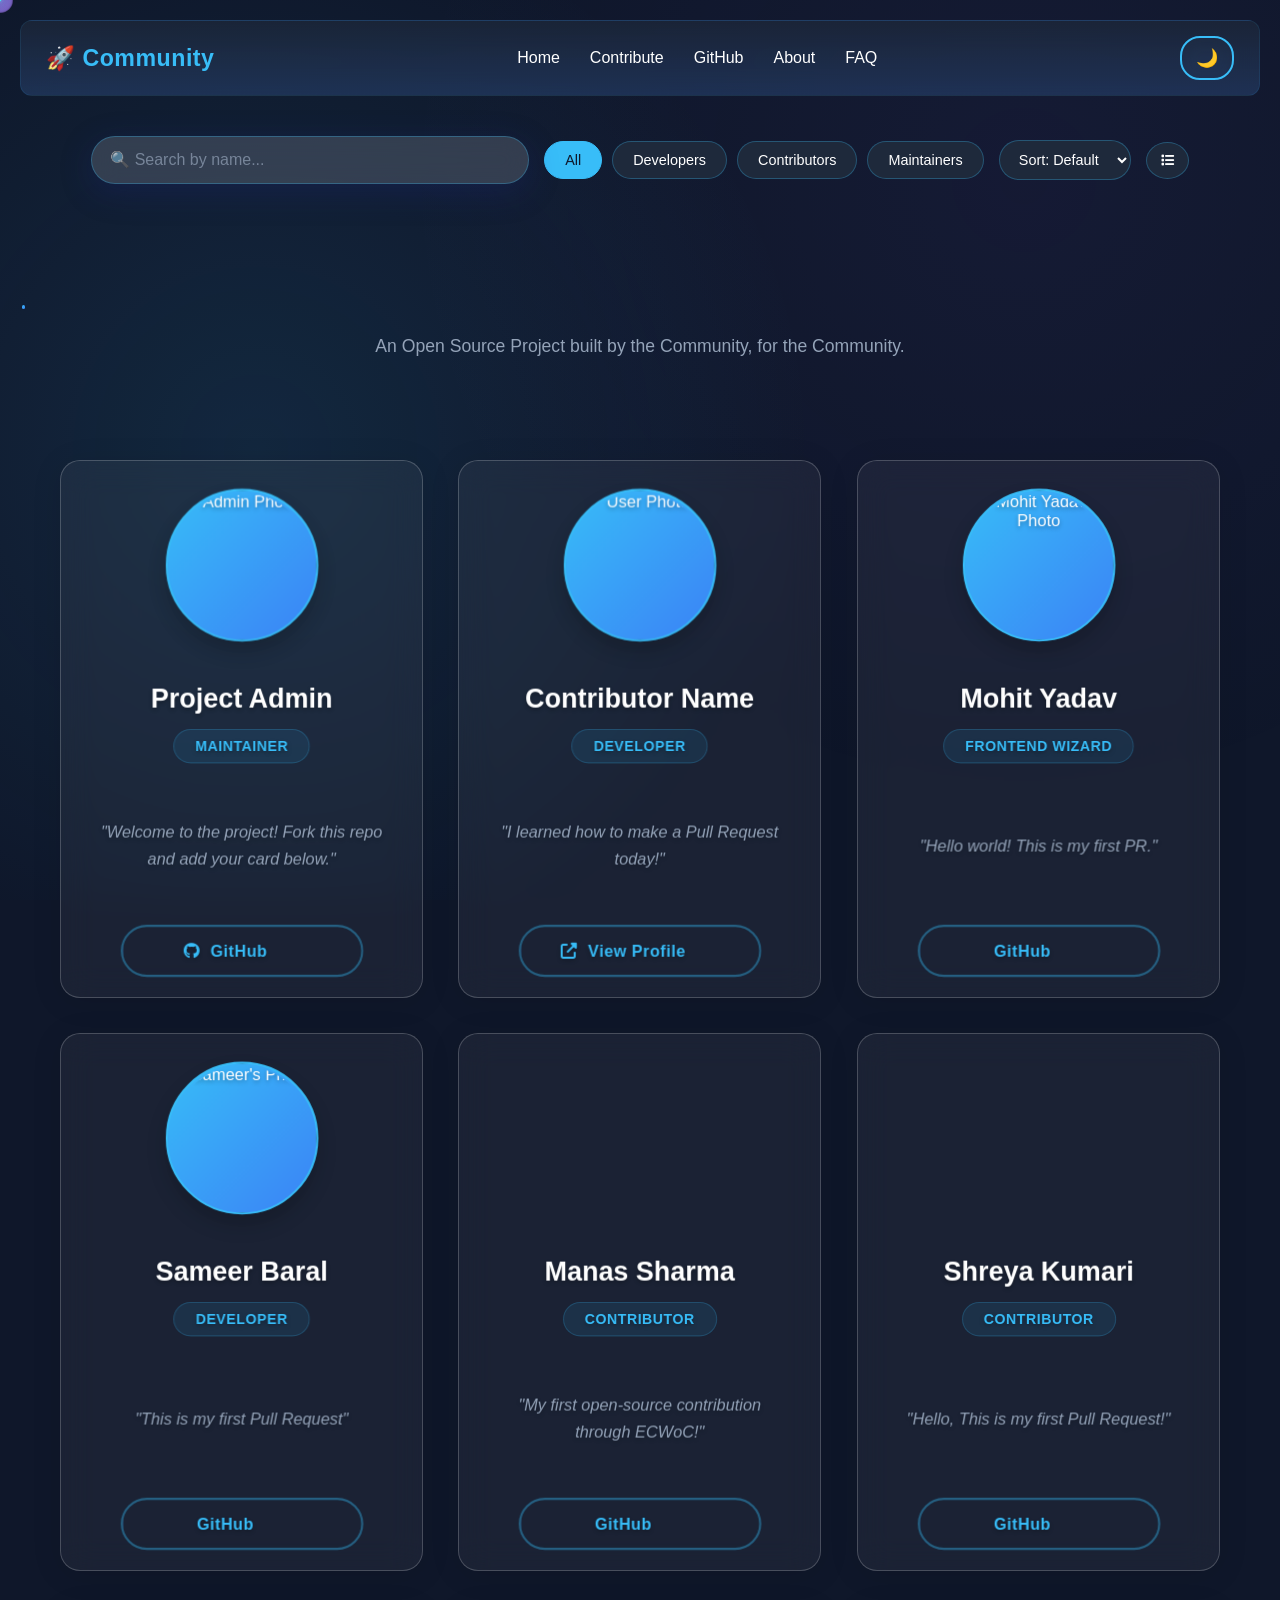
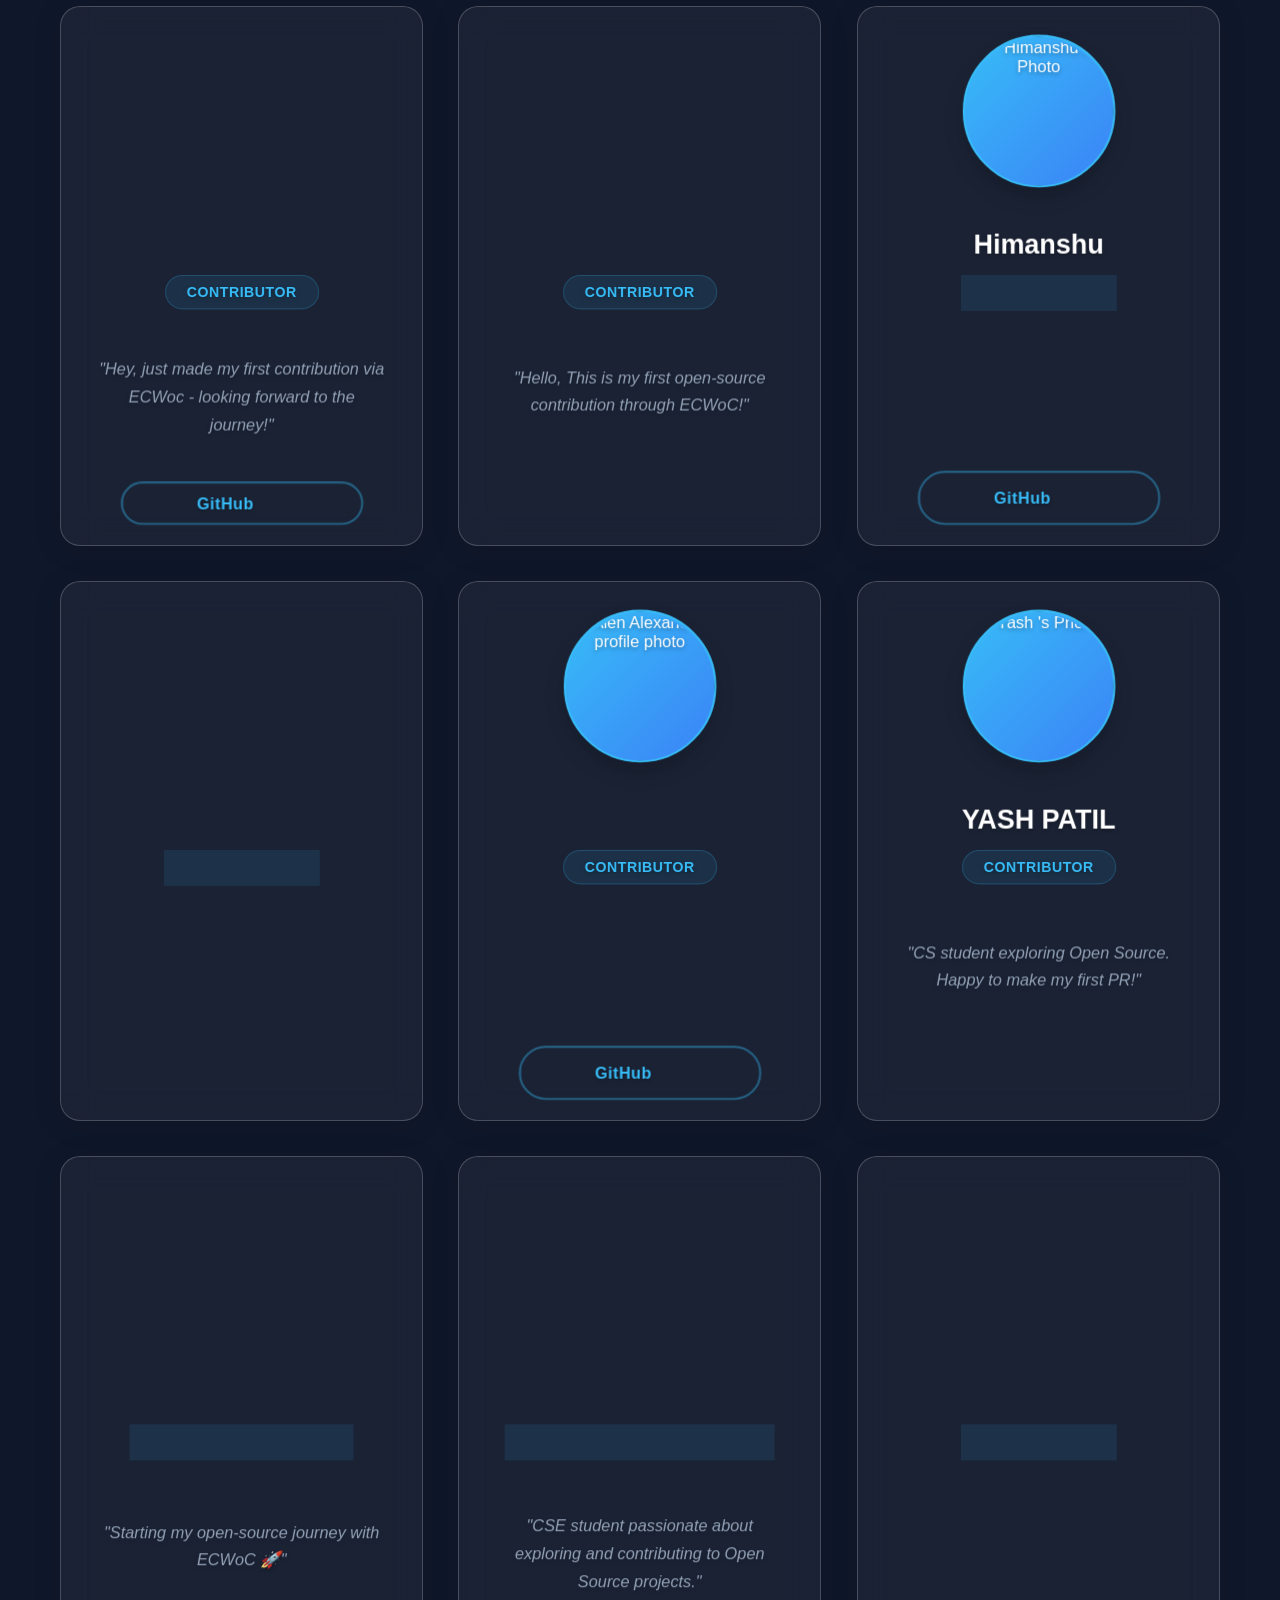
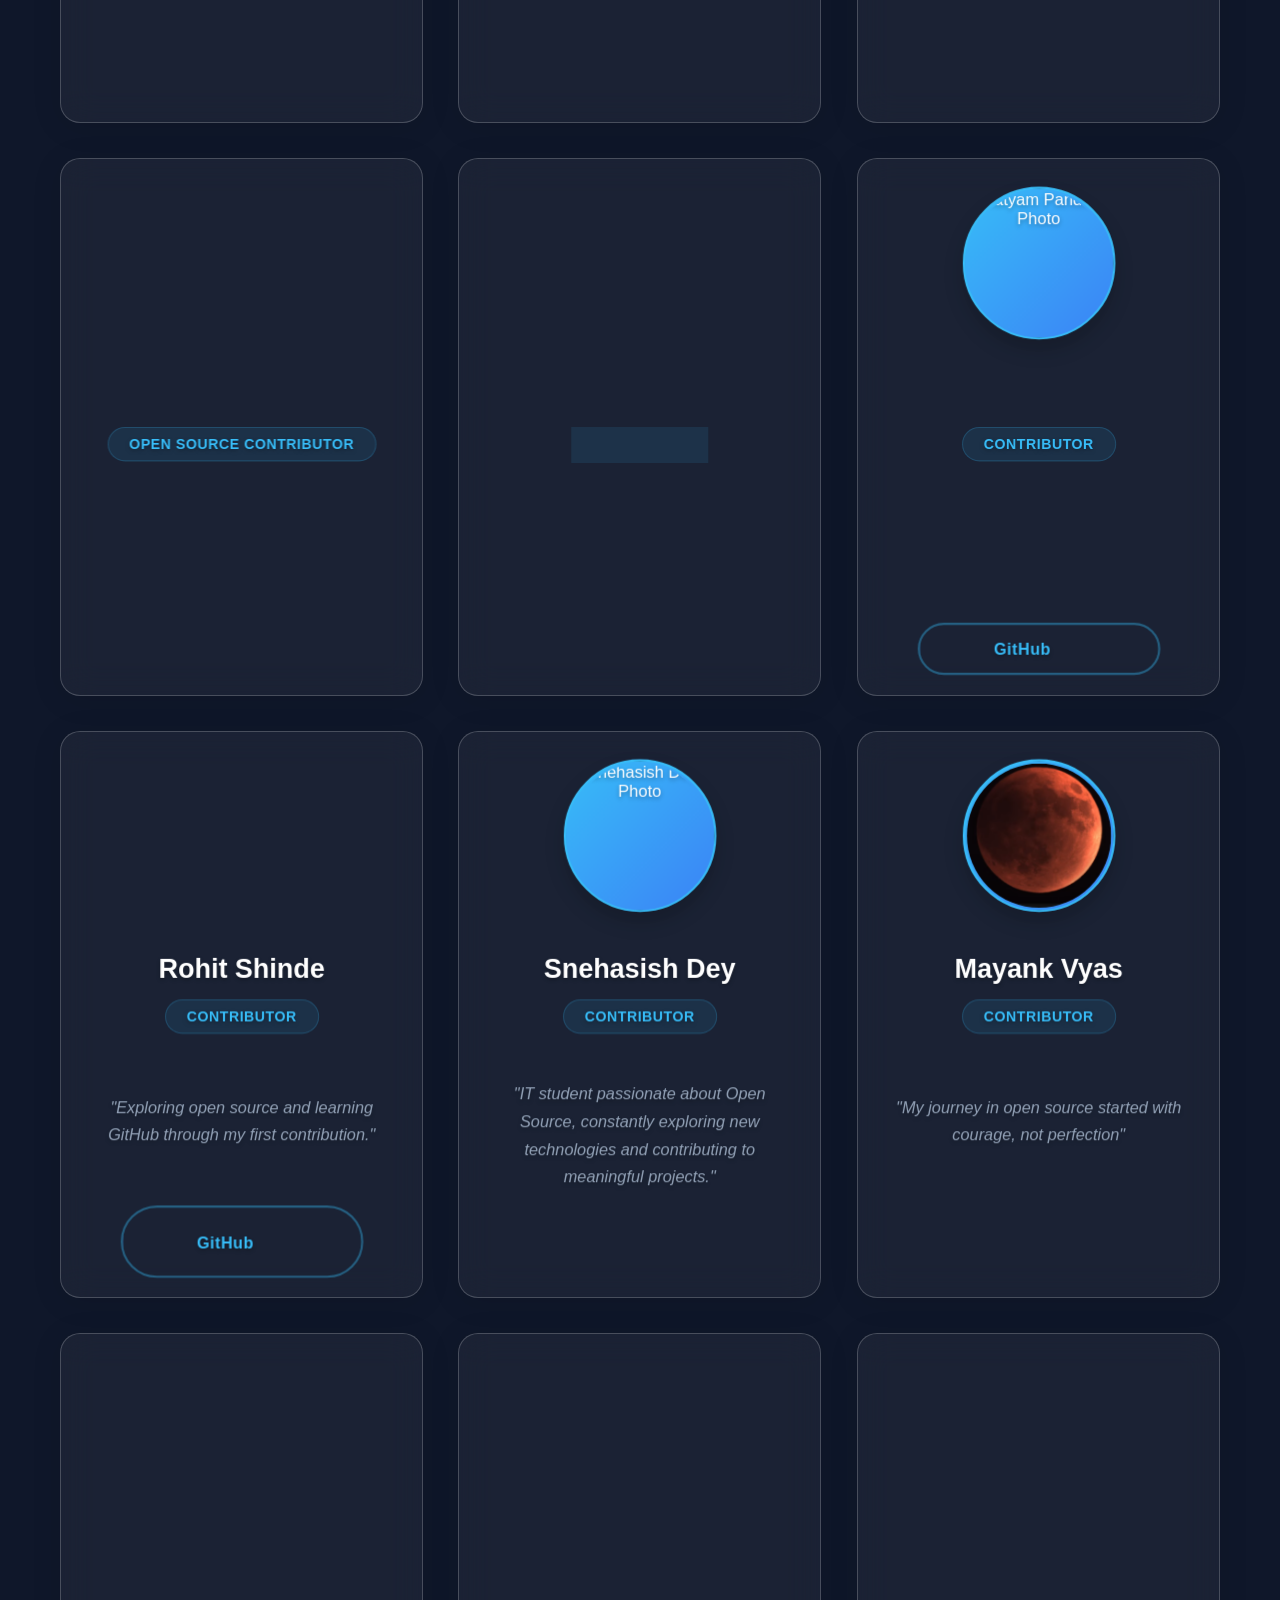
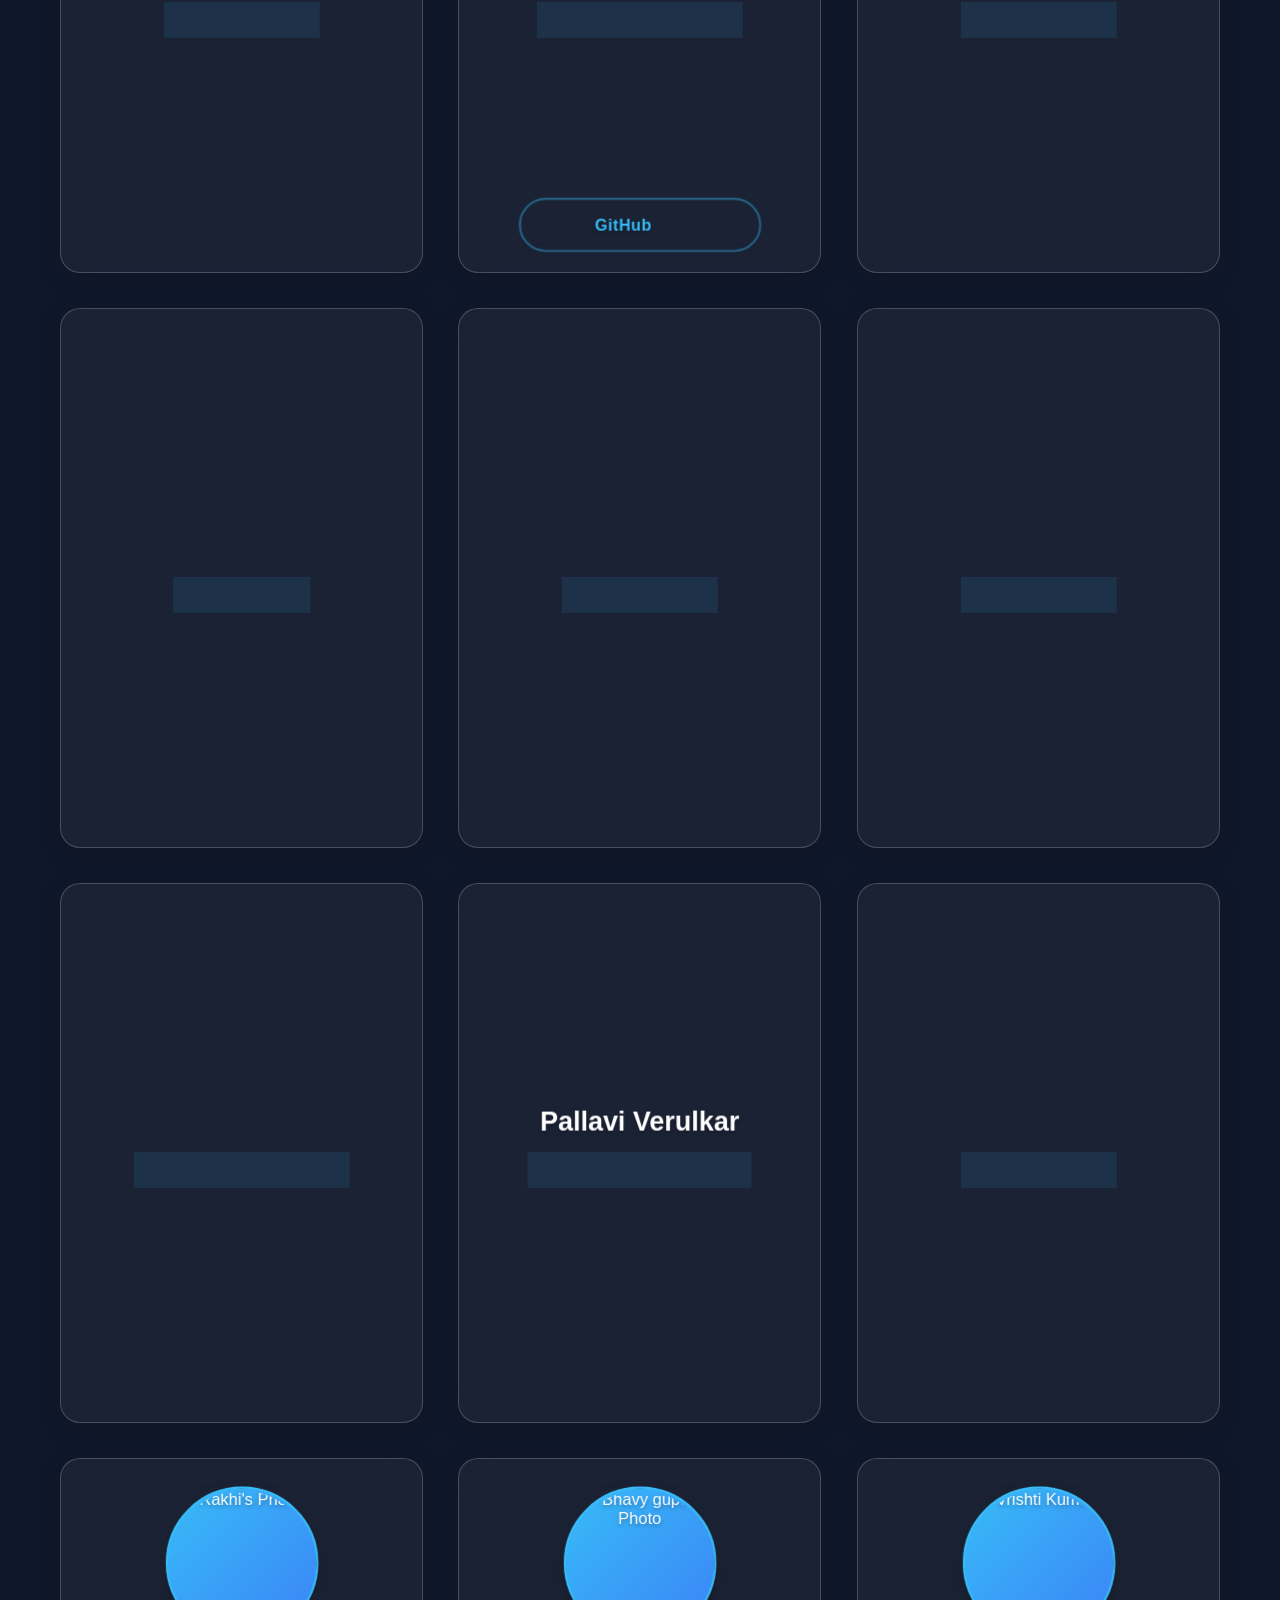
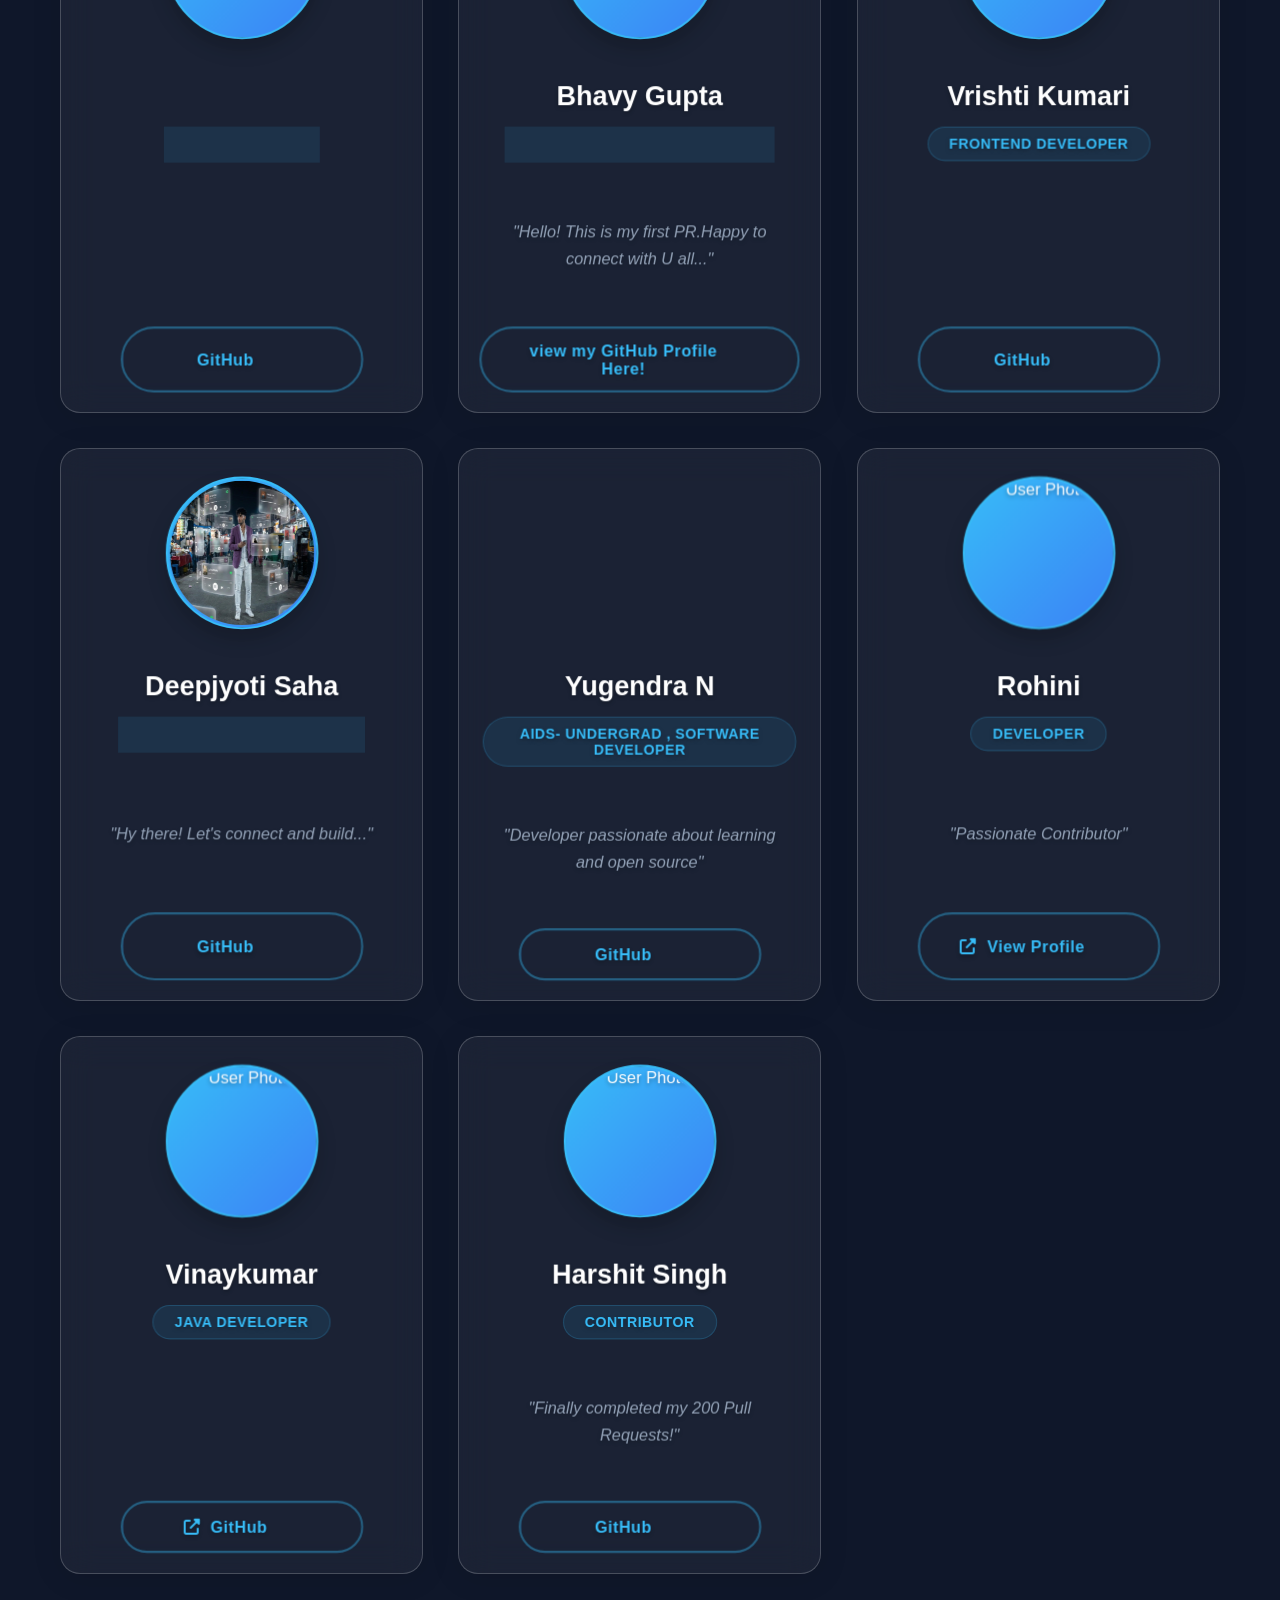
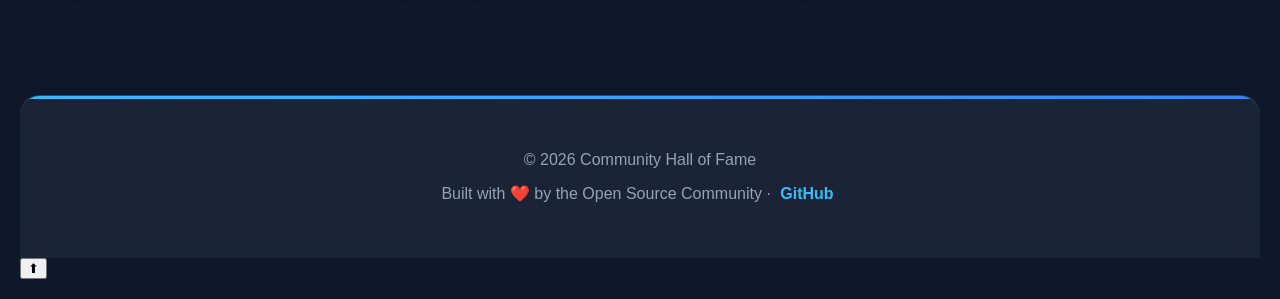
==== commit 1255c0e0: "Enhance cards with parallax depth and glassmorphism effects" ====
--- a/index.html
+++ b/index.html
@@ -48,43 +48,43 @@
         <div class="circle"></div>
         <div class="circle"></div>
         <div class="circle"></div>
-      </div>
-      <script>
+    </div>
+    <script>
         document.addEventListener("DOMContentLoaded", function () {
-          const coords = { x: 0, y: 0 };
-          const circles = document.querySelectorAll(".circle");
-
-          circles.forEach(function (circle) {
-            circle.x = 0;
-            circle.y = 0;
-          });
-
-          window.addEventListener("mousemove", function (e) {
-            coords.x = e.pageX;
-            coords.y = e.pageY - window.scrollY; // Adjust for vertical scroll position
-          });
-
-          function animateCircles() {
-            let x = coords.x;
-            let y = coords.y; 
-            circles.forEach(function (circle, index) {
-              circle.style.left = `${x - 12}px`;
-              circle.style.top = `${y - 12}px`;
-              circle.style.transform = `scale(${(circles.length - index) / circles.length})`;
-              const nextCircle = circles[index + 1] || circles[0];
-              circle.x = x;
-              circle.y = y;
-                            x += (nextCircle.x - x) * 0.3;
-              y += (nextCircle.y - y) * 0.3;
-            });
-
-            requestAnimationFrame(animateCircles);
-          }
-
-          animateCircles();
-        });
-
-      </script>
+            const coords = { x: 0, y: 0 };
+            const circles = document.querySelectorAll(".circle");
+
+            circles.forEach(function (circle) {
+                circle.x = 0;
+                circle.y = 0;
+            });
+
+            window.addEventListener("mousemove", function (e) {
+                coords.x = e.pageX;
+                coords.y = e.pageY - window.scrollY; // Adjust for vertical scroll position
+            });
+
+            function animateCircles() {
+                let x = coords.x;
+                let y = coords.y;
+                circles.forEach(function (circle, index) {
+                    circle.style.left = `${x - 12}px`;
+                    circle.style.top = `${y - 12}px`;
+                    circle.style.transform = `scale(${(circles.length - index) / circles.length})`;
+                    const nextCircle = circles[index + 1] || circles[0];
+                    circle.x = x;
+                    circle.y = y;
+                    x += (nextCircle.x - x) * 0.3;
+                    y += (nextCircle.y - y) * 0.3;
+                });
+
+                requestAnimationFrame(animateCircles);
+            }
+
+            animateCircles();
+        });
+
+    </script>
 
 
     <!-- NAVBAR START -->
@@ -106,39 +106,40 @@
             <li><a href="faq.html">FAQ</a></li>
 
         </ul>
-        
-    <button id="themeToggle" class="theme-toggle">🌙</button>
+
+        <button id="themeToggle" class="theme-toggle">🌙</button>
     </nav>
 
-<!-- NAVBAR END -->
-
-<!-- 🔍 SEARCH & FILTER SECTION -->
-<section class="search-filter-container">
-    <input 
-        type="text" 
-        id="searchInput" 
-        placeholder="🔍 Search by name..." 
-        onkeyup="filterCards()"
-        autocomplete="off"
-    >
-    
-    <div class="filter-buttons">
-        <button class="filter-btn active" onclick="filterByRole('all')">All</button>
-        <button class="filter-btn" onclick="filterByRole('developer')">Developers</button>
-        <button class="filter-btn" onclick="filterByRole('contributor')">Contributors</button>
-        <button class="filter-btn" onclick="filterByRole('maintainer')">Maintainers</button>
-    </div>
-    
-    <select id="sortSelect" class="sort-select" onchange="sortCards()">
-        <option value="default">Sort: Default</option>
-        <option value="az">A-Z</option>
-        <option value="za">Z-A</option>
-        <option value="newest">Newest First</option>
-    </select>
-</section>
-    
+    <!-- NAVBAR END -->
+
+    <!-- 🔍 SEARCH & FILTER SECTION -->
+    <section class="search-filter-container">
+        <input type="text" id="searchInput" placeholder="🔍 Search by name..." onkeyup="filterCards()"
+            autocomplete="off">
+
+        <div class="filter-buttons">
+            <button class="filter-btn active" onclick="filterByRole('all')">All</button>
+            <button class="filter-btn" onclick="filterByRole('developer')">Developers</button>
+            <button class="filter-btn" onclick="filterByRole('contributor')">Contributors</button>
+            <button class="filter-btn" onclick="filterByRole('maintainer')">Maintainers</button>
+        </div>
+
+        <select id="sortSelect" class="sort-select" onchange="sortCards()">
+            <option value="default">Sort: Default</option>
+            <option value="az">A-Z</option>
+            <option value="za">Z-A</option>
+            <option value="newest">Newest First</option>
+        </select>
+        <button id="viewToggle" class="view-toggle-btn" aria-label="Toggle View">
+            <i class="fas fa-list"></i>
+        </button>
+
+    </section>
+
 
     <!-- Main heading of the website -->
+    <h1><span id="typewriter"></span></h1>
+    <p class="subtitle">An Open Source Project built by the Community, for the Community.</p>
 
     <!-- Container that holds all the profile cards -->
     <div class="card-container">
@@ -178,7 +179,7 @@
             <p>"Hello world! This is my first PR."</p>
             <a href="https://github.com/19-mohityadav" class="card-btn" target="_blank">GitHub</a>
         </div>
-        
+
         <div class="card">
             <img src="images/Sameer-Baral.jpg" alt="Sameer's Photo" class="card-img">
             <h2>Sameer Baral</h2>
@@ -226,7 +227,7 @@
             <p>"Excited to contribute to open source via ECWoC 2026 🚀"</p>
             <a href="https://github.com/bugVixen-M" class="card-btn" target="_blank">GitHub</a>
         </div>
-        
+
         <div class="card">
             <img src="images/Sunetra-Bar.jpg" alt="Sunetra's Photo" class="card-img">
             <h2>Sunetra Bar</h2>
@@ -312,7 +313,8 @@
             <img src="images/Snehasish-tech.jpeg" alt="Snehasish Dey's Photo" class="card-img">
             <h2>Snehasish Dey</h2>
             <span class="role">Contributor</span>
-            <p>"IT student passionate about Open Source, constantly exploring new technologies and contributing to meaningful projects."</p>
+            <p>"IT student passionate about Open Source, constantly exploring new technologies and contributing to
+                meaningful projects."</p>
             <a href="https://github.com/Snehasish-tech" class="card-btn" target="_blank">GitHub</a>
         </div>
 
@@ -320,7 +322,7 @@
             <img src="images/mayank.png" alt="Mayank Vyas" class="card-img">
             <h2>Mayank Vyas</h2>
             <span class="role">Contributor</span>
-            <p>"Hello world! This is my first PR."</p>
+            <p>"My journey in open source started with courage, not perfection"</p>
             <a href="https://github.com/mayankvya" class="card-btn" target="_blank">GitHub</a>
         </div>
 
@@ -333,7 +335,7 @@
         </div>
 
 
-        
+
         <div class="card">
             <img src="images/arpan.jpg" alt="Arpan" class="card-img">
             <h2>Arpan Purkait</h2>
@@ -341,17 +343,18 @@
             <p>Zindegi Ek safar hai.....</p>
             <a href="https://github.com/arpanpurkait" class="card-btn" target="_blank">GitHub</a>
         </div>
-      
-        <div class="card">
-            <img src="images/roychowdhury-arghya.png" alt="Arghya" class="card-img"> 
+
+        <div class="card">
+            <img src="images/roychowdhury-arghya.png" alt="Arghya" class="card-img">
             <h2>Arghya RoyChowdhury</h2>
             <span class="role">Contributor</span>
-            <p>"Radhe Radhe!! This is my first Open-source Contribution , I'm really excited to be part of this community"</p>
+            <p>"Radhe Radhe!! This is my first Open-source Contribution , I'm really excited to be part of this
+                community"</p>
             <a href="https://github.com/roychowdhury-arghya" class="card-btn" target="_blank">GitHub</a>
         </div>
-      
-        <div class="card">
-            <img src="images/user.png" alt="User Photo" class="card-img"> 
+
+        <div class="card">
+            <img src="images/user.png" alt="User Photo" class="card-img">
             <h2>Amballa Sneha</h2>
             <span class="role">Developer</span>
             <p>"This is 1st PR in EWOC'26 "</p>
@@ -378,7 +381,8 @@
             <img src="images/Ashish-Agrawal.png" alt="Ashish's Photo" class="card-img">
             <h2>Ashish Agrawal</h2>
             <span class="role">Backend Developer</span>
-            <p>"I am excited to make my first open-source contribution and learned how to make a Pull Request today!"</p>
+            <p>"I am excited to make my first open-source contribution and learned how to make a Pull Request today!"
+            </p>
             <a href="https://github.com/ashishagrawalcode" class="card-btn" target="_blank">View My GitHub Profile!</a>
         </div>
 
@@ -405,13 +409,14 @@
             <p>"I learned how to make a Pull Request today!"</p>
             <a href="https://github.com/Rakhi-Dixit03" class="card-btn" target="_blank">GitHub</a>
         </div>
-      
+
         <div class="card">
             <img src="images/Bhavy-doe.jpeg" alt="Bhavy gupta Photo" class="card-img">
             <h2>Bhavy Gupta</h2>
             <span class="role">Open Source Contributor</span>
             <p>"Hello! This is my first PR.Happy to connect with U all..."</p>
-            <a href="https://github.com/BhavyGupta12911" class="card-btn" target="_blank">view my GitHub Profile Here!</a>
+            <a href="https://github.com/BhavyGupta12911" class="card-btn" target="_blank">view my GitHub Profile
+                Here!</a>
         </div>
 
         <div class="card">
@@ -449,9 +454,29 @@
                 </a>
             </div>
         </div>
-        
-        
-      <!-- ADD YOUR NEW CARD ABOVE THIS COMMENT -->
+
+        <div class="card">
+            <div class="card-inner">
+                <img src="images/Vinaykumar.jpg" alt="User Photo" class="card-img">
+                <h2>Vinaykumar</h2>
+                <span class="role">Java Developer</span>
+                <p>"I am excited to make my first open-source contribution!"</p>
+                <a href="https://github.com/vinay-554" class="card-btn" target="_blank">
+                    <i class="fas fa-external-link-alt"></i>GitHub
+                </a>
+            </div>
+        </div>
+
+        <div class="card">
+            <img src="images/Harshit.jpg" alt="User Photo" class="card-img">
+            <h2>Harshit Singh</h2>
+            <span class="role">Contributor</span>
+            <p>"Finally completed my 200 Pull Requests!"</p>
+            <a href="https://github.com/harshitSingh1" class="card-btn" target="_blank">GitHub</a>
+        </div>
+
+
+        <!-- ADD YOUR NEW CARD ABOVE THIS COMMENT -->
 
     </div> <!-- End of card-container -->
 
@@ -479,7 +504,7 @@
         });
     </script>
 
-    
+
     <!-- 🔍 ENHANCED SEARCH & FILTER SCRIPT -->
     <script>
         let currentFilter = 'all';
@@ -492,13 +517,13 @@
 
         function filterByRole(role) {
             currentFilter = role;
-            
+
             // Update active button
             document.querySelectorAll('.filter-btn').forEach(btn => {
                 btn.classList.remove('active');
             });
             event.target.classList.add('active');
-            
+
             applyFilters();
         }
 
@@ -510,13 +535,13 @@
             cards.forEach(card => {
                 const name = card.querySelector("h2").innerText.toLowerCase();
                 const role = card.querySelector(".role").innerText.toLowerCase();
-                
+
                 const matchesSearch = name.includes(currentSearch);
-                const matchesFilter = currentFilter === 'all' || 
+                const matchesFilter = currentFilter === 'all' ||
                     (currentFilter === 'developer' && role.includes('developer')) ||
                     (currentFilter === 'contributor' && role.includes('contributor')) ||
                     (currentFilter === 'maintainer' && role.includes('maintainer'));
-                
+
                 if (matchesSearch && matchesFilter) {
                     card.style.display = "block";
                     card.classList.add('loading');
@@ -615,179 +640,195 @@
         });
     </script>
 
-<script>
-/* ---------- ENHANCED SORT CARDS SCRIPT ---------- */
-const container = document.querySelector(".card-container");
-let originalCards = Array.from(container.children);
-
-function sortCards() {
-    const value = document.getElementById("sortSelect")?.value;
-    if (!value) return;
-
-    // Get only visible cards
-    let cards = Array.from(container.children).filter(card => 
-        card.style.display !== 'none'
-    );
-
-    if (value === "default") {
-        // Restore original order for visible cards
-        container.innerHTML = "";
-        originalCards.forEach(card => {
-            if (card.style.display !== 'none') {
+    <script>
+        /* ---------- ENHANCED SORT CARDS SCRIPT ---------- */
+        const container = document.querySelector(".card-container");
+        let originalCards = Array.from(container.children);
+
+        function sortCards() {
+            const value = document.getElementById("sortSelect")?.value;
+            if (!value) return;
+
+            // Get only visible cards
+            let cards = Array.from(container.children).filter(card =>
+                card.style.display !== 'none'
+            );
+
+            if (value === "default") {
+                // Restore original order for visible cards
+                container.innerHTML = "";
+                originalCards.forEach(card => {
+                    if (card.style.display !== 'none') {
+                        container.appendChild(card);
+                    }
+                });
+                return;
+            }
+
+            if (value === "az") {
+                cards.sort((a, b) =>
+                    a.querySelector("h2").innerText
+                        .localeCompare(b.querySelector("h2").innerText)
+                );
+            }
+
+            if (value === "za") {
+                cards.sort((a, b) =>
+                    b.querySelector("h2").innerText
+                        .localeCompare(a.querySelector("h2").innerText)
+                );
+            }
+
+            if (value === "newest") {
+                cards.reverse();
+            }
+
+            // Reorder visible cards
+            cards.forEach(card => {
                 container.appendChild(card);
-            }
-        });
-        return;
-    }
-
-    if (value === "az") {
-        cards.sort((a, b) =>
-            a.querySelector("h2").innerText
-                .localeCompare(b.querySelector("h2").innerText)
-        );
-    }
-
-    if (value === "za") {
-        cards.sort((a, b) =>
-            b.querySelector("h2").innerText
-                .localeCompare(a.querySelector("h2").innerText)
-        );
-    }
-
-    if (value === "newest") {
-        cards.reverse();
-    }
-
-    // Reorder visible cards
-    cards.forEach(card => {
-        container.appendChild(card);
-    });
-}
-
-// Add stagger animation on load
-document.addEventListener('DOMContentLoaded', () => {
-    const cards = document.querySelectorAll('.card');
-    cards.forEach((card, index) => {
-        card.style.animationDelay = `${index * 0.05}s`;
-        card.classList.add('loading');
-    });
-});
-</script>
-
-<script>
-/* ---------- THEME TOGGLE SCRIPT ---------- */
-const toggleBtn = document.getElementById("themeToggle");
-const body = document.body;
-
-// Load saved theme
-if (localStorage.getItem("theme") === "light") {
-    body.classList.add("light-mode");
-    toggleBtn.textContent = "🌞";
-}
-
-toggleBtn.addEventListener("click", () => {
-    body.classList.toggle("light-mode");
-
-    if (body.classList.contains("light-mode")) {
-        toggleBtn.textContent = "🌞";
-        localStorage.setItem("theme", "light");
-    } else {
-        toggleBtn.textContent = "🌙";
-        localStorage.setItem("theme", "dark");
-    }
-});
-</script>
-<script>
-function animateValue(element, start, end, duration) {
-    let startTimestamp = null;
-
-    function step(timestamp) {
-        if (!startTimestamp) startTimestamp = timestamp;
-        const progress = Math.min((timestamp - startTimestamp) / duration, 1);
-        element.innerText = Math.floor(progress * (end - start) + start);
-        if (progress < 1) {
+            });
+        }
+
+        // Add stagger animation on load
+        document.addEventListener('DOMContentLoaded', () => {
+            const cards = document.querySelectorAll('.card');
+            cards.forEach((card, index) => {
+                card.style.animationDelay = `${index * 0.05}s`;
+                card.classList.add('loading');
+            });
+        });
+    </script>
+
+    <script>
+        /* ---------- THEME TOGGLE SCRIPT ---------- */
+        const toggleBtn = document.getElementById("themeToggle");
+        const body = document.body;
+
+        // Load saved theme
+        if (localStorage.getItem("theme") === "light") {
+            body.classList.add("light-mode");
+            toggleBtn.textContent = "🌞";
+        }
+
+        toggleBtn.addEventListener("click", () => {
+            body.classList.toggle("light-mode");
+
+            if (body.classList.contains("light-mode")) {
+                toggleBtn.textContent = "🌞";
+                localStorage.setItem("theme", "light");
+            } else {
+                toggleBtn.textContent = "🌙";
+                localStorage.setItem("theme", "dark");
+            }
+        });
+    </script>
+    <script>
+        function animateValue(element, start, end, duration) {
+            let startTimestamp = null;
+
+            function step(timestamp) {
+                if (!startTimestamp) startTimestamp = timestamp;
+                const progress = Math.min((timestamp - startTimestamp) / duration, 1);
+                element.innerText = Math.floor(progress * (end - start) + start);
+                if (progress < 1) {
+                    window.requestAnimationFrame(step);
+                }
+            }
+
             window.requestAnimationFrame(step);
         }
-    }
-
-    window.requestAnimationFrame(step);
-}
-
-function updateContributorStats() {
-    const cards = document.querySelectorAll(".card");
-
-    let total = cards.length;
-    let dev = 0;
-    let contributor = 0;
-    let maintainer = 0;
-
-    cards.forEach(card => {
-        const role = card.querySelector(".role")?.innerText.toLowerCase();
-
-        if (role.includes("developer")) dev++;
-        else if (role.includes("maintainer")) maintainer++;
-        else contributor++;
-    });
-
-    animateValue(document.getElementById("totalCount"), 0, total, 800);
-    animateValue(document.getElementById("devCount"), 0, dev, 800);
-    animateValue(document.getElementById("contributorCount"), 0, contributor, 800);
-    animateValue(document.getElementById("maintainerCount"), 0, maintainer, 800);
-}
-
-document.addEventListener("DOMContentLoaded", () => {
-    updateContributorStats();
-    
-    // Hide page loader after content loads
-    setTimeout(() => {
-        const loader = document.getElementById('pageLoader');
-        if (loader) {
-            loader.classList.add('hidden');
+
+        function updateContributorStats() {
+            const cards = document.querySelectorAll(".card");
+
+            let total = cards.length;
+            let dev = 0;
+            let contributor = 0;
+            let maintainer = 0;
+
+            cards.forEach(card => {
+                const role = card.querySelector(".role")?.innerText.toLowerCase();
+
+                if (role.includes("developer")) dev++;
+                else if (role.includes("maintainer")) maintainer++;
+                else contributor++;
+            });
+
+            animateValue(document.getElementById("totalCount"), 0, total, 800);
+            animateValue(document.getElementById("devCount"), 0, dev, 800);
+            animateValue(document.getElementById("contributorCount"), 0, contributor, 800);
+            animateValue(document.getElementById("maintainerCount"), 0, maintainer, 800);
         }
-    }, 500);
-});
-</script>
-<!-- 🔼 Scroll To Top Floating Action Button -->
-<button id="scrollToTopBtn" aria-label="Scroll to top">
-    ⬆
-</button>
-<script>
-/* =========================================
-   SCROLL TO TOP BUTTON LOGIC
-   ========================================= */
-
-const scrollBtn = document.getElementById("scrollToTopBtn");
-const SCROLL_THRESHOLD = 300;
-
-// Show / hide button on scroll
-window.addEventListener("scroll", () => {
-    if (window.scrollY > SCROLL_THRESHOLD) {
-        scrollBtn.classList.add("show");
-    } else {
-        scrollBtn.classList.remove("show");
-    }
-});
-
-// Smooth scroll to top
-scrollBtn.addEventListener("click", () => {
-    window.scrollTo({
-        top: 0,
-        behavior: "smooth"
-    });
-});
-</script>
-
-<script>
-document.addEventListener('DOMContentLoaded', () => {
-    const cards = document.querySelectorAll('.card');
-    cards.forEach((card, i) => {
-        setTimeout(() => card.classList.add('revealed'), i * 60);
-    });
-});
-</script>
-
+
+        document.addEventListener("DOMContentLoaded", () => {
+            updateContributorStats();
+
+            // Hide page loader after content loads
+            setTimeout(() => {
+                const loader = document.getElementById('pageLoader');
+                if (loader) {
+                    loader.classList.add('hidden');
+                }
+            }, 500);
+        });
+    </script>
+    <!-- 🔼 Scroll To Top Floating Action Button -->
+    <button id="scrollToTopBtn" aria-label="Scroll to top">
+        ⬆
+    </button>
+    <script>
+        /* =========================================
+           SCROLL TO TOP BUTTON LOGIC
+           ========================================= */
+
+        const scrollBtn = document.getElementById("scrollToTopBtn");
+        const SCROLL_THRESHOLD = 300;
+
+        // Show / hide button on scroll
+        window.addEventListener("scroll", () => {
+            if (window.scrollY > SCROLL_THRESHOLD) {
+                scrollBtn.classList.add("show");
+            } else {
+                scrollBtn.classList.remove("show");
+            }
+        });
+
+        // Smooth scroll to top
+        scrollBtn.addEventListener("click", () => {
+            window.scrollTo({
+                top: 0,
+                behavior: "smooth"
+            });
+        });
+    </script>
+
+    <script>
+        document.addEventListener('DOMContentLoaded', () => {
+            const cards = document.querySelectorAll('.card');
+            cards.forEach((card, i) => {
+                setTimeout(() => card.classList.add('revealed'), i * 60);
+            });
+        });
+    </script>
+    <script>
+        const viewToggle = document.getElementById("viewToggle");
+        const cardContainer = document.querySelector(".card-container");
+
+        viewToggle.addEventListener("click", () => {
+            cardContainer.classList.toggle("compact-view");
+
+            // Toggle icon
+            const icon = viewToggle.querySelector("i");
+            if (cardContainer.classList.contains("compact-view")) {
+                icon.classList.replace("fa-list", "fa-th-large");
+            } else {
+                icon.classList.replace("fa-th-large", "fa-list");
+            }
+        });
+    </script>
+
+
+    <script src="tilt.js"></script>
 </body>
 
-</html>
-
-
+</html>
--- a/style.css
+++ b/style.css
@@ -9,16 +9,16 @@
     --bg-navbar: rgba(30, 41, 59, 0.9);
     --bg-footer: rgba(30, 41, 59, 0.8);
     --bg-stats: rgba(30, 41, 59, 0.8);
-    
+
     /* Text Colors */
     --text-primary: #ffffff;
     --text-secondary: #94a3b8;
     --text-accent: #259ed2;
-    
+
     /* Border Colors */
     --border-primary: rgba(56, 189, 248, 0.3);
     --border-secondary: rgba(148, 163, 184, 0.2);
-    
+
     /* Accent Colors */
     --primary-color: #38bdf8;
     --secondary-color: #8b5cf6;
@@ -31,25 +31,25 @@
     --linkedin-color: #0077B5;
     --twitter-color: #1DA1F2;
     --facebook-color: #1877F2;
-    
+
     /* Hover Colors - Light Sky Blue */
     --hover-bg: rgba(173, 216, 230, 0.1);
     --hover-border: rgba(135, 206, 235, 0.5);
     --hover-text: #87ceeb;
     --hover-glow: 0 0 40px rgba(135, 206, 235, 0.4);
-    
+
     /* Gradients */
     --gradient-primary: linear-gradient(135deg, #38bdf8, #3b82f6);
     --gradient-secondary: linear-gradient(135deg, #8b5cf6, #ec4899);
     --gradient-card: linear-gradient(145deg, #1e293b, #0f172a);
     --gradient-button: linear-gradient(90deg, #38bdf8, #3b82f6);
-    
+
     /* Shadows */
     --shadow-sm: 0 4px 6px rgba(0, 0, 0, 0.1);
     --shadow-md: 0 10px 25px rgba(0, 0, 0, 0.2);
     --shadow-lg: 0 20px 40px rgba(0, 0, 0, 0.3);
     --shadow-glow: 0 0 30px rgba(56, 189, 248, 0.3);
-    
+
     /* Glass Effects */
     --glass-bg: rgba(30, 41, 59, 0.7);
     --glass-border: rgba(56, 189, 248, 0.1);
@@ -66,16 +66,16 @@
     --bg-navbar: rgba(255, 255, 255, 0.9);
     --bg-footer: rgba(255, 255, 255, 0.8);
     --bg-stats: rgba(255, 255, 255, 0.8);
-    
+
     /* Text Colors */
     --text-primary: #0f172a;
     --text-secondary: #475569;
     --text-accent: #0284c7;
-    
+
     /* Border Colors */
     --border-primary: rgba(2, 132, 199, 0.3);
     --border-secondary: rgba(100, 116, 139, 0.2);
-    
+
     /* Accent Colors */
     --primary-color: #0284c7;
     --secondary-color: #7c3aed;
@@ -84,25 +84,25 @@
     --github-light: #ffffff;
     --github-dark: #0366d6;
     --github-hover: #1a7f37;
-    
+
     /* Hover Colors - Light Sky Blue (brighter for light theme) */
     --hover-bg: rgba(135, 206, 235, 0.15);
     --hover-border: rgba(135, 206, 235, 0.6);
     --hover-text: #87ceeb;
     --hover-glow: 0 0 40px rgba(135, 206, 235, 0.3);
-    
+
     /* Gradients */
     --gradient-primary: linear-gradient(135deg, #0284c7, #0ea5e9);
     --gradient-secondary: linear-gradient(135deg, #7c3aed, #ec4899);
     --gradient-card: linear-gradient(145deg, #ffffff, #f1f5f9);
     --gradient-button: linear-gradient(90deg, #0284c7, #0ea5e9);
-    
+
     /* Shadows */
     --shadow-sm: 0 4px 6px rgba(0, 0, 0, 0.05);
     --shadow-md: 0 10px 25px rgba(0, 0, 0, 0.08);
     --shadow-lg: 0 20px 40px rgba(0, 0, 0, 0.12);
     --shadow-glow: 0 0 30px rgba(2, 132, 199, 0.2);
-    
+
     /* Glass Effects */
     --glass-bg: rgba(255, 255, 255, 0.7);
     --glass-border: rgba(2, 132, 199, 0.1);
@@ -131,7 +131,7 @@
     left: 0;
     width: 100%;
     height: 100%;
-    background: 
+    background:
         radial-gradient(circle at 20% 50%, rgba(56, 189, 248, 0.1) 0%, transparent 50%),
         radial-gradient(circle at 80% 20%, rgba(139, 92, 246, 0.05) 0%, transparent 50%);
     z-index: -1;
@@ -139,8 +139,17 @@
 }
 
 @keyframes gradientShift {
-    0%, 100% { transform: scale(1); opacity: 1; }
-    50% { transform: scale(1.05); opacity: 0.8; }
+
+    0%,
+    100% {
+        transform: scale(1);
+        opacity: 1;
+    }
+
+    50% {
+        transform: scale(1.05);
+        opacity: 0.8;
+    }
 }
 
 /* =========================================
@@ -150,11 +159,9 @@
     position: sticky;
     top: 20px;
     z-index: 1000;
-    background: linear-gradient(
-        to bottom,
-        var(--glass-bg),
-        rgba(37, 62, 104, 0.65)
-    );
+    background: linear-gradient(to bottom,
+            var(--glass-bg),
+            rgba(37, 62, 104, 0.65));
     backdrop-filter: blur(14px);
     -webkit-backdrop-filter: blur(14px);
     border: 1px solid var(--glass-border);
@@ -312,8 +319,17 @@
 }
 
 @keyframes lineWidth {
-    0%, 100% { left: 25%; width: 50%; }
-    50% { left: 15%; width: 70%; }
+
+    0%,
+    100% {
+        left: 25%;
+        width: 50%;
+    }
+
+    50% {
+        left: 15%;
+        width: 70%;
+    }
 }
 
 /* Typewriter Effect */
@@ -330,8 +346,16 @@
 }
 
 @keyframes blink {
-    0%, 50% { border-color: var(--primary-color); }
-    51%, 100% { border-color: transparent; }
+
+    0%,
+    50% {
+        border-color: var(--primary-color);
+    }
+
+    51%,
+    100% {
+        border-color: transparent;
+    }
 }
 
 .subtitle {
@@ -603,13 +627,25 @@
 }
 
 @keyframes spinSlow {
-    0% { transform: rotate(0deg); }
-    100% { transform: rotate(360deg); }
+    0% {
+        transform: rotate(0deg);
+    }
+
+    100% {
+        transform: rotate(360deg);
+    }
 }
 
 @keyframes fadeIn {
-    from { opacity: 0; transform: translateY(20px); }
-    to { opacity: 1; transform: translateY(0); }
+    from {
+        opacity: 0;
+        transform: translateY(20px);
+    }
+
+    to {
+        opacity: 1;
+        transform: translateY(0);
+    }
 }
 
 /* =========================================
@@ -627,8 +663,15 @@
 }
 
 @keyframes fadeIn {
-    from { opacity: 0; transform: translateY(20px); }
-    to { opacity: 1; transform: translateY(0); }
+    from {
+        opacity: 0;
+        transform: translateY(20px);
+    }
+
+    to {
+        opacity: 1;
+        transform: translateY(0);
+    }
 }
 
 /* Dim other cards when one is active */
@@ -675,11 +718,9 @@
    INDIVIDUAL CARD STYLES
    ========================================= */
 .card {
-    background: linear-gradient(
-        180deg,
-        rgba(30, 41, 59, 0.96),
-        rgba(15, 23, 42, 0.96)
-    );
+    background: linear-gradient(180deg,
+            rgba(30, 41, 59, 0.96),
+            rgba(15, 23, 42, 0.96));
     border: 1px solid var(--border-primary);
     border-radius: 20px;
     padding: 35px 30px;
@@ -710,8 +751,15 @@
 }
 
 @keyframes cardAppear {
-    from { opacity: 0; transform: translateY(30px); }
-    to { opacity: 1; transform: translateY(0); }
+    from {
+        opacity: 0;
+        transform: translateY(30px);
+    }
+
+    to {
+        opacity: 1;
+        transform: translateY(0);
+    }
 }
 
 /* Floating animation */
@@ -720,8 +768,15 @@
 }
 
 @keyframes floatCard {
-    0%, 100% { transform: translateY(0); }
-    50% { transform: translateY(-10px); }
+
+    0%,
+    100% {
+        transform: translateY(0);
+    }
+
+    50% {
+        transform: translateY(-10px);
+    }
 }
 
 .card:hover {
@@ -779,12 +834,10 @@
     left: -50%;
     width: 200%;
     height: 200%;
-    background: linear-gradient(
-        45deg,
-        transparent 30%,
-        rgba(255, 255, 255, 0.1) 50%,
-        transparent 70%
-    );
+    background: linear-gradient(45deg,
+            transparent 30%,
+            rgba(255, 255, 255, 0.1) 50%,
+            transparent 70%);
     transform: translateX(-100%) translateY(-100%) rotate(45deg);
     opacity: 0;
     transition: opacity 0.3s ease, transform 0.6s ease;
@@ -798,8 +851,13 @@
 }
 
 @keyframes shimmer {
-    0% { transform: translateX(-100%) translateY(-100%) rotate(45deg); }
-    100% { transform: translateX(100%) translateY(100%) rotate(45deg); }
+    0% {
+        transform: translateX(-100%) translateY(-100%) rotate(45deg);
+    }
+
+    100% {
+        transform: translateX(100%) translateY(100%) rotate(45deg);
+    }
 }
 
 /* Active card - stays prominent */
@@ -853,24 +911,56 @@
 }
 
 @keyframes githubGlow {
-    0%, 100% { box-shadow: 0 0 10px rgba(56, 189, 248, 0.3); }
-    50% { box-shadow: 0 0 25px rgba(56, 189, 248, 0.6); }
+
+    0%,
+    100% {
+        box-shadow: 0 0 10px rgba(56, 189, 248, 0.3);
+    }
+
+    50% {
+        box-shadow: 0 0 25px rgba(56, 189, 248, 0.6);
+    }
 }
 
 @keyframes highlightPulse {
-    0% { transform: scale(1); box-shadow: 0 10px 30px rgba(102, 126, 234, 0.1); }
-    50% { transform: scale(1.05); box-shadow: 0 15px 40px rgba(102, 126, 234, 0.3); }
-    100% { transform: scale(1); box-shadow: 0 10px 30px rgba(102, 126, 234, 0.1); }
+    0% {
+        transform: scale(1);
+        box-shadow: 0 10px 30px rgba(102, 126, 234, 0.1);
+    }
+
+    50% {
+        transform: scale(1.05);
+        box-shadow: 0 15px 40px rgba(102, 126, 234, 0.3);
+    }
+
+    100% {
+        transform: scale(1);
+        box-shadow: 0 10px 30px rgba(102, 126, 234, 0.1);
+    }
 }
 
 @keyframes borderGlow {
-    0%, 100% { opacity: 0.5; }
-    50% { opacity: 1; }
+
+    0%,
+    100% {
+        opacity: 0.5;
+    }
+
+    50% {
+        opacity: 1;
+    }
 }
 
 @keyframes bounce {
-    0%, 100% { transform: translateY(0); }
-    50% { transform: translateY(-5px); }
+
+    0%,
+    100% {
+        transform: translateY(0);
+    }
+
+    50% {
+        transform: translateY(-5px);
+    }
 }
 
 /* Light mode support for random highlight */
@@ -898,9 +988,17 @@
 }
 
 @keyframes flipCard {
-    0% { transform: rotateY(0); }
-    50% { transform: rotateY(90deg); }
-    100% { transform: rotateY(0); }
+    0% {
+        transform: rotateY(0);
+    }
+
+    50% {
+        transform: rotateY(90deg);
+    }
+
+    100% {
+        transform: rotateY(0);
+    }
 }
 
 /* =========================================
@@ -911,9 +1009,11 @@
     height: 140px;
     border-radius: 50%;
     object-fit: cover;
-    border: 2px solid var(--primary-color); /* Small border weight */
+    border: 2px solid var(--primary-color);
+    /* Small border weight */
     background: var(--gradient-primary) border-box;
-    padding: 2px; /* Reduced padding for smaller border effect */
+    padding: 2px;
+    /* Reduced padding for smaller border effect */
     margin: 0 auto 25px auto;
     transition: all 0.4s ease;
     box-shadow: 0 8px 25px rgba(0, 0, 0, 0.2);
@@ -925,7 +1025,8 @@
 .card:hover .card-img {
     transform: scale(1.1) rotate(5deg);
     box-shadow: 0 15px 35px rgba(56, 189, 248, 0.3);
-    border-width: 3px; /* Slightly thicker on hover */
+    border-width: 3px;
+    /* Slightly thicker on hover */
 }
 
 /* =========================================
@@ -1122,8 +1223,15 @@
 }
 
 @keyframes ripple {
-    0% { transform: scale(0, 0); opacity: 0.5; }
-    100% { transform: scale(20, 20); opacity: 0; }
+    0% {
+        transform: scale(0, 0);
+        opacity: 0.5;
+    }
+
+    100% {
+        transform: scale(20, 20);
+        opacity: 0;
+    }
 }
 
 /* =========================================
@@ -1269,7 +1377,8 @@
     gap: 10px;
 }
 
-.copy-btn, .close-btn {
+.copy-btn,
+.close-btn {
     padding: 8px 16px;
     border-radius: 6px;
     border: none;
@@ -1302,13 +1411,27 @@
 }
 
 @keyframes slideIn {
-    from { transform: translateX(100%); opacity: 0; }
-    to { transform: translateX(0); opacity: 1; }
+    from {
+        transform: translateX(100%);
+        opacity: 0;
+    }
+
+    to {
+        transform: translateX(0);
+        opacity: 1;
+    }
 }
 
 @keyframes dropdownFade {
-    from { opacity: 0; transform: translateY(-8px); }
-    to { opacity: 1; transform: translateY(0); }
+    from {
+        opacity: 0;
+        transform: translateY(-8px);
+    }
+
+    to {
+        opacity: 1;
+        transform: translateY(0);
+    }
 }
 
 /* =========================================
@@ -1316,8 +1439,8 @@
    ========================================= */
 .prithwish-custom-style {
     border: 2px solid transparent;
-    background: linear-gradient(var(--bg-card), var(--bg-card)), 
-                var(--gradient-primary);
+    background: linear-gradient(var(--bg-card), var(--bg-card)),
+        var(--gradient-primary);
     background-origin: border-box;
     background-clip: padding-box, border-box;
 }
@@ -1328,8 +1451,15 @@
 }
 
 @keyframes glowPulse {
-    0%, 100% { box-shadow: var(--shadow-lg), 0 0 30px rgba(56, 189, 248, 0.3); }
-    50% { box-shadow: var(--shadow-lg), 0 0 50px rgba(56, 189, 248, 0.6); }
+
+    0%,
+    100% {
+        box-shadow: var(--shadow-lg), 0 0 30px rgba(56, 189, 248, 0.3);
+    }
+
+    50% {
+        box-shadow: var(--shadow-lg), 0 0 50px rgba(56, 189, 248, 0.6);
+    }
 }
 
 /* =========================================
@@ -1414,11 +1544,9 @@
     height: 25px;
     border-radius: 50%;
     pointer-events: none;
-    background: radial-gradient(
-        circle,
-        rgba(73, 232, 247, 0.466),
-        rgba(141, 38, 172, 0.5)
-    );
+    background: radial-gradient(circle,
+            rgba(73, 232, 247, 0.466),
+            rgba(141, 38, 172, 0.5));
     transition: transform 0.1s, left 0.1s, top 0.1s;
 }
 
@@ -1454,7 +1582,9 @@
 }
 
 @keyframes spin {
-    to { transform: rotate(360deg); }
+    to {
+        transform: rotate(360deg);
+    }
 }
 
 /* =========================================
@@ -1536,7 +1666,7 @@
     .card {
         border-width: 2px;
     }
-    
+
     .card-btn {
         border-width: 3px;
     }
@@ -1544,6 +1674,7 @@
 
 /* Print styles */
 @media print {
+
     .navbar,
     .footer,
     #searchInput,
@@ -1552,7 +1683,7 @@
     .share-dropup {
         display: none;
     }
-    
+
     .card {
         break-inside: avoid;
         box-shadow: none;
@@ -1703,7 +1834,7 @@
         bottom: 100%;
         margin-bottom: 5px;
     }
-    
+
     .share-dropup::after {
         left: 50%;
     }
@@ -1719,11 +1850,11 @@
         padding: 12px 24px;
         font-size: 1rem;
     }
-    
+
     .random-btn span {
         font-size: 1.2rem;
     }
-    
+
     .card.random-highlight::after {
         font-size: 0.7rem;
         padding: 4px 10px;
@@ -1807,7 +1938,7 @@
     .random-button-container {
         margin: 1.5rem auto;
     }
-    
+
     .random-btn {
         padding: 10px 20px;
         font-size: 0.9rem;
@@ -1819,67 +1950,532 @@
    ========================= */
 
 .faq-header {
-  text-align: center;
-  margin: 40px auto 60px;
-  max-width: 800px;
+    text-align: center;
+    margin: 40px auto 60px;
+    max-width: 800px;
 }
 
 .faq-header h1 {
-  font-size: 2.8rem;
-  color: var(--primary-color);
+    font-size: 2.8rem;
+    color: var(--primary-color);
 }
 
 .faq-header p {
-  color: var(--secondary-text);
-  margin-top: 10px;
-  font-size: 1.1rem;
+    color: var(--secondary-text);
+    margin-top: 10px;
+    font-size: 1.1rem;
 }
 
 .faq-container {
-  max-width: 900px;
-  margin: 0 auto 80px;
-  display: grid;
-  gap: 25px;
-  padding: 0 20px;
+    max-width: 900px;
+    margin: 0 auto 80px;
+    display: grid;
+    gap: 25px;
+    padding: 0 20px;
 }
 
 .faq-card {
-  background: var(--card-bg);
-  border: 1px solid var(--border-color);
-  border-radius: 18px;
-  padding: 25px 30px;
-  text-align: left;
-  transition: all 0.3s ease;
+    background: var(--card-bg);
+    border: 1px solid var(--border-color);
+    border-radius: 18px;
+    padding: 25px 30px;
+    text-align: left;
+    transition: all 0.3s ease;
 }
 
 .faq-card:hover {
-  border-color: var(--primary-color);
-  transform: translateY(-4px);
-  box-shadow: 0 12px 30px rgba(0, 0, 0, 0.3);
+    border-color: var(--primary-color);
+    transform: translateY(-4px);
+    box-shadow: 0 12px 30px rgba(0, 0, 0, 0.3);
 }
 
 .faq-card h3 {
-  margin-bottom: 12px;
-  color: var(--primary-color);
-  font-size: 1.3rem;
+    margin-bottom: 12px;
+    color: var(--primary-color);
+    font-size: 1.3rem;
 }
 
 .faq-card p,
 .faq-card li {
-  color: var(--secondary-text);
-  font-size: 0.95rem;
-  line-height: 1.6;
+    color: var(--secondary-text);
+    font-size: 0.95rem;
+    line-height: 1.6;
 }
 
 .faq-card ul {
-  padding-left: 18px;
-  margin-top: 8px;
+    padding-left: 18px;
+    margin-top: 8px;
 }
 
 .faq-card code {
-  background: rgba(56, 189, 248, 0.12);
-  padding: 2px 6px;
-  border-radius: 6px;
-  color: var(--primary-color);
-  font-size: 0.85rem;
-}
+    background: rgba(56, 189, 248, 0.12);
+    padding: 2px 6px;
+    border-radius: 6px;
+    color: var(--primary-color);
+    font-size: 0.85rem;
+}
+
+/* =========================================
+   CONTRIBUTE PAGE STYLES
+   ========================================= */
+
+.contribute-section {
+    max-width: 1400px;
+    margin: 0 auto;
+    padding: 0 20px 80px;
+}
+
+.contribute-header {
+    text-align: center;
+    margin-bottom: 80px;
+    position: relative;
+}
+
+.header-decoration {
+    display: flex;
+    justify-content: center;
+    gap: 15px;
+    margin-top: 20px;
+}
+
+.decoration-circle {
+    width: 10px;
+    height: 10px;
+    border-radius: 50%;
+    background: var(--gradient-primary);
+    opacity: 0.5;
+    animation: pulse 2s infinite;
+}
+
+.decoration-circle:nth-child(2) {
+    animation-delay: 0.3s;
+}
+
+.decoration-circle:nth-child(3) {
+    animation-delay: 0.6s;
+}
+
+/* Steps Grid */
+.contribute-steps {
+    display: grid;
+    grid-template-columns: repeat(auto-fit, minmax(300px, 1fr));
+    gap: 30px;
+    margin-bottom: 80px;
+}
+
+.step-card {
+    background: var(--bg-card);
+    border: 1px solid var(--border-primary);
+    border-radius: 20px;
+    padding: 40px 30px;
+    position: relative;
+    overflow: hidden;
+    transition: all 0.4s ease;
+    backdrop-filter: blur(10px);
+    display: flex;
+    flex-direction: column;
+}
+
+.step-card:hover {
+    transform: translateY(-10px);
+    box-shadow: var(--shadow-lg);
+    border-color: var(--primary-color);
+}
+
+.step-number {
+    position: absolute;
+    top: -20px;
+    right: -20px;
+    font-size: 8rem;
+    font-weight: 900;
+    color: var(--primary-color);
+    opacity: 0.05;
+    z-index: 0;
+}
+
+.step-icon {
+    width: 60px;
+    height: 60px;
+    background: rgba(56, 189, 248, 0.1);
+    border-radius: 15px;
+    display: flex;
+    align-items: center;
+    justify-content: center;
+    font-size: 1.8rem;
+    color: var(--primary-color);
+    margin-bottom: 25px;
+    z-index: 1;
+}
+
+.step-card h3 {
+    font-size: 1.5rem;
+    margin: 0 0 15px 0;
+    color: var(--text-primary);
+    z-index: 1;
+}
+
+.step-content {
+    color: var(--text-secondary);
+    line-height: 1.6;
+    margin-bottom: 20px;
+    z-index: 1;
+    flex-grow: 1;
+}
+
+.step-content ul {
+    list-style: none;
+    padding: 0;
+    margin: 0;
+}
+
+.step-content li {
+    margin-bottom: 10px;
+    display: flex;
+    align-items: center;
+    gap: 10px;
+}
+
+.step-content li i {
+    color: var(--primary-color);
+    font-size: 0.9rem;
+}
+
+.step-tip {
+    background: rgba(255, 193, 7, 0.1);
+    border: 1px solid rgba(255, 193, 7, 0.2);
+    padding: 15px;
+    border-radius: 10px;
+    font-size: 0.9rem;
+    color: #ffd700;
+    display: flex;
+    align-items: center;
+    gap: 10px;
+    z-index: 1;
+}
+
+.step-tip i {
+    font-size: 1.1rem;
+}
+
+/* Code Block */
+.code-block {
+    background: #0f172a;
+    padding: 15px;
+    border-radius: 8px;
+    position: relative;
+    margin: 15px 0;
+    border: 1px solid var(--border-secondary);
+}
+
+.code-block code {
+    font-family: 'Fira Code', monospace;
+    color: var(--text-primary);
+    font-size: 0.85rem;
+    display: block;
+    overflow-x: auto;
+}
+
+.copy-btn {
+    position: absolute;
+    top: 5px;
+    right: 5px;
+    background: rgba(255, 255, 255, 0.1);
+    border: none;
+    color: var(--text-secondary);
+    width: 30px;
+    height: 30px;
+    border-radius: 5px;
+    cursor: pointer;
+    transition: all 0.2s ease;
+    display: flex;
+    align-items: center;
+    justify-content: center;
+}
+
+.copy-btn:hover {
+    background: var(--primary-color);
+    color: white;
+}
+
+/* Resources Section */
+.resources-section {
+    margin-bottom: 80px;
+}
+
+.resources-section h2 {
+    text-align: center;
+    font-size: 2.2rem;
+    margin-bottom: 40px;
+    color: var(--text-primary);
+}
+
+.resources-grid {
+    display: grid;
+    grid-template-columns: repeat(auto-fit, minmax(250px, 1fr));
+    gap: 25px;
+}
+
+.resource-card {
+    background: var(--bg-card);
+    border: 1px solid var(--border-primary);
+    padding: 30px;
+    border-radius: 16px;
+    text-decoration: none;
+    transition: all 0.3s ease;
+    display: flex;
+    flex-direction: column;
+    align-items: center;
+    text-align: center;
+}
+
+.resource-card:hover {
+    transform: translateY(-5px);
+    border-color: var(--primary-color);
+    background: rgba(56, 189, 248, 0.05);
+}
+
+.resource-card i {
+    font-size: 2.5rem;
+    color: var(--primary-color);
+    margin-bottom: 20px;
+}
+
+.resource-card h4 {
+    color: var(--text-primary);
+    font-size: 1.2rem;
+    margin: 0 0 10px 0;
+}
+
+.resource-card p {
+    color: var(--text-secondary);
+    margin: 0;
+    font-size: 0.95rem;
+}
+
+/* CTA Section */
+.cta-section {
+    background: var(--gradient-card);
+    border-radius: 24px;
+    padding: 60px;
+    position: relative;
+    overflow: hidden;
+    border: 1px solid var(--border-primary);
+    display: flex;
+    align-items: center;
+    justify-content: space-between;
+    gap: 40px;
+}
+
+.cta-content {
+    z-index: 1;
+    max-width: 600px;
+}
+
+.cta-content h2 {
+    font-size: 2.5rem;
+    margin: 0 0 15px 0;
+    background: var(--gradient-primary);
+    -webkit-background-clip: text;
+    background-clip: text;
+    color: transparent;
+}
+
+.cta-content p {
+    color: var(--text-secondary);
+    font-size: 1.2rem;
+    margin-bottom: 30px;
+}
+
+.cta-buttons {
+    display: flex;
+    gap: 20px;
+    flex-wrap: wrap;
+}
+
+.cta-btn {
+    padding: 14px 32px;
+    border-radius: 50px;
+    font-weight: 700;
+    text-decoration: none;
+    transition: all 0.3s ease;
+    display: flex;
+    align-items: center;
+    gap: 10px;
+}
+
+.cta-btn.primary {
+    background: var(--gradient-button);
+    color: white;
+    box-shadow: var(--shadow-glow);
+}
+
+.cta-btn.primary:hover {
+    transform: translateY(-2px);
+    box-shadow: 0 10px 25px rgba(56, 189, 248, 0.4);
+}
+
+.cta-btn.secondary {
+    background: transparent;
+    border: 2px solid var(--primary-color);
+    color: var(--primary-color);
+}
+
+.cta-btn.secondary:hover {
+    background: rgba(56, 189, 248, 0.1);
+    transform: translateY(-2px);
+}
+
+.cta-decoration {
+    font-size: 10rem;
+    color: var(--primary-color);
+    opacity: 0.05;
+    position: absolute;
+    right: -20px;
+    bottom: -20px;
+    transform: rotate(-15deg);
+}
+
+/* Responsive */
+@media (max-width: 768px) {
+    .cta-section {
+        flex-direction: column;
+        text-align: center;
+        padding: 40px 20px;
+    }
+
+    .cta-content h2 {
+        font-size: 2rem;
+    }
+
+    .cta-buttons {
+        justify-content: center;
+    }
+}
+
+/* ===============================
+   COMPACT VIEW MODE
+   =============================== */
+
+.card-container.compact-view {
+    grid-template-columns: 1fr;
+    gap: 16px;
+}
+
+/* Compact card layout */
+.card-container.compact-view .card {
+    flex-direction: row;
+    align-items: center;
+    min-height: auto;
+    padding: 16px 20px;
+    text-align: left;
+}
+
+/* Smaller image */
+.card-container.compact-view .card-img {
+    width: 70px;
+    height: 70px;
+    margin: 0 20px 0 0;
+}
+
+/* Align content horizontally */
+.card-container.compact-view .card-inner {
+    flex-direction: row;
+    align-items: center;
+    gap: 20px;
+}
+
+/* Text tweaks */
+.card-container.compact-view h2 {
+    font-size: 1.1rem;
+    margin: 0;
+}
+
+.card-container.compact-view .role {
+    font-size: 0.7rem;
+    padding: 4px 12px;
+    margin: 6px 0;
+}
+
+.card-container.compact-view p {
+    display: none; /* hide quotes for compactness */
+}
+
+/* Button smaller */
+.card-container.compact-view .card-btn {
+    padding: 8px 18px;
+    font-size: 0.8rem;
+    min-width: auto;
+}
+
+.view-toggle-btn {
+    padding: 10px 14px;
+    border-radius: 50%;
+    border: 1px solid var(--border-primary);
+    background: var(--bg-card);
+    color: var(--text-primary);
+    cursor: pointer;
+    transition: all 0.3s ease;
+}
+
+.view-toggle-btn:hover {
+    background: var(--primary-color);
+    color: var(--bg-primary);
+    transform: scale(1.05);
+}
+
+/* =========================================
+   3D INTERACTIVE CARDS & GLARE
+   ========================================= */
+.card {
+    position: relative;
+    will-change: transform;
+    transform-style: preserve-3d;
+    perspective: 1000px;
+}
+
+
+.card-glare {
+    position: absolute;
+    top: 0;
+    left: 0;
+    width: 100%;
+    height: 100%;
+    pointer-events: none;
+    z-index: 10;
+    border-radius: inherit;
+    opacity: 0;
+    transition: opacity 0.3s ease;
+}
+
+/* =========================================
+   ENHANCED GLASSMORPHISM & PARALLAX
+   ========================================= */
+.card {
+    /* Ensure glass look is prominent */
+    background: rgba(255, 255, 255, 0.05) !important; /* Very translucent */
+    backdrop-filter: blur(16px) !important;
+    -webkit-backdrop-filter: blur(16px) !important;
+    border: 1px solid rgba(255, 255, 255, 0.2) !important;
+    box-shadow: 0 4px 30px rgba(0, 0, 0, 0.1);
+    
+    /* Ensure text is readable */
+    text-shadow: 0 2px 4px rgba(0,0,0,0.3);
+}
+
+/* Light mode specific glass adjustments if needed */
+body.light-mode .card {
+    background: rgba(255, 255, 255, 0.3) !important;
+    border: 1px solid rgba(255, 255, 255, 0.6) !important;
+    box-shadow: 0 8px 32px 0 rgba(31, 38, 135, 0.15);
+}
+
+/* Inner elements spacing for 3D effect */
+.card h2, .card img, .card .role, .card p, .card .card-btn {
+    /* Ensure they are on their own layer for z-index/3d */
+    position: relative; 
+    transition: transform 0.1s ease;
+}
+
+.card img {
+    box-shadow: 0 10px 20px rgba(0,0,0,0.2);
+}
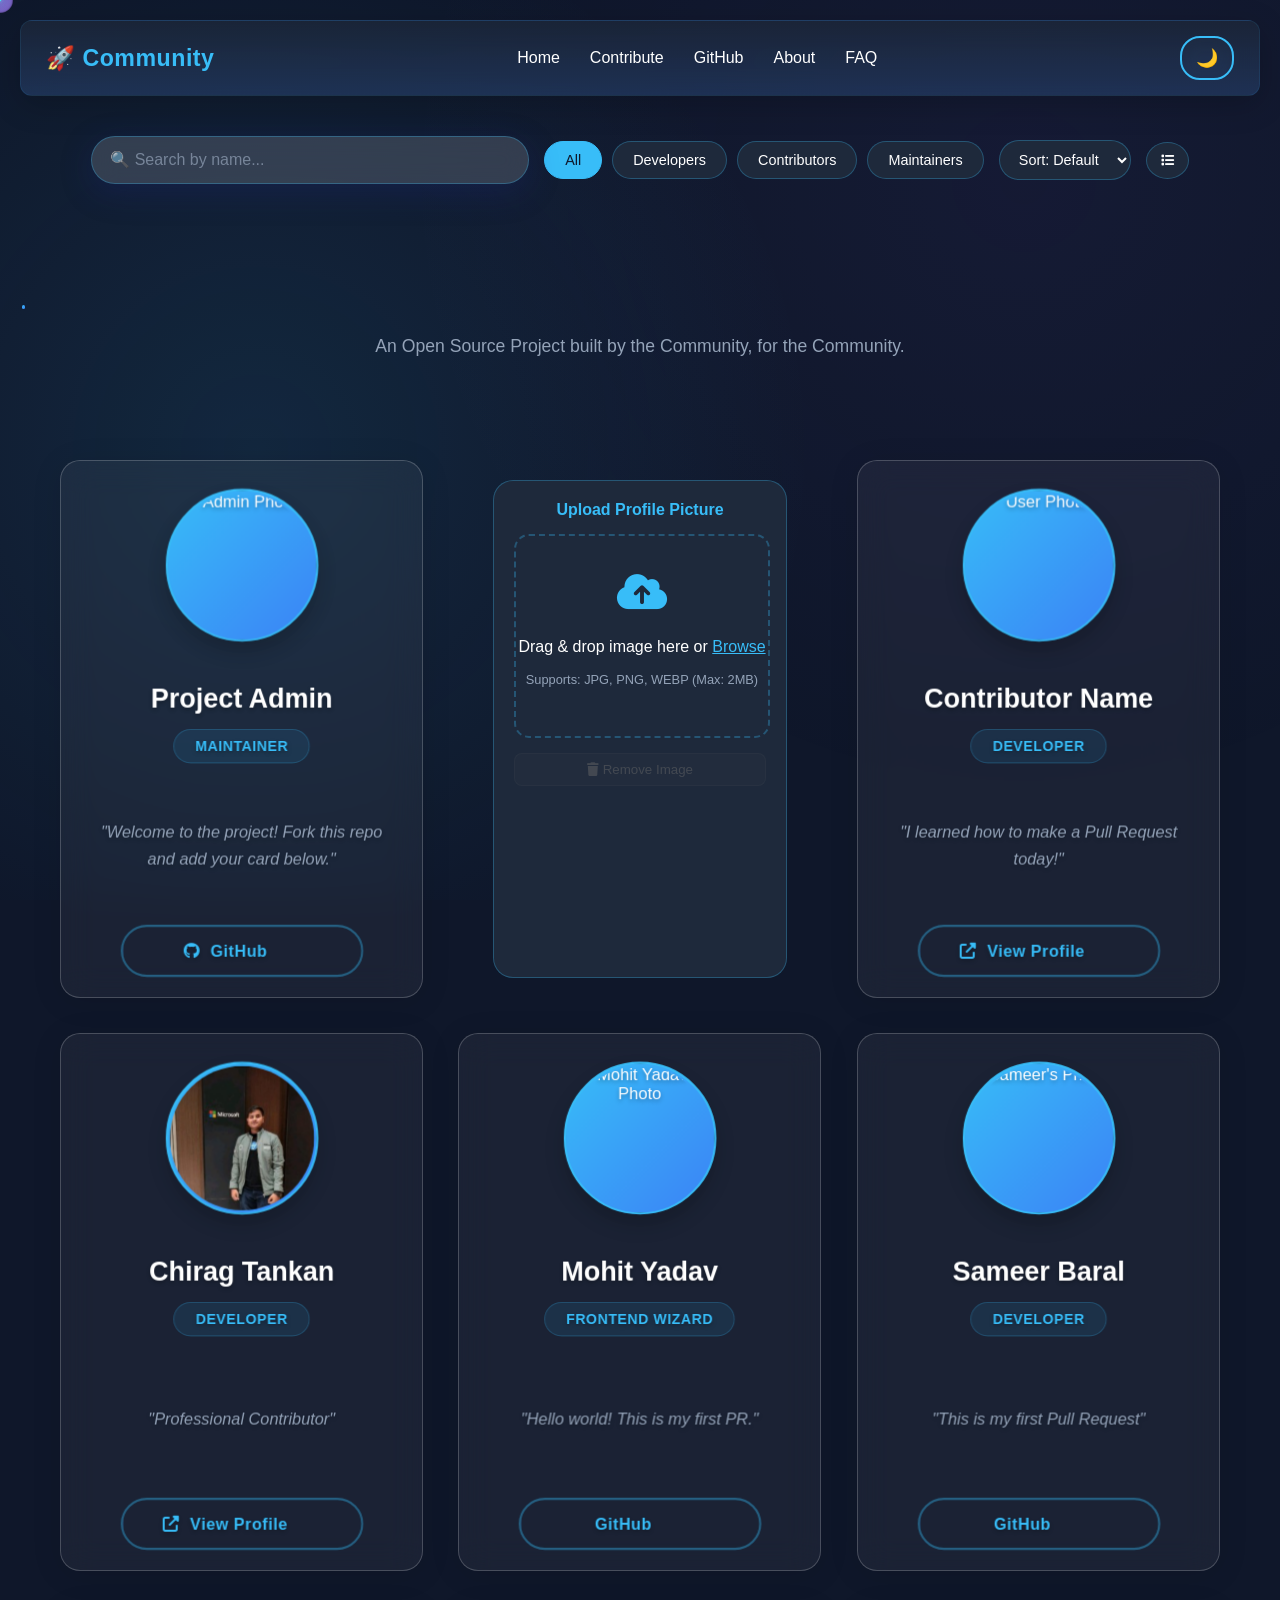
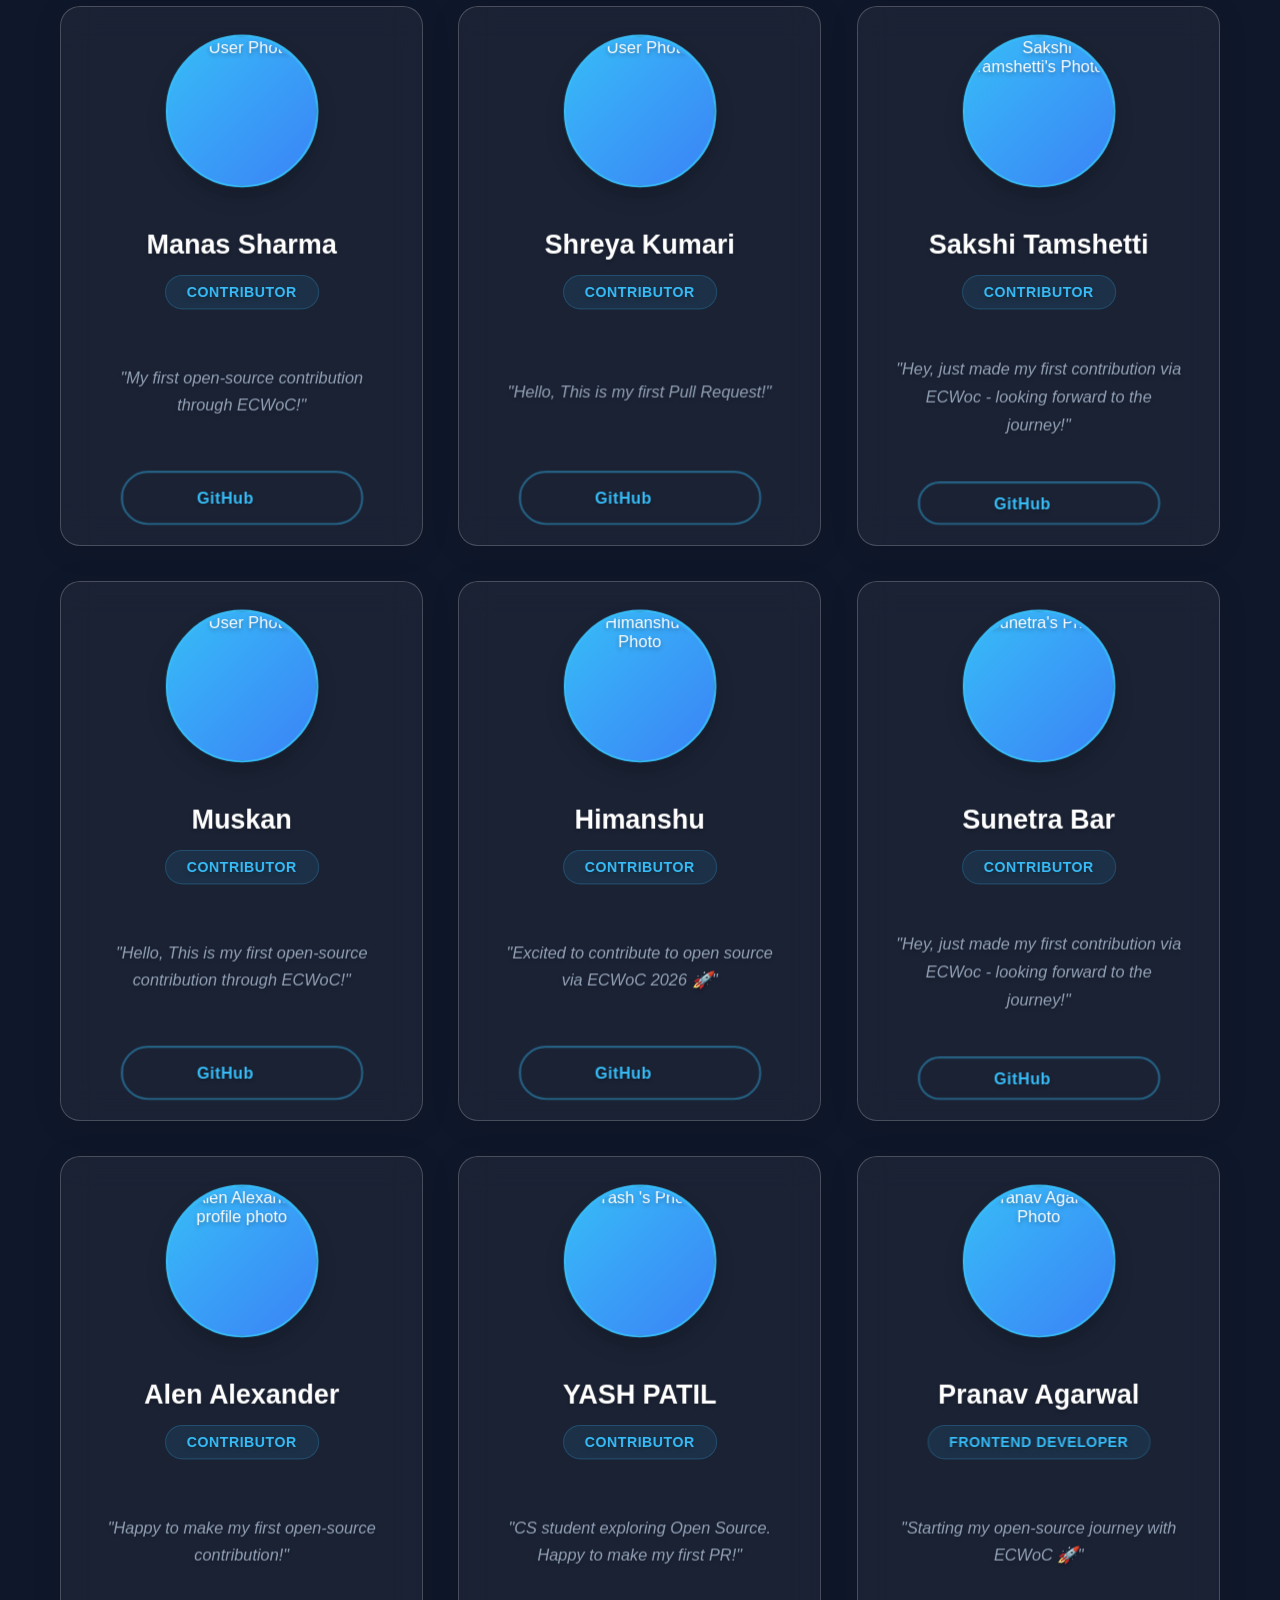
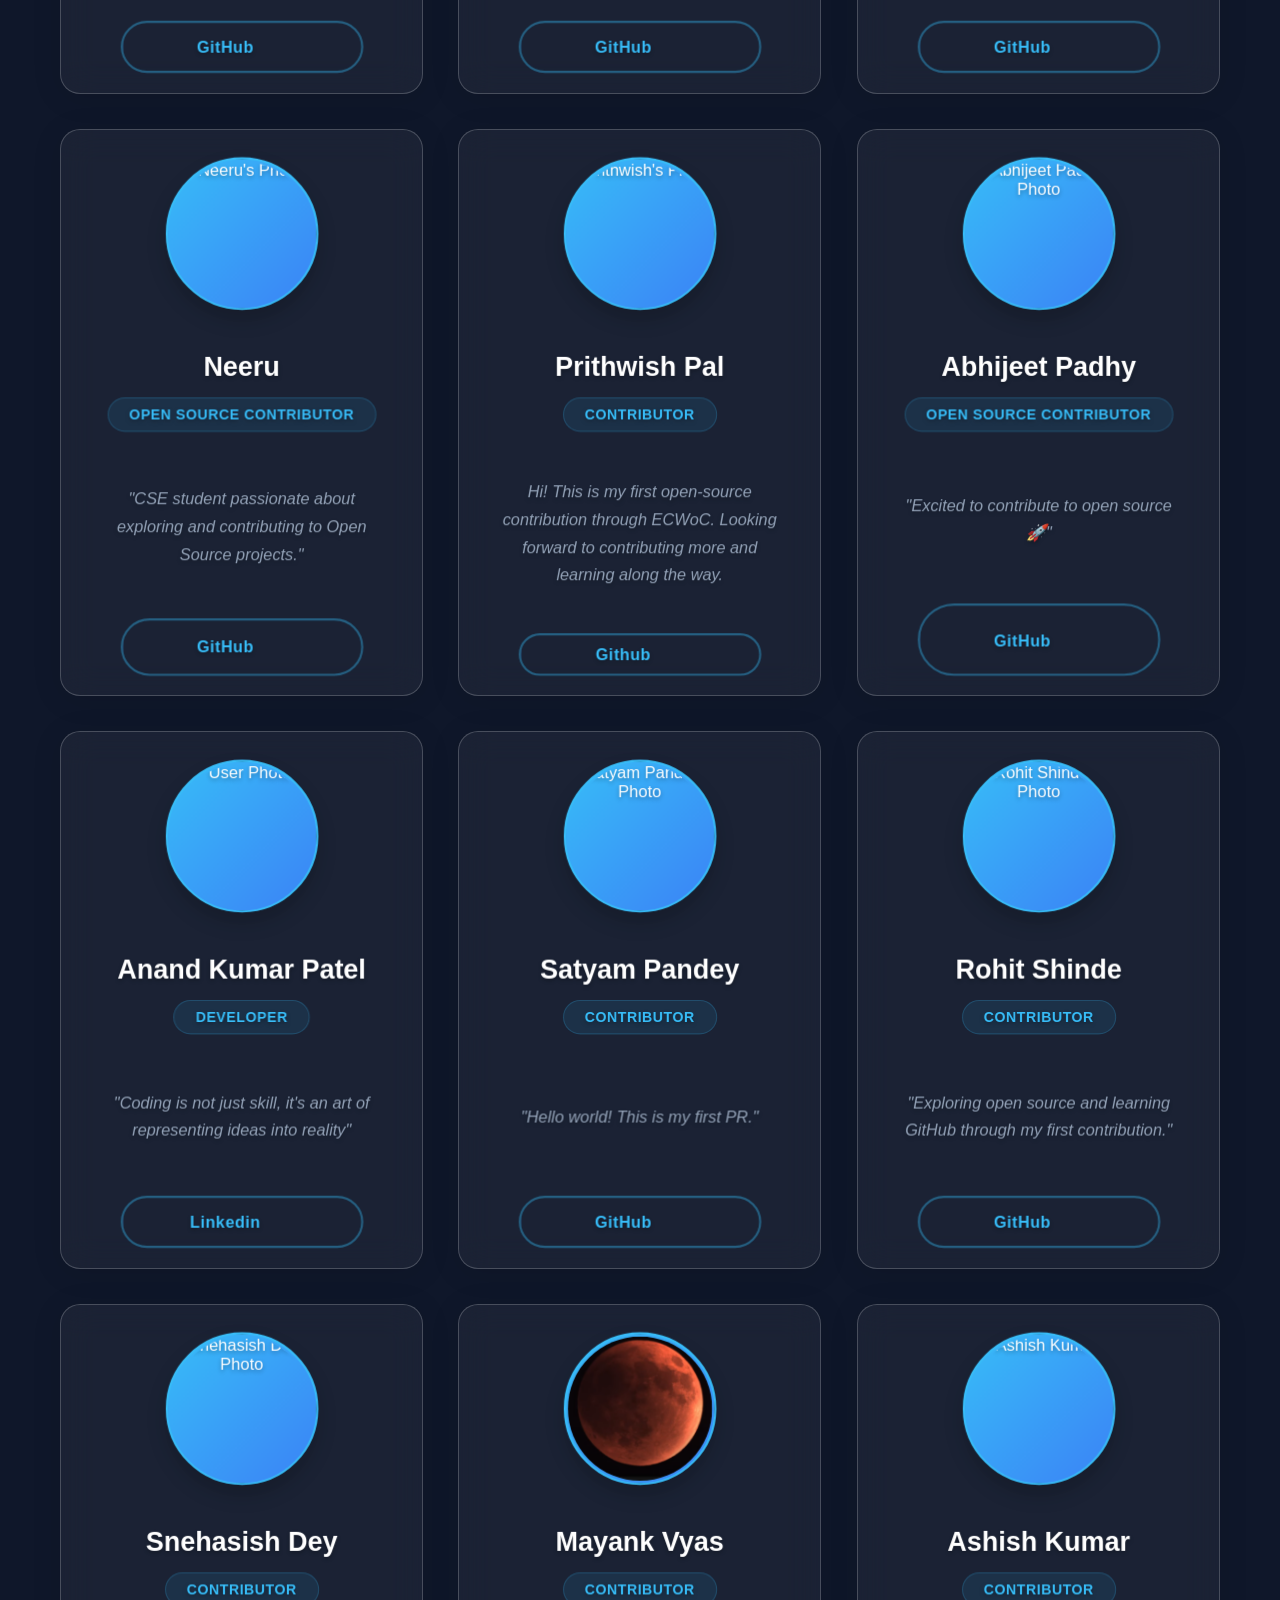
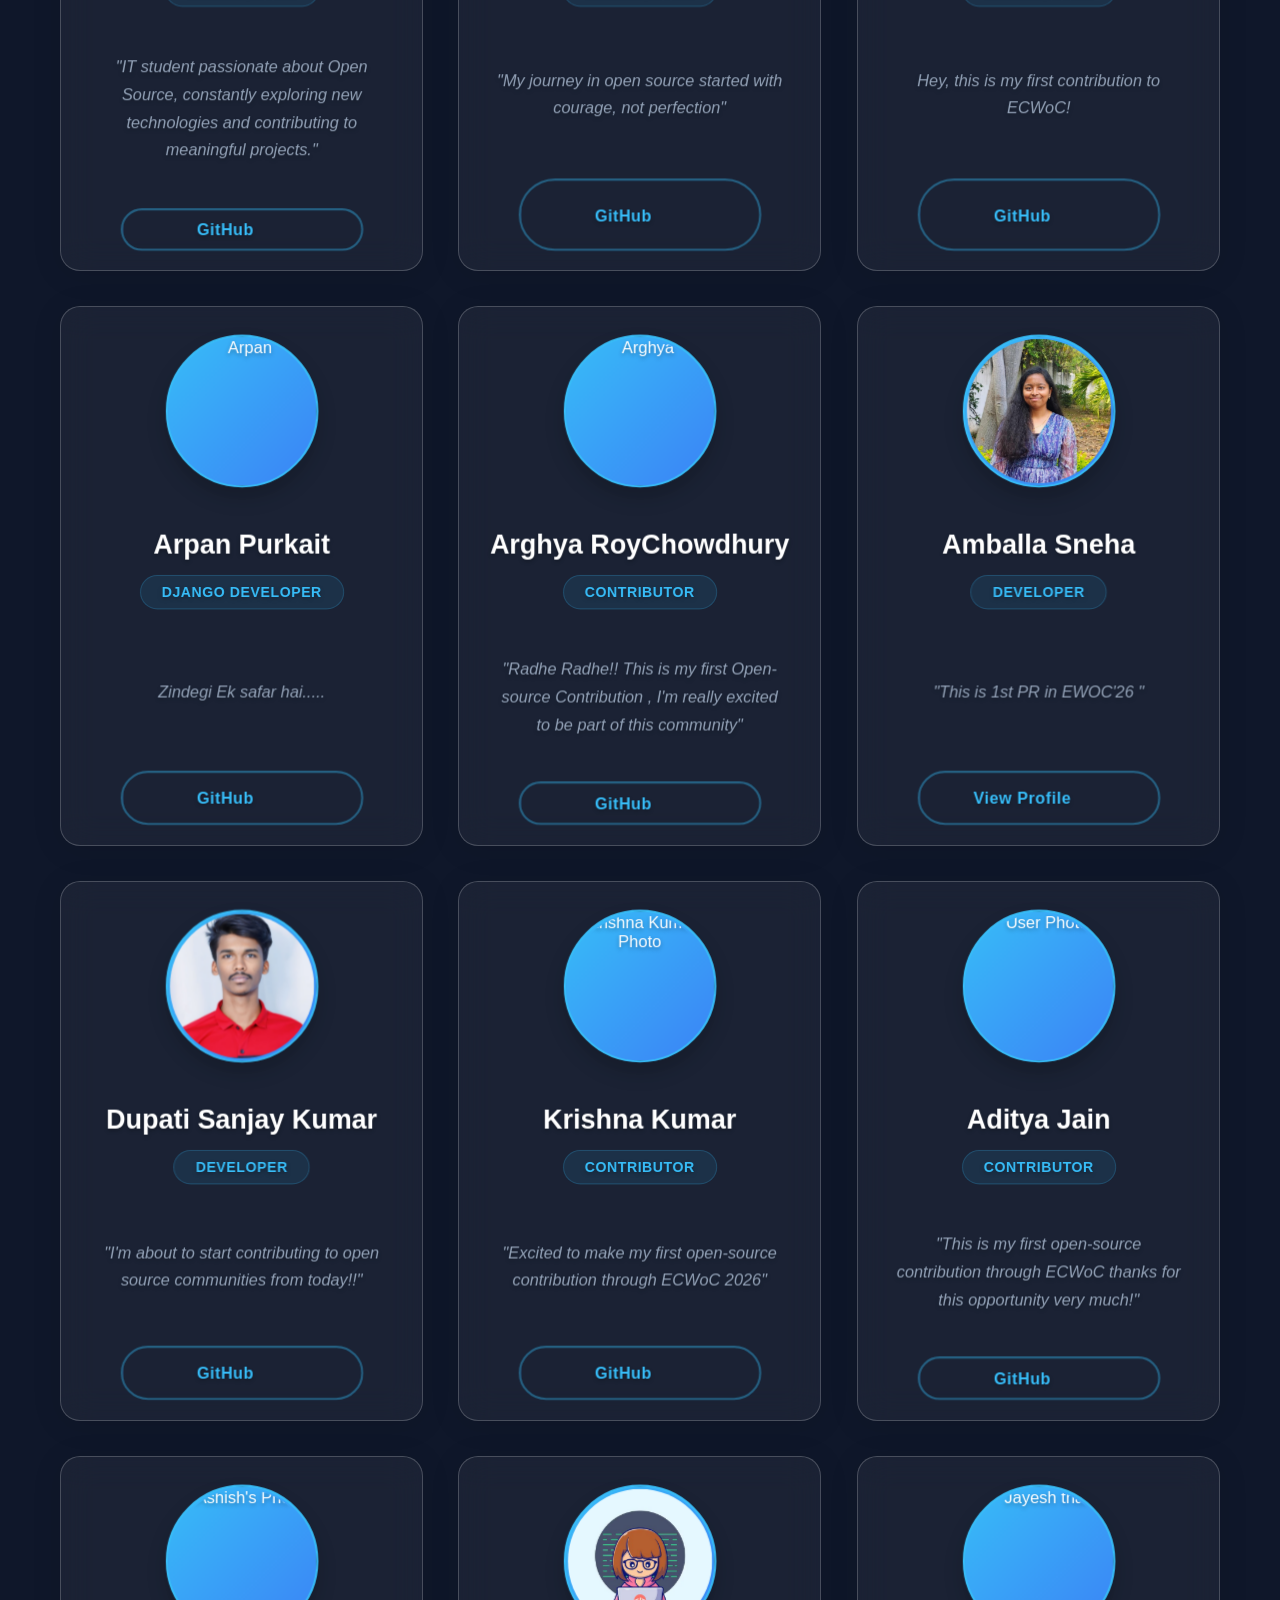
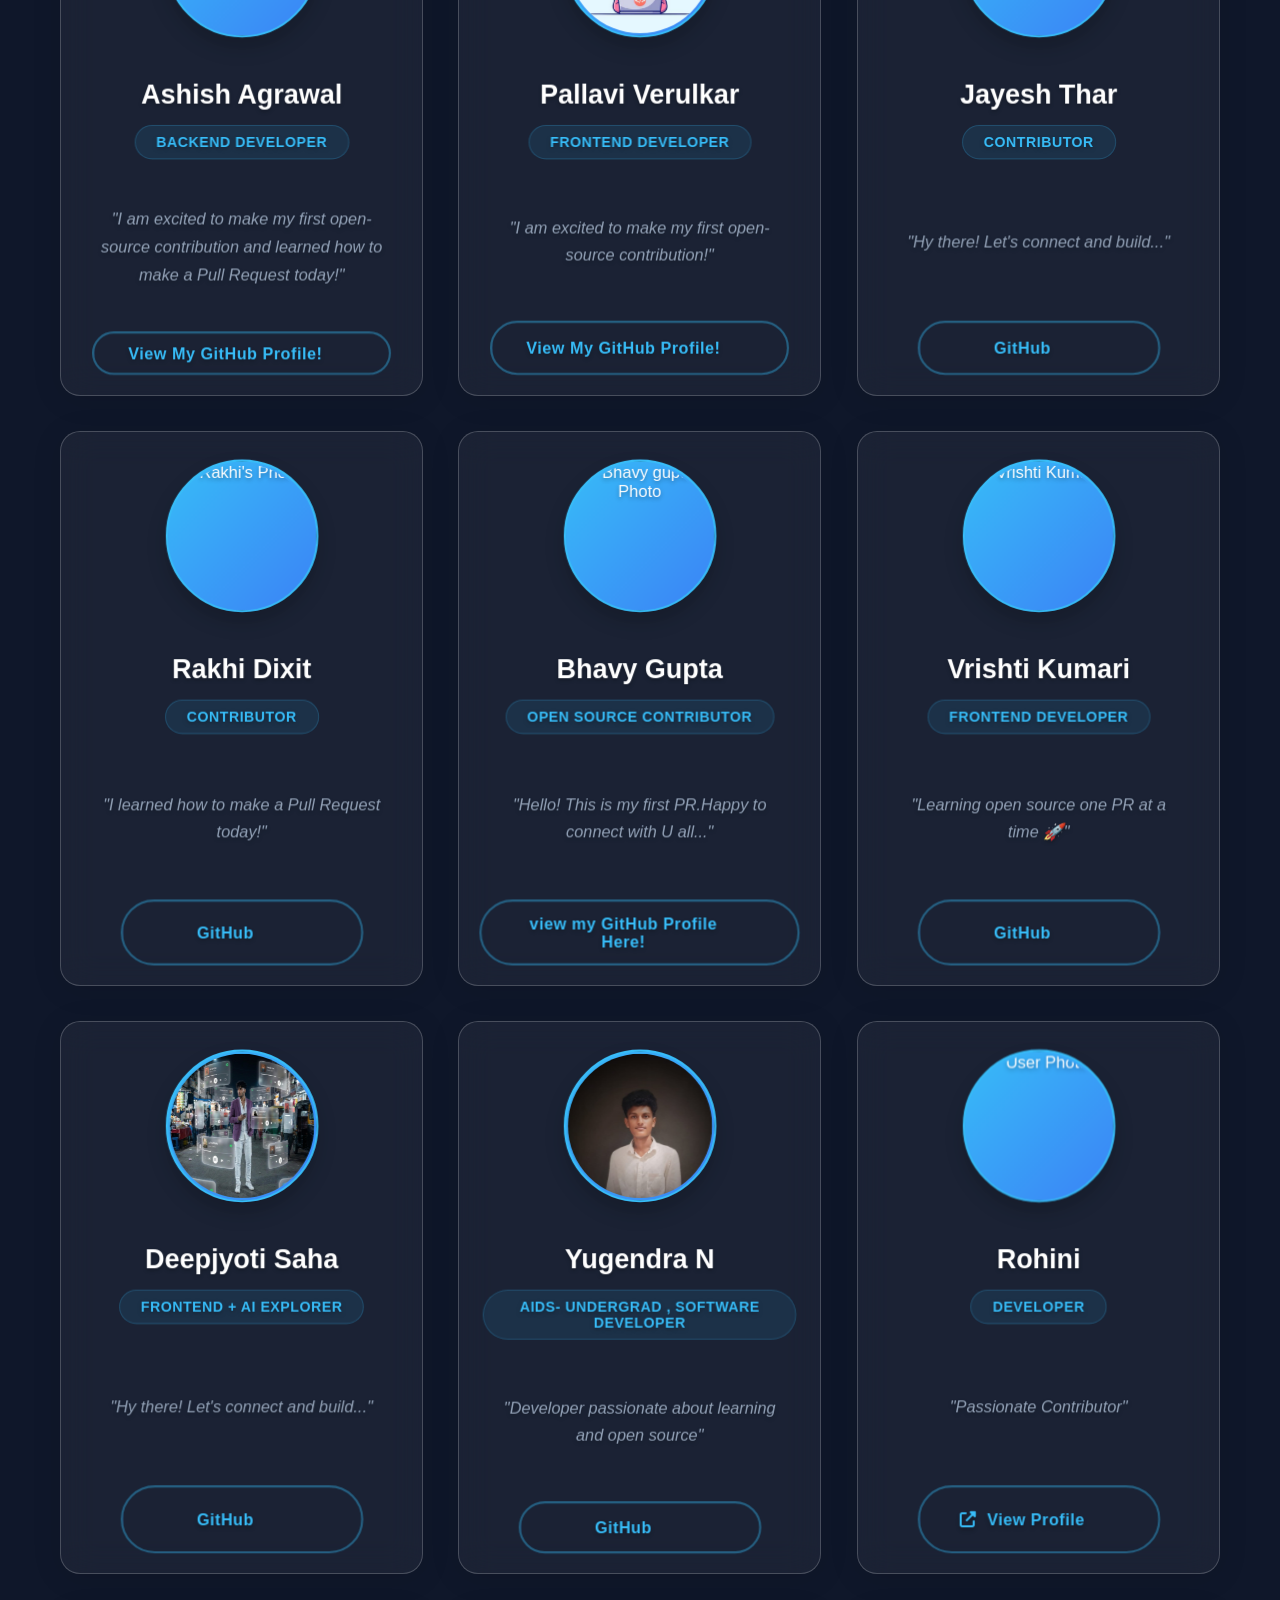
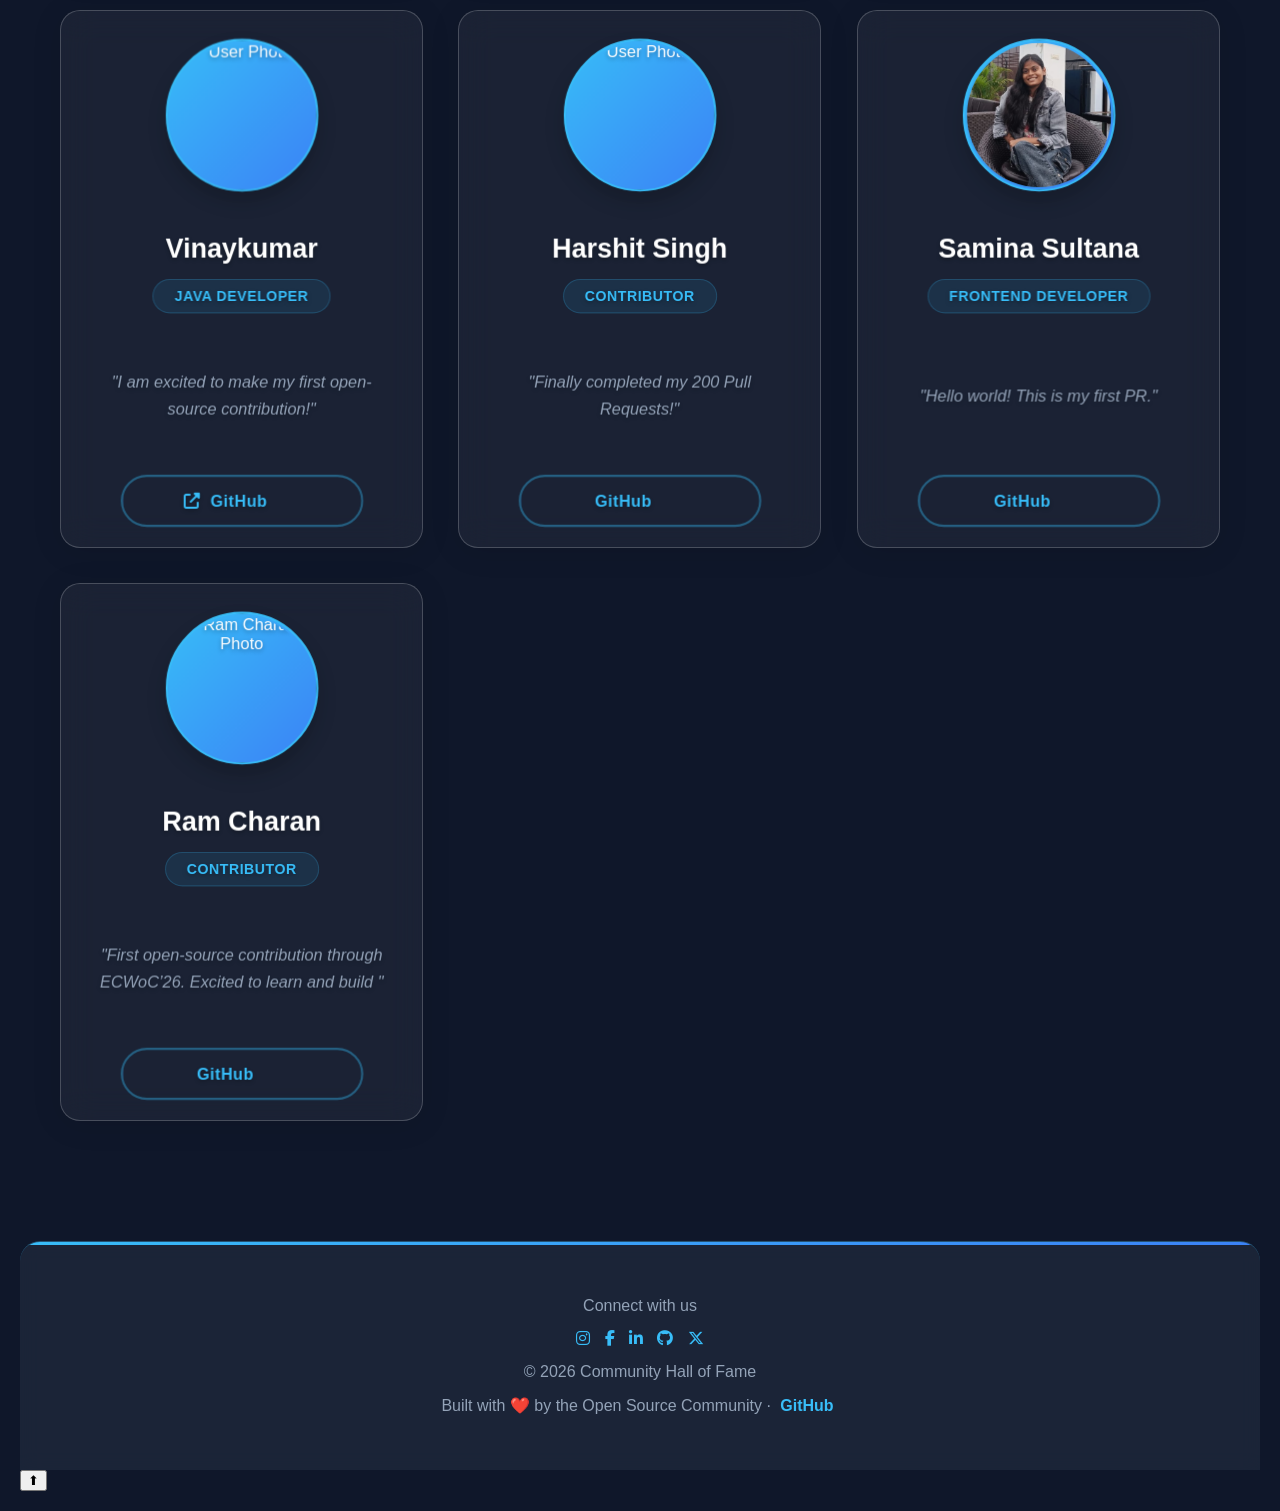
==== commit 80f4a166: "Merge branch 'Jayanta2004:main' into main" ====
--- a/index.html
+++ b/index.html
@@ -156,6 +156,35 @@
                 </a>
             </div>
         </div>
+        <!-- Image Preview Uploader Component -->
+<div class="uploader-container">
+    <label class="uploader-label">Upload Profile Picture</label>
+    
+    <div class="drop-zone" id="dropZone">
+        <div class="drop-zone-content" id="dropZoneContent">
+            <i class="fas fa-cloud-upload-alt upload-icon"></i>
+            <p>Drag & drop image here or <span>Browse</span></p>
+            <p class="file-info">Supports: JPG, PNG, WEBP (Max: 2MB)</p>
+        </div>
+        
+        <div class="preview-container" id="previewContainer">
+            <img src="" alt="Preview" id="imagePreview">
+            <div class="preview-overlay">
+                <button type="button" class="replace-btn" id="replaceBtn">
+                    <i class="fas fa-sync"></i> Replace
+                </button>
+            </div>
+        </div>
+        <input type="file" id="fileInput" accept="image/jpeg, image/png, image/webp" hidden>
+    </div>
+
+    <div class="uploader-footer">
+        <button type="button" id="removeBtn" class="remove-btn" disabled>
+            <i class="fas fa-trash"></i> Remove Image
+        </button>
+        <div id="errorMsg" class="error-msg"></div>
+    </div>
+</div>
 
         <!-- 👇 CONTRIBUTORS: START COPYING FROM HERE 👇 -->
         <!-- This is the TEMPLATE card - copy this entire block and paste it below -->
@@ -173,6 +202,17 @@
         <!-- 👆 CONTRIBUTORS: END COPYING HERE 👆 -->
 
         <div class="card">
+            <div class="card-inner">
+                <img src="images/tankan.jpg" alt="User Photo" class="card-img">
+                <h2>Chirag Tankan</h2>
+                <span class="role">Developer</span>
+                <p>"Professional Contributor"</p>
+                <a href="http://github.com/ChiragTankan/" class="card-btn" target="_blank">
+                    <i class="fas fa-external-link-alt"></i> View Profile
+                </a>
+            </div>
+        </div>
+        <div class="card">
             <img src="images/mohit-yadav.jpg" alt="Mohit Yadav's Photo" class="card-img">
             <h2>Mohit Yadav</h2>
             <span class="role">Frontend Wizard</span>
@@ -354,11 +394,21 @@
         </div>
 
         <div class="card">
-            <img src="images/user.png" alt="User Photo" class="card-img">
+            <img src="images/Sneha-Amballa.jpeg" alt="User Photo" class="card-img">
             <h2>Amballa Sneha</h2>
             <span class="role">Developer</span>
             <p>"This is 1st PR in EWOC'26 "</p>
             <a href="https://github.com/Sneha-Amballa" class="card-btn" target="_blank">View Profile</a>
+        </div>
+
+        <div class="card">
+            <div class="card-inner">
+                <img src="images/SanjayKumar.jpg" alt="User Photo" class="card-img">
+                <h2>Dupati Sanjay Kumar</h2>
+                <span class="role">Developer</span>
+                <p>"I'm about to start contributing to open source communities from today!!"</p>
+                <a href="https://github.com/Sanju562586" class="card-btn" target="_blank">GitHub</a>
+            </div>
         </div>
 
         <div class="card">
@@ -466,7 +516,7 @@
                 </a>
             </div>
         </div>
-
+        
         <div class="card">
             <img src="images/Harshit.jpg" alt="User Photo" class="card-img">
             <h2>Harshit Singh</h2>
@@ -475,6 +525,22 @@
             <a href="https://github.com/harshitSingh1" class="card-btn" target="_blank">GitHub</a>
         </div>
 
+        <div class="card">
+            <img src="images/Samina2005.jpg" alt="Samina's Photo" class="card-img">
+            <h2>Samina Sultana</h2>
+            <span class="role">Frontend Developer</span>
+            <p>"Hello world! This is my first PR."</p>
+            <a href="https://github.com/Samina2005" class="card-btn" target="_blank">GitHub</a>
+        </div>
+      
+        <div class="card">
+            <img src="images/user.png" alt="Ram Charan Photo" class="card-img">
+            <h2>Ram Charan</h2>
+            <span class="role">Contributor</span>
+            <p>"First open-source contribution through ECWoC’26. Excited to learn and build "</p>
+            <a href="https://github.com/print-ramcharan" class="card-btn" target="_blank">GitHub</a>
+        </div>
+
 
         <!-- ADD YOUR NEW CARD ABOVE THIS COMMENT -->
 
@@ -482,6 +548,16 @@
 
     <!-- FOOTER START -->
     <footer class="footer">
+      <div class="footer-social">
+      <p>Connect with us</p>
+      <div class="social-links">
+        <a href="#" aria-label="Instagram"><i class="fa-brands fa-instagram"></i></a>
+        <a href="#" aria-label="Facebook"><i class="fa-brands fa-facebook-f"></i></a>
+        <a href="#" aria-label="LinkedIn"><i class="fa-brands fa-linkedin-in"></i></a>
+        <a href="#" aria-label="GitHub"><i class="fa-brands fa-github"></i></a>
+        <a href="#" aria-label="Twitter"><i class="fa-brands fa-x-twitter"></i></a>
+      </div>
+      </div>
         <p>© 2026 Community Hall of Fame</p>
         <p>
             Built with ❤️ by the Open Source Community ·
@@ -831,4 +907,4 @@
     <script src="tilt.js"></script>
 </body>
 
-</html>+</html>
--- a/style.css
+++ b/style.css
@@ -53,6 +53,156 @@
     /* Glass Effects */
     --glass-bg: rgba(30, 41, 59, 0.7);
     --glass-border: rgba(56, 189, 248, 0.1);
+
+    --navbar-gradient-bottom: rgba(37, 62, 104, 0.65);
+    --navbar-shadow: 0 8px 32px rgba(0, 0, 0, 0.2);
+}
+/* =========================================
+   IMAGE UPLOADER STYLES
+   ========================================= */
+.uploader-container {
+    max-width: 400px;
+    margin: 20px auto;
+    padding: 20px;
+    background: var(--bg-card);
+    border: 1px solid var(--border-primary);
+    border-radius: 20px;
+    backdrop-filter: blur(10px);
+}
+
+.uploader-label {
+    display: block;
+    margin-bottom: 15px;
+    font-weight: 600;
+    color: var(--primary-color);
+    text-align: center;
+}
+
+.drop-zone {
+    width: 100%;
+    height: 200px;
+    border: 2px dashed var(--border-primary);
+    border-radius: 15px;
+    display: flex;
+    align-items: center;
+    justify-content: center;
+    position: relative;
+    cursor: pointer;
+    transition: all 0.3s ease;
+    overflow: hidden;
+}
+
+.drop-zone:hover, .drop-zone.drag-over {
+    border-color: var(--primary-color);
+    background: rgba(56, 189, 248, 0.05);
+}
+
+.drop-zone-content {
+    text-align: center;
+    transition: opacity 0.3s ease;
+}
+
+.upload-icon {
+    font-size: 2.5rem;
+    color: var(--primary-color);
+    margin-bottom: 10px;
+}
+
+.drop-zone-content span {
+    color: var(--primary-color);
+    text-decoration: underline;
+}
+
+.file-info {
+    font-size: 0.8rem;
+    color: var(--text-secondary);
+    margin-top: 5px;
+}
+
+/* Preview Styles */
+.preview-container {
+    display: none;
+    width: 100%;
+    height: 100%;
+    position: absolute;
+    top: 0;
+    left: 0;
+    opacity: 0;
+    transform: scale(0.9);
+    transition: all 0.4s cubic-bezier(0.175, 0.885, 0.32, 1.275);
+}
+
+.preview-container.show {
+    display: block;
+    opacity: 1;
+    transform: scale(1);
+}
+
+#imagePreview {
+    width: 100%;
+    height: 100%;
+    object-fit: cover;
+}
+
+.preview-overlay {
+    position: absolute;
+    top: 0;
+    left: 0;
+    width: 100%;
+    height: 100%;
+    background: rgba(0,0,0,0.4);
+    display: flex;
+    align-items: center;
+    justify-content: center;
+    opacity: 0;
+    transition: opacity 0.3s ease;
+}
+
+.preview-container:hover .preview-overlay {
+    opacity: 1;
+}
+
+/* Footer & Buttons */
+.uploader-footer {
+    margin-top: 15px;
+    display: flex;
+    flex-direction: column;
+    gap: 10px;
+}
+
+.remove-btn, .replace-btn {
+    background: rgba(239, 68, 68, 0.1);
+    color: #ef4444;
+    border: 1px solid rgba(239, 68, 68, 0.2);
+    padding: 8px 15px;
+    border-radius: 8px;
+    cursor: pointer;
+    font-weight: 500;
+    transition: all 0.3s ease;
+}
+
+.remove-btn:hover:not(:disabled) {
+    background: #ef4444;
+    color: white;
+}
+
+.remove-btn:disabled {
+    opacity: 0.5;
+    cursor: not-allowed;
+    filter: grayscale(1);
+}
+
+.replace-btn {
+    background: var(--primary-color);
+    color: white;
+    border: none;
+}
+
+.error-msg {
+    color: #fb7185;
+    font-size: 0.85rem;
+    text-align: center;
+    min-height: 20px;
 }
 
 /* =========================================
@@ -106,6 +256,10 @@
     /* Glass Effects */
     --glass-bg: rgba(255, 255, 255, 0.7);
     --glass-border: rgba(2, 132, 199, 0.1);
+
+    --navbar-gradient-bottom: rgba(255, 255, 255, 0.8);
+    --navbar-shadow: 0 10px 30px rgba(0, 0, 0, 0.08), 0 1px 8px rgba(0, 0, 0, 0.04);
+    --glass-border: rgba(0, 0, 0, 0.05); /* Softer border for light mode */
 }
 
 /* =========================================
@@ -155,7 +309,7 @@
 /* =========================================
    NAVBAR STYLES
    ========================================= */
-.navbar {
+/* .navbar {
     position: sticky;
     top: 20px;
     z-index: 1000;
@@ -173,11 +327,50 @@
     max-width: 1400px;
     margin: 0 auto 40px auto;
     transition: background 0.3s ease, box-shadow 0.3s ease, border-color 0.3s ease;
-}
-
+} */
+
+/* =========================================
+   NAVBAR STYLES (UPDATED)
+   ========================================= */
+.navbar {
+    position: sticky;
+    top: 20px;
+    z-index: 1000;
+    /* Use variables here so it changes with the theme */
+    background: linear-gradient(to bottom,
+            var(--glass-bg),
+            var(--navbar-gradient-bottom));
+    backdrop-filter: blur(14px);
+    -webkit-backdrop-filter: blur(14px);
+    border: 1px solid var(--glass-border);
+    border-radius: 12px;
+    padding: 15px 25px;
+    display: flex;
+    justify-content: space-between;
+    align-items: center;
+    max-width: 1400px;
+    margin: 0 auto 40px auto;
+    transition: all 0.3s ease;
+    box-shadow: var(--navbar-shadow); /* Uses the new shadow variable */
+}
+
+/* Update hover to keep the shadow looking good */
 .navbar:hover {
+    box-shadow: 0 12px 40px rgba(0, 0, 0, 0.15);
+}
+
+/* Fix for Navbar links in Light Mode */
+body.light-mode .nav-links a {
+    color: var(--text-primary);
+    font-weight: 600; /* Slightly bolder for readability */
+}
+
+body.light-mode .nav-logo {
+    color: var(--primary-color);
+}
+/* .navbar:hover {
     box-shadow: 0 8px 32px rgba(0, 0, 0, 0.2);
-}
+} */
 
 .nav-logo {
     color: var(--primary-color);
@@ -2479,3 +2672,10 @@
 .card img {
     box-shadow: 0 10px 20px rgba(0,0,0,0.2);
 }
+
+
+.social-links a[aria-label="Instagram"]:hover { color: #e1306c; }
+.social-links a[aria-label="Facebook"]:hover { color: #1877f2; }
+.social-links a[aria-label="LinkedIn"]:hover { color: #0a66c2; }
+.social-links a[aria-label="GitHub"]:hover { color: #fff; }
+.social-links a[aria-label="Twitter"]:hover { color: #1da1f2; }
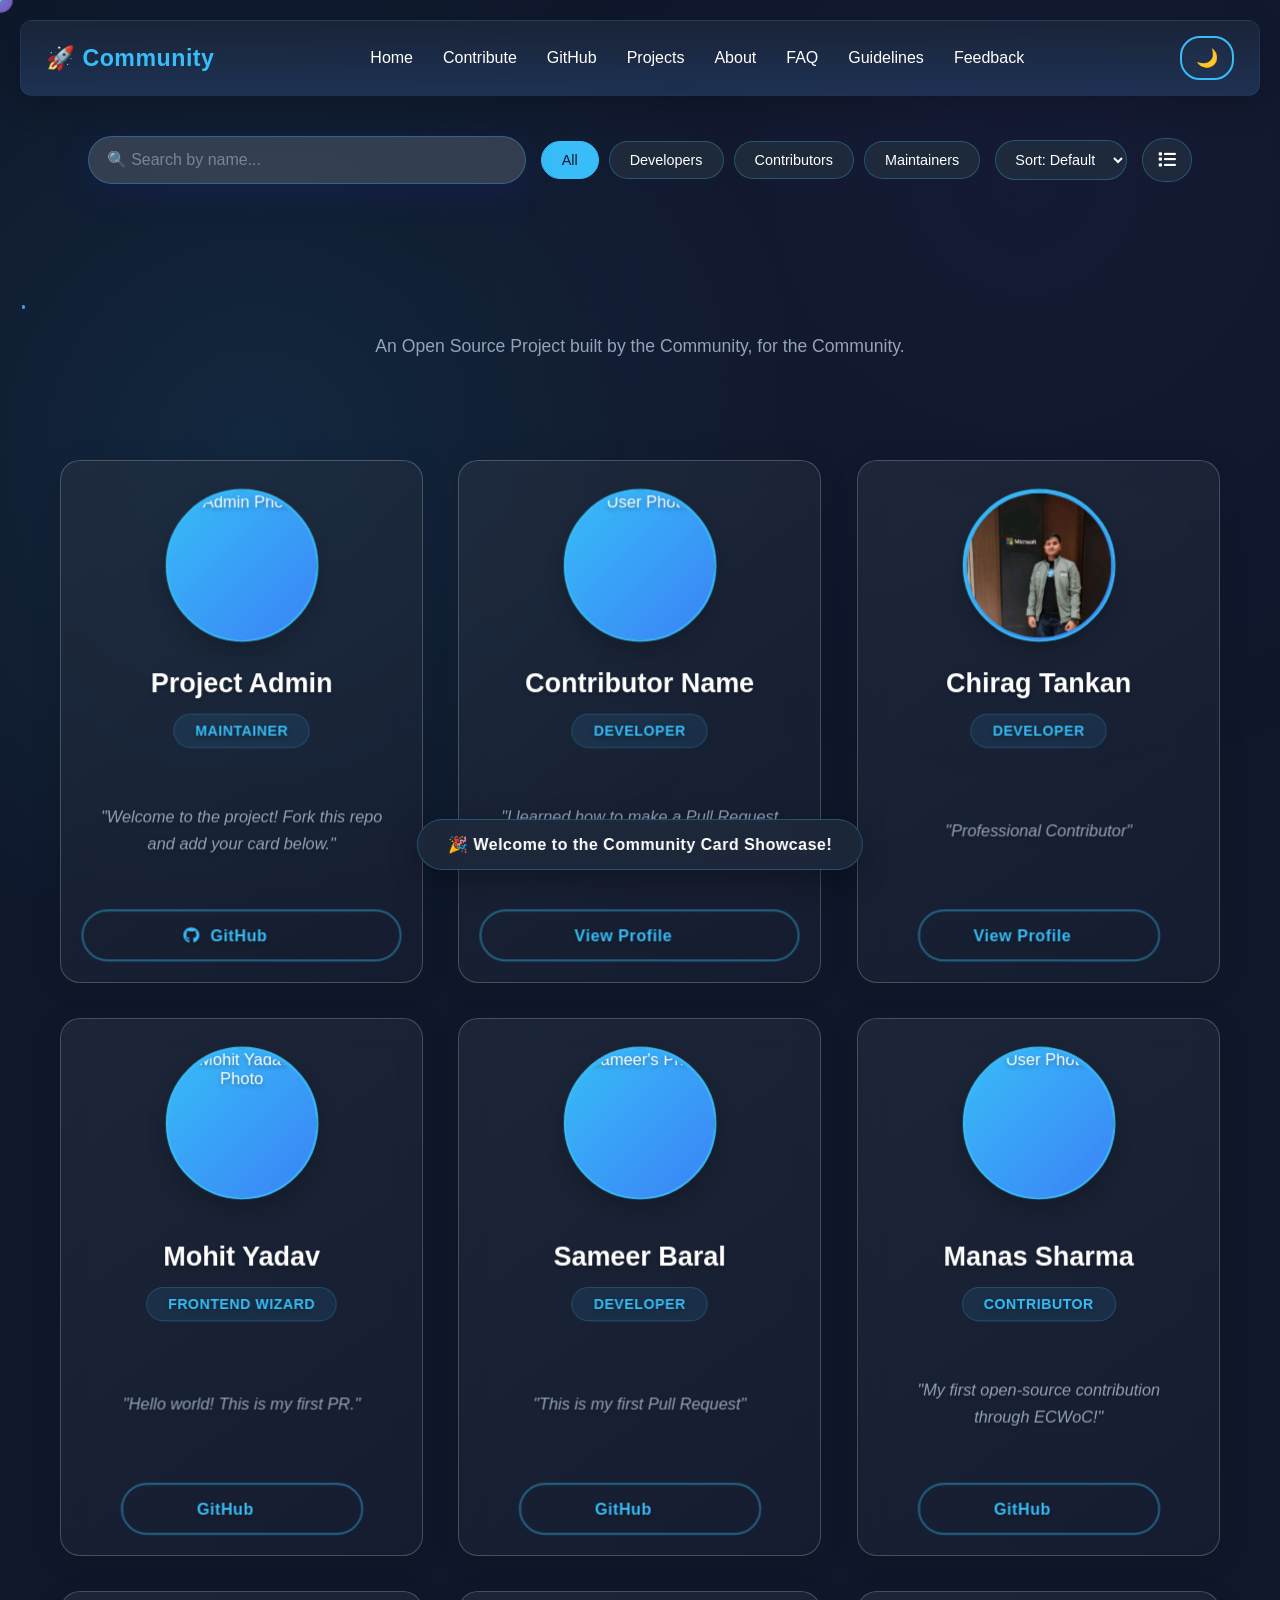
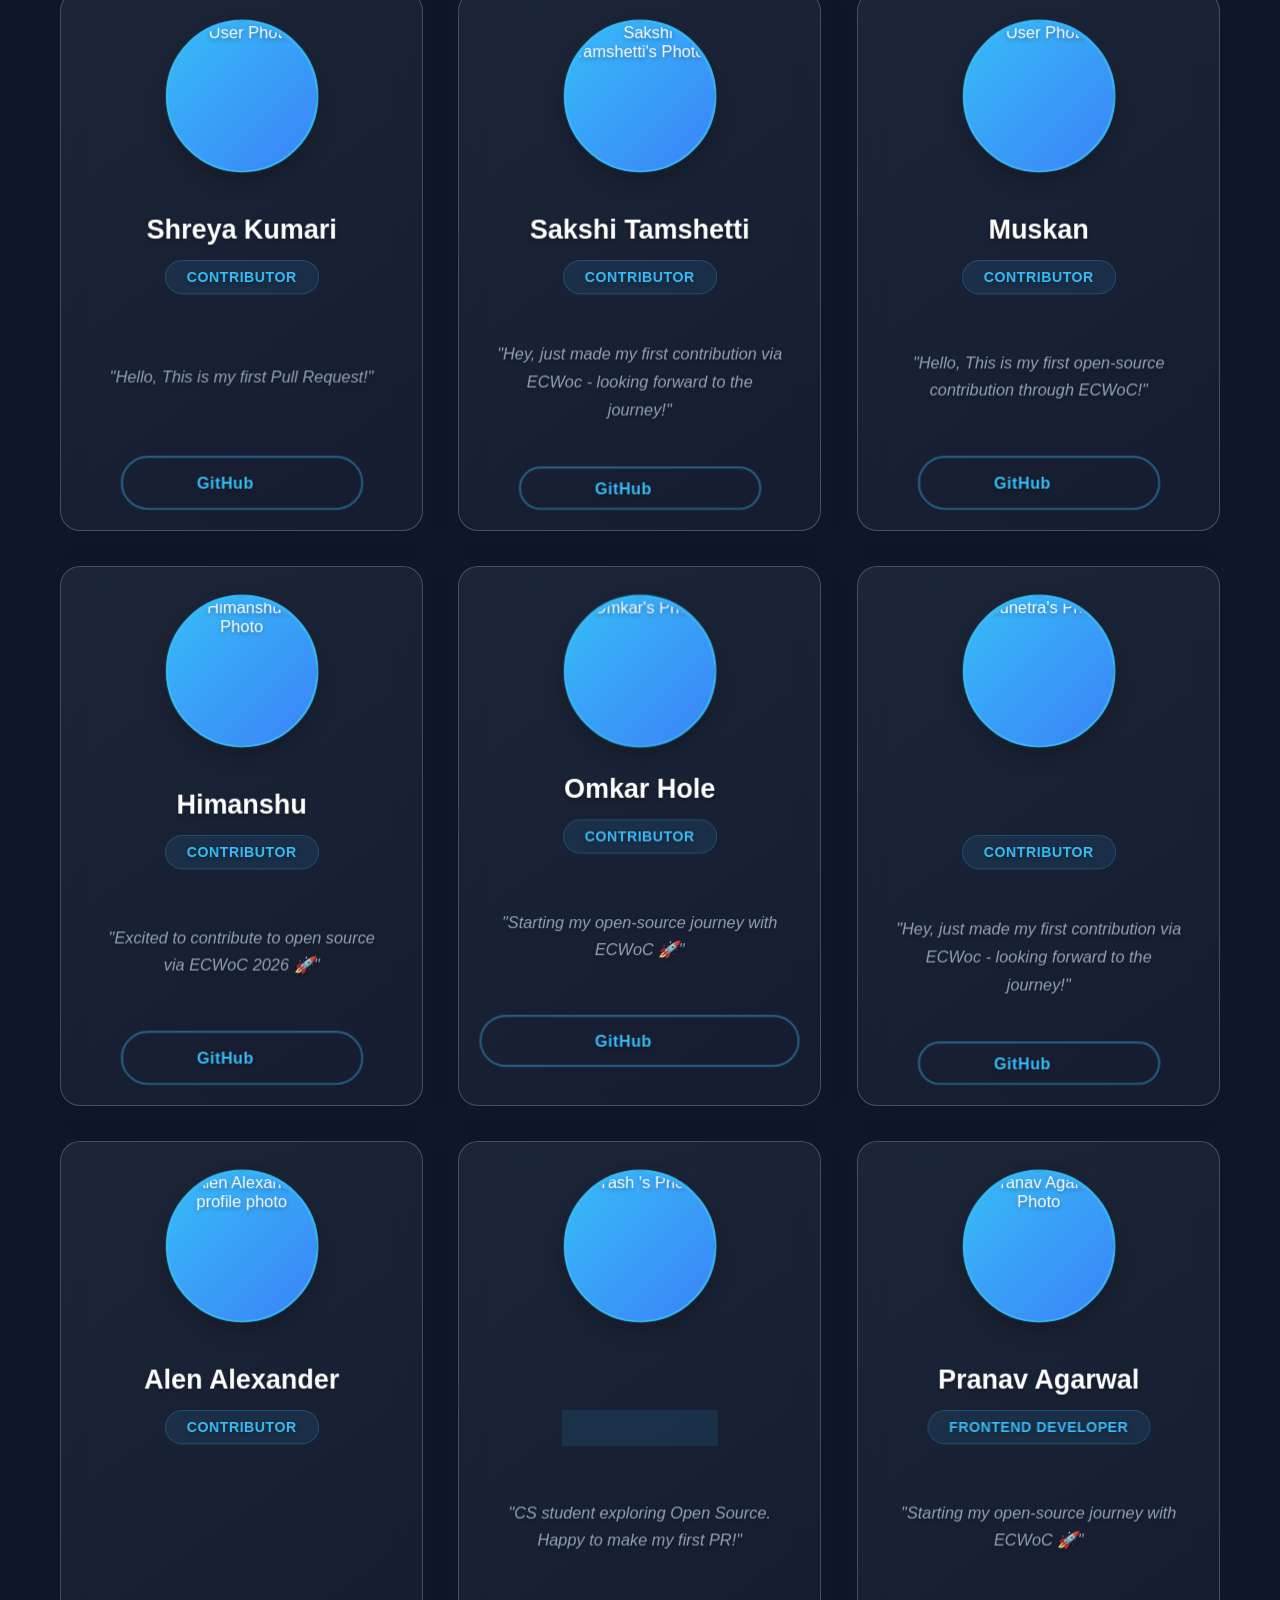
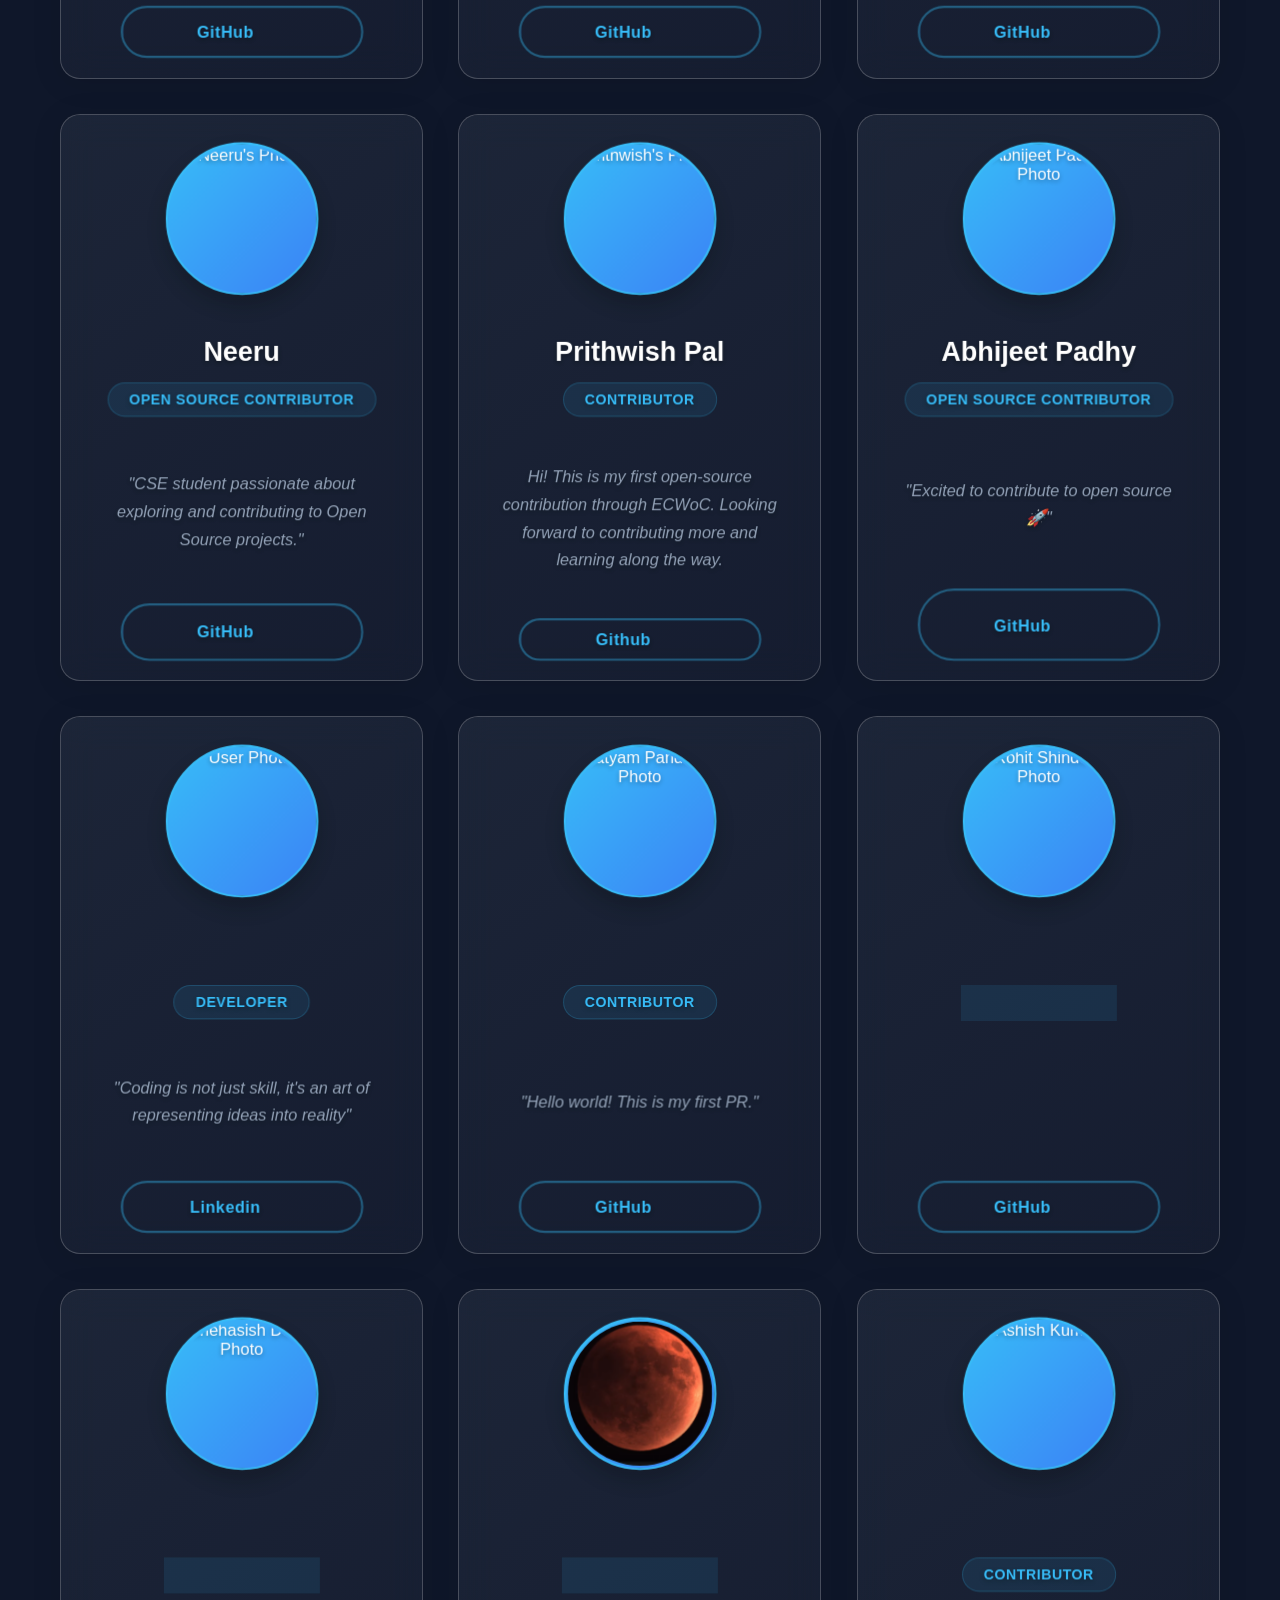
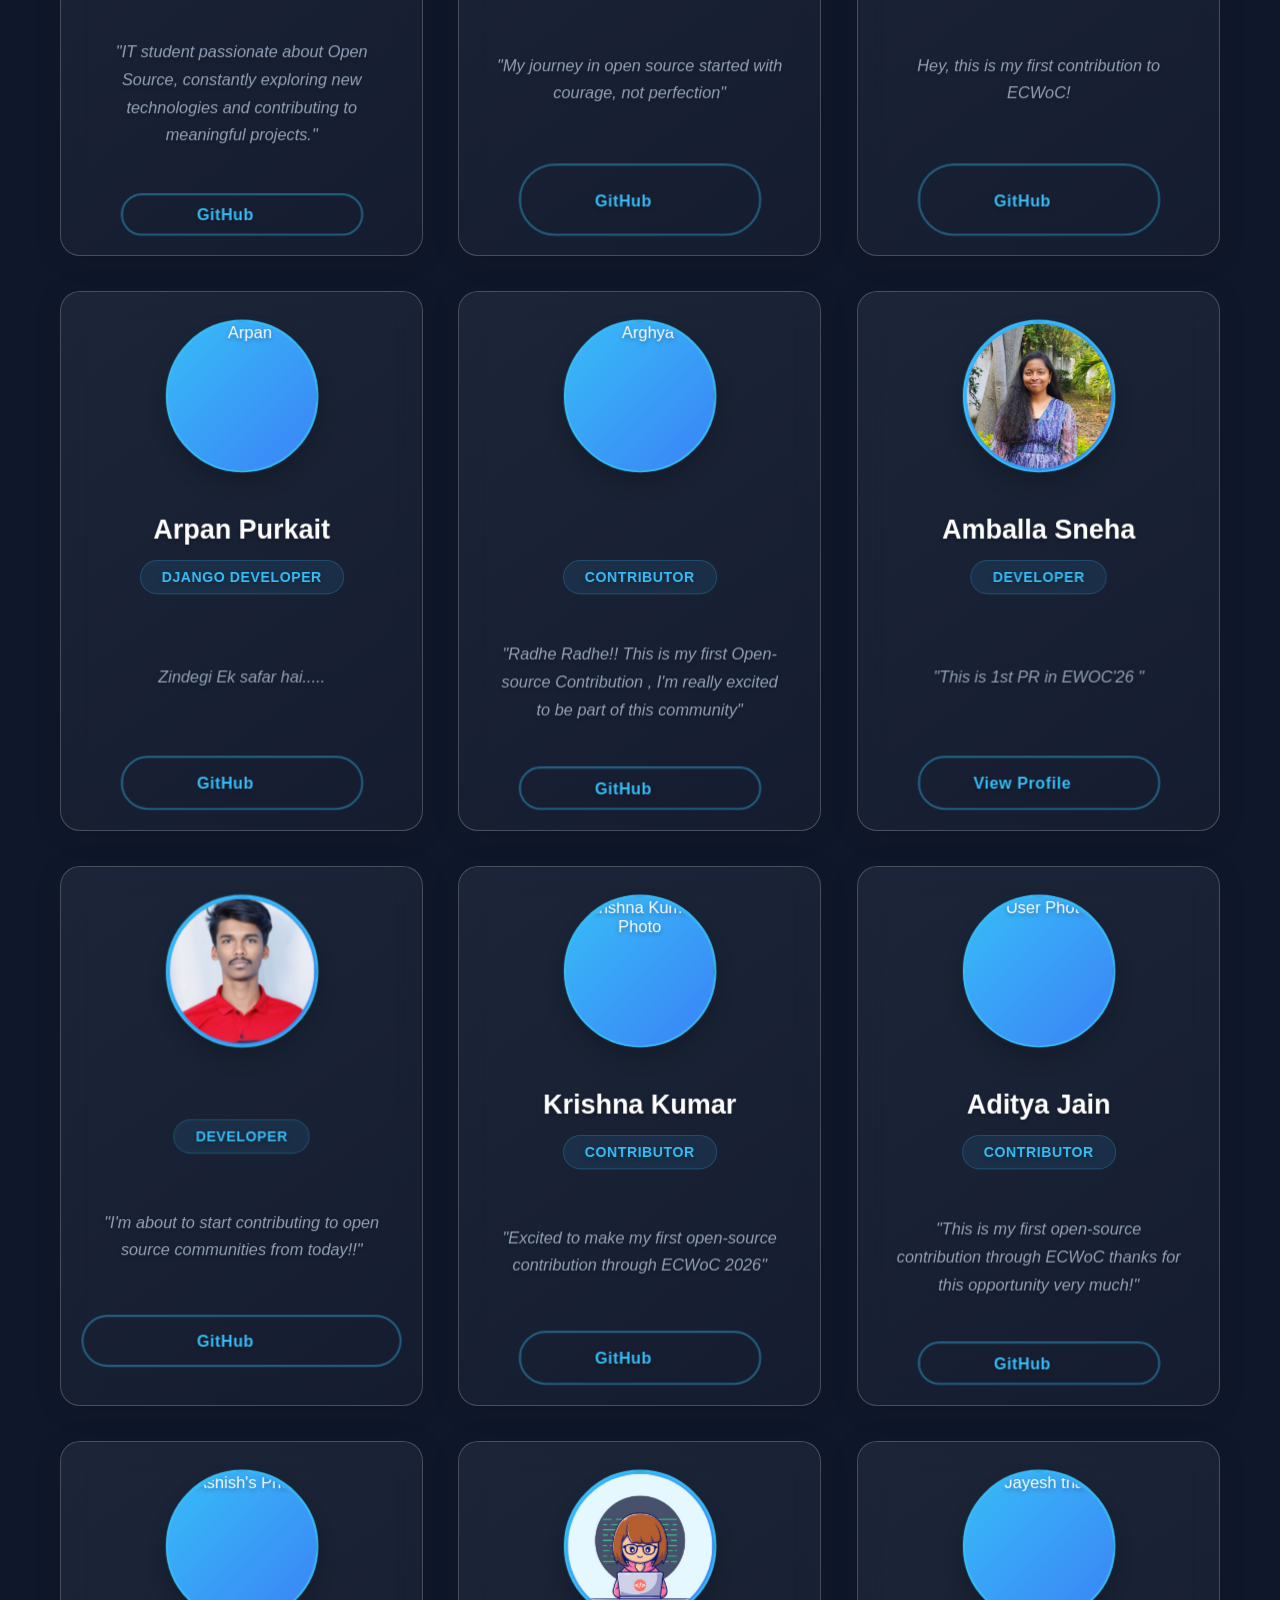
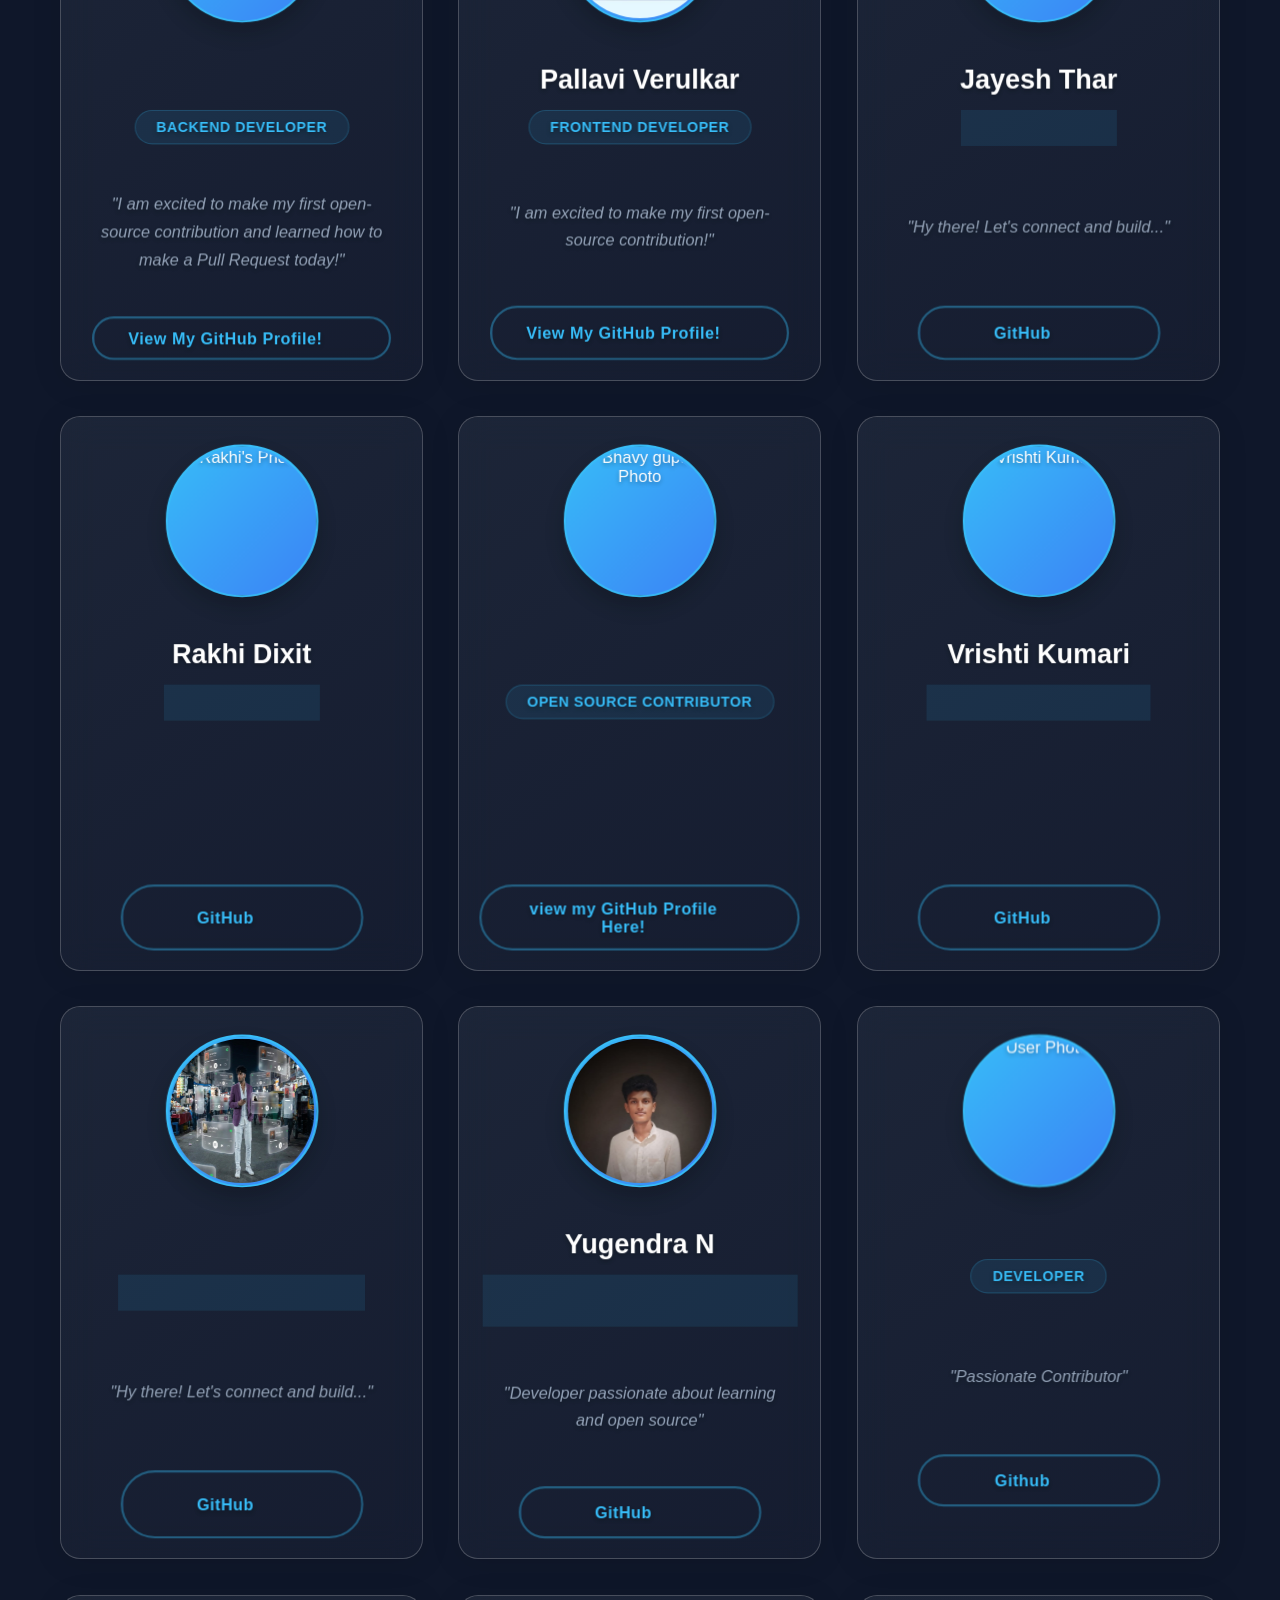
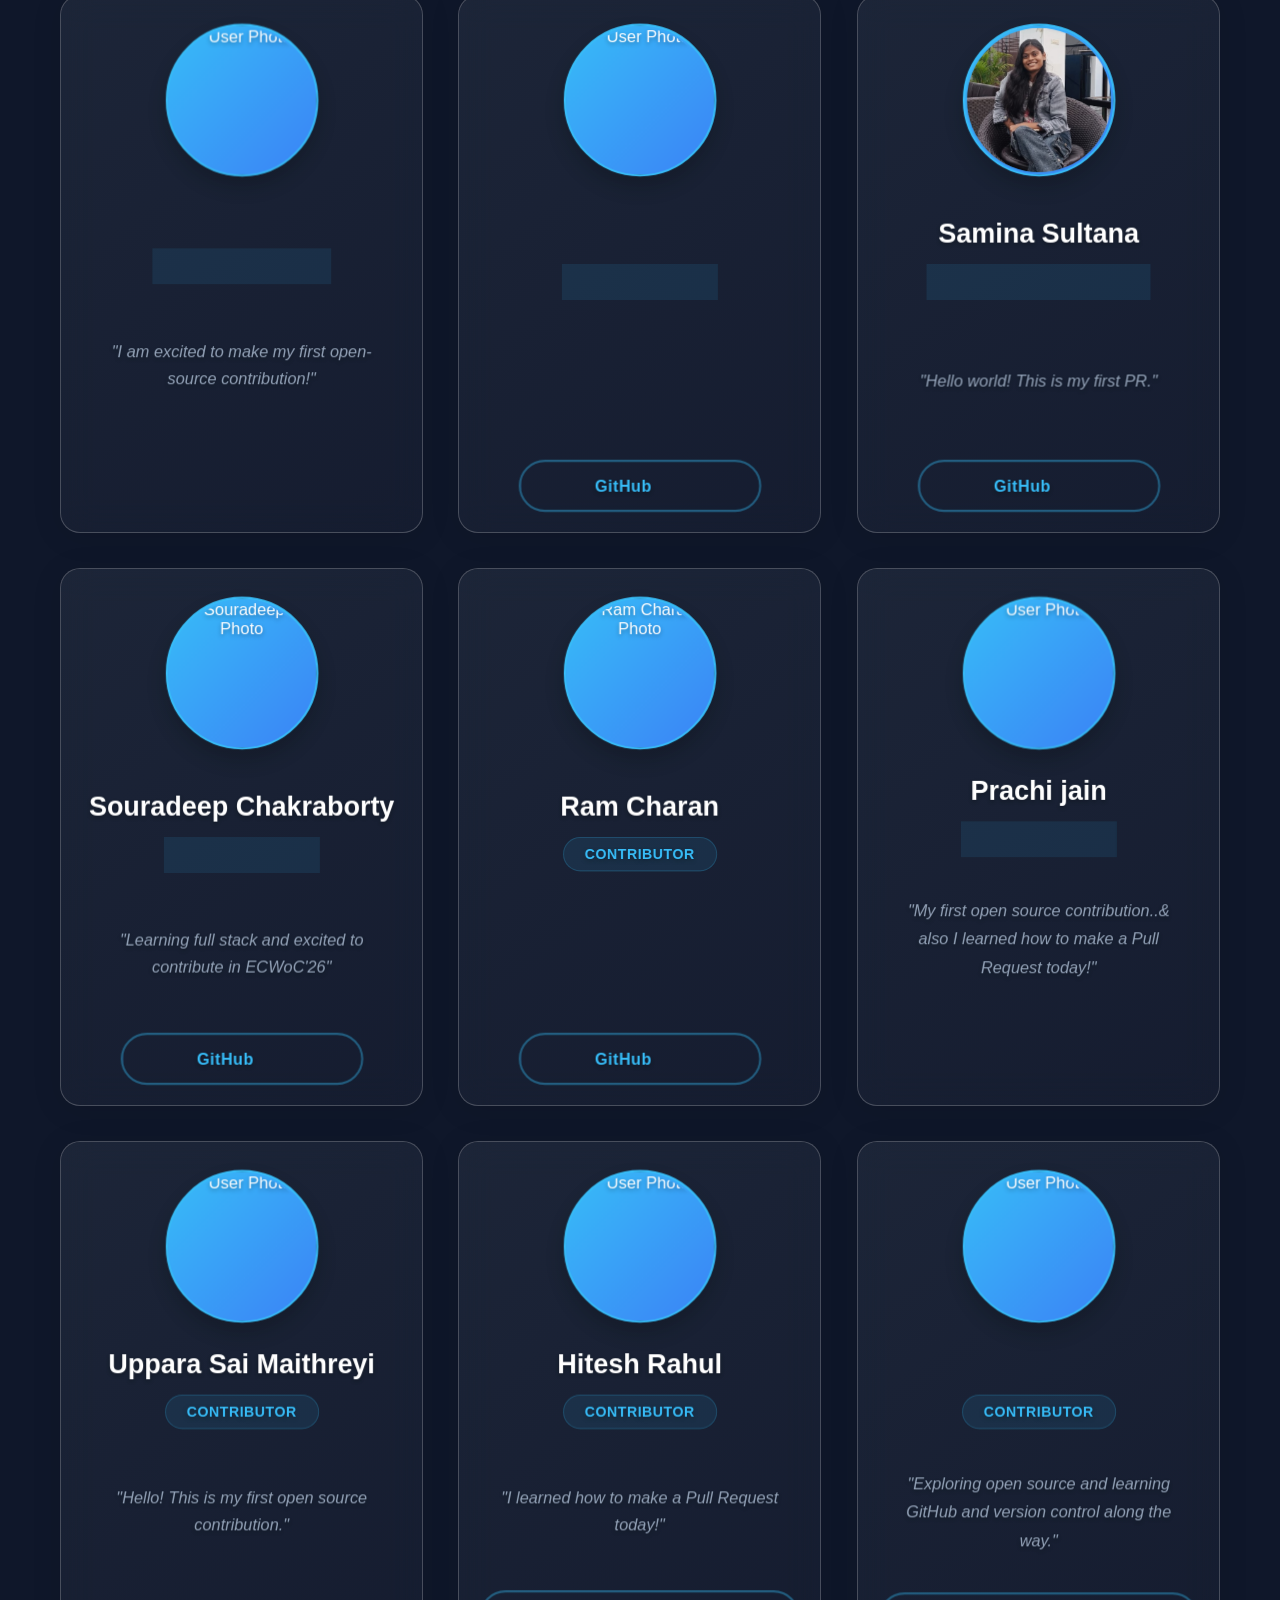
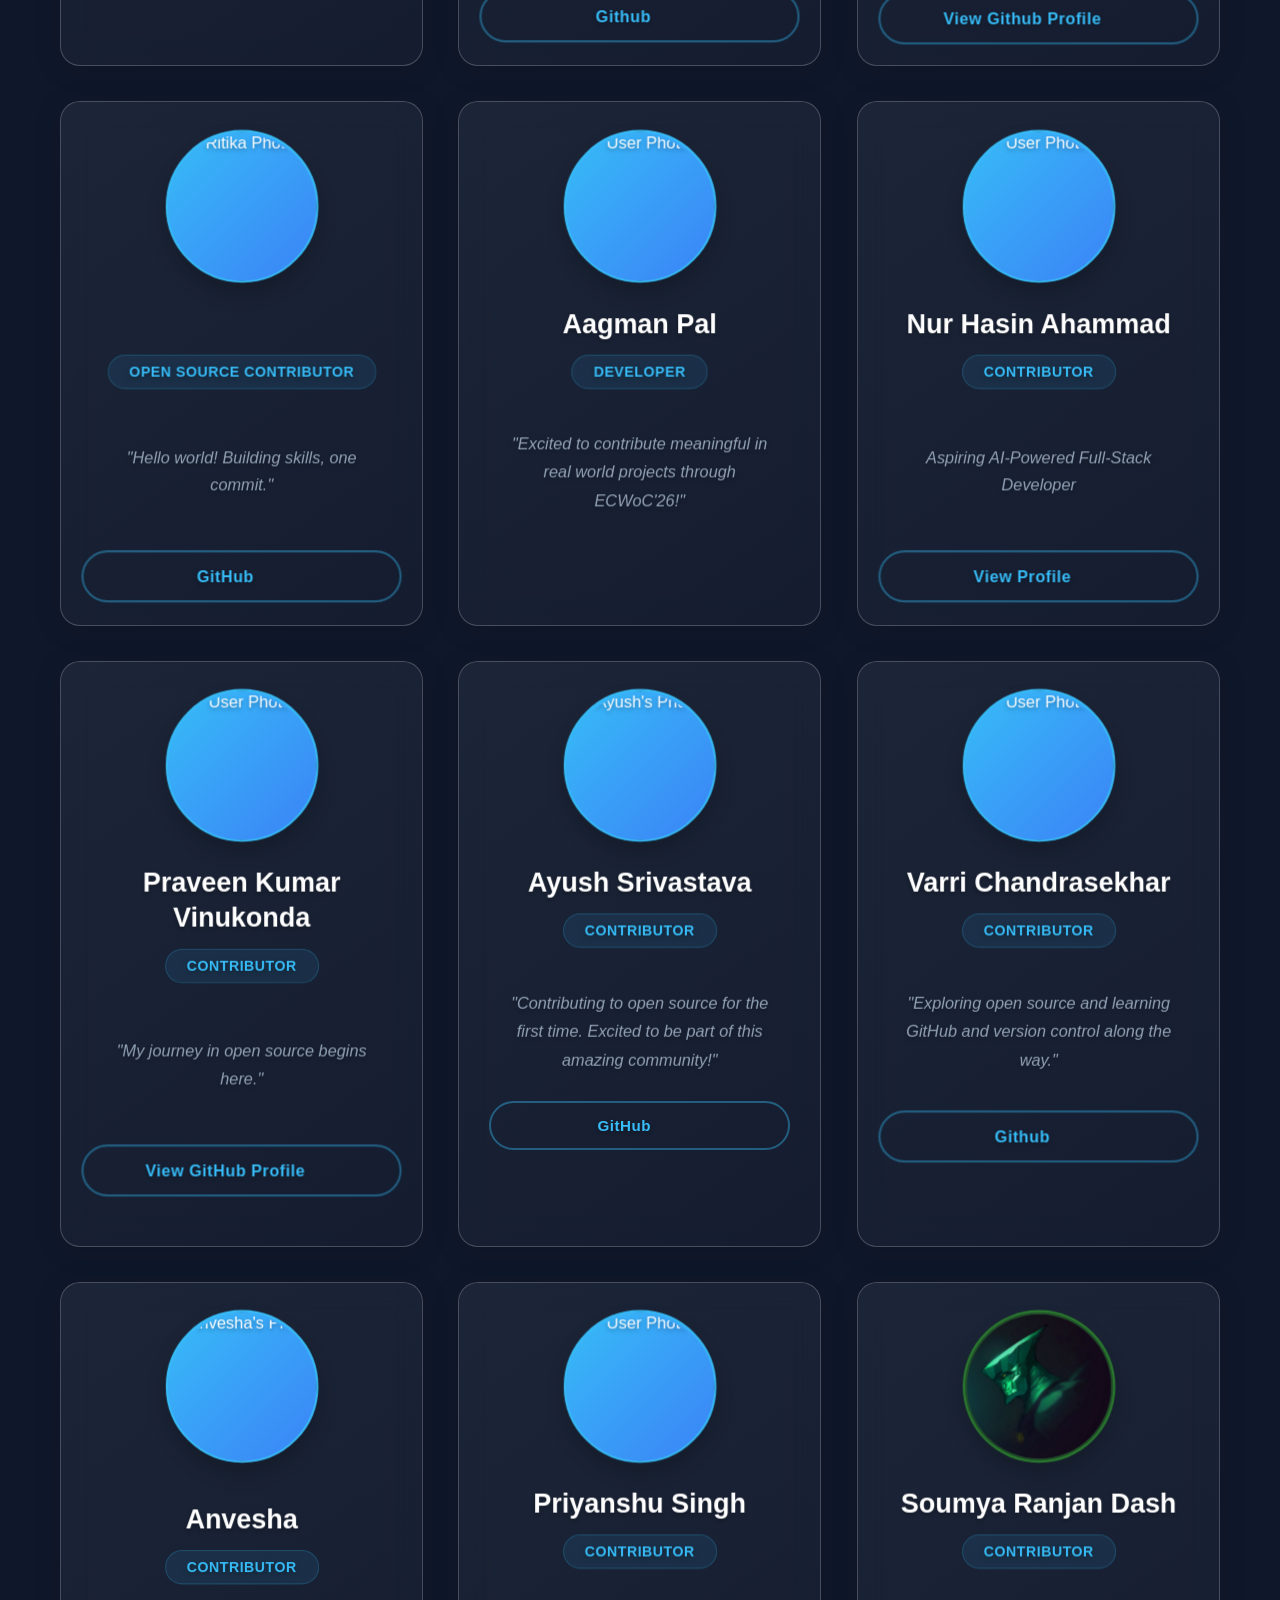
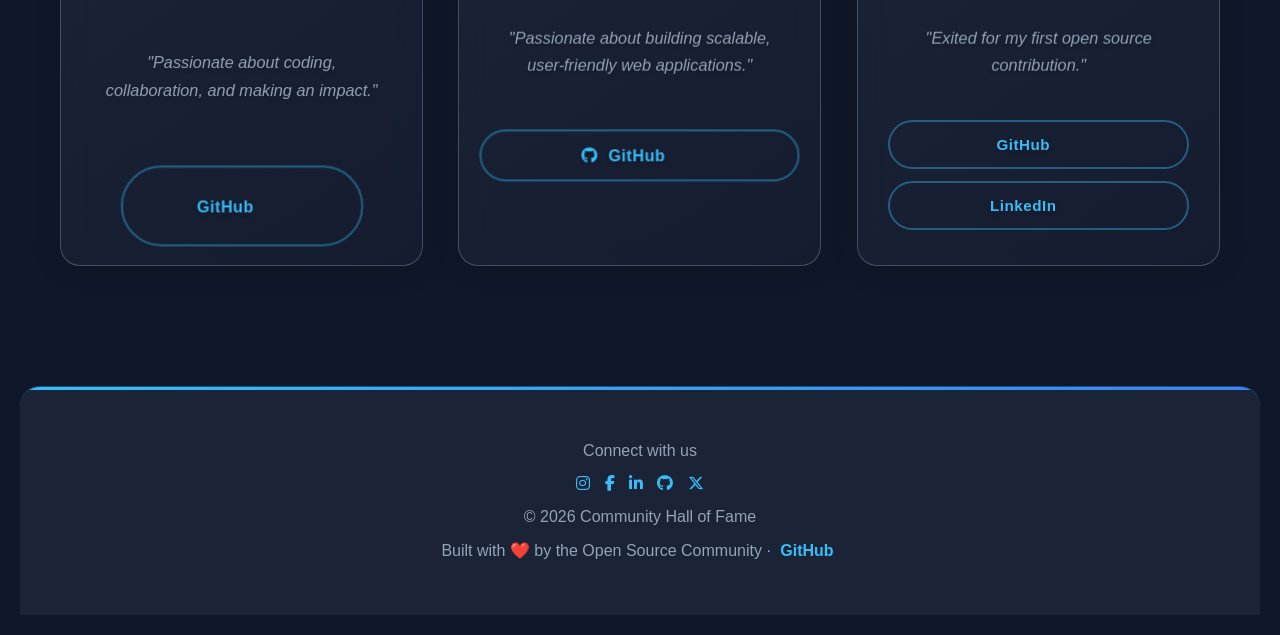
==== commit d2a285d9: "Merge branch 'main' into patch-17" ====
--- a/index.html
+++ b/index.html
@@ -102,11 +102,12 @@
             <li><a href="index.html">Home</a></li>
             <li><a href="contribute.html">Contribute</a></li>
             <li><a href="https://github.com/Jayanta2004" target="_blank">GitHub</a></li>
+            <li><a href="projects.html">Projects</a></li>
             <li><a href="about.html">About</a></li>
             <li><a href="faq.html">FAQ</a></li>
-
+            <li><a href="guidelines.html">Guidelines</a></li>
+            <li><a href="feedback.html">Feedback</a></li>
         </ul>
-
         <button id="themeToggle" class="theme-toggle">🌙</button>
     </nav>
 
@@ -156,35 +157,6 @@
                 </a>
             </div>
         </div>
-        <!-- Image Preview Uploader Component -->
-<div class="uploader-container">
-    <label class="uploader-label">Upload Profile Picture</label>
-    
-    <div class="drop-zone" id="dropZone">
-        <div class="drop-zone-content" id="dropZoneContent">
-            <i class="fas fa-cloud-upload-alt upload-icon"></i>
-            <p>Drag & drop image here or <span>Browse</span></p>
-            <p class="file-info">Supports: JPG, PNG, WEBP (Max: 2MB)</p>
-        </div>
-        
-        <div class="preview-container" id="previewContainer">
-            <img src="" alt="Preview" id="imagePreview">
-            <div class="preview-overlay">
-                <button type="button" class="replace-btn" id="replaceBtn">
-                    <i class="fas fa-sync"></i> Replace
-                </button>
-            </div>
-        </div>
-        <input type="file" id="fileInput" accept="image/jpeg, image/png, image/webp" hidden>
-    </div>
-
-    <div class="uploader-footer">
-        <button type="button" id="removeBtn" class="remove-btn" disabled>
-            <i class="fas fa-trash"></i> Remove Image
-        </button>
-        <div id="errorMsg" class="error-msg"></div>
-    </div>
-</div>
 
         <!-- 👇 CONTRIBUTORS: START COPYING FROM HERE 👇 -->
         <!-- This is the TEMPLATE card - copy this entire block and paste it below -->
@@ -194,12 +166,11 @@
                 <h2>Contributor Name</h2>
                 <span class="role">Developer</span>
                 <p>"I learned how to make a Pull Request today!"</p>
-                <a href="#" class="card-btn" target="_blank">
-                    <i class="fas fa-external-link-alt"></i> View Profile
-                </a>
+                <a href="#" class="card-btn" target="_blank">View Profile</a>
             </div>
         </div>
         <!-- 👆 CONTRIBUTORS: END COPYING HERE 👆 -->
+        
 
         <div class="card">
             <div class="card-inner">
@@ -207,11 +178,10 @@
                 <h2>Chirag Tankan</h2>
                 <span class="role">Developer</span>
                 <p>"Professional Contributor"</p>
-                <a href="http://github.com/ChiragTankan/" class="card-btn" target="_blank">
-                    <i class="fas fa-external-link-alt"></i> View Profile
-                </a>
-            </div>
-        </div>
+                <a href="http://github.com/ChiragTankan/" class="card-btn" target="_blank">View Profile</a>
+            </div>
+        </div>
+        
         <div class="card">
             <img src="images/mohit-yadav.jpg" alt="Mohit Yadav's Photo" class="card-img">
             <h2>Mohit Yadav</h2>
@@ -266,6 +236,16 @@
             <span class="role">Contributor</span>
             <p>"Excited to contribute to open source via ECWoC 2026 🚀"</p>
             <a href="https://github.com/bugVixen-M" class="card-btn" target="_blank">GitHub</a>
+        </div>
+
+        <div class="card">
+            <div class="card-inner">
+                <img src="images/user.png" alt="Omkar's Photo" class="card-img">
+                <h2>Omkar Hole</h2>
+                <span class="role">Contributor</span>
+                <p>"Starting my open-source journey with ECWoC 🚀"</p>
+                <a href="https://github.com/omkarhole" class="card-btn" target="_blank">GitHub</a>
+            </div>
         </div>
 
         <div class="card">
@@ -499,9 +479,7 @@
                 <h2>Rohini</h2>
                 <span class="role">Developer</span>
                 <p>"Passionate Contributor"</p>
-                <a href="https://github.com/Rohinibadyal" class="card-btn" target="_blank">
-                    <i class="fas fa-external-link-alt"></i> View Profile
-                </a>
+                <a href="https://github.com/Rohinibadyal" class="card-btn" target="_blank">Github</a>
             </div>
         </div>
 
@@ -511,12 +489,10 @@
                 <h2>Vinaykumar</h2>
                 <span class="role">Java Developer</span>
                 <p>"I am excited to make my first open-source contribution!"</p>
-                <a href="https://github.com/vinay-554" class="card-btn" target="_blank">
-                    <i class="fas fa-external-link-alt"></i>GitHub
-                </a>
-            </div>
-        </div>
-        
+                <a href="https://github.com/vinay-554" class="card-btn" target="_blank">GitHub</a>
+            </div>
+        </div>
+
         <div class="card">
             <img src="images/Harshit.jpg" alt="User Photo" class="card-img">
             <h2>Harshit Singh</h2>
@@ -532,7 +508,14 @@
             <p>"Hello world! This is my first PR."</p>
             <a href="https://github.com/Samina2005" class="card-btn" target="_blank">GitHub</a>
         </div>
-      
+            <div class="card">
+            <img src="images/Souradeep858.png" alt="Souradeep's Photo" class="card-img">
+            <h2>Souradeep Chakraborty</h2>
+            <span class="role">Contributor</span>
+            <p>"Learning full stack and excited to contribute in ECWoC'26"</p>
+            <a href="https://github.com/Souradeep858" class="card-btn" target="_blank">GitHub</a>
+        </div>
+
         <div class="card">
             <img src="images/user.png" alt="Ram Charan Photo" class="card-img">
             <h2>Ram Charan</h2>
@@ -541,23 +524,159 @@
             <a href="https://github.com/print-ramcharan" class="card-btn" target="_blank">GitHub</a>
         </div>
 
-
+        <div class="card">
+            <div class="card-inner">
+                <img src="images/prachijainn24.jpg" alt="User Photo" class="card-img">
+                <h2>Prachi jain</h2>
+                <span class="role">Contributor</span>
+                <p>"My first open source contribution..& also I learned how to make a Pull Request today!"</p>
+                <a href="http://github.com/prachijainn24/" class="card-btn" target="_blank">Github</a>
+            </div>
+        </div>
+
+        <div class="card">
+            <div class="card-inner">
+                <img src="images/Sai-maithri.jpg" alt="User Photo" class="card-img">
+                <h2>Uppara Sai Maithreyi</h2>
+                <span class="role">Contributor</span>
+                <p>"Hello! This is my first open source contribution."</p>
+                <a href="https://github.com/Sai-maithri" class="card-btn" target="_blank">Github</a>
+            </div>
+        </div>
+
+        <div class="card">
+            <div class="card-inner">
+                <img src="images/HiteshRahul27.jpg" alt="User Photo" class="card-img">
+                <h2>Hitesh Rahul</h2>
+                <span class="role">Contributor</span>
+                <p>"I learned how to make a Pull Request today!"</p>
+                <a href="https://github.com/HiteshRahul27" class="card-btn" target="_blank">Github</a>
+            </div>
+        </div>
+
+        <div class="card">
+            <div class="card-inner">
+                <img src="images/Vaishnav-K-12.jpg" alt="User Photo" class="card-img">
+                <h2>Vaishnav K</h2>
+                <span class="role">Contributor</span>
+                <p>"Exploring open source and learning GitHub and version control along the way."</p>
+                <a href="https://github.com/Vaishnav-K-12" class="card-btn" target="_blank">View Github Profile</a>
+            </div>
+        </div>
+          
+        <div class="card">
+            <div class="card-inner">
+                <img src="images/ritika-mahato.png" alt="Ritika Photo" class="card-img">
+                <h2>Ritika Mahato</h2>
+                <span class="role">Open Source Contributor</span>
+                <p>"Hello world! Building skills, one commit."</p>
+               <a href="https://github.com/ritikamahato924" class="card-btn" target="_blank">GitHub</a>
+            </div>
+        </div>
+
+        <div class="card">
+            <div class="card-inner">
+                <img src="images/aagmanpal.png" alt="User Photo" class="card-img">
+                <h2>Aagman Pal</h2>
+                <span class="role">Developer</span>
+                <p>"Excited to contribute meaningful in real world projects through ECWoC'26!"</p>
+                <a href="https://www.linkedin.com/in/aagman-pal/" class="card-btn" target="_blank">LinkedIn</a>
+            </div>
+        </div>
+
+        <div class="card">
+            <div class="card-inner">
+                <img src="images/nur-hasin.jpg" alt="User Photo" class="card-img">
+                <h2>Nur Hasin Ahammad</h2>
+                <span class="role">Contributor</span>
+                <p>Aspiring AI-Powered Full-Stack Developer</p>
+                <a href="http://github.com/nur-hasin/" class="card-btn" target="_blank">View Profile</a>
+            </div>
+        </div>
+        
+        <div class="card">
+            <div class="card-inner">
+                <img src="images/Prvkmr-Daddy-21.jpg" alt="User Photo" class="card-img">
+                <h2>Praveen Kumar Vinukonda</h2>
+                <span class="role">Contributor</span>
+                <p>"My journey in open source begins here."</p>
+                <a href="https://github.com/Prvkmr-Daddy-21" class="card-btn" target="_blank">View GitHub Profile</a>
+            </div>
+        </div>
+      
+        <div class="card ayush-custom-style">
+            <div class="card-inner">
+                <img src="images/Ayush proff.jpeg" alt="Ayush's Photo" class="card-img">
+                <h2>Ayush Srivastava</h2>
+                <span class="role">Contributor</span>
+                <p>"Contributing to open source for the first time. Excited to be part of this amazing community!"</p>
+                <div class="card-buttons">
+                    <a href="https://github.com/ayusshs16" class="card-btn" target="_blank">GitHub</a>
+                    <a href="https://www.linkedin.com/in/ayusshsrivastava16/" class="card-btn" target="_blank">LinkedIn</a>
+                </div>
+            </div>
+        </div>
+
+        <div class="card">
+            <div class="card-inner">
+                <img src="images/Chandrasekhar-5.jpg" alt="User Photo" class="card-img">
+                <h2>Varri Chandrasekhar</h2>
+                <span class="role">COntributor</span>
+                <p>"Exploring open source and learning GitHub and version control along the way."</p>
+                <a href="https://github.com/Chandrasekhar-5" class="card-btn" target="_blank">Github</a>
+            </div>
+        </div>
+
+        <div class="card">
+            <img src="images/Anvesha.png" alt="Anvesha's Photo" class="card-img">
+            <h2>Anvesha</h2>
+            <span class="role">Contributor</span>
+            <p>"Passionate about coding, collaboration, and making an impact."</p>
+            <a href="https://github.com/anvi-sha675" class="card-btn" target="_blank">GitHub</a>
+        </div>
+
+        <div class="card">
+            <div class="card-inner">
+                <img src="images/Priyanshu.jpg" alt="User Photo" class="card-img">
+                <h2>Priyanshu Singh</h2>
+                <span class="role">Contributor</span>
+                <p>"Passionate about building scalable, user-friendly web applications."</p>
+                <a href="https://github.com/PriyanshuSingh00-hub" class="card-btn" target="_blank">
+                      <i class="fab fa-github"></i> GitHub
+                </a>
+            </div>
+        </div>
+
+        <div class="card SRDash2003-custom-style">
+            <div class="card-inner">
+                <img src="images/SRdash2003.jpg" alt="Soumya's Photo" class="scard-img">
+                <h2>Soumya Ranjan Dash</h2>
+                <span class="role">Contributor</span>
+                <p>"Exited for my first open source contribution."</p>
+                <div class="card-buttons">
+                    <a href="https://github.com/SRdash2003" class="card-btn" target="_blank">GitHub</a>
+                    <a href="https://www.linkedin.com/in/soumya-ranjan-dash-01b4b02a8" class="card-btn" target="_blank">LinkedIn</a>
+                </div>
+            </div>
+        </div>
+
+        
         <!-- ADD YOUR NEW CARD ABOVE THIS COMMENT -->
 
     </div> <!-- End of card-container -->
 
     <!-- FOOTER START -->
     <footer class="footer">
-      <div class="footer-social">
-      <p>Connect with us</p>
-      <div class="social-links">
-        <a href="#" aria-label="Instagram"><i class="fa-brands fa-instagram"></i></a>
-        <a href="#" aria-label="Facebook"><i class="fa-brands fa-facebook-f"></i></a>
-        <a href="#" aria-label="LinkedIn"><i class="fa-brands fa-linkedin-in"></i></a>
-        <a href="#" aria-label="GitHub"><i class="fa-brands fa-github"></i></a>
-        <a href="#" aria-label="Twitter"><i class="fa-brands fa-x-twitter"></i></a>
-      </div>
-      </div>
+        <div class="footer-social">
+            <p>Connect with us</p>
+            <div class="social-links">
+                <a href="#" aria-label="Instagram"><i class="fa-brands fa-instagram"></i></a>
+                <a href="#" aria-label="Facebook"><i class="fa-brands fa-facebook-f"></i></a>
+                <a href="#" aria-label="LinkedIn"><i class="fa-brands fa-linkedin-in"></i></a>
+                <a href="#" aria-label="GitHub"><i class="fa-brands fa-github"></i></a>
+                <a href="#" aria-label="Twitter"><i class="fa-brands fa-x-twitter"></i></a>
+            </div>
+        </div>
         <p>© 2026 Community Hall of Fame</p>
         <p>
             Built with ❤️ by the Open Source Community ·
@@ -572,6 +691,91 @@
     </button>
 
     <script>
+
+ /* ---------- VIEW TOGGLE (Grid/List) ---------- */
+const viewToggleBtn = document.getElementById("viewToggle");
+const cardContainer = document.querySelector(".card-container");
+
+// Initialize view mode from localStorage or default to grid
+let isListView = localStorage.getItem("viewMode") === "list";
+
+// Update button icon based on current view
+function updateViewButton() {
+    const icon = viewToggleBtn.querySelector("i");
+    if (isListView) {
+        icon.classList.remove("fa-list");
+        icon.classList.add("fa-th-large");
+        viewToggleBtn.setAttribute("aria-label", "Switch to Grid View");
+    } else {
+        icon.classList.remove("fa-th-large");
+        icon.classList.add("fa-list");
+        viewToggleBtn.setAttribute("aria-label", "Switch to List View");
+    }
+}
+
+// Toggle between grid and list view
+function toggleView() {
+    isListView = !isListView;
+    
+    if (isListView) {
+        // Switch to list view
+        cardContainer.classList.add("list-view");
+        localStorage.setItem("viewMode", "list");
+    } else {
+        // Switch to grid view
+        cardContainer.classList.remove("list-view");
+        localStorage.setItem("viewMode", "grid");
+    }
+    
+    updateViewButton();
+    
+    // Add animation effect
+    cardContainer.style.opacity = "0.7";
+    setTimeout(() => {
+        cardContainer.style.opacity = "1";
+    }, 200);
+}
+
+// Initialize on page load
+document.addEventListener("DOMContentLoaded", () => {
+    // Set initial view based on saved preference
+    if (isListView) {
+        cardContainer.classList.add("list-view");
+    } else {
+        cardContainer.classList.remove("list-view");
+    }
+    
+    updateViewButton();
+    
+    // Add event listener to toggle button
+    viewToggleBtn.addEventListener("click", toggleView);
+    
+    // Add keyboard support
+    viewToggleBtn.addEventListener("keydown", (e) => {
+        if (e.key === "Enter" || e.key === " ") {
+            e.preventDefault();
+            toggleView();
+        }
+    });
+    
+    // Add hover effects for list view
+    const cards = document.querySelectorAll('.card');
+    cards.forEach(card => {
+        card.addEventListener('mouseenter', function() {
+            if (cardContainer.classList.contains('list-view')) {
+                this.style.transform = 'translateY(-3px)';
+                this.style.boxShadow = 'var(--shadow-md)';
+            }
+        });
+        
+        card.addEventListener('mouseleave', function() {
+            if (cardContainer.classList.contains('list-view')) {
+                this.style.transform = 'translateY(0)';
+                this.style.boxShadow = 'var(--shadow-sm)';
+            }
+        });
+    });
+});
         const hamburger = document.getElementById("hamburger");
         const navLinks = document.getElementById("navLinks");
 
@@ -848,63 +1052,36 @@
             }, 500);
         });
     </script>
-    <!-- 🔼 Scroll To Top Floating Action Button -->
-    <button id="scrollToTopBtn" aria-label="Scroll to top">
-        ⬆
-    </button>
+
+
+
+    <script src="tilt.js"></script>
+
+    <!-- Welcome Message Container -->
+    <div id="welcomeMessage" class="welcome-message">
+        🎉 Welcome to the Community Card Showcase!
+    </div>
+
     <script>
-        /* =========================================
-           SCROLL TO TOP BUTTON LOGIC
-           ========================================= */
-
-        const scrollBtn = document.getElementById("scrollToTopBtn");
-        const SCROLL_THRESHOLD = 300;
-
-        // Show / hide button on scroll
-        window.addEventListener("scroll", () => {
-            if (window.scrollY > SCROLL_THRESHOLD) {
-                scrollBtn.classList.add("show");
-            } else {
-                scrollBtn.classList.remove("show");
-            }
-        });
-
-        // Smooth scroll to top
-        scrollBtn.addEventListener("click", () => {
-            window.scrollTo({
-                top: 0,
-                behavior: "smooth"
-            });
+        document.addEventListener("DOMContentLoaded", () => {
+            const welcomeMsg = document.getElementById("welcomeMessage");
+            if (welcomeMsg) {
+                // Show message
+                setTimeout(() => {
+                    welcomeMsg.classList.add("show");
+                }, 500); // Small delay after load
+
+                // Hide message after 4 seconds
+                setTimeout(() => {
+                    welcomeMsg.classList.remove("show");
+                    // Optional: remove from DOM after transition
+                    setTimeout(() => {
+                        welcomeMsg.style.display = 'none';
+                    }, 500);
+                }, 4500);
+            }
         });
     </script>
-
-    <script>
-        document.addEventListener('DOMContentLoaded', () => {
-            const cards = document.querySelectorAll('.card');
-            cards.forEach((card, i) => {
-                setTimeout(() => card.classList.add('revealed'), i * 60);
-            });
-        });
-    </script>
-    <script>
-        const viewToggle = document.getElementById("viewToggle");
-        const cardContainer = document.querySelector(".card-container");
-
-        viewToggle.addEventListener("click", () => {
-            cardContainer.classList.toggle("compact-view");
-
-            // Toggle icon
-            const icon = viewToggle.querySelector("i");
-            if (cardContainer.classList.contains("compact-view")) {
-                icon.classList.replace("fa-list", "fa-th-large");
-            } else {
-                icon.classList.replace("fa-th-large", "fa-list");
-            }
-        });
-    </script>
-
-
-    <script src="tilt.js"></script>
 </body>
 
 </html>
--- a/style.css
+++ b/style.css
@@ -308,29 +308,6 @@
 
 /* =========================================
    NAVBAR STYLES
-   ========================================= */
-/* .navbar {
-    position: sticky;
-    top: 20px;
-    z-index: 1000;
-    background: linear-gradient(to bottom,
-            var(--glass-bg),
-            rgba(37, 62, 104, 0.65));
-    backdrop-filter: blur(14px);
-    -webkit-backdrop-filter: blur(14px);
-    border: 1px solid var(--glass-border);
-    border-radius: 12px;
-    padding: 15px 25px;
-    display: flex;
-    justify-content: space-between;
-    align-items: center;
-    max-width: 1400px;
-    margin: 0 auto 40px auto;
-    transition: background 0.3s ease, box-shadow 0.3s ease, border-color 0.3s ease;
-} */
-
-/* =========================================
-   NAVBAR STYLES (UPDATED)
    ========================================= */
 .navbar {
     position: sticky;
@@ -368,9 +345,6 @@
 body.light-mode .nav-logo {
     color: var(--primary-color);
 }
-/* .navbar:hover {
-    box-shadow: 0 8px 32px rgba(0, 0, 0, 0.2);
-} */
 
 .nav-logo {
     color: var(--primary-color);
@@ -911,9 +885,7 @@
    INDIVIDUAL CARD STYLES
    ========================================= */
 .card {
-    background: linear-gradient(180deg,
-            rgba(30, 41, 59, 0.96),
-            rgba(15, 23, 42, 0.96));
+    background: var(--bg-card);
     border: 1px solid var(--border-primary);
     border-radius: 20px;
     padding: 35px 30px;
@@ -933,91 +905,41 @@
     min-height: 450px;
 }
 
-.card-inner {
-    position: relative;
-    z-index: 1;
-    width: 100%;
-    height: 100%;
-    display: flex;
-    flex-direction: column;
-    align-items: center;
-}
-
-@keyframes cardAppear {
-    from {
-        opacity: 0;
-        transform: translateY(30px);
-    }
-
-    to {
-        opacity: 1;
-        transform: translateY(0);
-    }
-}
-
-/* Floating animation */
-.card {
-    animation: floatCard 6s ease-in-out infinite, fadeInUp 0.6s ease forwards;
-}
-
-@keyframes floatCard {
-
-    0%,
-    100% {
-        transform: translateY(0);
-    }
-
-    50% {
-        transform: translateY(-10px);
-    }
-}
-
-.card:hover {
-    animation: none;
-    transform: translateY(-12px) scale(1.02);
-    box-shadow: var(--shadow-lg), var(--shadow-glow);
-    border-color: var(--primary-color);
-}
-
-.card:hover .card-inner {
-    transform: translateY(-5px) scale(1.02);
-}
-
-/* Gradient border hover effect */
-.card::after {
-    content: '';
-    position: absolute;
-    top: -2px;
-    left: -2px;
-    right: -2px;
-    bottom: -2px;
-    background: var(--gradient-primary);
-    border-radius: 22px;
-    z-index: -1;
-    opacity: 0;
-    transition: opacity 0.4s ease;
-}
-
-.card:hover::after {
-    opacity: 0.3;
-}
-
-/* Radial gradient effect */
+/* Update the gradient card background to use theme variables */
 .card::before {
     content: '';
     position: absolute;
-    top: -50%;
-    left: -50%;
-    width: 200%;
-    height: 200%;
-    background: radial-gradient(circle, rgba(56, 189, 248, 0.1) 0%, transparent 70%);
-    opacity: 0;
-    transition: opacity 0.4s ease;
-    pointer-events: none;
-}
-
-.card:hover::before {
-    opacity: 1;
+    top: 0;
+    left: 0;
+    width: 100%;
+    height: 100%;
+    background: var(--gradient-card);
+    opacity: 0.5;
+    z-index: -1;
+    border-radius: 20px;
+}
+
+/* Fix for glass effect to ensure text readability in light theme */
+body.light-mode .card {
+    background: rgba(255, 255, 255, 0.95) !important;
+    backdrop-filter: blur(10px);
+    border: 1px solid rgba(2, 132, 199, 0.2);
+    box-shadow: 0 8px 32px rgba(0, 0, 0, 0.08);
+}
+
+/* Ensure text is properly contrasted in light theme */
+body.light-mode .card h2 {
+    color: var(--text-primary);
+}
+
+body.light-mode .card p {
+    color: var(--text-secondary);
+}
+
+body.light-mode .card .role {
+    color: var(--primary-color);
+    background: rgba(2, 132, 199, 0.1);
+    border: 1px solid rgba(2, 132, 199, 0.3);
 }
 
 /* Shimmer effect - only on hover */
@@ -1203,10 +1125,8 @@
     border-radius: 50%;
     object-fit: cover;
     border: 2px solid var(--primary-color);
-    /* Small border weight */
     background: var(--gradient-primary) border-box;
     padding: 2px;
-    /* Reduced padding for smaller border effect */
     margin: 0 auto 25px auto;
     transition: all 0.4s ease;
     box-shadow: 0 8px 25px rgba(0, 0, 0, 0.2);
@@ -1219,7 +1139,6 @@
     transform: scale(1.1) rotate(5deg);
     box-shadow: 0 15px 35px rgba(56, 189, 248, 0.3);
     border-width: 3px;
-    /* Slightly thicker on hover */
 }
 
 /* =========================================
@@ -1344,6 +1263,16 @@
 
 .card-btn:active {
     transform: scale(0.97);
+}
+
+/* Card Buttons Container */
+.card-buttons {
+    display: flex;
+    gap: 12px;
+    width: 100%;
+    margin-top: auto;
+    flex-wrap: wrap;
+    justify-content: center;
 }
 
 /* GitHub Share Button */
@@ -1641,6 +1570,30 @@
 .prithwish-custom-style:hover {
     animation: glowPulse 2s infinite;
     box-shadow: var(--shadow-lg), 0 0 40px rgba(56, 189, 248, 0.4);
+}
+
+.ayush-custom-style {
+    border: 2px solid transparent;
+    background: linear-gradient(var(--bg-card), var(--bg-card)),
+        linear-gradient(135deg, #ec4899, #8b5cf6);
+    background-origin: border-box;
+    background-clip: padding-box, border-box;
+    position: relative;
+}
+
+.ayush-custom-style:hover {
+    animation: ayushGlow 2s infinite;
+    box-shadow: var(--shadow-lg), 0 0 40px rgba(236, 72, 153, 0.4);
+}
+
+@keyframes ayushGlow {
+    0%,
+    100% {
+        box-shadow: var(--shadow-lg), 0 0 30px rgba(236, 72, 153, 0.3);
+    }
+    50% {
+        box-shadow: var(--shadow-lg), 0 0 50px rgba(236, 72, 153, 0.6), 0 0 70px rgba(139, 92, 246, 0.4);
+    }
 }
 
 @keyframes glowPulse {
@@ -2350,7 +2303,7 @@
     font-size: 1.1rem;
 }
 
-/* Code Block */
+/* Default (Dark Theme) */
 .code-block {
     background: #0f172a;
     padding: 15px;
@@ -2362,11 +2315,22 @@
 
 .code-block code {
     font-family: 'Fira Code', monospace;
-    color: var(--text-primary);
+    color: #e5e7eb;
     font-size: 0.85rem;
     display: block;
     overflow-x: auto;
 }
+
+/* Light Theme Fix */
+.light-theme .code-block {
+    background: #f8fafc;            /* light background */
+    border: 1px solid #e2e8f0;
+}
+
+.light-theme .code-block code {
+    color: #0f172a;                 /* dark readable text */
+}
+
 
 .copy-btn {
     position: absolute;
@@ -2546,74 +2510,485 @@
 }
 
 /* ===============================
-   COMPACT VIEW MODE
+   ENHANCED TABULAR LIST VIEW (2 cards per row)
    =============================== */
 
-.card-container.compact-view {
-    grid-template-columns: 1fr;
-    gap: 16px;
-}
-
-/* Compact card layout */
-.card-container.compact-view .card {
+/* Grid view (default) */
+.card-container.grid-view {
+    display: grid;
+    grid-template-columns: repeat(auto-fill, minmax(300px, 1fr));
+    gap: 35px;
+    padding: 40px;
+    max-width: 1400px;
+    margin: 0 auto;
+}
+
+/* Tabular List view (2 cards per row) */
+.card-container.list-view {
+    display: grid;
+    grid-template-columns: repeat(2, 1fr);
+    gap: 20px;
+    padding: 30px;
+    max-width: 1400px;
+    margin: 0 auto;
+}
+
+/* Card in list view */
+.card-container.list-view .card {
     flex-direction: row;
+    align-items: flex-start;
+    min-height: 180px;
+    padding: 20px;
+    text-align: left;
+    border-radius: 15px;
+    margin-bottom: 0;
+    transition: all 0.3s ease;
+    background: var(--bg-card);
+    border: 1px solid var(--border-primary);
+    box-shadow: var(--shadow-sm);
+}
+
+/* Remove hover animations that don't work well in list view */
+.card-container.list-view .card:hover {
+    transform: translateY(-3px);
+    box-shadow: var(--shadow-md);
+    border-color: var(--primary-color);
+    background: var(--hover-bg);
+}
+
+/* Image in list view */
+.card-container.list-view .card-img {
+    width: 90px;
+    height: 90px;
+    margin: 0 20px 0 0;
+    border-width: 2px;
+    flex-shrink: 0;
+}
+
+.card-container.list-view .card:hover .card-img {
+    transform: scale(1.05);
+    box-shadow: 0 0 15px rgba(56, 189, 248, 0.3);
+}
+
+/* Card inner layout for list view */
+.card-container.list-view .card-inner {
+    flex-direction: row;
+    align-items: flex-start;
+    width: 100%;
+    height: 100%;
+}
+
+/* Content wrapper for list view */
+.card-container.list-view .card-content {
+    flex-grow: 1;
+    display: flex;
+    flex-direction: column;
+    height: 100%;
+}
+
+/* Name and role container */
+.card-container.list-view .card-header {
+    display: flex;
     align-items: center;
-    min-height: auto;
-    padding: 16px 20px;
-    text-align: left;
-}
-
-/* Smaller image */
-.card-container.compact-view .card-img {
-    width: 70px;
-    height: 70px;
-    margin: 0 20px 0 0;
-}
-
-/* Align content horizontally */
-.card-container.compact-view .card-inner {
-    flex-direction: row;
-    align-items: center;
-    gap: 20px;
-}
-
-/* Text tweaks */
-.card-container.compact-view h2 {
-    font-size: 1.1rem;
+    gap: 15px;
+    margin-bottom: 10px;
+    flex-wrap: wrap;
+}
+
+/* Name in list view */
+.card-container.list-view h2 {
+    font-size: 1.3rem;
     margin: 0;
-}
-
-.card-container.compact-view .role {
-    font-size: 0.7rem;
+    color: var(--text-primary);
+    font-weight: 600;
+    line-height: 1.3;
+}
+
+/* Role badge in list view */
+.card-container.list-view .role {
+    font-size: 0.8rem;
     padding: 4px 12px;
-    margin: 6px 0;
-}
-
-.card-container.compact-view p {
-    display: none; /* hide quotes for compactness */
-}
-
-/* Button smaller */
-.card-container.compact-view .card-btn {
-    padding: 8px 18px;
-    font-size: 0.8rem;
-    min-width: auto;
-}
-
+    margin: 0;
+    background: rgba(56, 189, 248, 0.1);
+    color: var(--primary-color);
+    border: 1px solid rgba(56, 189, 248, 0.2);
+    border-radius: 20px;
+    font-weight: 600;
+    display: inline-block;
+    white-space: nowrap;
+}
+
+/* Quote in list view */
+.card-container.list-view p {
+    display: block !important;
+    font-size: 0.9rem;
+    color: var(--text-secondary);
+    font-style: italic;
+    margin: 10px 0 15px 0;
+    line-height: 1.5;
+    flex-grow: 1;
+    overflow: hidden;
+    display: -webkit-box;
+    -webkit-line-clamp: 3;
+    -webkit-box-orient: vertical;
+}
+
+/* Buttons in list view */
+.card-container.list-view .card-actions {
+    margin-top: auto;
+    display: flex;
+    gap: 10px;
+    justify-content: flex-start;
+}
+
+.card-container.list-view .card-btn {
+    padding: 8px 20px;
+    font-size: 0.85rem;
+    min-width: 120px;
+    white-space: nowrap;
+}
+
+/* =========================================
+   LIGHT MODE ADJUSTMENTS FOR LIST VIEW
+   ========================================= */
+body.light-mode .card-container.list-view .card {
+    background: rgba(255, 255, 255, 0.98);
+    border: 1px solid rgba(2, 132, 199, 0.15);
+    box-shadow: 0 2px 8px rgba(0, 0, 0, 0.05);
+}
+
+body.light-mode .card-container.list-view .card:hover {
+    background: white;
+    border-color: var(--primary-color);
+    box-shadow: 0 4px 15px rgba(0, 0, 0, 0.08);
+}
+
+body.light-mode .card-container.list-view .role {
+    background: rgba(2, 132, 199, 0.1);
+    color: var(--primary-color);
+    border-color: rgba(2, 132, 199, 0.2);
+}
+
+/* =========================================
+   RESPONSIVE TABULAR LIST VIEW
+   ========================================= */
+@media (max-width: 1024px) {
+    .card-container.list-view {
+        grid-template-columns: repeat(2, 1fr);
+        gap: 15px;
+        padding: 20px;
+    }
+    
+    .card-container.list-view .card {
+        min-height: 170px;
+        padding: 15px;
+    }
+    
+    .card-container.list-view .card-img {
+        width: 80px;
+        height: 80px;
+        margin-right: 15px;
+    }
+    
+    .card-container.list-view h2 {
+        font-size: 1.2rem;
+    }
+    
+    .card-container.list-view p {
+        font-size: 0.85rem;
+        -webkit-line-clamp: 2;
+    }
+    
+    .card-container.list-view .card-btn {
+        min-width: 110px;
+        padding: 7px 15px;
+        font-size: 0.8rem;
+    }
+}
+
+@media (max-width: 768px) {
+    .card-container.list-view {
+        grid-template-columns: 1fr;
+        gap: 12px;
+        padding: 15px;
+    }
+    
+    .card-container.list-view .card {
+        min-height: 160px;
+        padding: 15px;
+    }
+    
+    .card-container.list-view .card-img {
+        width: 70px;
+        height: 70px;
+        margin-right: 15px;
+    }
+    
+    .card-container.list-view h2 {
+        font-size: 1.1rem;
+    }
+    
+    .card-container.list-view .role {
+        font-size: 0.75rem;
+        padding: 3px 10px;
+    }
+    
+    .card-container.list-view p {
+        font-size: 0.85rem;
+        -webkit-line-clamp: 2;
+        margin: 8px 0 12px 0;
+    }
+    
+    .card-container.list-view .card-actions {
+        flex-wrap: wrap;
+        gap: 8px;
+    }
+    
+    .card-container.list-view .card-btn {
+        min-width: 100px;
+        padding: 6px 12px;
+        font-size: 0.8rem;
+    }
+}
+
+@media (max-width: 480px) {
+    .card-container.list-view .card {
+        flex-direction: column;
+        text-align: center;
+        min-height: auto;
+        padding: 20px;
+    }
+    
+    .card-container.list-view .card-inner {
+        flex-direction: column;
+        align-items: center;
+    }
+    
+    .card-container.list-view .card-img {
+        margin: 0 auto 15px auto;
+    }
+    
+    .card-container.list-view .card-header {
+        flex-direction: column;
+        align-items: center;
+        gap: 8px;
+        margin-bottom: 12px;
+    }
+    
+    .card-container.list-view .card-content {
+        text-align: center;
+    }
+    
+    .card-container.list-view .card-actions {
+        justify-content: center;
+        margin-top: 15px;
+    }
+    
+    .card-container.list-view .card-btn {
+        min-width: 90px;
+        padding: 8px 15px;
+    }
+}
+
+/* =========================================
+   VIEW TOGGLE BUTTON STYLES
+   ========================================= */
 .view-toggle-btn {
-    padding: 10px 14px;
-    border-radius: 50%;
+    padding: 10px 15px;
+    border-radius: 50px;
     border: 1px solid var(--border-primary);
     background: var(--bg-card);
     color: var(--text-primary);
     cursor: pointer;
     transition: all 0.3s ease;
+    display: flex;
+    align-items: center;
+    justify-content: center;
+    min-width: 44px;
+    min-height: 44px;
+    font-size: 1.1rem;
 }
 
 .view-toggle-btn:hover {
     background: var(--primary-color);
     color: var(--bg-primary);
     transform: scale(1.05);
+    box-shadow: var(--shadow-sm);
+}
+
+.view-toggle-btn:focus {
+    outline: 2px solid var(--primary-color);
+    outline-offset: 2px;
+}
+
+/* Button icon states */
+.view-toggle-btn .fa-list {
+    display: none;
+}
+
+.view-toggle-btn .fa-th-large {
+    display: inline;
+}
+
+/* When in list view, show list icon */
+.card-container.list-view ~ .search-filter-container .view-toggle-btn .fa-list {
+    display: inline;
+}
+
+.card-container.list-view ~ .search-filter-container .view-toggle-btn .fa-th-large {
+    display: none;
+}
+
+/* =========================================
+   SMOOTH TRANSITION BETWEEN VIEWS
+   ========================================= */
+.card-container {
+    transition: all 0.4s cubic-bezier(0.4, 0, 0.2, 1);
+}
+
+.card-container.grid-view .card {
+    animation: fadeInUp 0.5s ease forwards;
+}
+
+.card-container.list-view .card {
+    animation: fadeIn 0.4s ease forwards;
+}
+
+@keyframes fadeInUp {
+    from {
+        opacity: 0;
+        transform: translateY(20px);
+    }
+    to {
+        opacity: 1;
+        transform: translateY(0);
+    }
+}
+
+@keyframes fadeIn {
+    from {
+        opacity: 0;
+    }
+    to {
+        opacity: 1;
+    }
+}
+
+/* ===============================
+   PROJECTS PAGE
+   =============================== */
+
+.projects-header {
+    text-align: center;
+    max-width: 800px;
+    margin: 50px auto;
+    padding: 0 20px;
+}
+
+.projects-header h1 {
+    font-size: 2.8rem;
+}
+
+.projects-header p {
+    color: var(--text-secondary);
+    margin-top: 10px;
+    font-size: 1.1rem;
+}
+
+.projects-container {
+    max-width: 1200px;
+    margin: 0 auto 80px;
+    padding: 0 20px;
+    display: grid;
+    grid-template-columns: repeat(auto-fit, minmax(280px, 1fr));
+    gap: 30px;
+}
+
+/* Project Card */
+.project-card {
+    background: var(--bg-card);
+    border: 1px solid var(--border-primary);
+    border-radius: 18px;
+    padding: 25px;
+    display: flex;
+    flex-direction: column;
+    transition: all 0.3s ease;
+}
+
+.project-card:hover {
+    transform: translateY(-6px);
+    box-shadow: var(--shadow-lg);
+    border-color: var(--primary-color);
+}
+
+.project-card h2 {
+    font-size: 1.4rem;
+    margin-bottom: 10px;
+}
+
+.project-desc {
+    color: var(--text-secondary);
+    font-size: 0.95rem;
+    margin-bottom: 15px;
+    line-height: 1.5;
+}
+
+/* Tags */
+.project-tags {
+    display: flex;
+    flex-wrap: wrap;
+    gap: 8px;
+    margin-bottom: 18px;
+}
+
+.project-tags span {
+    font-size: 0.75rem;
+    padding: 4px 10px;
+    border-radius: 50px;
+    background: rgba(56, 189, 248, 0.15);
+    color: var(--primary-color);
+    font-weight: 600;
+}
+
+/* Links */
+.project-links {
+    display: flex;
+    gap: 12px;
+    margin-top: auto;
+}
+
+.project-links a {
+    flex: 1;
+    text-align: center;
+    padding: 8px 14px;
+    border-radius: 20px;
+    font-size: 0.85rem;
+    text-decoration: none;
+    color: var(--primary-color);
+    border: 1px solid var(--border-primary);
+    transition: all 0.3s ease;
+}
+
+.project-links a:hover {
+    background: var(--primary-color);
+    color: var(--bg-primary);
+}
+
+/* Footer */
+.project-footer {
+    margin-top: 15px;
+    font-size: 0.8rem;
+    color: var(--text-secondary);
+}
+
+.project-footer a {
+    color: var(--primary-color);
+    font-weight: 600;
+    text-decoration: none;
+}
+
+.project-footer a:hover {
+    text-decoration: underline;
 }
 
 /* =========================================
@@ -2625,7 +3000,6 @@
     transform-style: preserve-3d;
     perspective: 1000px;
 }
-
 
 .card-glare {
     position: absolute;
@@ -2645,7 +3019,7 @@
    ========================================= */
 .card {
     /* Ensure glass look is prominent */
-    background: rgba(255, 255, 255, 0.05) !important; /* Very translucent */
+    background: rgba(255, 255, 255, 0.05) !important;
     backdrop-filter: blur(16px) !important;
     -webkit-backdrop-filter: blur(16px) !important;
     border: 1px solid rgba(255, 255, 255, 0.2) !important;
@@ -2673,9 +3047,794 @@
     box-shadow: 0 10px 20px rgba(0,0,0,0.2);
 }
 
-
 .social-links a[aria-label="Instagram"]:hover { color: #e1306c; }
 .social-links a[aria-label="Facebook"]:hover { color: #1877f2; }
 .social-links a[aria-label="LinkedIn"]:hover { color: #0a66c2; }
 .social-links a[aria-label="GitHub"]:hover { color: #fff; }
 .social-links a[aria-label="Twitter"]:hover { color: #1da1f2; }
+
+/* =========================================
+   WELCOME MESSAGE
+   ========================================= */
+.welcome-message {
+    position: fixed;
+    bottom: 30px;
+    left: 50%;
+    transform: translateX(-50%) translateY(20px);
+    background: rgba(30, 41, 59, 0.9); /* Dark theme default */
+    color: #fff;
+    padding: 15px 30px;
+    border-radius: 50px;
+    border: 1px solid var(--border-primary);
+    box-shadow: 0 10px 30px rgba(0, 0, 0, 0.3);
+    backdrop-filter: blur(10px);
+    z-index: 2000;
+    opacity: 0;
+    transition: all 0.5s cubic-bezier(0.68, -0.55, 0.27, 1.55);
+    font-weight: 600;
+    letter-spacing: 0.5px;
+    white-space: nowrap;
+    text-align: center;
+    pointer-events: none;
+}
+
+body.light-mode .welcome-message {
+    background: rgba(255, 255, 255, 0.9);
+    color: var(--text-primary);
+    box-shadow: 0 10px 30px rgba(0, 0, 0, 0.15);
+}
+
+.welcome-message.show {
+    opacity: 1;
+    transform: translateX(-50%) translateY(0);
+}
+
+@media (max-width: 600px) {
+    .welcome-message {
+        width: 90%;
+        font-size: 0.9rem;
+        padding: 12px 20px;
+        bottom: 20px;
+    }
+}
+
+/* ===============================
+   GUIDELINES PAGE STYLES
+   =============================== */
+
+.guidelines-container {
+    max-width: 1200px;
+    margin: 0 auto 80px;
+    padding: 0 20px;
+}
+
+/* Overview Card */
+.guideline-card.overview {
+    background: var(--gradient-card);
+    border: 1px solid var(--border-primary);
+    border-radius: 20px;
+    padding: 40px;
+    text-align: center;
+    margin-bottom: 50px;
+    position: relative;
+    overflow: hidden;
+}
+
+.guideline-card.overview::before {
+    content: '';
+    position: absolute;
+    top: 0;
+    left: 0;
+    right: 0;
+    height: 4px;
+    background: var(--gradient-primary);
+    border-radius: 20px 20px 0 0;
+}
+
+.guideline-icon {
+    font-size: 3rem;
+    color: var(--primary-color);
+    margin-bottom: 20px;
+}
+
+.guideline-intro {
+    font-size: 1.1rem;
+    line-height: 1.8;
+    color: var(--text-secondary);
+    max-width: 800px;
+    margin: 0 auto;
+}
+
+/* Section Titles */
+.section-title {
+    font-size: 2rem;
+    margin: 60px 0 30px;
+    color: var(--text-primary);
+    display: flex;
+    align-items: center;
+    gap: 15px;
+}
+
+.section-title i {
+    color: var(--primary-color);
+}
+
+/* Guidelines Grid */
+.guidelines-grid {
+    display: grid;
+    grid-template-columns: repeat(auto-fit, minmax(300px, 1fr));
+    gap: 25px;
+    margin-bottom: 50px;
+}
+
+.guideline-item {
+    background: var(--bg-card);
+    border: 1px solid var(--border-primary);
+    border-radius: 15px;
+    padding: 25px;
+    transition: all 0.3s ease;
+}
+
+.guideline-item:hover {
+    transform: translateY(-5px);
+    box-shadow: var(--shadow-md);
+    border-color: var(--primary-color);
+}
+
+.guideline-header {
+    display: flex;
+    align-items: center;
+    gap: 15px;
+    margin-bottom: 15px;
+}
+
+.guideline-number {
+    width: 35px;
+    height: 35px;
+    background: var(--gradient-primary);
+    color: white;
+    border-radius: 50%;
+    display: flex;
+    align-items: center;
+    justify-content: center;
+    font-weight: bold;
+    font-size: 1.2rem;
+}
+
+.guideline-item h3 {
+    margin: 0;
+    color: var(--text-primary);
+    font-size: 1.3rem;
+}
+
+.guideline-item p {
+    color: var(--text-secondary);
+    line-height: 1.6;
+    margin-bottom: 15px;
+}
+
+/* Example Boxes */
+.example-box {
+    background: rgba(56, 189, 248, 0.1);
+    border: 1px solid rgba(56, 189, 248, 0.2);
+    border-radius: 10px;
+    padding: 12px 15px;
+    margin: 10px 0;
+    font-size: 0.9rem;
+    line-height: 1.5;
+}
+
+.example-box.bad {
+    background: rgba(239, 68, 68, 0.1);
+    border-color: rgba(239, 68, 68, 0.2);
+}
+
+.guideline-list {
+    list-style: none;
+    padding: 0;
+    margin: 15px 0;
+}
+
+.guideline-list li {
+    display: flex;
+    align-items: center;
+    gap: 10px;
+    margin-bottom: 8px;
+    color: var(--text-secondary);
+}
+
+.guideline-list i {
+    color: var(--success-color);
+    font-size: 0.9rem;
+}
+
+.tip-box {
+    background: rgba(255, 193, 7, 0.1);
+    border: 1px solid rgba(255, 193, 7, 0.2);
+    border-radius: 10px;
+    padding: 12px 15px;
+    margin-top: 15px;
+    display: flex;
+    align-items: center;
+    gap: 10px;
+    color: #ffc107;
+}
+
+.tip-box i {
+    font-size: 1.2rem;
+}
+
+/* Tags Example */
+.tags-example {
+    display: flex;
+    gap: 8px;
+    flex-wrap: wrap;
+    margin-top: 15px;
+}
+
+.tech-tag {
+    font-size: 0.8rem;
+    padding: 4px 12px;
+    background: rgba(56, 189, 248, 0.15);
+    color: var(--primary-color);
+    border-radius: 20px;
+    font-weight: 600;
+}
+
+/* Template Card */
+.template-card {
+    background: var(--bg-card);
+    border: 2px dashed var(--border-primary);
+    border-radius: 20px;
+    padding: 30px;
+    max-width: 600px;
+    margin: 0 auto 30px;
+    position: relative;
+}
+
+.template-card h2 {
+    color: var(--primary-color);
+    font-size: 1.8rem;
+    text-align: center;
+    margin-bottom: 15px;
+}
+
+.template-card .project-desc {
+    text-align: center;
+    margin-bottom: 20px;
+    color: var(--text-secondary);
+}
+
+.template-card .project-tags {
+    justify-content: center;
+    margin-bottom: 25px;
+}
+
+.template-card .project-links {
+    justify-content: center;
+    margin-bottom: 20px;
+}
+
+.template-card .project-footer {
+    text-align: center;
+}
+
+.template-note {
+    background: rgba(16, 185, 129, 0.1);
+    border: 1px solid rgba(16, 185, 129, 0.2);
+    border-radius: 10px;
+    padding: 15px;
+    margin-top: 25px;
+    display: flex;
+    align-items: center;
+    gap: 10px;
+    color: var(--success-color);
+    font-size: 0.9rem;
+}
+
+/* Reference Grid */
+.reference-grid {
+    display: grid;
+    grid-template-columns: repeat(auto-fit, minmax(280px, 1fr));
+    gap: 25px;
+    margin-bottom: 50px;
+}
+
+.reference-card {
+    background: var(--bg-card);
+    border: 1px solid var(--border-primary);
+    border-radius: 15px;
+    padding: 25px;
+}
+
+.reference-card h3 {
+    display: flex;
+    align-items: center;
+    gap: 10px;
+    color: var(--text-primary);
+    margin-bottom: 20px;
+    font-size: 1.3rem;
+}
+
+.reference-card ul {
+    list-style: none;
+    padding: 0;
+    margin: 0;
+}
+
+.reference-card li {
+    padding: 8px 0;
+    border-bottom: 1px solid var(--border-secondary);
+    color: var(--text-secondary);
+    display: flex;
+    align-items: center;
+    gap: 10px;
+}
+
+.reference-card li:last-child {
+    border-bottom: none;
+}
+
+.reference-card li::before {
+    content: '•';
+    color: var(--primary-color);
+    font-size: 1.2rem;
+}
+
+/* Responsive */
+@media (max-width: 768px) {
+    .guideline-card.overview {
+        padding: 30px 20px;
+    }
+    
+    .section-title {
+        font-size: 1.6rem;
+    }
+    
+    .guidelines-grid {
+        grid-template-columns: 1fr;
+    }
+    
+    .template-card {
+        padding: 20px;
+    }
+    
+    .reference-grid {
+        grid-template-columns: 1fr;
+    }
+}
+
+@media (max-width: 480px) {
+    .guideline-header {
+        flex-direction: column;
+        align-items: flex-start;
+        gap: 10px;
+    }
+    
+    .guideline-item {
+        padding: 20px;
+    }
+    
+    .template-card h2 {
+        font-size: 1.5rem;
+    }
+}
+
+.projects-container.compact-view {
+    grid-template-columns: 1fr;
+}
+
+/* ===============================
+   ENHANCED TABULAR LIST VIEW (2 cards per row)
+   =============================== */
+
+/* Default Grid View */
+.card-container {
+    display: grid;
+    grid-template-columns: repeat(auto-fill, minmax(300px, 1fr));
+    gap: 35px;
+    padding: 40px;
+    max-width: 1400px;
+    margin: 0 auto;
+    transition: all 0.4s cubic-bezier(0.4, 0, 0.2, 1);
+}
+
+/* List View (2 cards per row) */
+.card-container.list-view {
+    display: grid;
+    grid-template-columns: repeat(2, 1fr);
+    gap: 20px;
+    padding: 30px;
+}
+
+/* Card in List View */
+.card-container.list-view .card {
+    display: flex;
+    flex-direction: row;
+    align-items: flex-start;
+    min-height: 180px;
+    padding: 20px;
+    text-align: left;
+    border-radius: 15px;
+    margin-bottom: 0;
+    transition: all 0.3s ease;
+    background: var(--bg-card);
+    border: 1px solid var(--border-primary);
+    box-shadow: var(--shadow-sm);
+}
+
+.card-container.list-view .card:hover {
+    transform: translateY(-3px);
+    box-shadow: var(--shadow-md);
+    border-color: var(--primary-color);
+    background: var(--hover-bg);
+}
+
+/* Image in List View */
+.card-container.list-view .card-img {
+    width: 90px;
+    height: 90px;
+    margin: 0 20px 0 0;
+    border-width: 2px;
+    flex-shrink: 0;
+    border: 2px solid var(--primary-color);
+}
+
+.card-container.list-view .card:hover .card-img {
+    transform: scale(1.05);
+    box-shadow: 0 0 15px rgba(56, 189, 248, 0.3);
+}
+
+/* Remove the flip effect in list view */
+.card-container.list-view .card-inner {
+    transform: none !important;
+}
+
+/* Content wrapper for list view */
+.card-container.list-view .card-content {
+    flex-grow: 1;
+    display: flex;
+    flex-direction: column;
+    height: 100%;
+    min-width: 0; /* Prevent overflow */
+}
+
+/* Name and role container */
+.card-container.list-view .card-header {
+    display: flex;
+    flex-direction: column;
+    align-items: flex-start;
+    gap: 8px;
+    margin-bottom: 10px;
+}
+
+/* Name in list view */
+.card-container.list-view h2 {
+    font-size: 1.3rem;
+    margin: 0;
+    color: var(--text-primary);
+    font-weight: 600;
+    line-height: 1.3;
+    text-align: left;
+    width: 100%;
+}
+
+/* Role badge in list view */
+.card-container.list-view .role {
+    font-size: 0.8rem;
+    padding: 5px 12px;
+    margin: 0;
+    background: rgba(56, 189, 248, 0.1);
+    color: var(--primary-color);
+    border: 1px solid rgba(56, 189, 248, 0.2);
+    border-radius: 20px;
+    font-weight: 600;
+    display: inline-block;
+    white-space: nowrap;
+    text-transform: uppercase;
+    letter-spacing: 0.5px;
+}
+
+/* Quote in list view */
+.card-container.list-view p {
+    display: block !important;
+    font-size: 0.9rem;
+    color: var(--text-secondary);
+    font-style: italic;
+    margin: 10px 0 15px 0;
+    line-height: 1.5;
+    flex-grow: 1;
+    overflow: hidden;
+    text-overflow: ellipsis;
+    display: -webkit-box;
+    -webkit-line-clamp: 3;
+    -webkit-box-orient: vertical;
+    text-align: left;
+}
+
+/* Buttons in list view */
+.card-container.list-view .card-actions {
+    margin-top: auto;
+    display: flex;
+    gap: 10px;
+    justify-content: flex-start;
+}
+
+.card-container.list-view .card-btn {
+    padding: 8px 20px;
+    font-size: 0.85rem;
+    min-width: 120px;
+    white-space: nowrap;
+    display: flex;
+    align-items: center;
+    justify-content: center;
+    gap: 8px;
+}
+
+/* Fix for cards without card-inner wrapper */
+.card-container.list-view .card > .card-img:first-child {
+    margin-right: 20px;
+}
+
+.card-container.list-view .card > h2:first-of-type {
+    margin-top: 0;
+}
+
+/* =========================================
+   LIGHT MODE ADJUSTMENTS FOR LIST VIEW
+   ========================================= */
+body.light-mode .card-container.list-view .card {
+    background: rgba(255, 255, 255, 0.98);
+    border: 1px solid rgba(2, 132, 199, 0.15);
+    box-shadow: 0 2px 8px rgba(0, 0, 0, 0.05);
+}
+
+body.light-mode .card-container.list-view .card:hover {
+    background: white;
+    border-color: var(--primary-color);
+    box-shadow: 0 4px 15px rgba(0, 0, 0, 0.08);
+}
+
+body.light-mode .card-container.list-view .role {
+    background: rgba(2, 132, 199, 0.1);
+    color: var(--primary-color);
+    border-color: rgba(2, 132, 199, 0.2);
+}
+
+/* =========================================
+   RESPONSIVE TABULAR LIST VIEW
+   ========================================= */
+@media (max-width: 1024px) {
+    .card-container.list-view {
+        grid-template-columns: repeat(2, 1fr);
+        gap: 15px;
+        padding: 20px;
+    }
+    
+    .card-container.list-view .card {
+        min-height: 170px;
+        padding: 15px;
+    }
+    
+    .card-container.list-view .card-img {
+        width: 80px;
+        height: 80px;
+        margin-right: 15px;
+    }
+    
+    .card-container.list-view h2 {
+        font-size: 1.2rem;
+    }
+    
+    .card-container.list-view p {
+        font-size: 0.85rem;
+        -webkit-line-clamp: 2;
+    }
+    
+    .card-container.list-view .card-btn {
+        min-width: 110px;
+        padding: 7px 15px;
+        font-size: 0.8rem;
+    }
+}
+
+@media (max-width: 768px) {
+    .card-container.list-view {
+        grid-template-columns: 1fr;
+        gap: 12px;
+        padding: 15px;
+    }
+    
+    .card-container.list-view .card {
+        min-height: 160px;
+        padding: 15px;
+    }
+    
+    .card-container.list-view .card-img {
+        width: 70px;
+        height: 70px;
+        margin-right: 15px;
+    }
+    
+    .card-container.list-view h2 {
+        font-size: 1.1rem;
+    }
+    
+    .card-container.list-view .role {
+        font-size: 0.75rem;
+        padding: 3px 10px;
+    }
+    
+    .card-container.list-view p {
+        font-size: 0.85rem;
+        -webkit-line-clamp: 2;
+        margin: 8px 0 12px 0;
+    }
+    
+    .card-container.list-view .card-actions {
+        flex-wrap: wrap;
+        gap: 8px;
+    }
+    
+    .card-container.list-view .card-btn {
+        min-width: 100px;
+        padding: 6px 12px;
+        font-size: 0.8rem;
+    }
+}
+
+@media (max-width: 480px) {
+    .card-container.list-view .card {
+        flex-direction: column;
+        text-align: center;
+        min-height: auto;
+        padding: 20px;
+    }
+    
+    .card-container.list-view .card-img {
+        margin: 0 auto 15px auto;
+        width: 100px;
+        height: 100px;
+    }
+    
+    .card-container.list-view .card-header {
+        flex-direction: column;
+        align-items: center;
+        gap: 8px;
+        margin-bottom: 12px;
+    }
+    
+    .card-container.list-view h2 {
+        text-align: center;
+    }
+    
+    .card-container.list-view .card-content {
+        text-align: center;
+    }
+    
+    .card-container.list-view p {
+        text-align: center;
+        -webkit-line-clamp: 3;
+    }
+    
+    .card-container.list-view .card-actions {
+        justify-content: center;
+        margin-top: 15px;
+    }
+    
+    .card-container.list-view .card-btn {
+        min-width: 90px;
+        padding: 8px 15px;
+    }
+}
+
+/* View Toggle Button */
+.view-toggle-btn {
+    padding: 10px 15px;
+    border-radius: 50px;
+    border: 1px solid var(--border-primary);
+    background: var(--bg-card);
+    color: var(--text-primary);
+    cursor: pointer;
+    transition: all 0.3s ease;
+    display: flex;
+    align-items: center;
+    justify-content: center;
+    min-width: 44px;
+    min-height: 44px;
+    font-size: 1.1rem;
+}
+
+.view-toggle-btn:hover {
+    background: var(--primary-color);
+    color: var(--bg-primary);
+    transform: scale(1.05);
+    box-shadow: var(--shadow-sm);
+}
+
+.view-toggle-btn:focus {
+    outline: 2px solid var(--primary-color);
+    outline-offset: 2px;
+}
+
+/* Button icon states - show grid icon by default */
+.view-toggle-btn .fa-list {
+    display: inline;
+}
+
+.view-toggle-btn .fa-th-large {
+    display: none;
+}
+
+/* When in list view, show grid icon */
+.card-container.list-view ~ .search-filter-container .view-toggle-btn .fa-list {
+    display: none;
+}
+
+.card-container.list-view ~ .search-filter-container .view-toggle-btn .fa-th-large {
+    display: inline;
+}
+
+/* ============================
+   Soumya's Custom Card Style--
+   ============================
+*/
+.SRDash2003-custom-style {
+    border: 2px solid transparent;
+    background: linear-gradient(var(--bg-card), var(--bg-card)),
+        linear-gradient(135deg, #20e762);
+    background-origin: border-box;
+    background-clip: padding-box, border-box;
+    position: relative;
+}
+
+.SRDash2003-custom-style:hover {
+    animation: SRDGlow 2s infinite;
+    box-shadow: var(--shadow-lg), 0 0 40px rgba(40, 239, 63, 0.4);
+}
+
+@keyframes SRDGlow {
+    0%,
+    100% {
+        box-shadow: var(--shadow-lg), 0 0 30px rgba(40, 239, 63, 0.6);
+    }
+    50% {
+        box-shadow: var(--shadow-lg), 0 0 50px rgba(40, 239, 63, 0.6), 0 0 70px rgba(40, 239, 63, 0.6);
+    }
+}
+
+@keyframes glowPulse {
+
+    0%,
+    100% {
+        box-shadow: var(--shadow-lg), 0 0 30px rgba(40, 239, 63, 0.6);
+    }
+
+    50% {
+        box-shadow: var(--shadow-lg), 0 0 50px rgba(40, 239, 63, 0.6);
+    }
+}
+.scard-img {
+    width: 140px;
+    height: 140px;
+    border-radius: 50%;
+    object-fit: cover;
+    border: 2px solid rgba(71, 235, 62, 0.3);
+    /* Small border weight */
+    background: rgba(64, 255, 0, 0.2) border-box;
+    padding: 2px;
+    /* Reduced padding for smaller border effect */
+    margin: 0 auto 25px auto;
+    transition: all 0.4s ease;
+    box-shadow: 0 8px 25px rgba(0, 255, 4, 0.2);
+    display: block;
+    position: relative;
+    z-index: 1;
+}
+
+.card:hover .scard-img {
+    transform: scale(1.1) rotate(5deg);
+    box-shadow: 0 15px 35px rgba(66, 248, 56, 0.3);
+    border-width: 3px;
+    /* Slightly thicker on hover */
+}
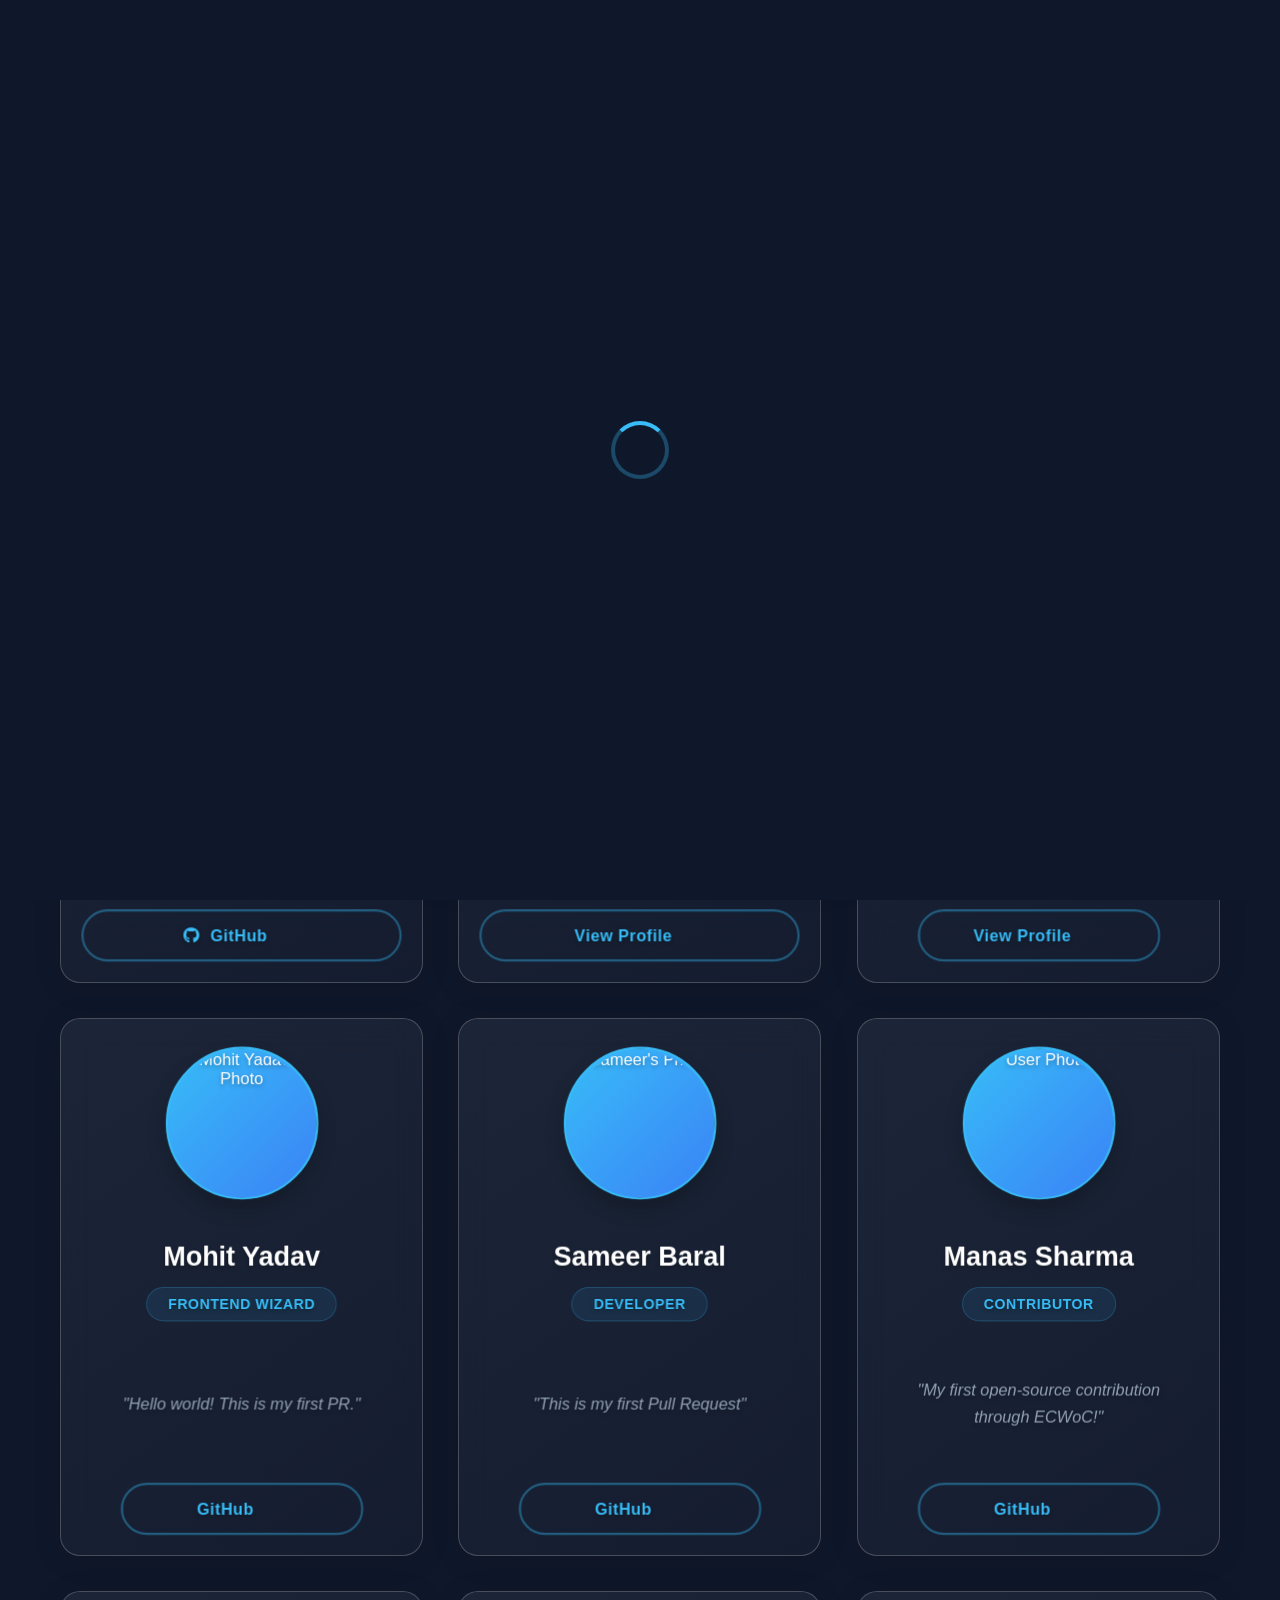
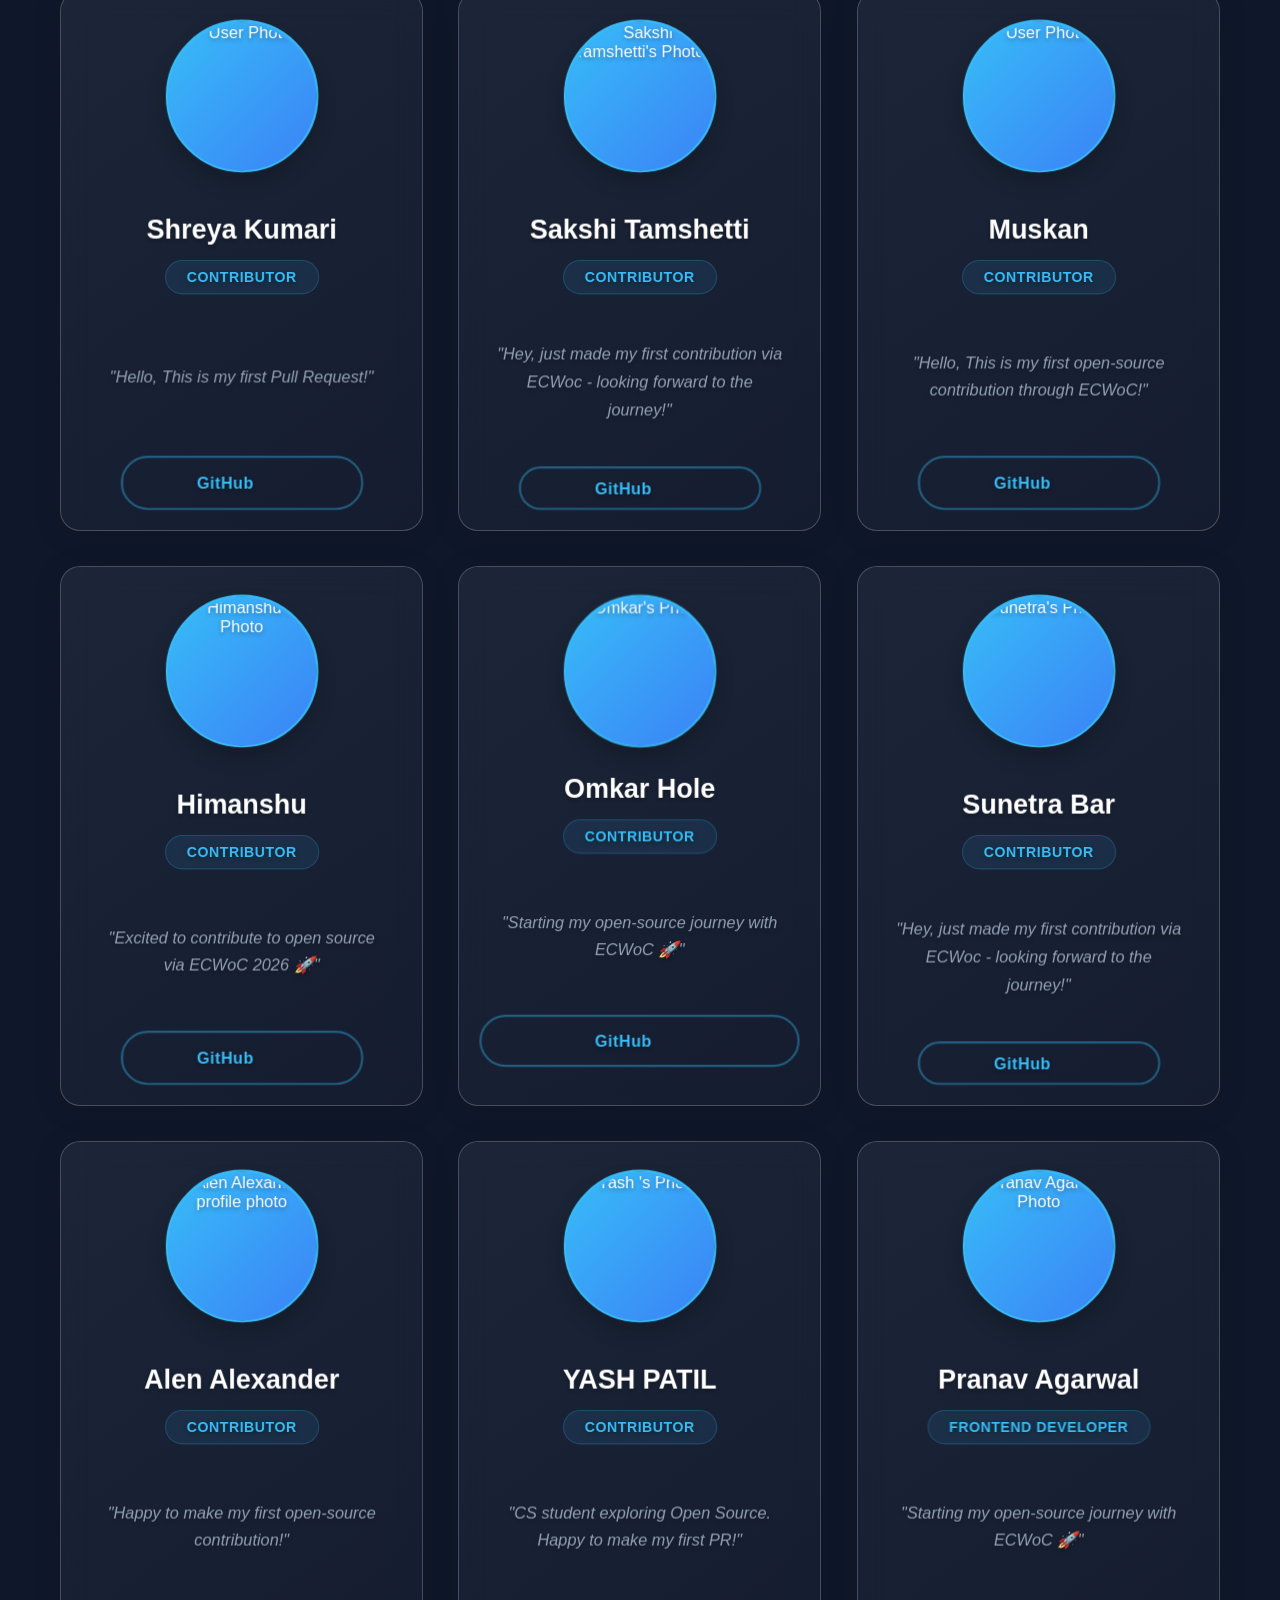
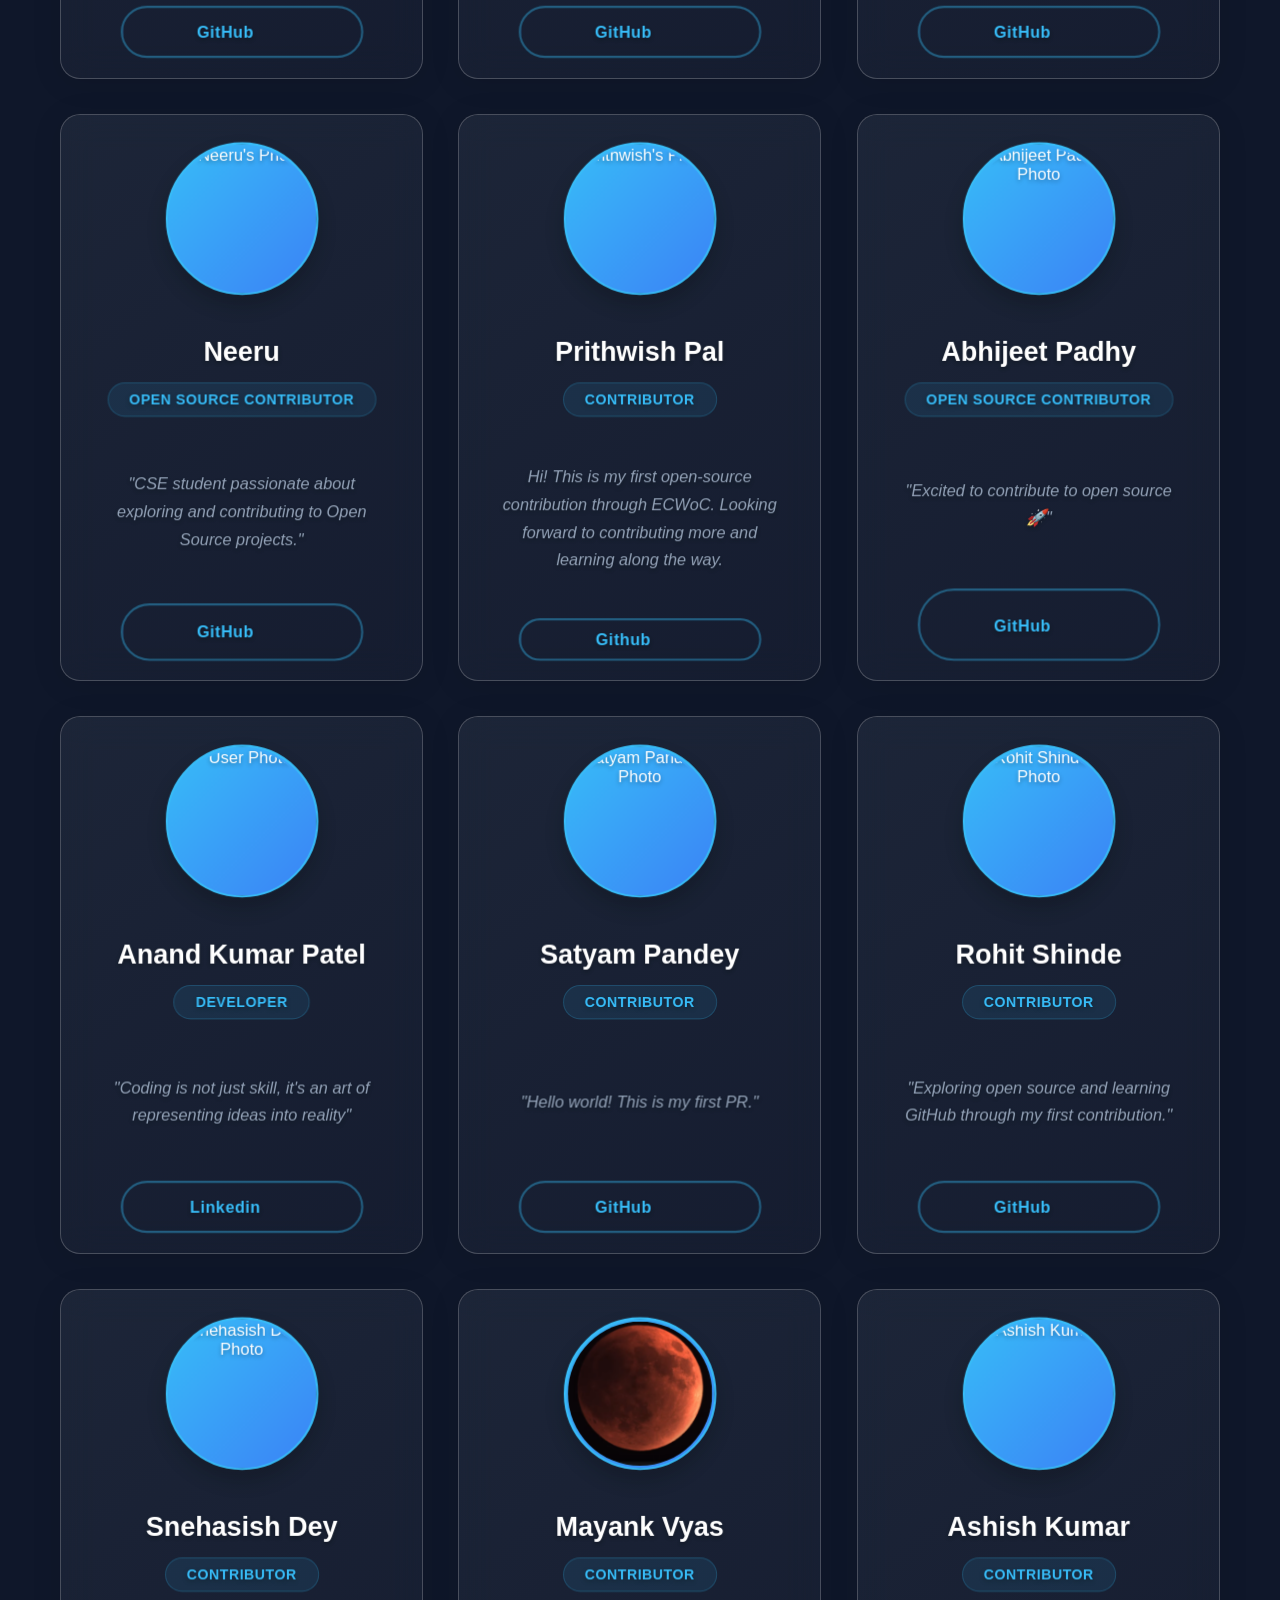
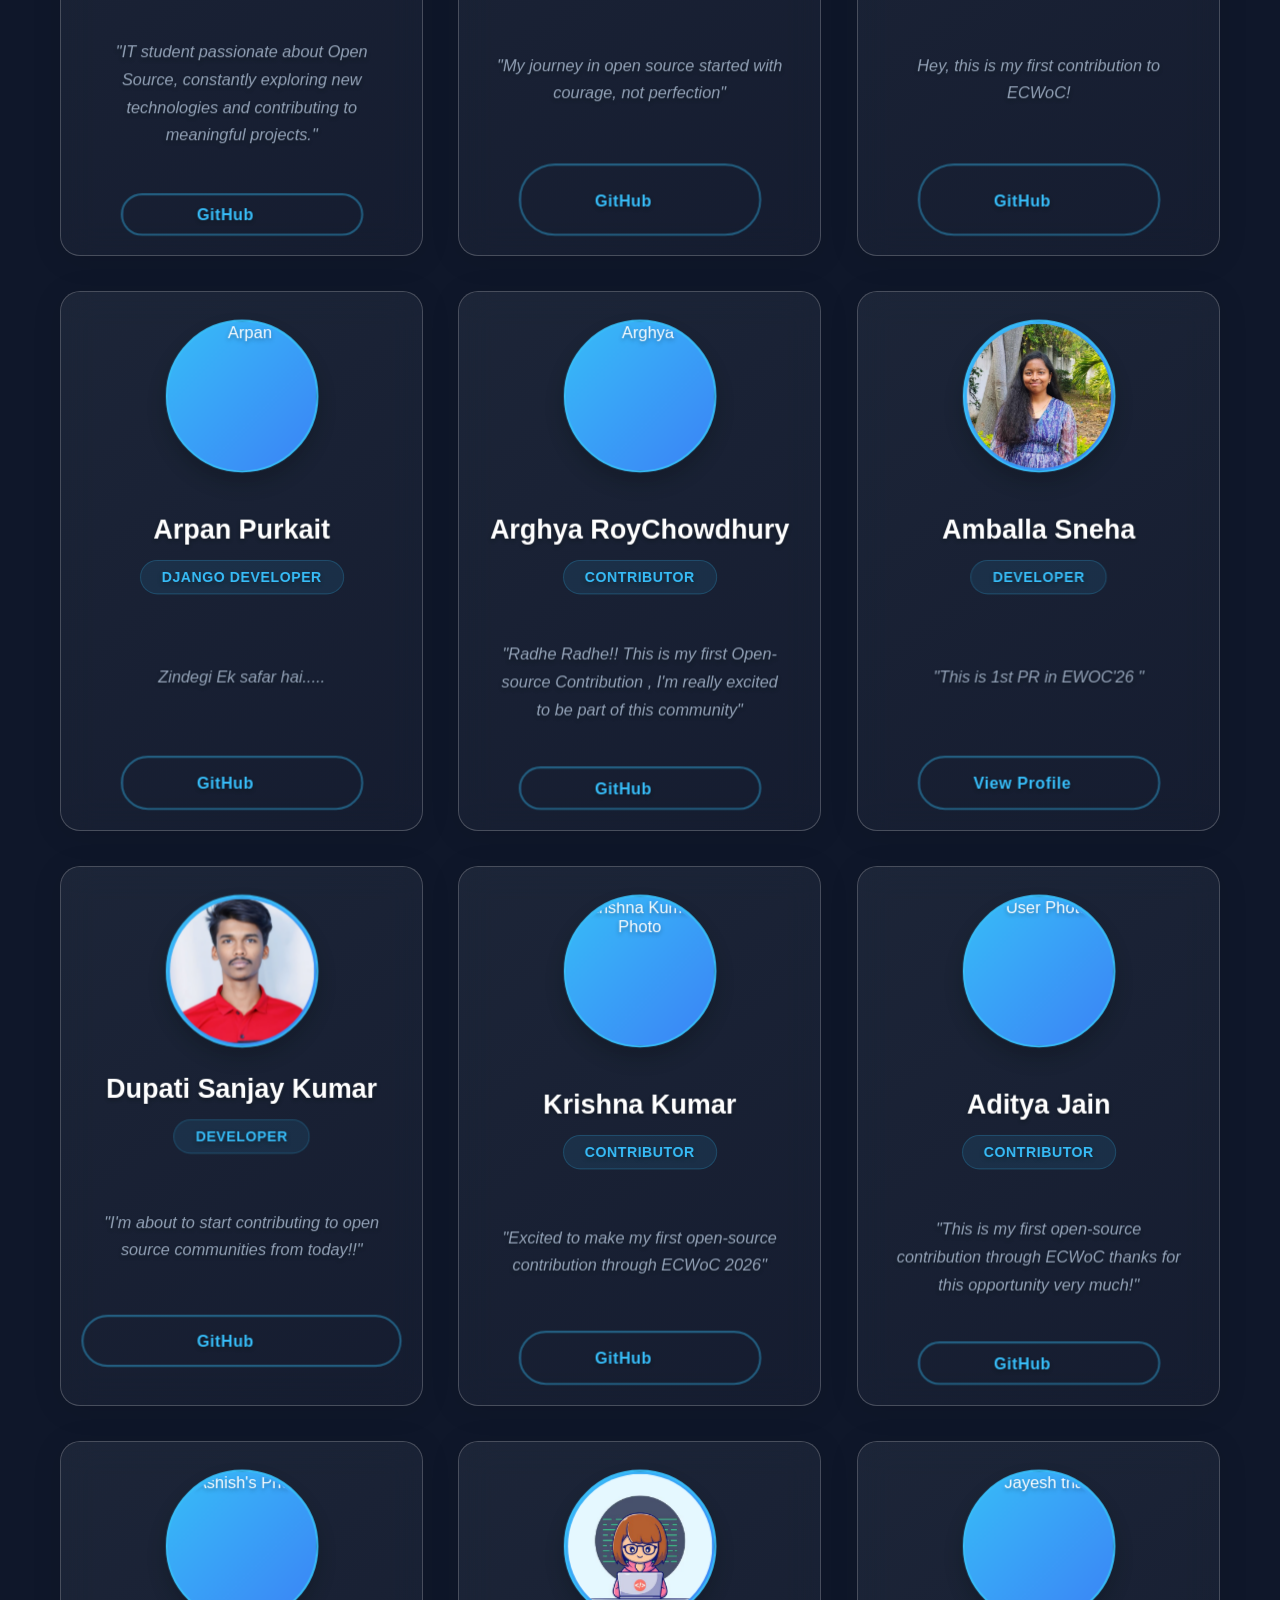
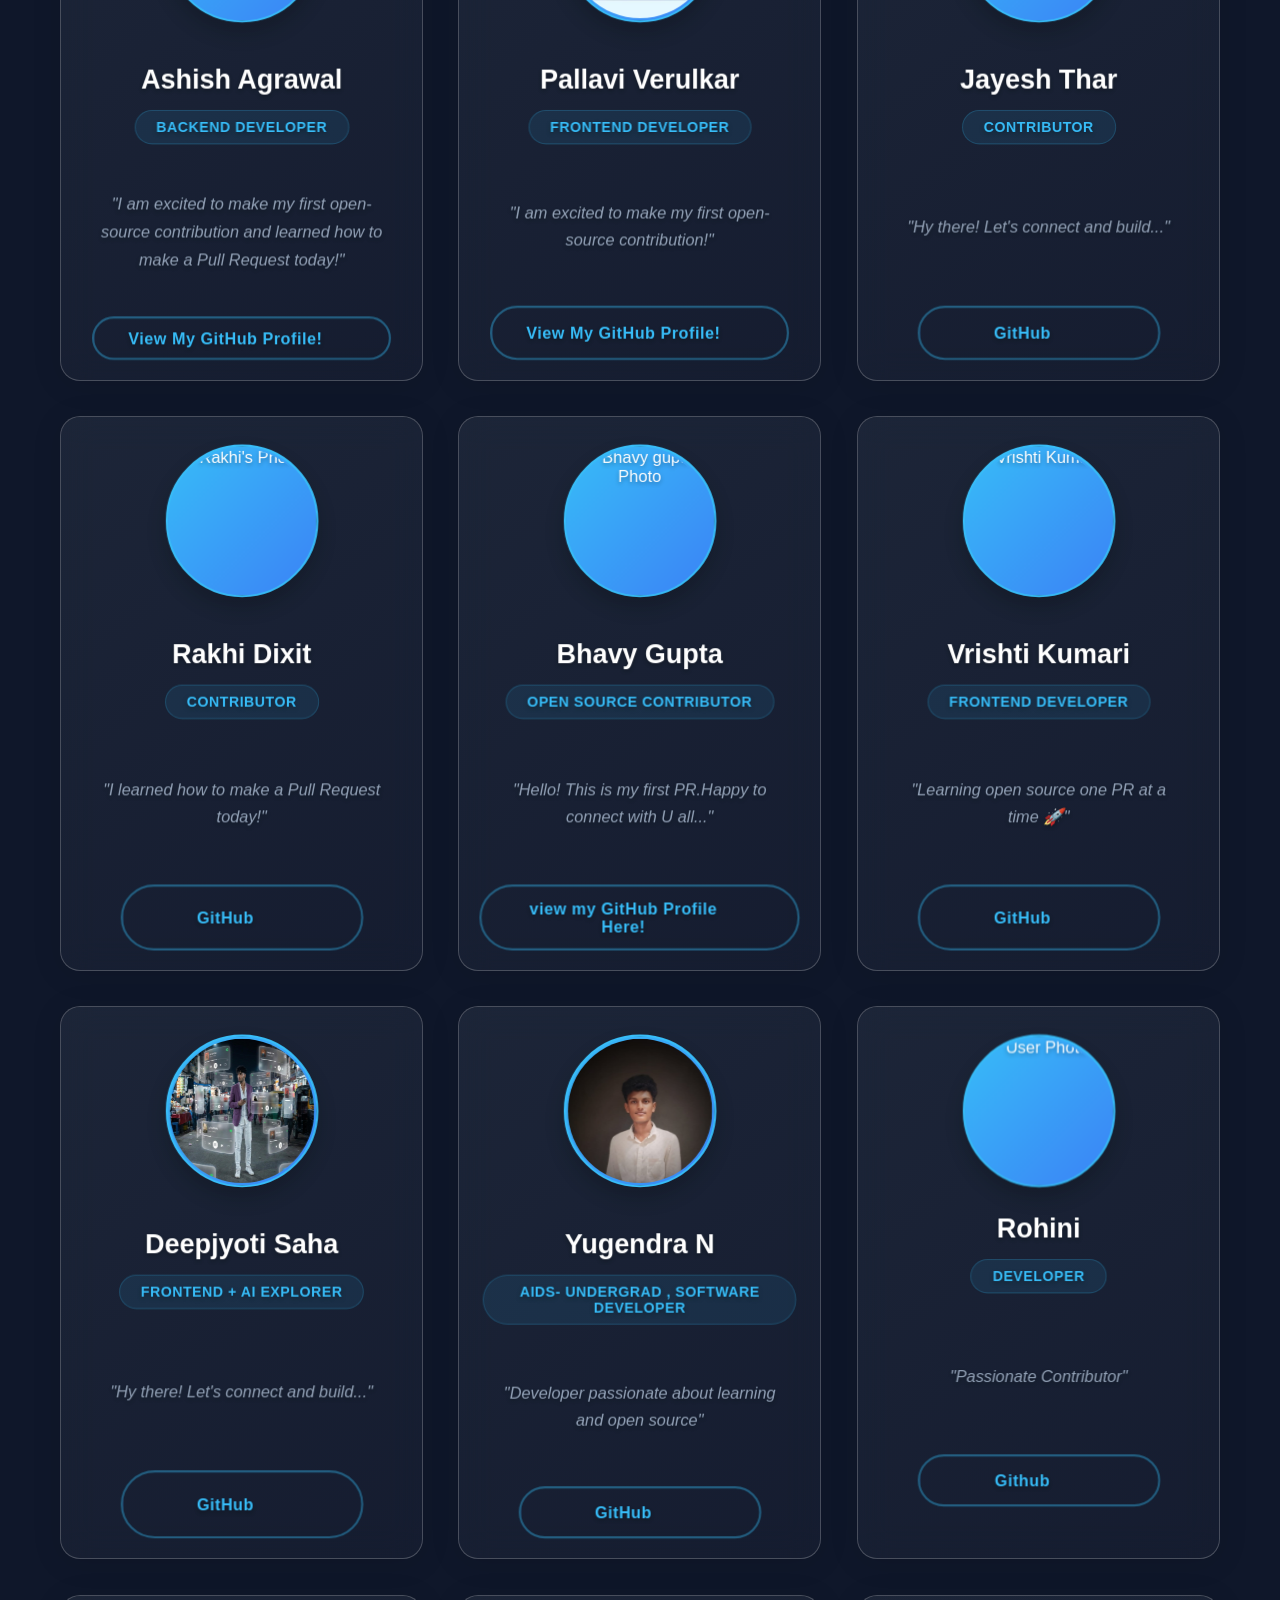
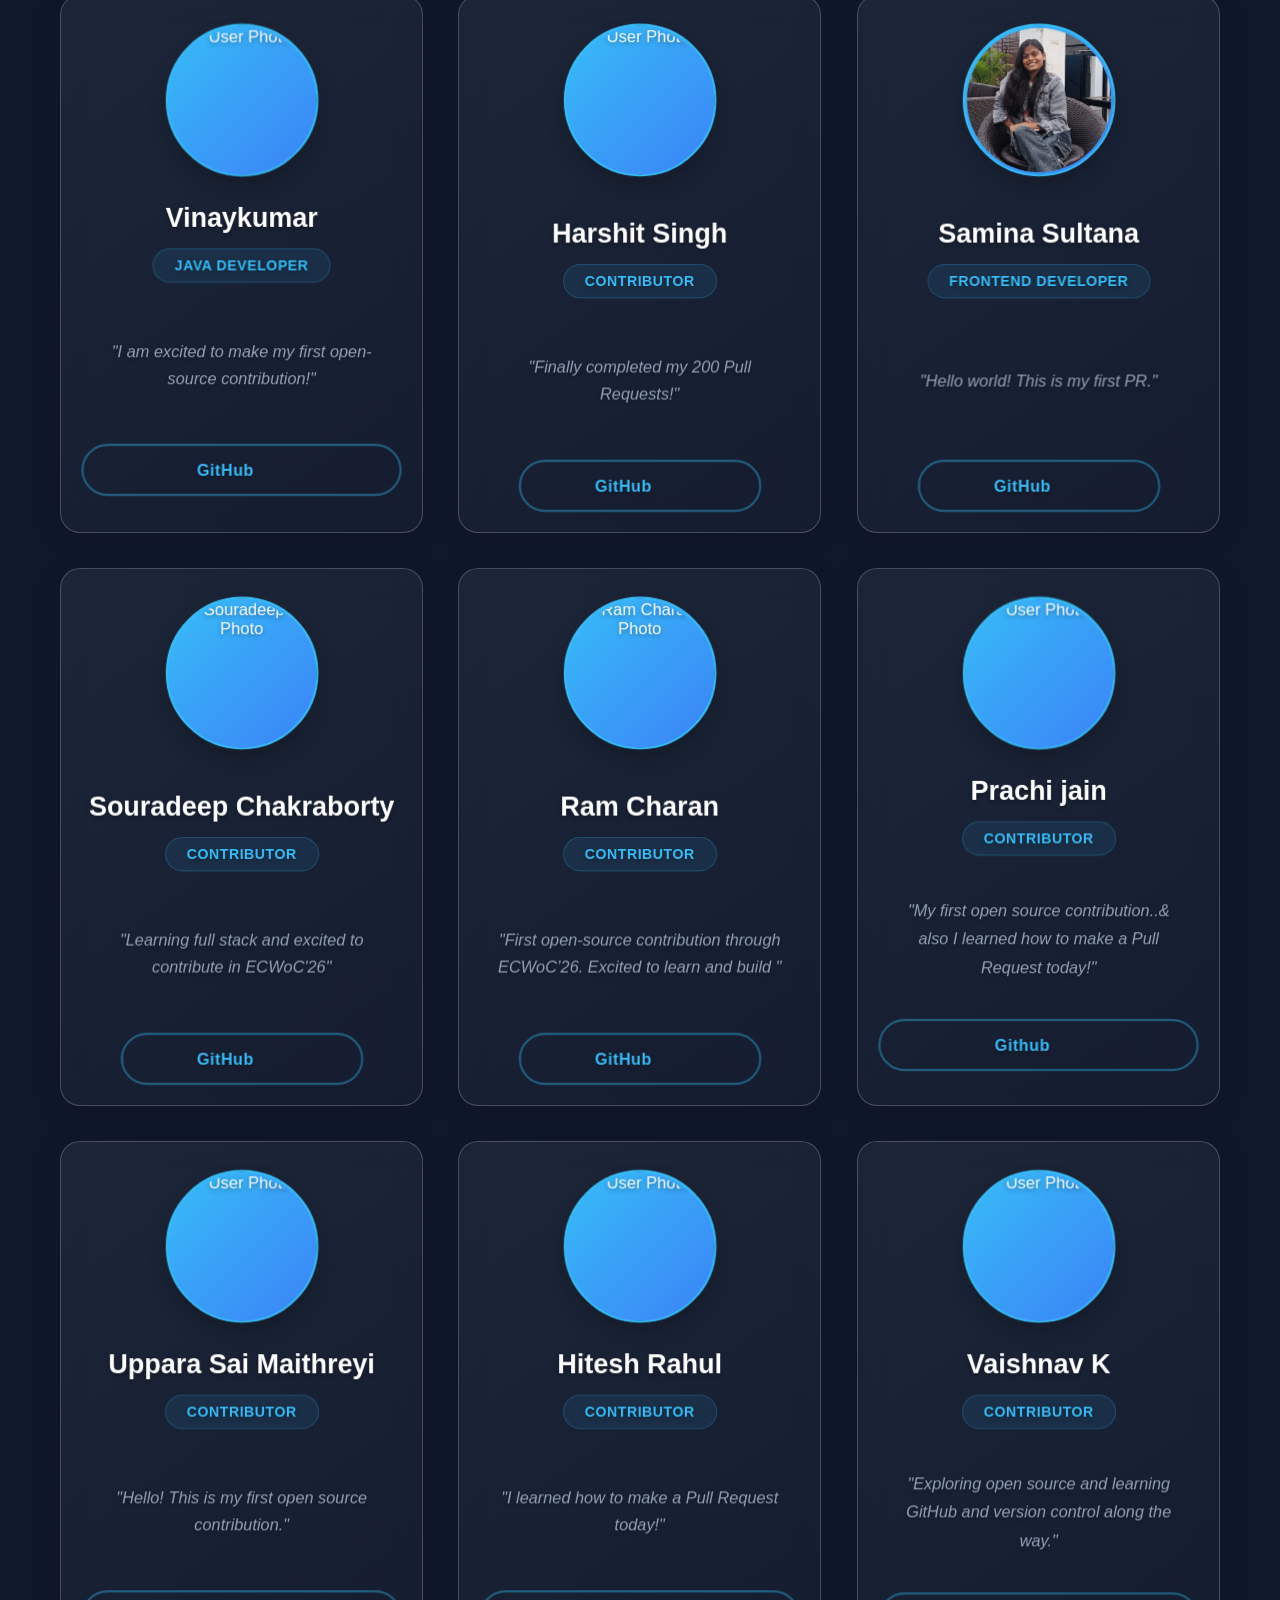
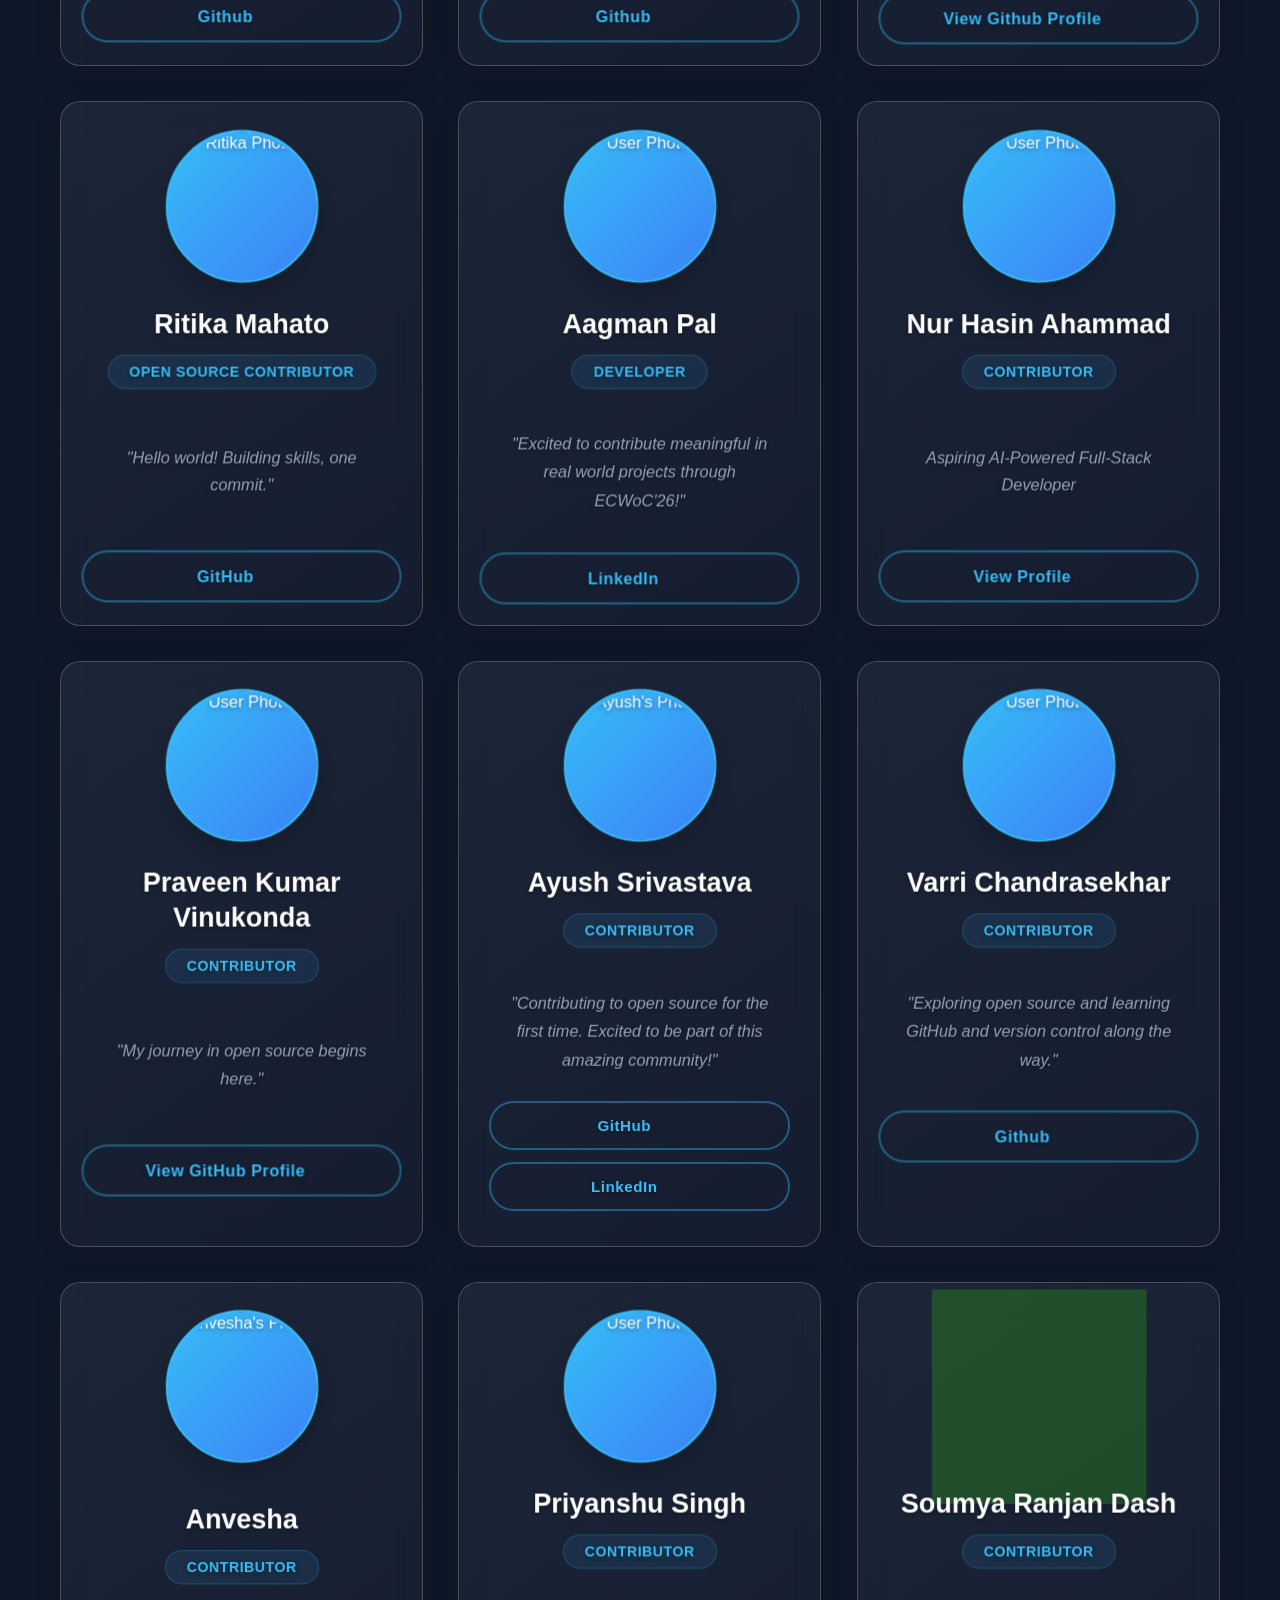
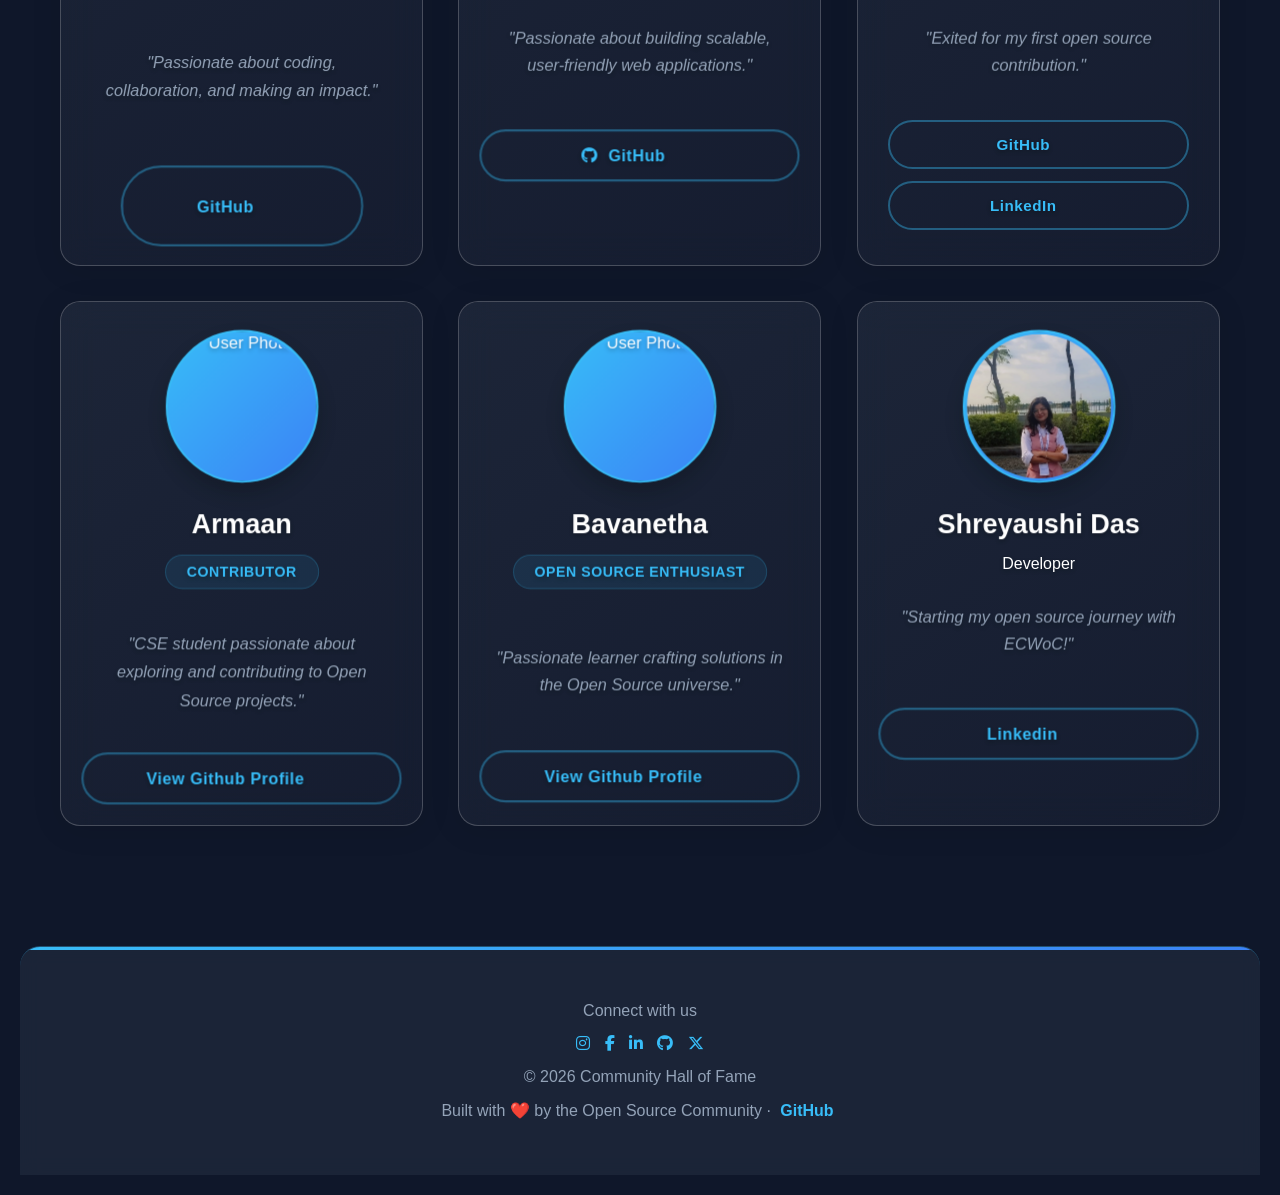
==== commit 14251641: "Added card for Shreyaushi Das" ====
--- a/index.html
+++ b/index.html
@@ -287,7 +287,7 @@
             <p>"CSE student passionate about exploring and contributing to Open Source projects."</p>
             <a href="https://github.com/neeru24" class="card-btn" target="_blank">GitHub</a>
         </div>
-
+        
         <div class="card prithwish-custom-style">
             <img src="images/Prithwish2025.jpg" alt="Prithwish's Photo" class="card-img">
             <h2>Prithwish Pal</h2>
@@ -657,6 +657,36 @@
                     <a href="https://github.com/SRdash2003" class="card-btn" target="_blank">GitHub</a>
                     <a href="https://www.linkedin.com/in/soumya-ranjan-dash-01b4b02a8" class="card-btn" target="_blank">LinkedIn</a>
                 </div>
+            </div>
+        </div>
+
+        <div class="card">
+            <div class="card-inner">
+                <img src="images/user.png" alt="User Photo" class="card-img">
+                <h2>Armaan</h2>
+                <span class="role">Contributor</span>
+                <p>"CSE student passionate about exploring and contributing to Open Source projects."</p>
+                <a href="https://github.com/iarmaanx" class="card-btn" target="_blank">View Github Profile</a>
+            </div>
+        </div>
+
+        <div class="card">
+            <div class="card-inner">
+                <img src="images/Bavanetha.jpg" alt="User Photo" class="card-img">
+                <h2>Bavanetha</h2>
+                <span class="role">Open Source Enthusiast</span>
+                <p>"Passionate learner crafting solutions in the Open Source universe."</p>
+                <a href="https://github.com/Bavanetha27" class="card-btn" target="_blank">View Github Profile</a>
+            </div>
+        </div>
+
+        <div class="card">
+            <div class="card-inner">
+                <img src="images/shreyaushi-das.jpg" alt="User Photo" class="card-img">
+                <h2>Shreyaushi Das</h2>
+                <span class="Contributor">Developer</span>
+                <p>"Starting my open source journey with ECWoC!"</p>
+                <a href="https://www.linkedin.com/in/shreyaushi-das-/" class="card-btn" target="_blank">Linkedin</a>
             </div>
         </div>
 
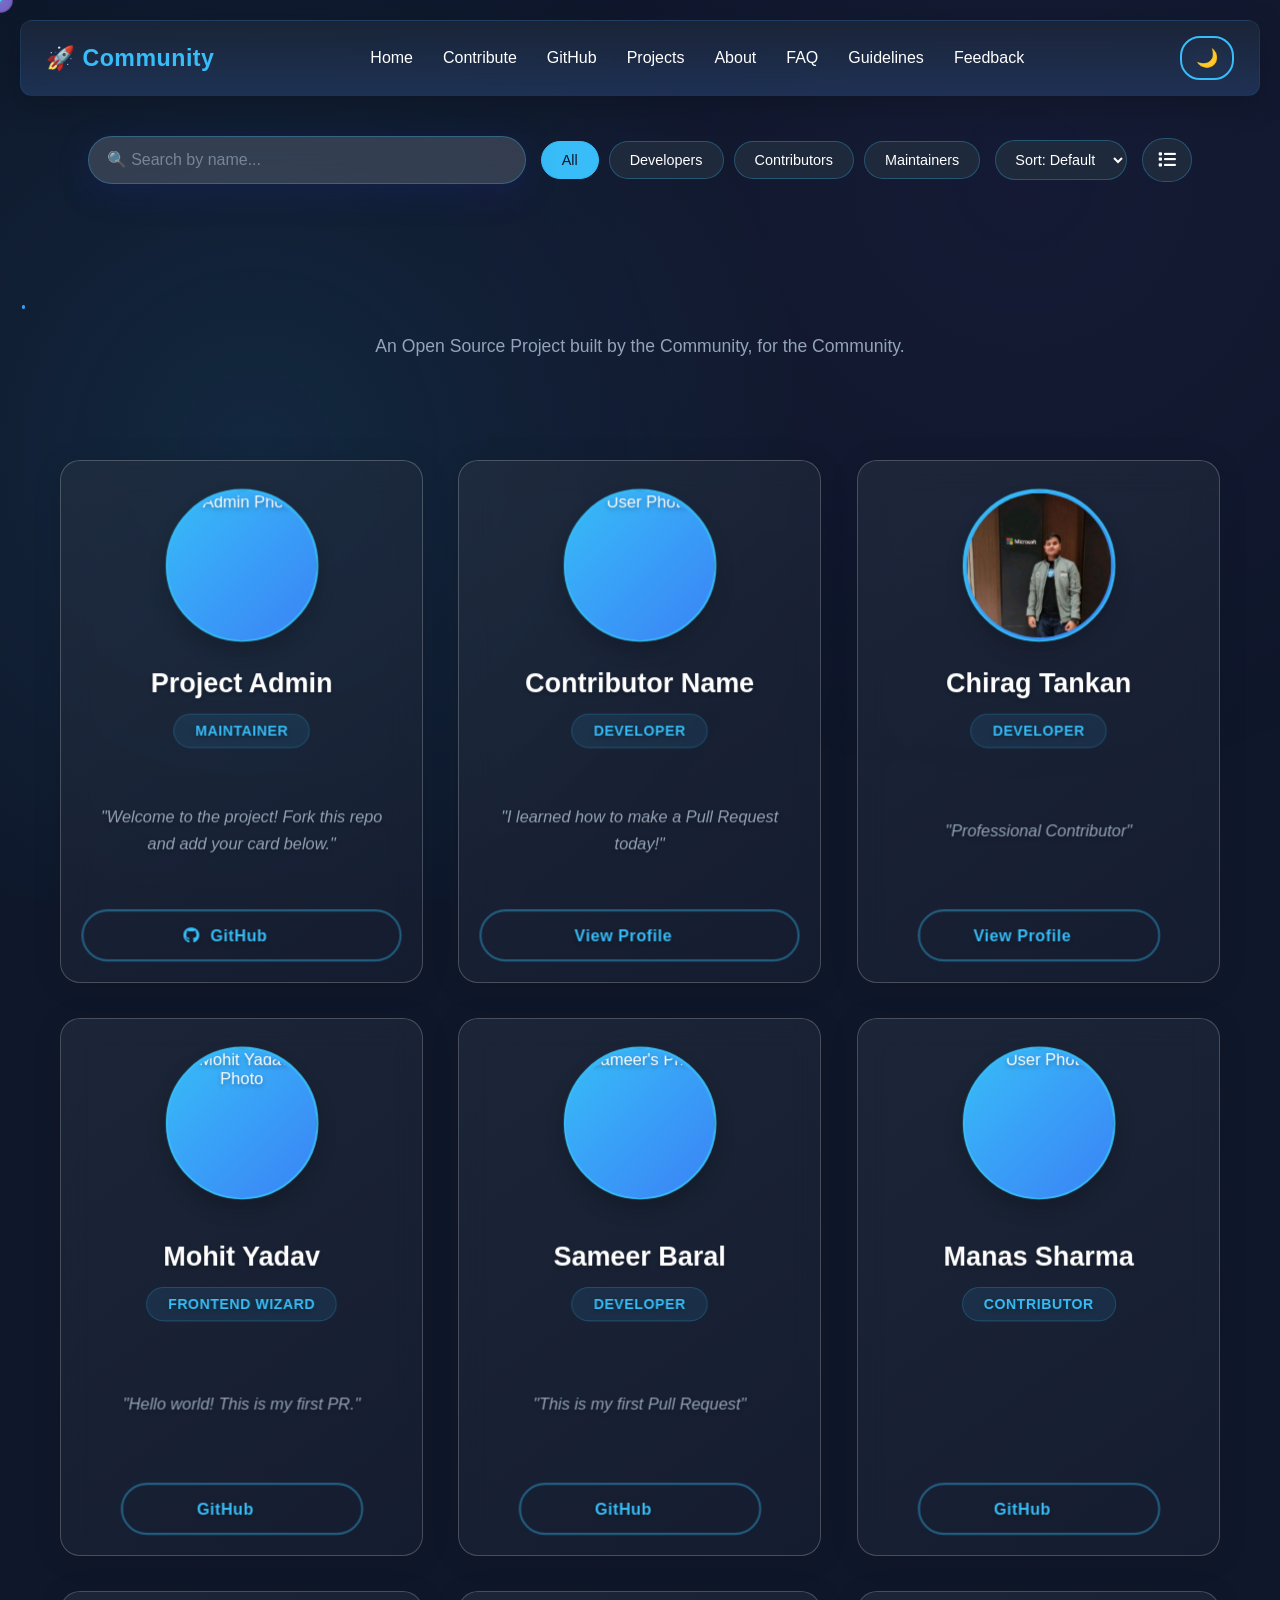
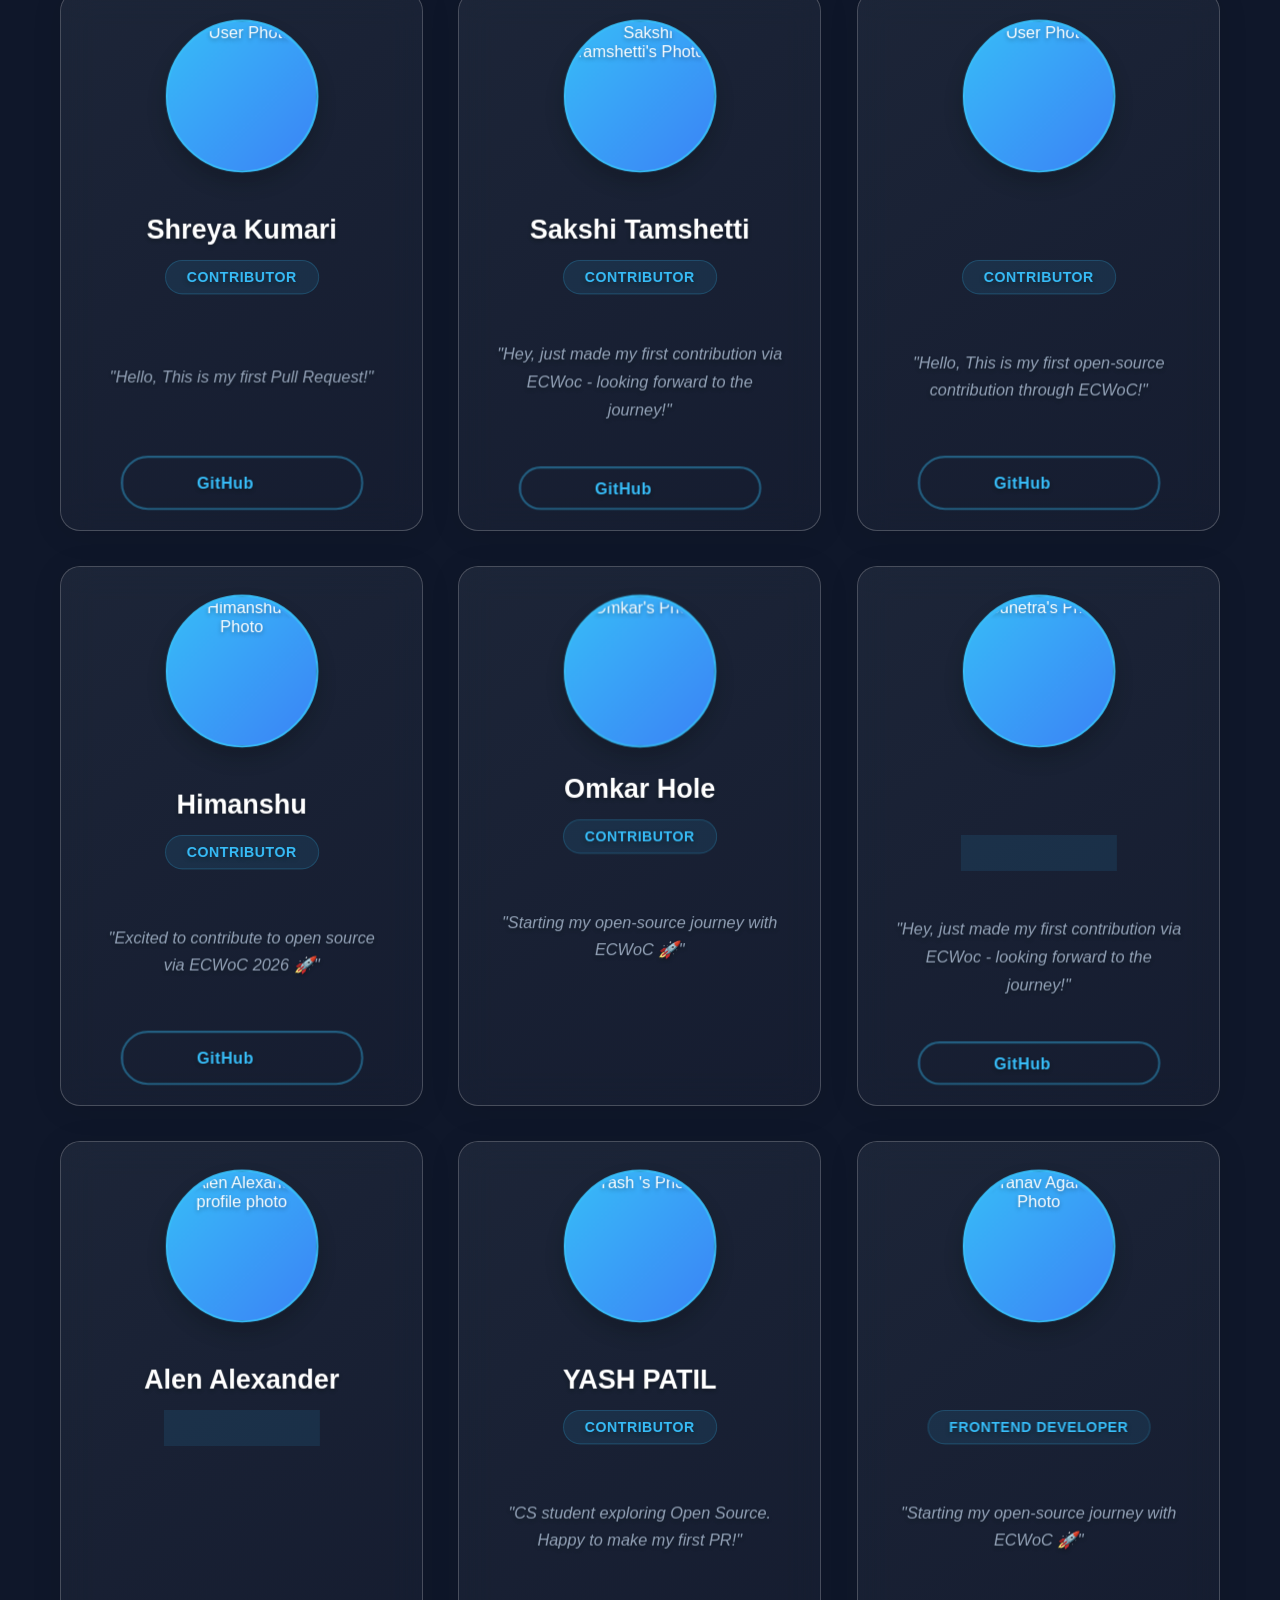
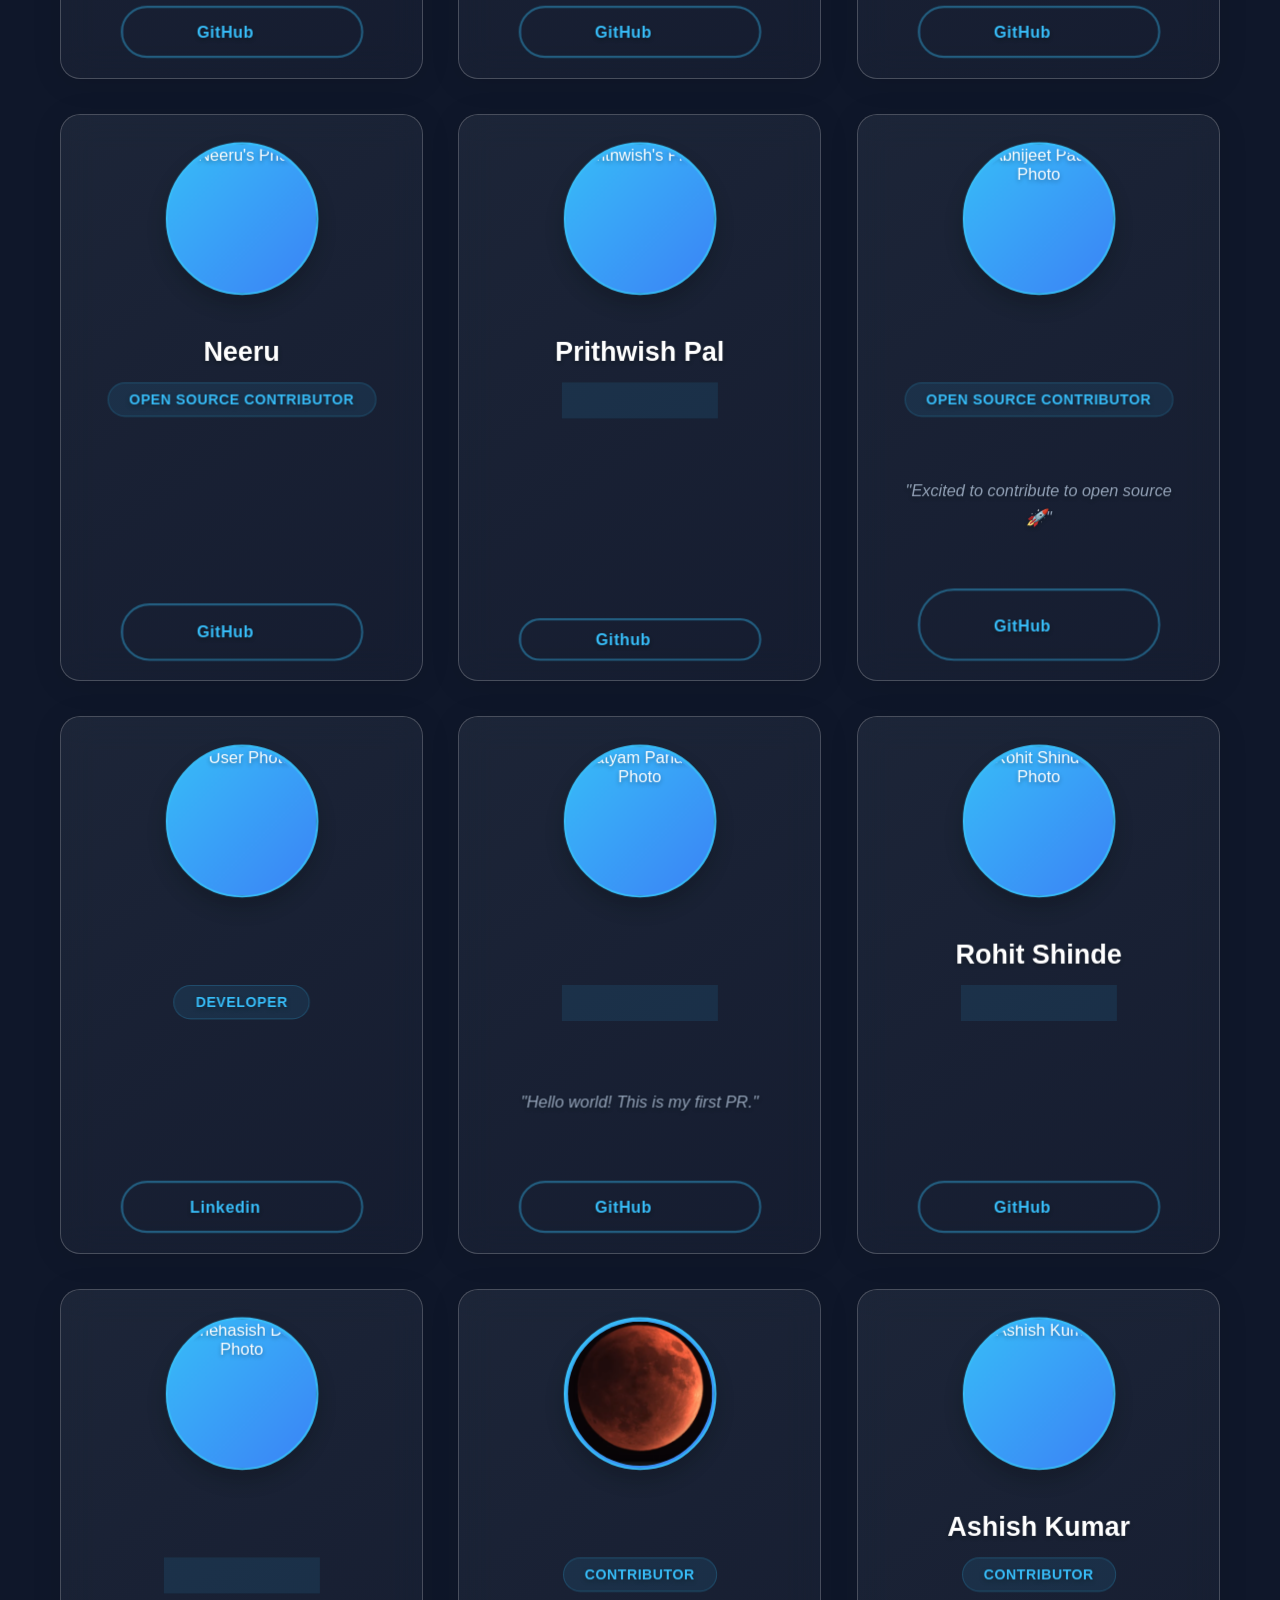
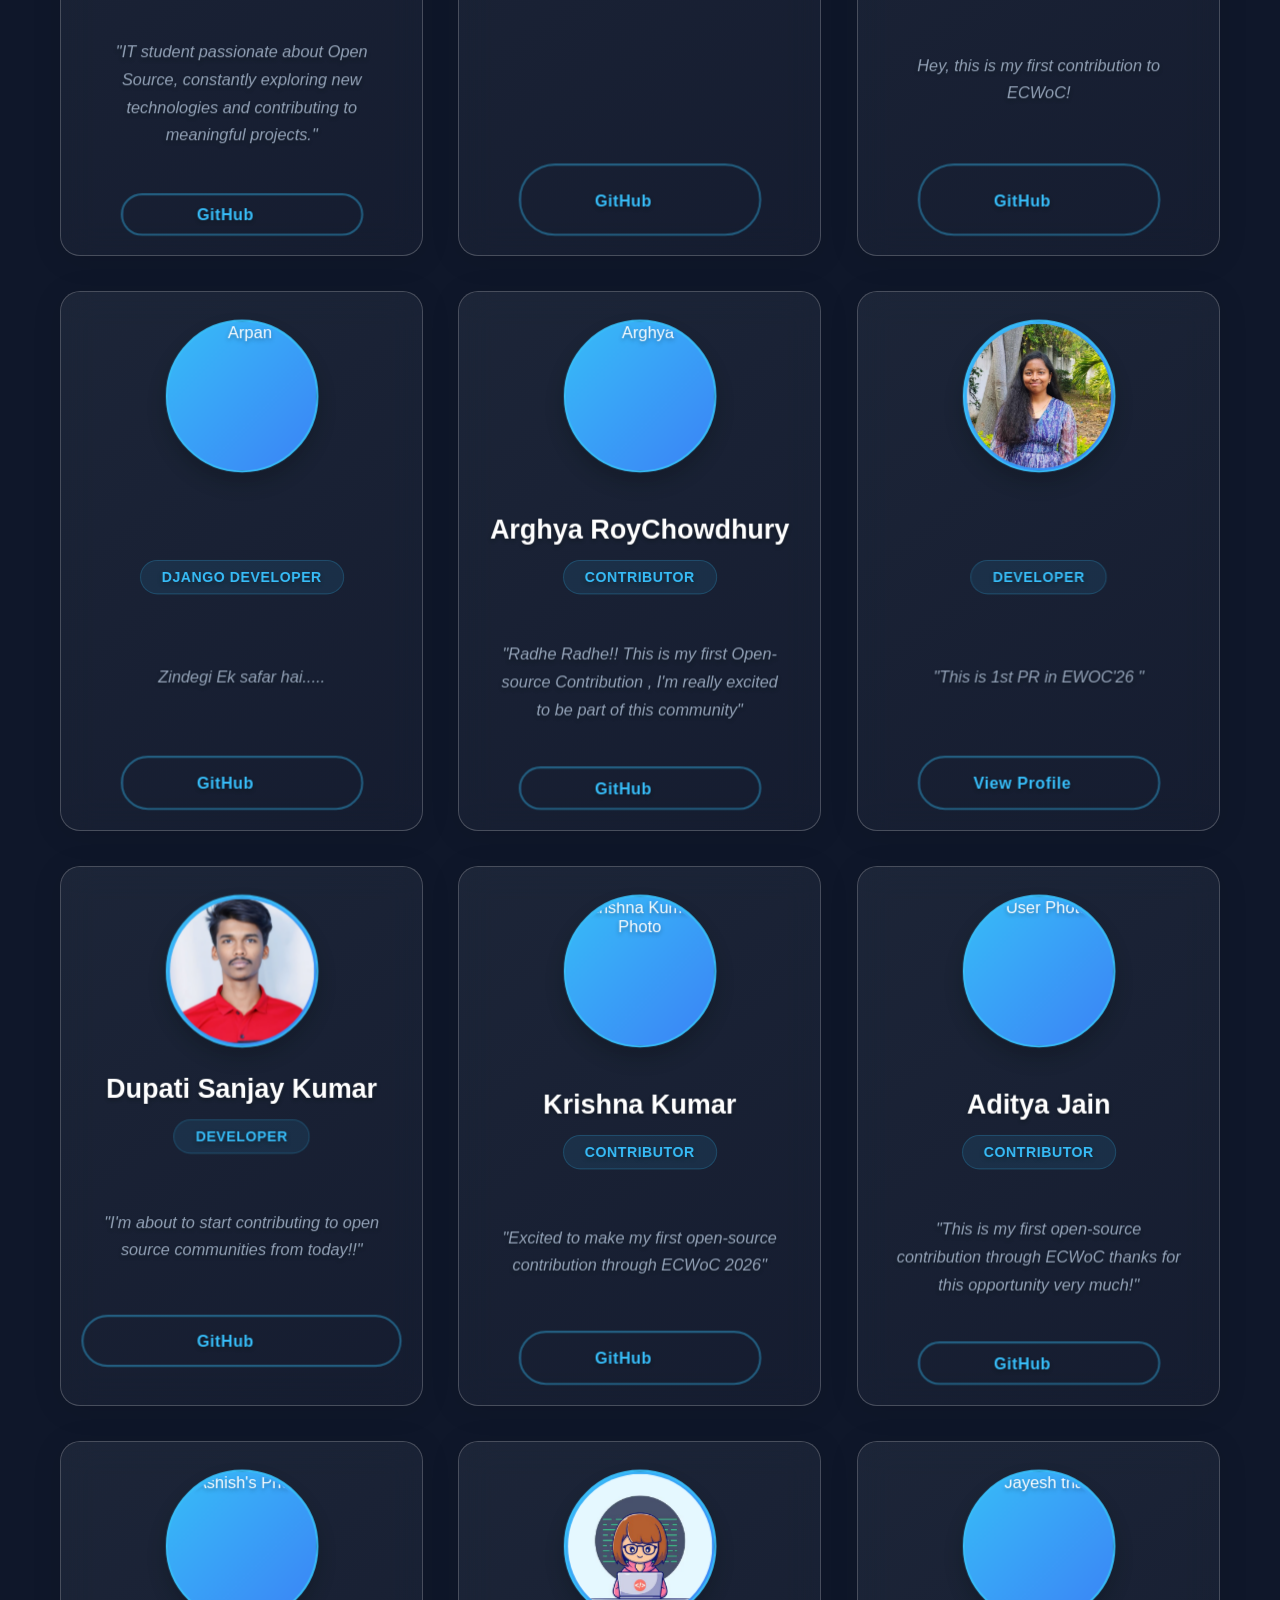
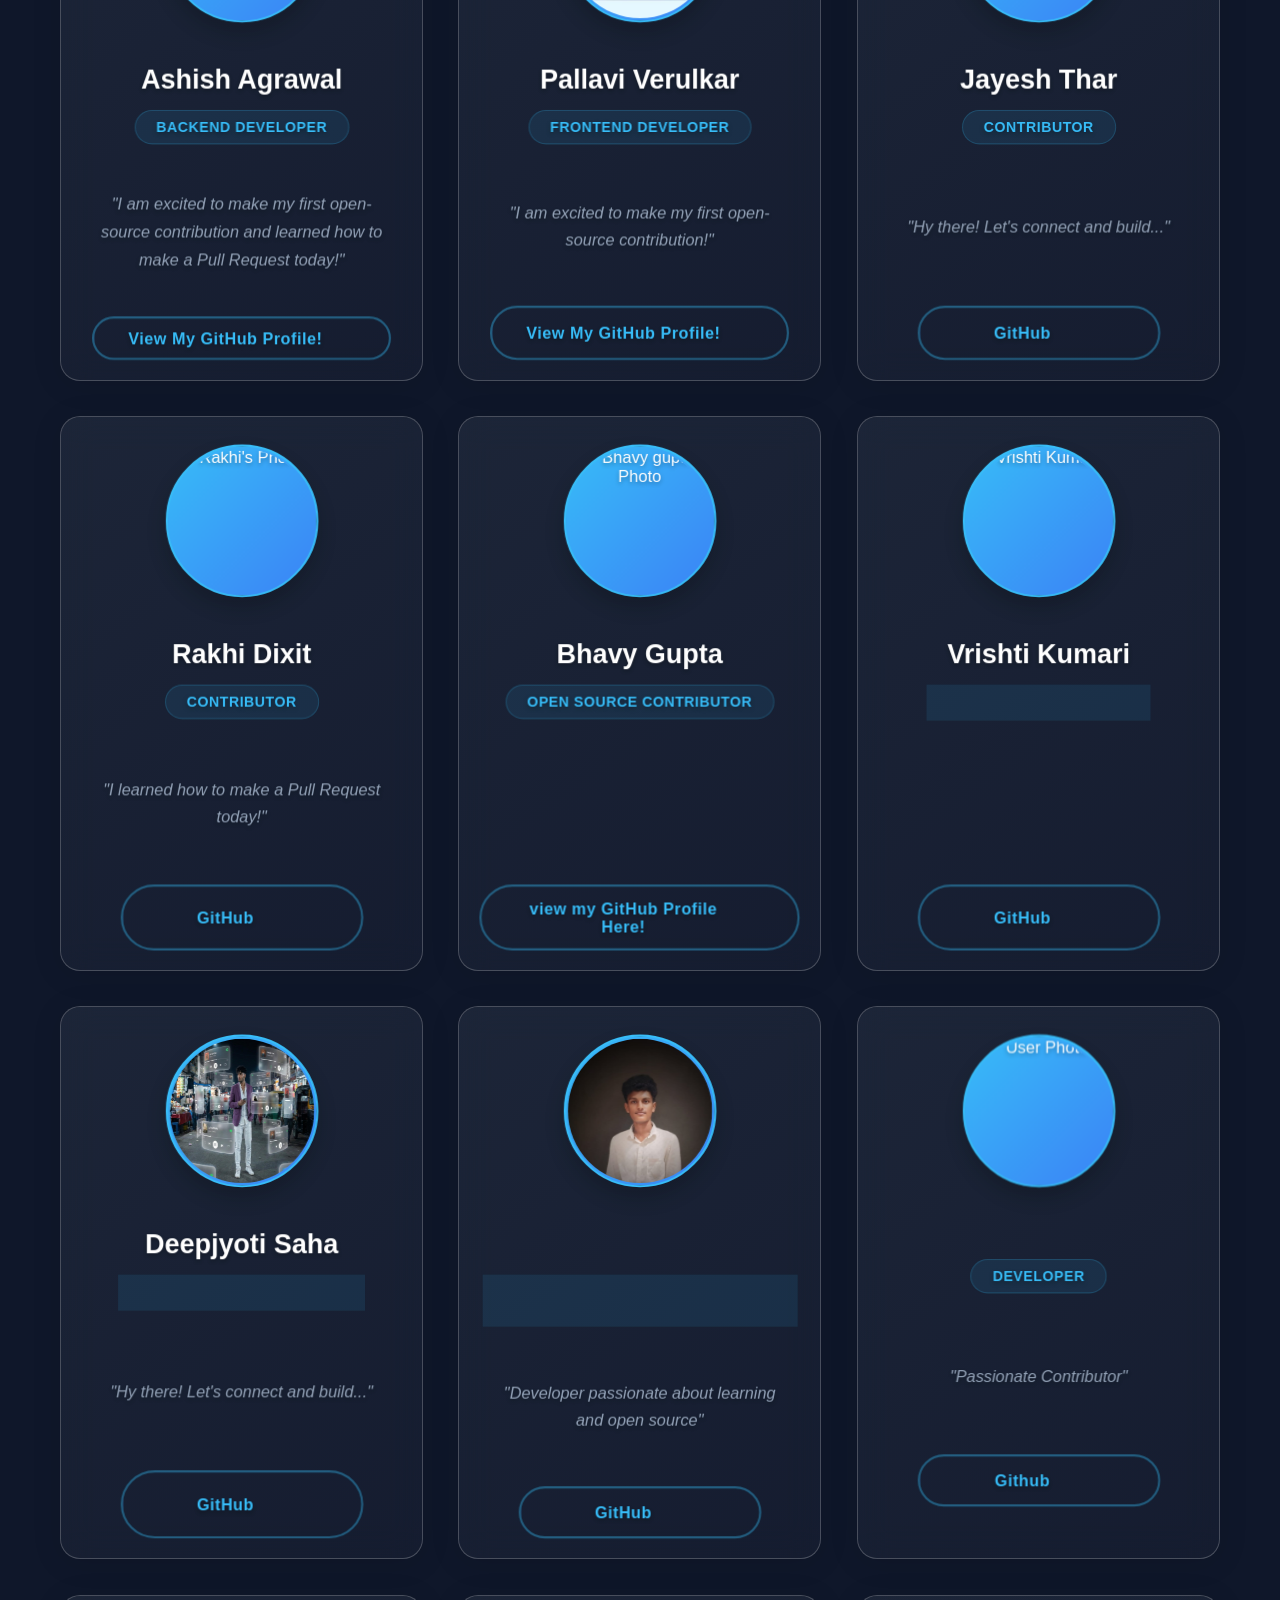
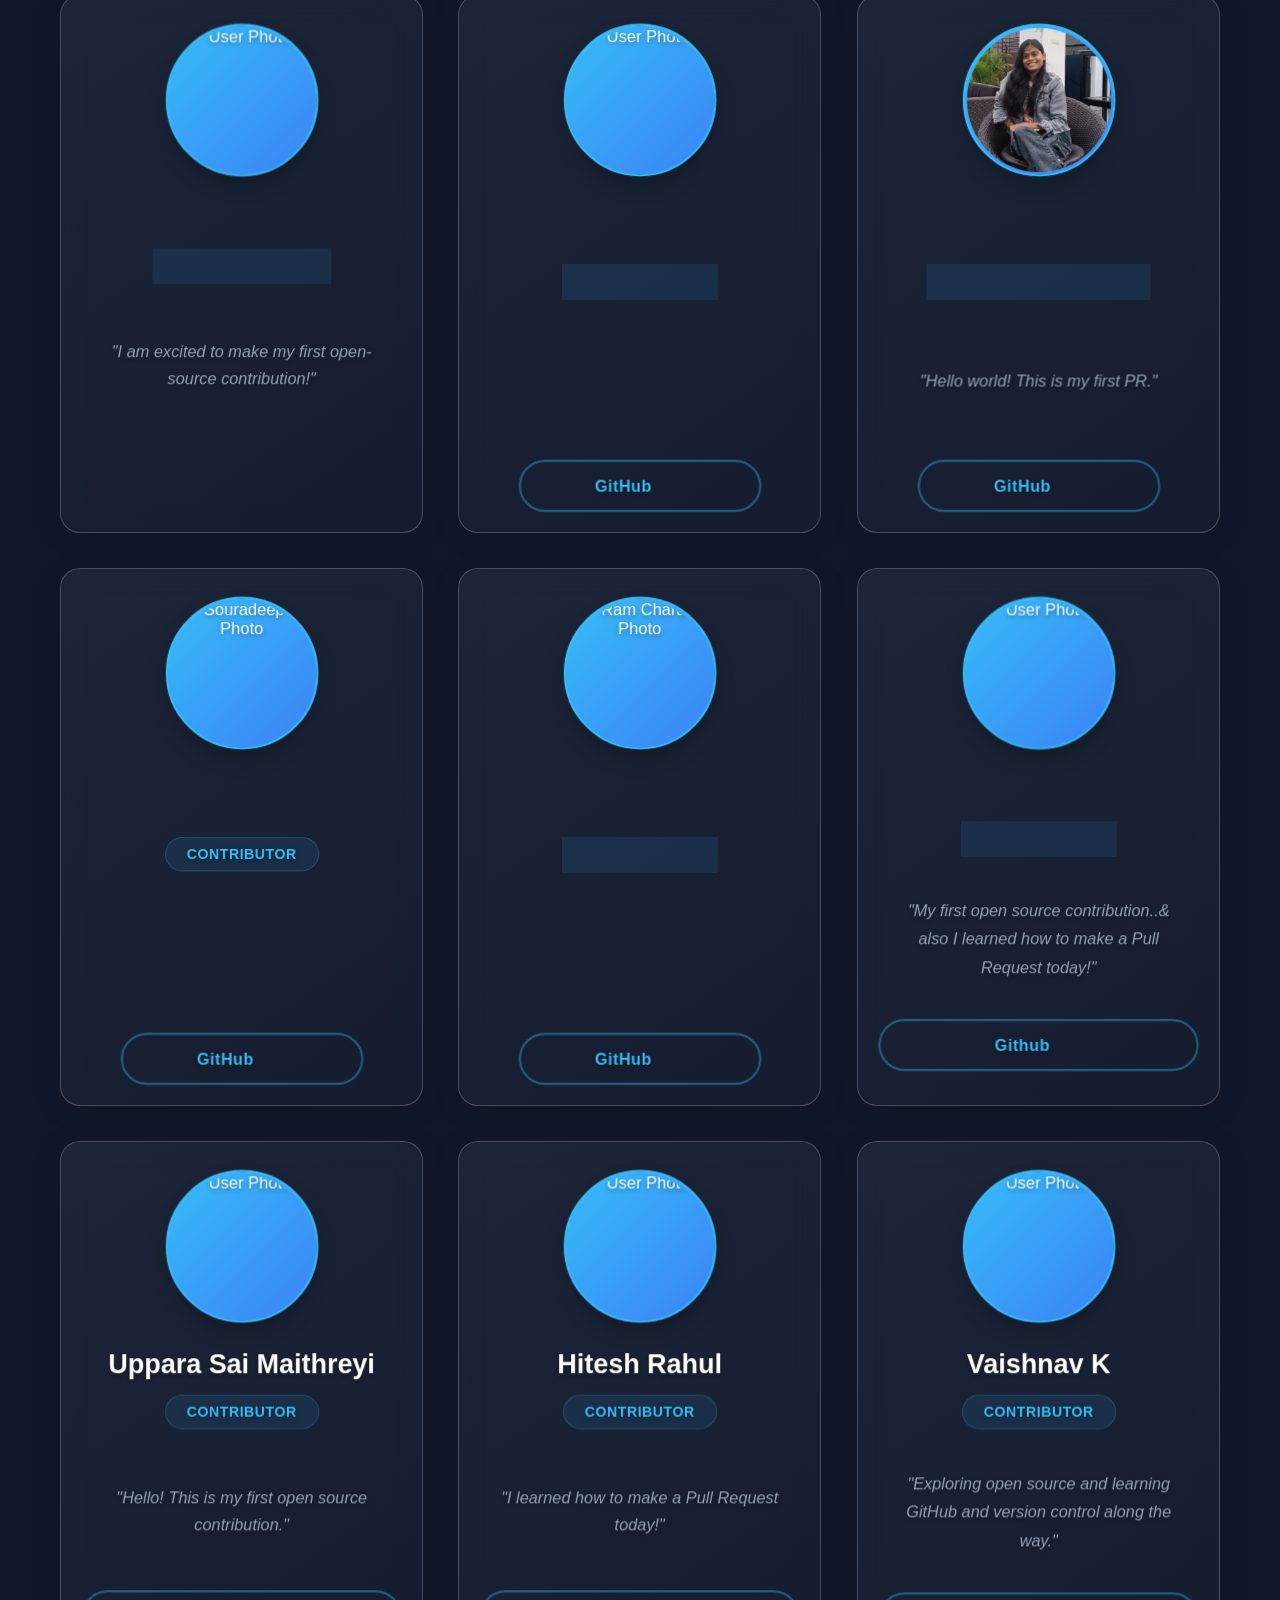
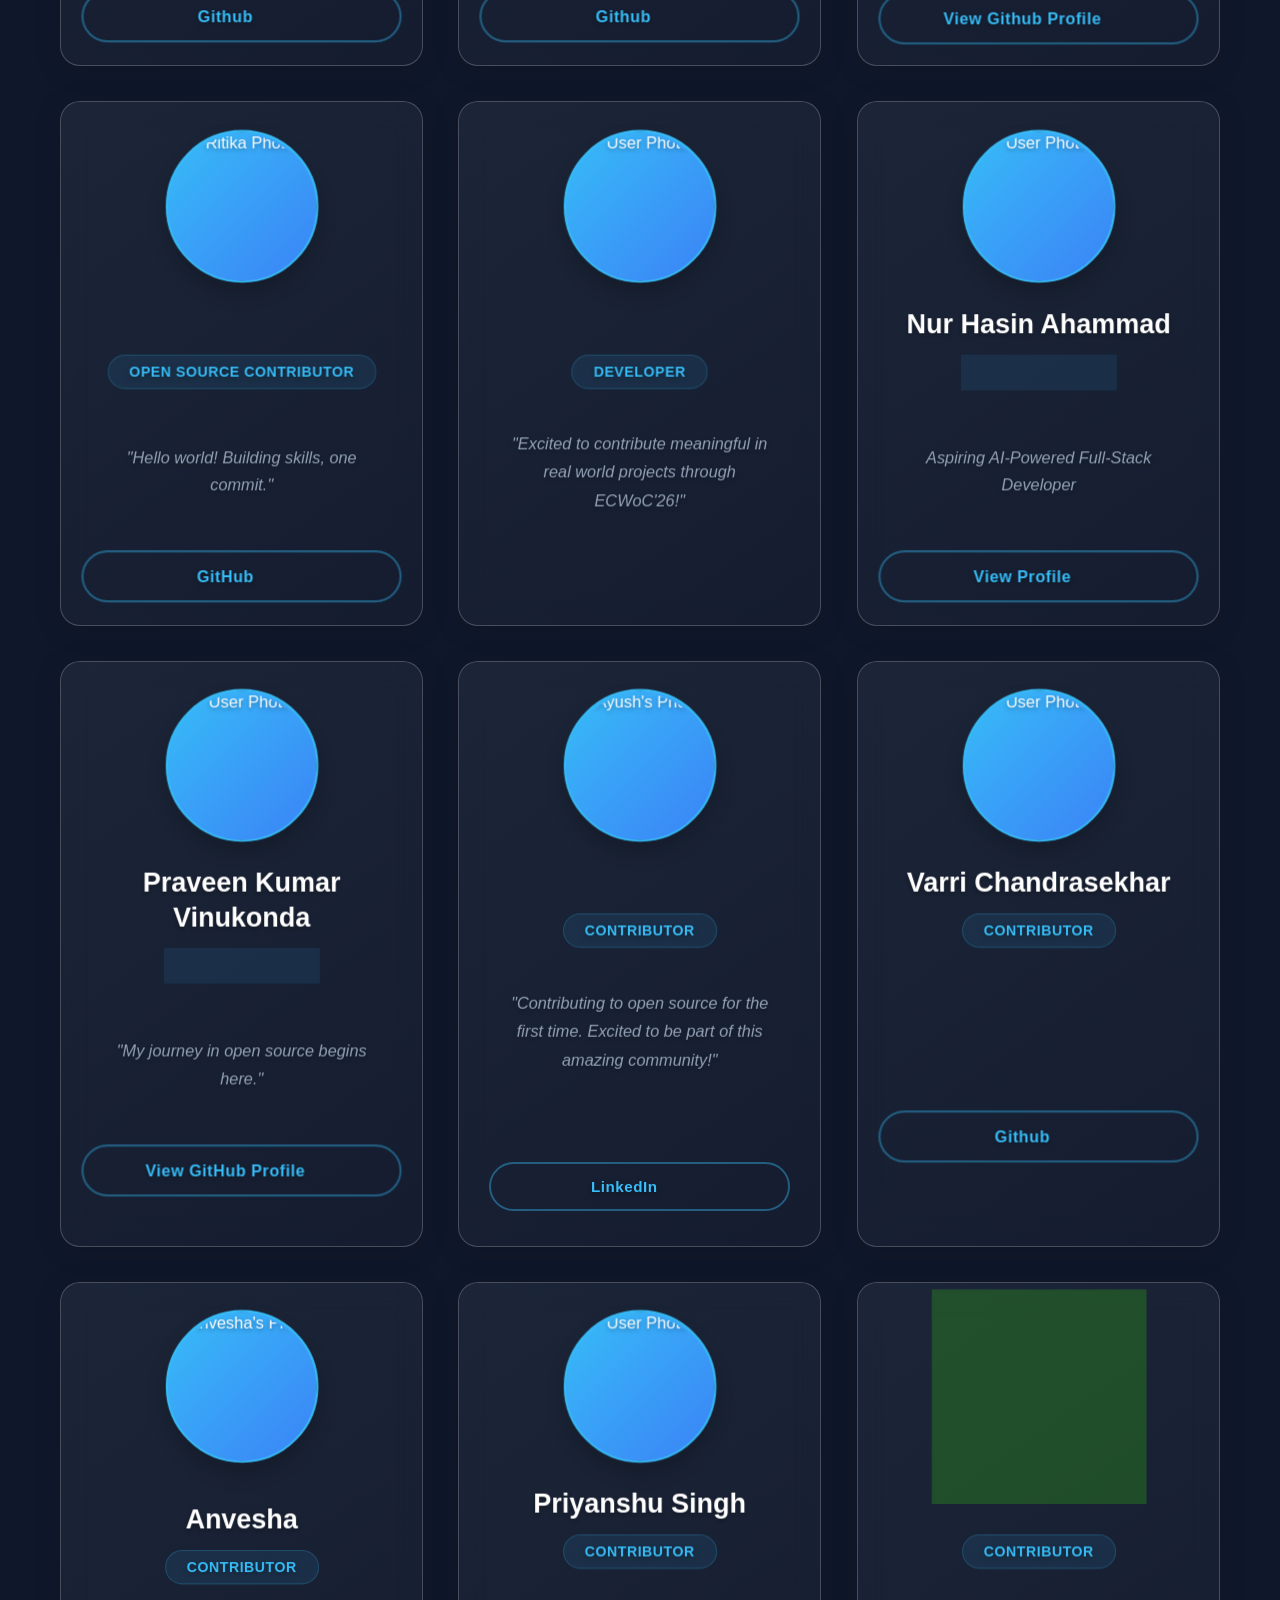
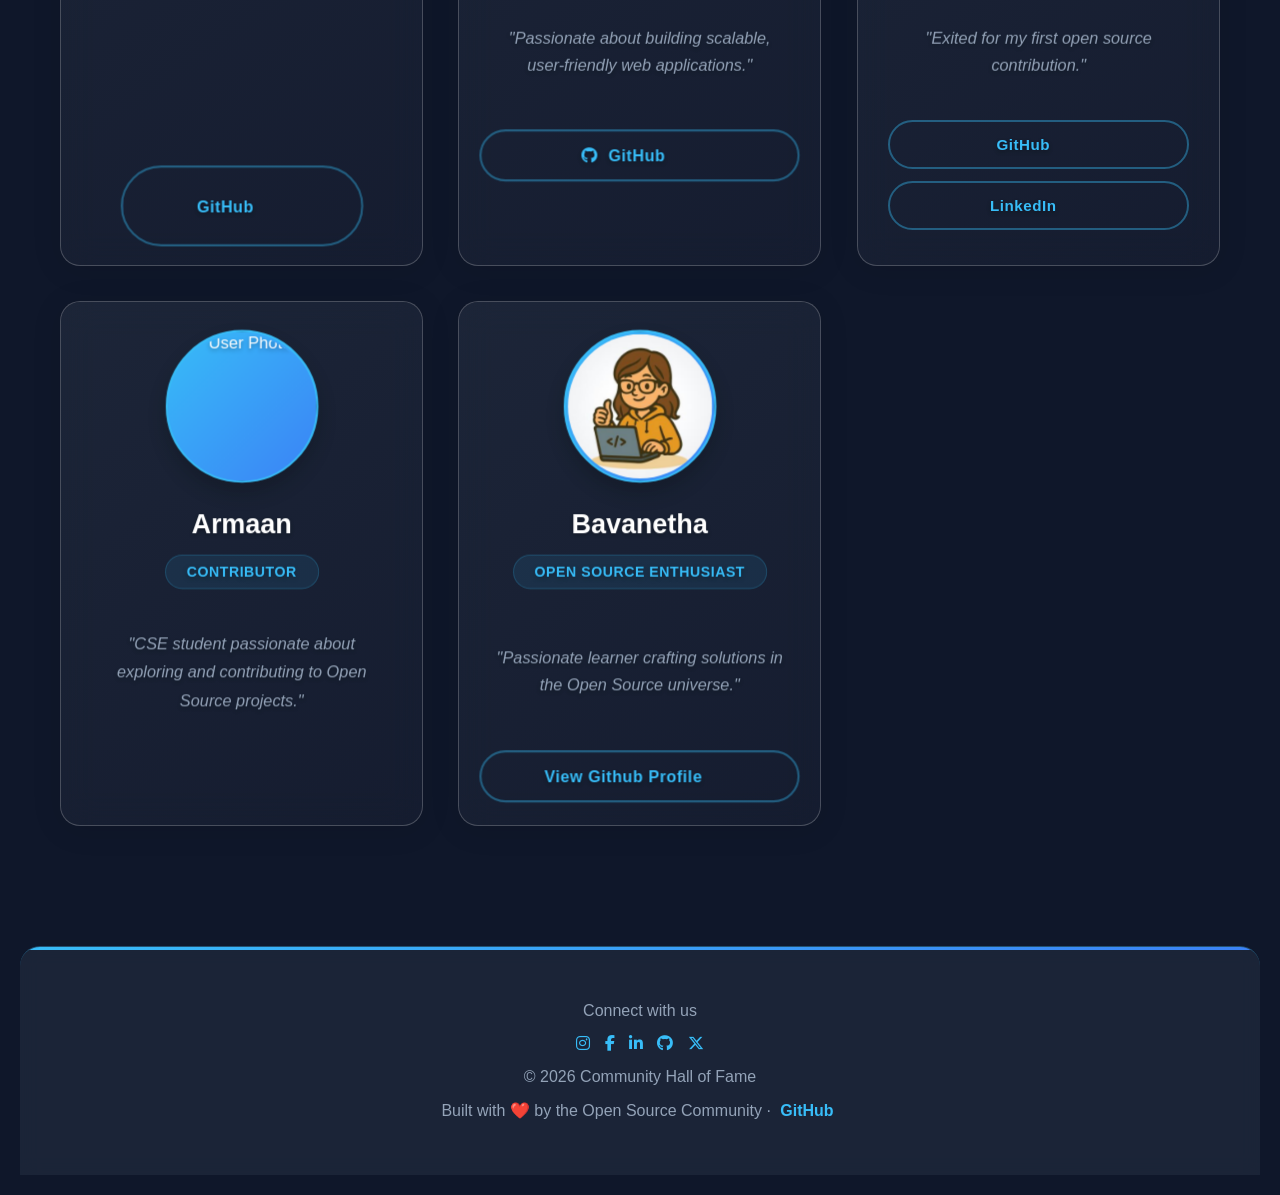
==== commit ca75ee9b: "Merge branch 'main' into Add/Glassmorphism-Generator-Project-" ====
--- a/index.html
+++ b/index.html
@@ -677,16 +677,6 @@
                 <span class="role">Open Source Enthusiast</span>
                 <p>"Passionate learner crafting solutions in the Open Source universe."</p>
                 <a href="https://github.com/Bavanetha27" class="card-btn" target="_blank">View Github Profile</a>
-            </div>
-        </div>
-
-        <div class="card">
-            <div class="card-inner">
-                <img src="images/shreyaushi-das.jpg" alt="User Photo" class="card-img">
-                <h2>Shreyaushi Das</h2>
-                <span class="Contributor">Developer</span>
-                <p>"Starting my open source journey with ECWoC!"</p>
-                <a href="https://www.linkedin.com/in/shreyaushi-das-/" class="card-btn" target="_blank">Linkedin</a>
             </div>
         </div>
 
